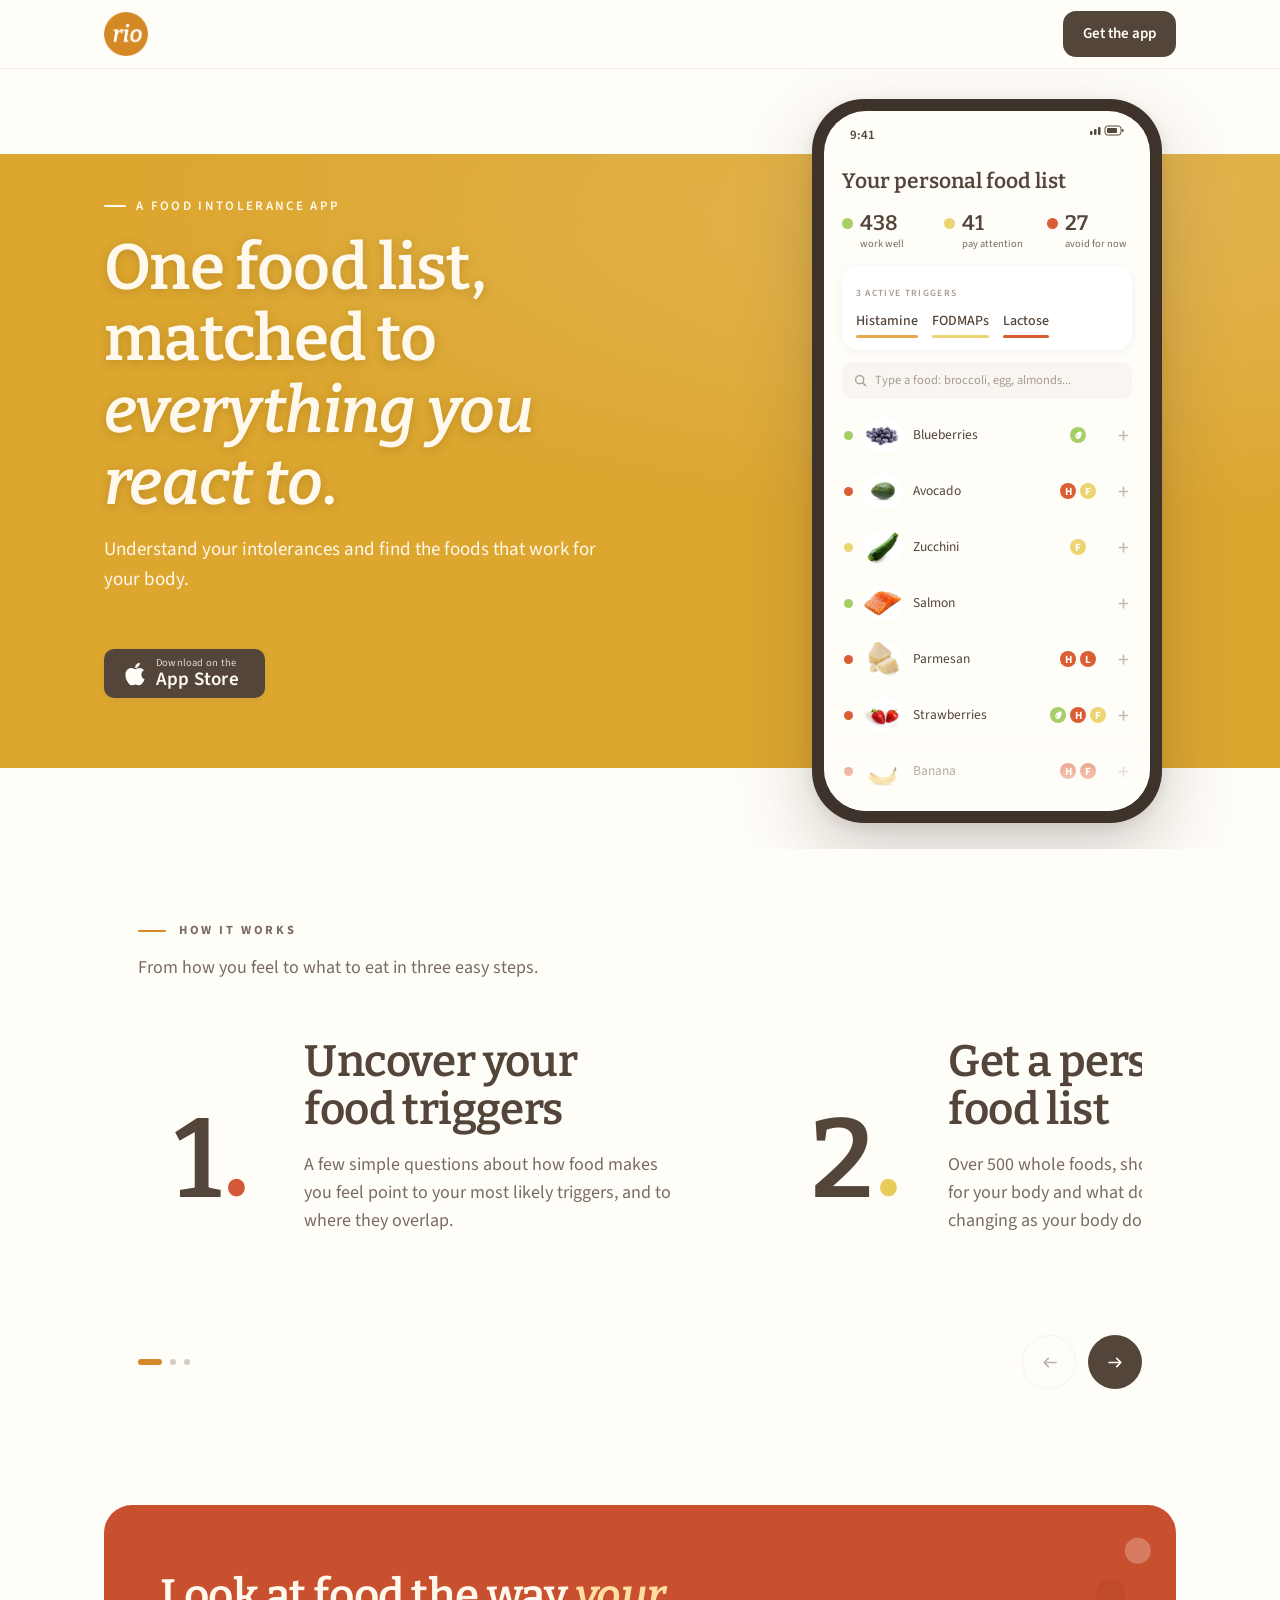
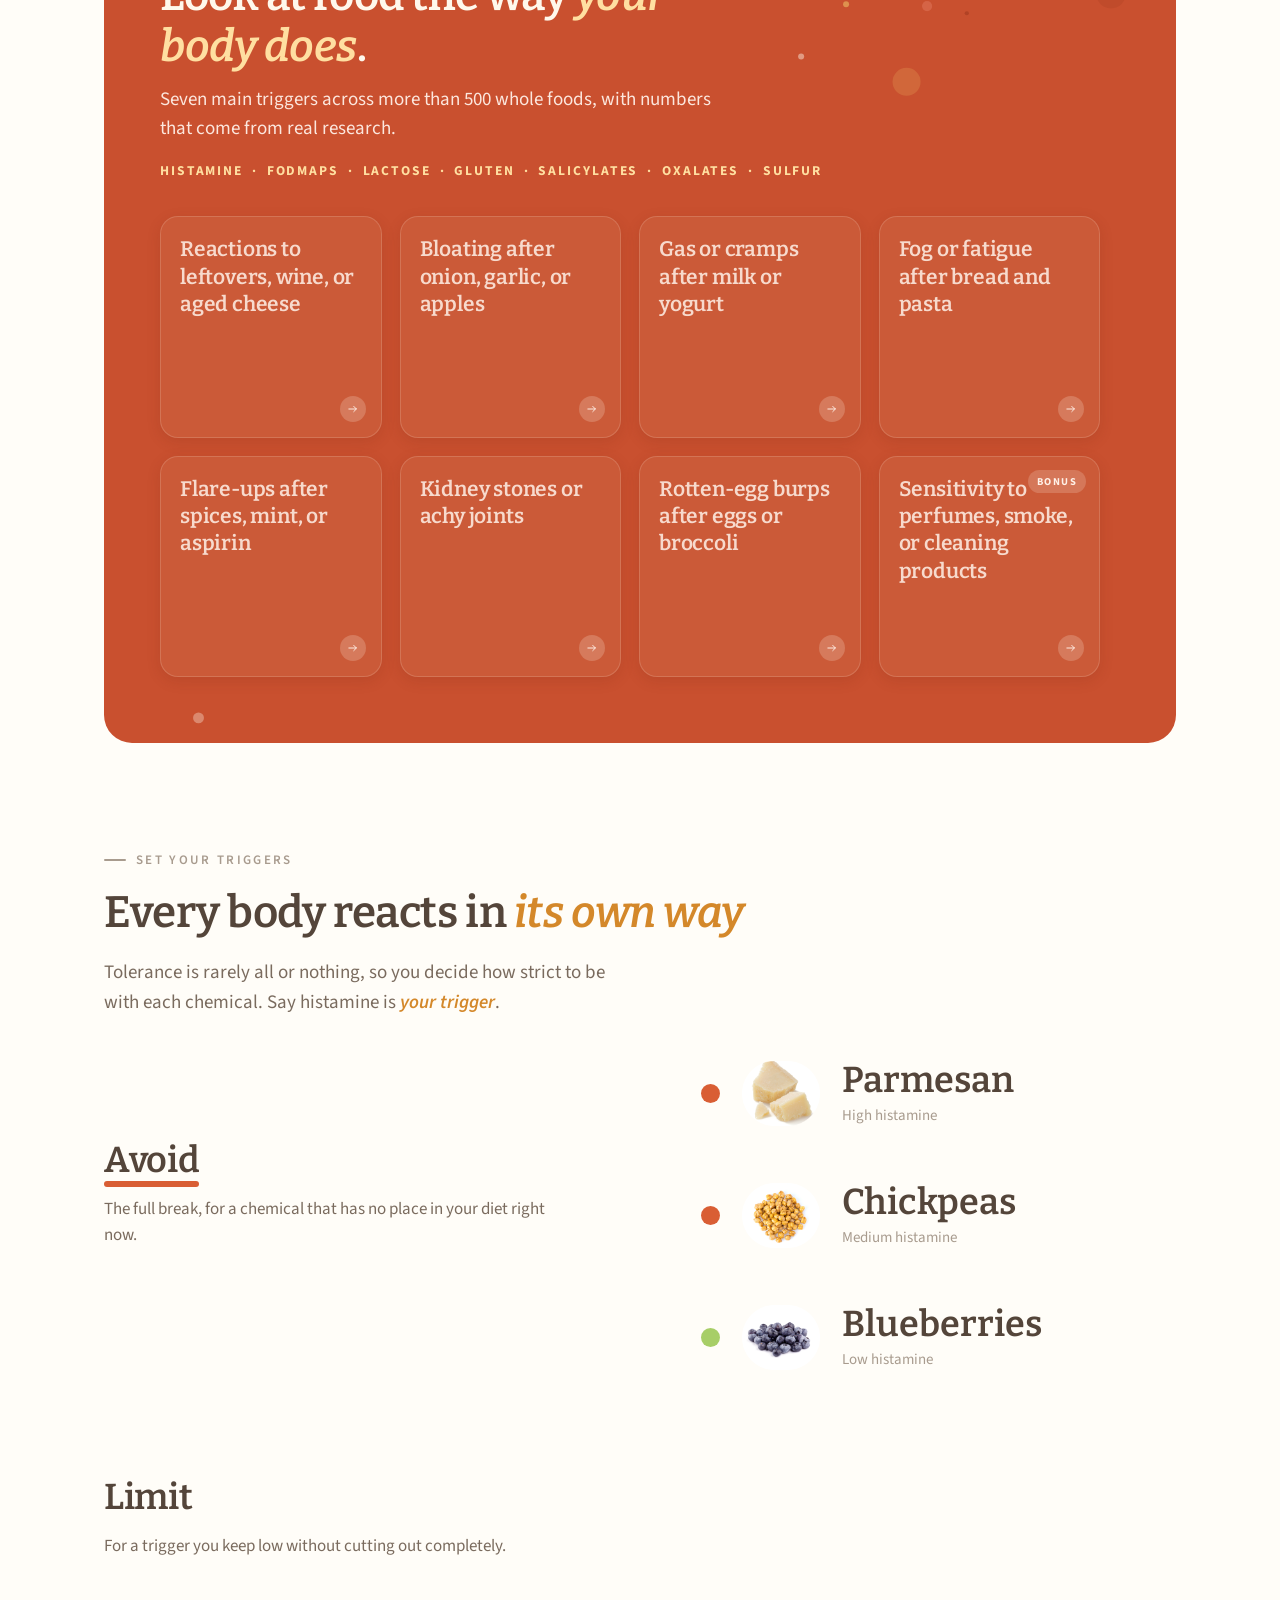
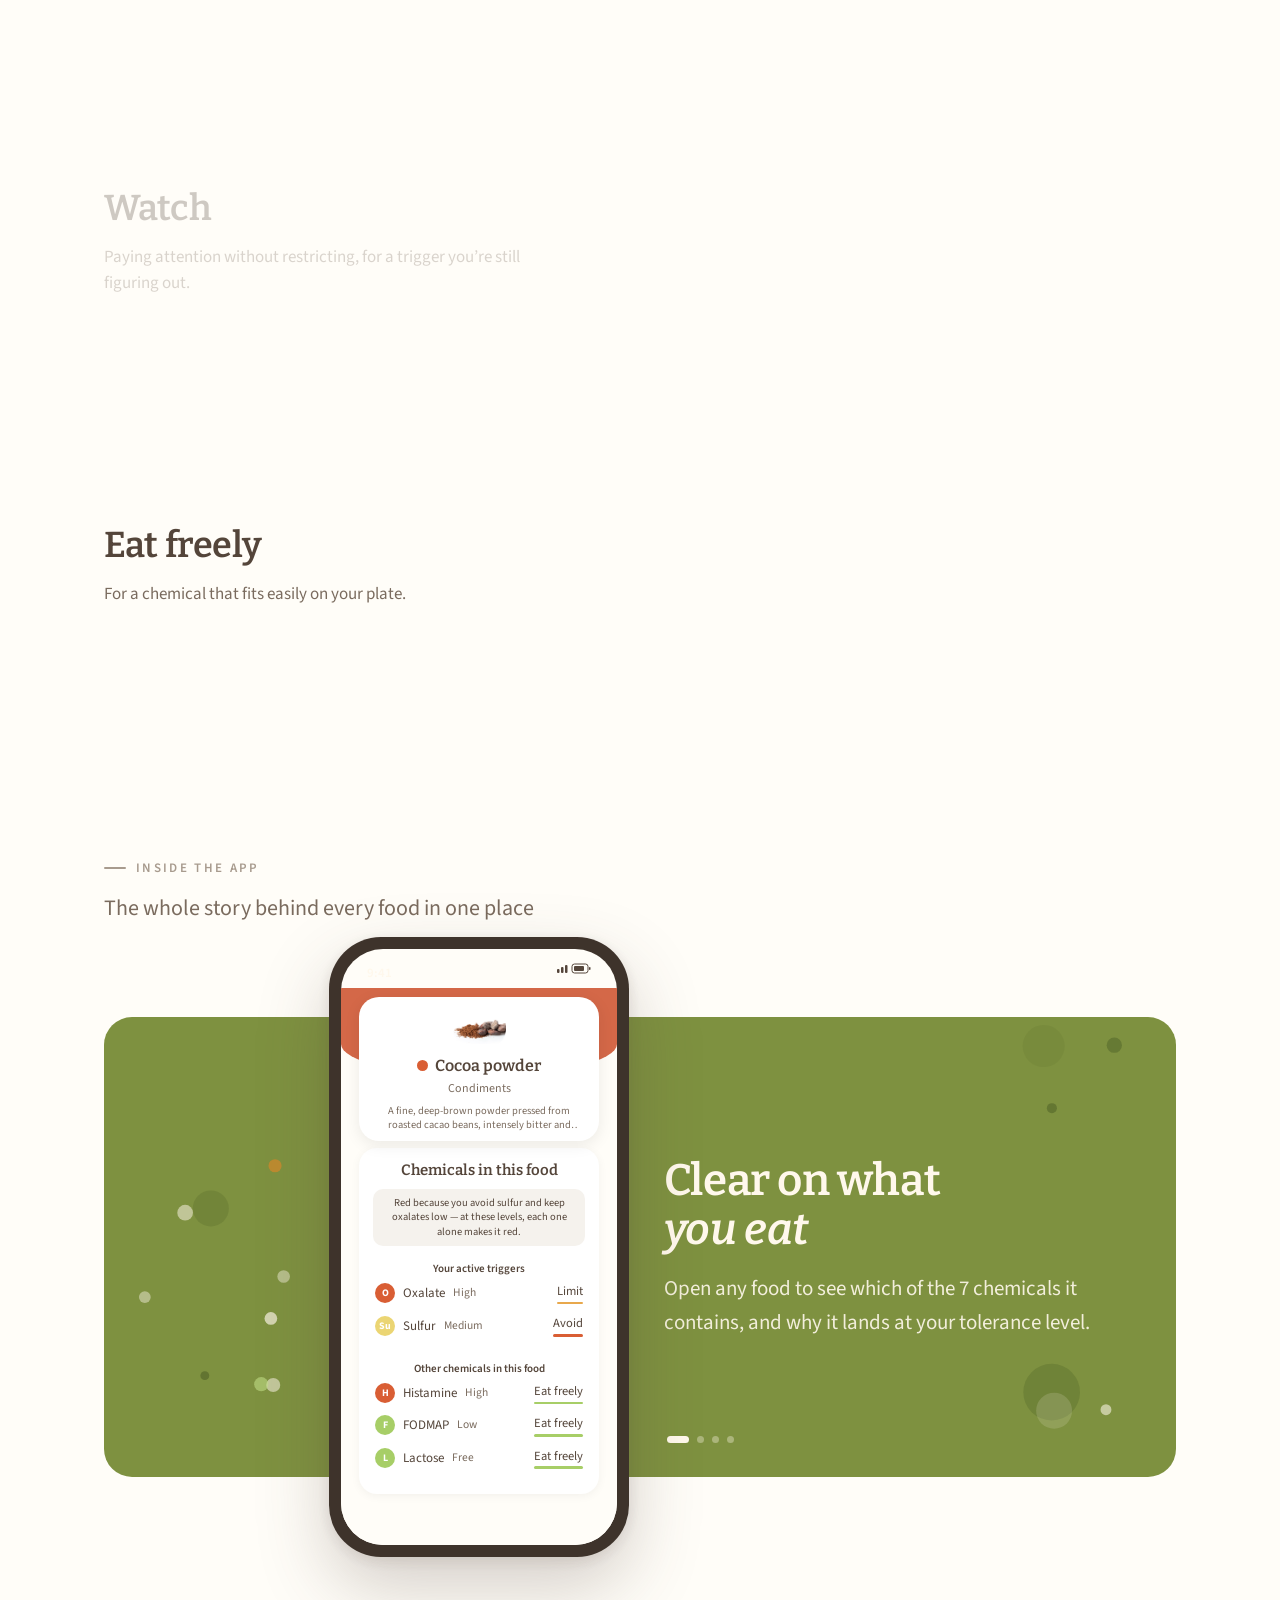
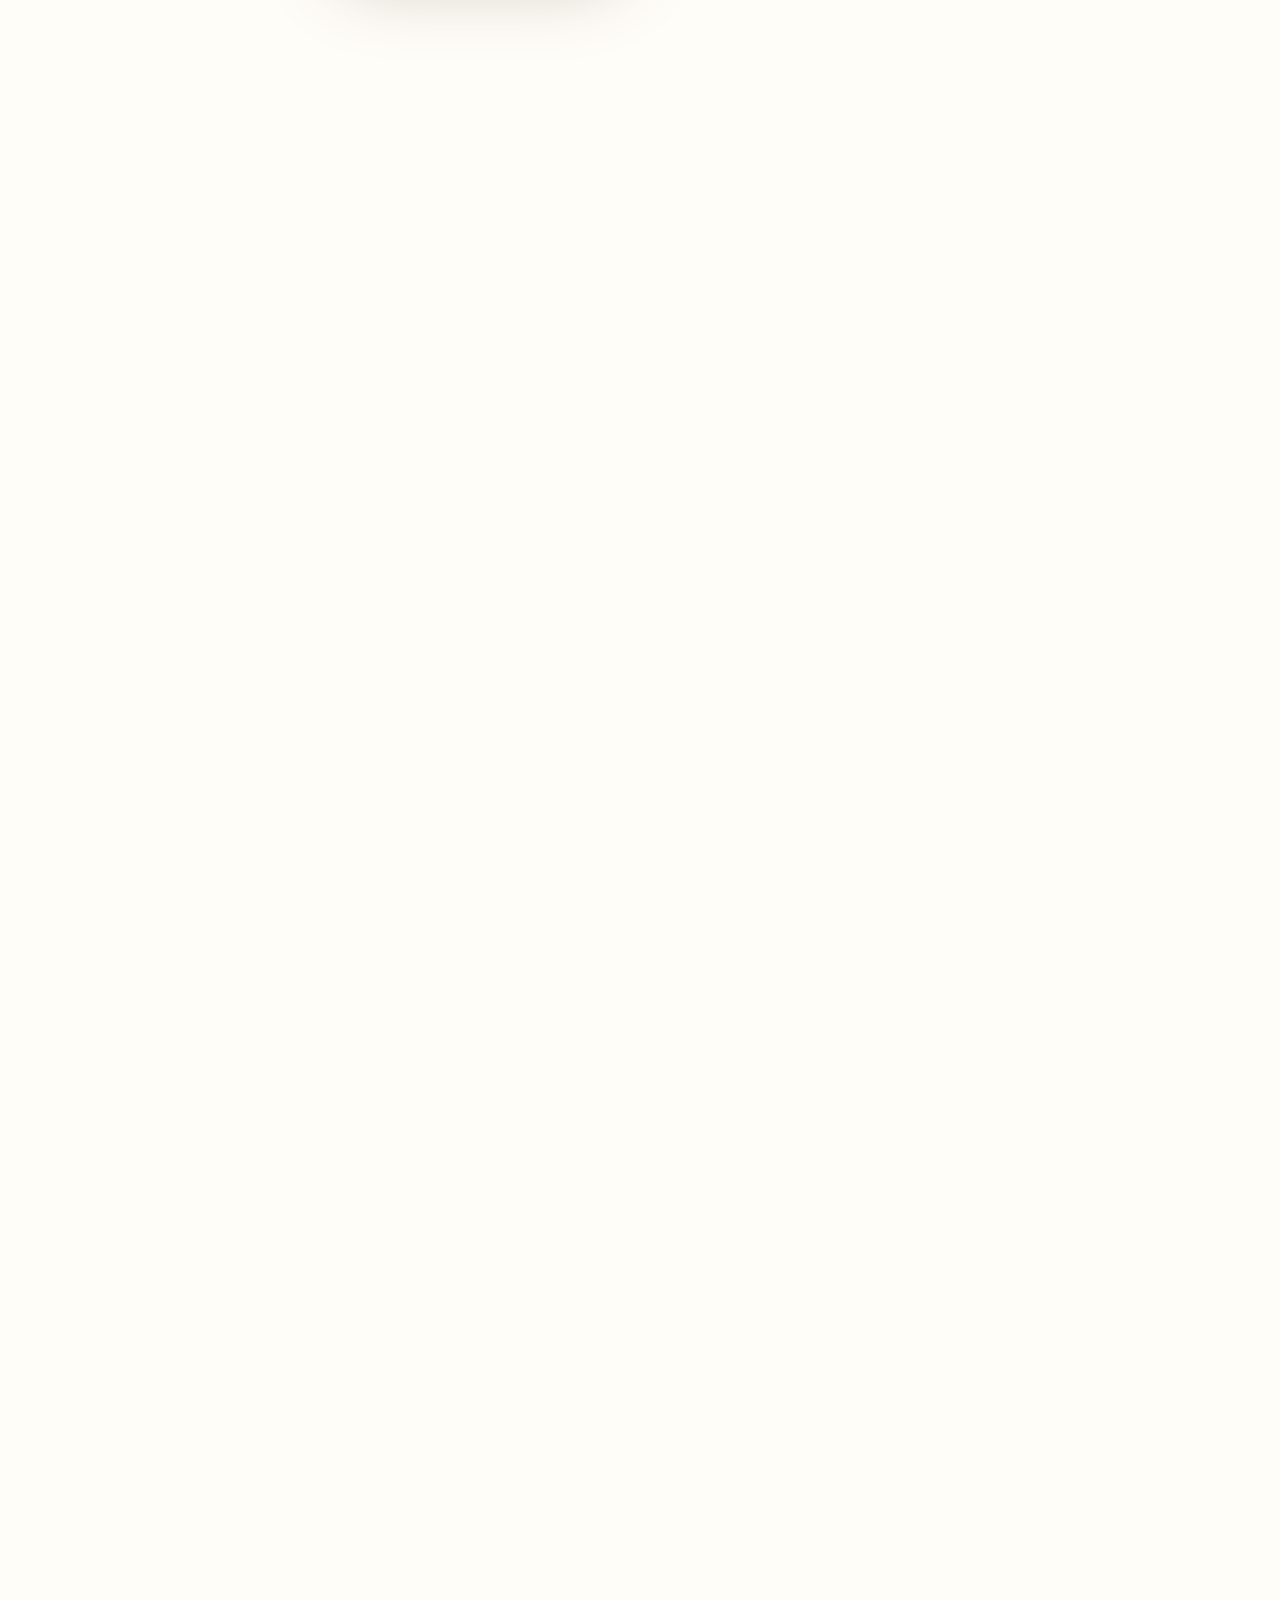
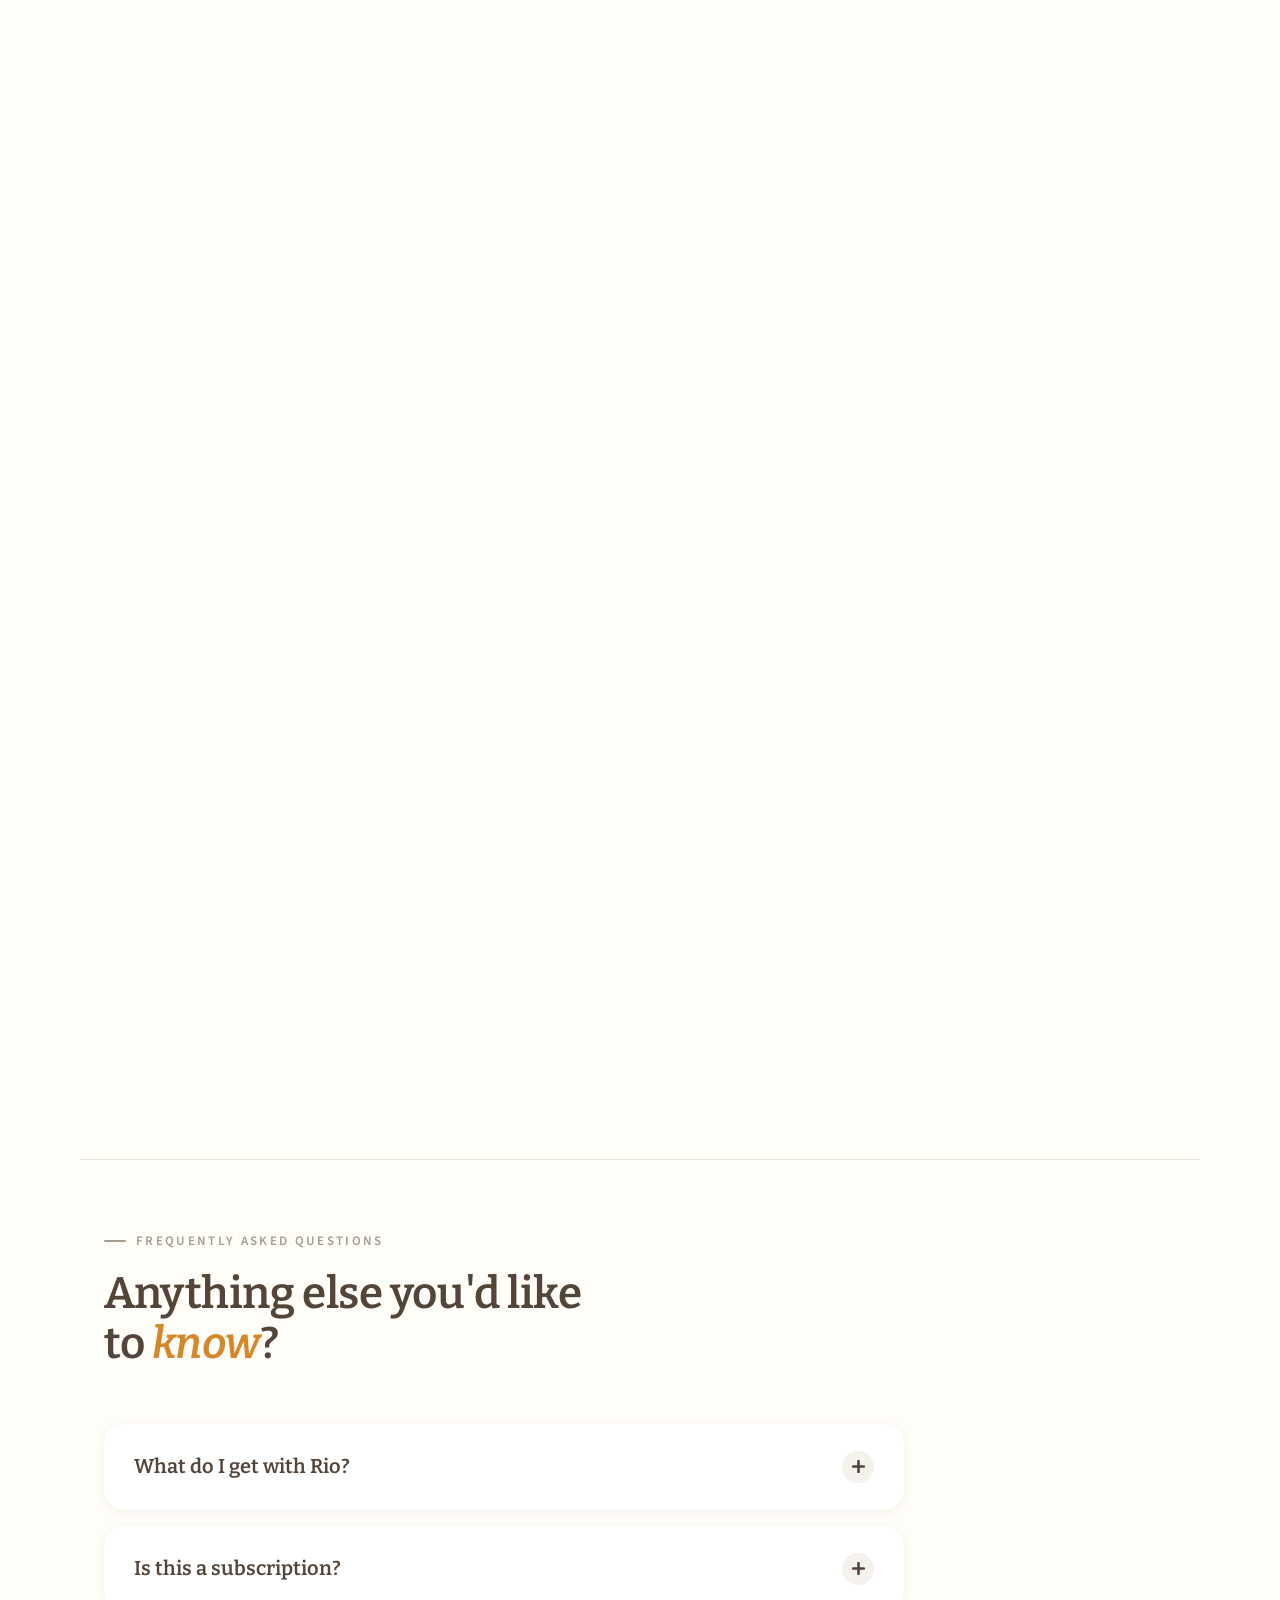
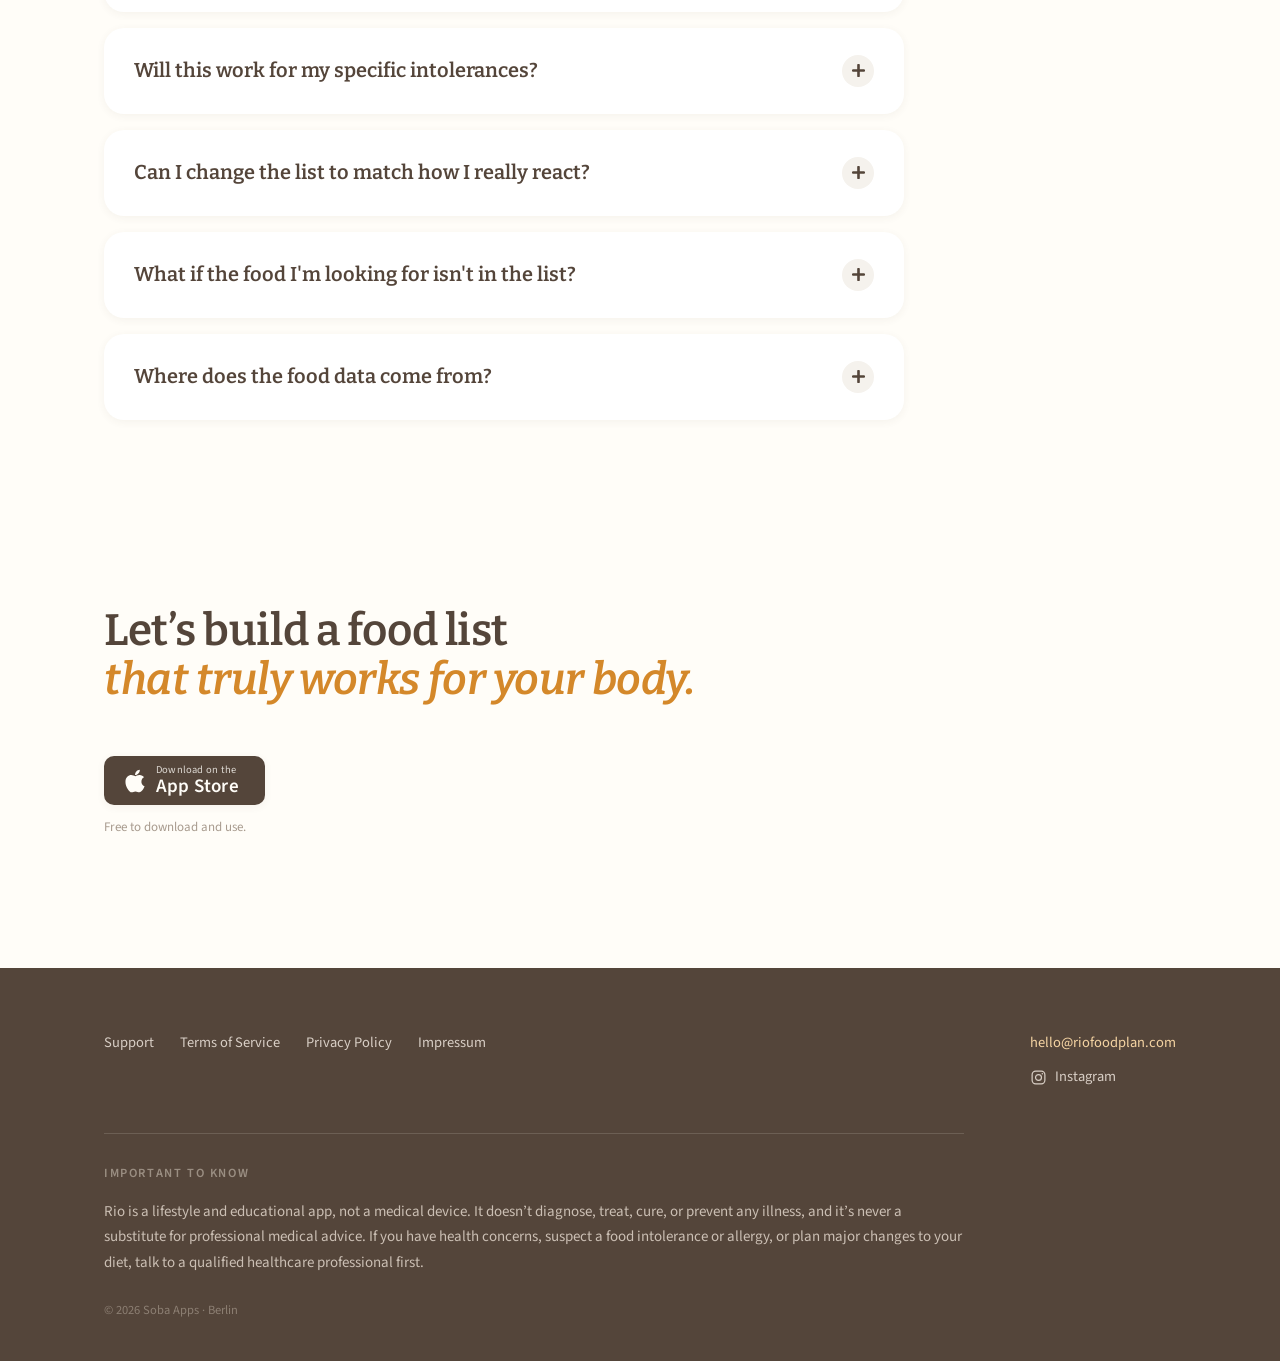
==== index.html @ 74aec89c "meta: app-first description, no dashes Co-Authored-By: Claude Fable 5 <noreply@anthropic.com>" ====
<!DOCTYPE html>
<html lang="en">
<head>
<meta charset="UTF-8">
<meta name="viewport" content="width=device-width, initial-scale=1.0">
<title>Rio — One food list, matched to everything you react to</title>
<meta name="description" content="Rio is a food intolerance app that helps you understand your personal tolerance to food chemicals: histamine, FODMAPs, lactose, gluten, salicylates, oxalates and sulfur.">
<link rel="icon" type="image/png" sizes="32x32" href="/assets/app/favicon-32.png">
<link rel="icon" type="image/png" sizes="64x64" href="/assets/app/favicon-64.png">
<link rel="apple-touch-icon" href="/assets/app/apple-touch-icon.png">
<link rel="canonical" href="https://riofoodplan.com/">
<meta property="og:type" content="website">
<meta property="og:site_name" content="Rio">
<meta property="og:title" content="Rio — One food list, matched to everything you react to">
<meta property="og:description" content="Understand your intolerances and find the foods that work for your body. A short quiz screens 7 food chemicals and builds a color-coded list of 500+ whole foods.">
<meta property="og:url" content="https://riofoodplan.com/">
<meta property="og:image" content="https://riofoodplan.com/assets/app/og-image.png">
<meta property="og:image:width" content="1200">
<meta property="og:image:height" content="630">
<meta name="twitter:card" content="summary_large_image">
<meta name="twitter:title" content="Rio — One food list, matched to everything you react to">
<meta name="twitter:description" content="Understand your intolerances and find the foods that work for your body. A short quiz screens 7 food chemicals and builds a color-coded list of 500+ whole foods.">
<meta name="twitter:image" content="https://riofoodplan.com/assets/app/og-image.png">
<script type="text/javascript" charset="UTF-8" src="https://cookie-script.com/s/33f252d2696c26ea96323f355382a3fb.js"></script>
<!-- GA4 (G-BCPC4NGBF8) — blocked until CookieScript "performance" consent -->
<script type="text/plain" data-cookiescript="accepted" data-cookiecategory="performance" src="https://www.googletagmanager.com/gtag/js?id=G-BCPC4NGBF8"></script>
<script type="text/plain" data-cookiescript="accepted" data-cookiecategory="performance">
window.dataLayer = window.dataLayer || [];
function gtag(){dataLayer.push(arguments);}
gtag('js', new Date());
gtag('config', 'G-BCPC4NGBF8', { anonymize_ip: true });
</script>
<link rel="preconnect" href="https://fonts.googleapis.com">
<link rel="preconnect" href="https://fonts.gstatic.com" crossorigin>
<link href="https://fonts.googleapis.com/css2?family=Bitter:ital,wght@0,400;0,500;0,600;0,700;1,200;1,300;1,400;1,500;1,600&family=Caveat:wght@500;600;700&family=Source+Sans+3:ital,wght@0,400;0,500;0,600;0,700;1,400&display=swap" rel="stylesheet">
<style>
:root{
  --bg:#FFFDF8;
  --brand:#D4882A;
  --brand-light:#F5D4A3;
  --text:#54453A;
  --text-muted:#7A6B5E;
  --text-placeholder:#A89B8E;
  --green:#A7CE67;
  --green-deep:#8DAD45;
  --yellow:#EBD573;
  --yellow-deep:#DEBB50;
  --red:#D95E34;
  --red-deep:#D45838;
  --surface:#FFFFFF;
  --surface-2:#F5F2ED;
  --circle:#F0E8DA;
  --border:#E8E2DA;
  --olive:#8DAD45;
  --serif:'Bitter',Georgia,serif;
  --sans:'Source Sans 3',-apple-system,sans-serif;
  --shadow-raised:0 2px 8px rgba(84,69,58,.06);
  --shadow-lifted:0 4px 20px rgba(84,69,58,.09);
  --shadow-overlay:0 12px 40px rgba(84,69,58,.14);
  --r-lg:20px;
  --r-xl:24px;
  --r-xxl:28px;
}
*{margin:0;padding:0;box-sizing:border-box}
html{scroll-behavior:smooth}
body{
  background:var(--bg);
  color:var(--text);
  font-family:var(--sans);
  font-size:17px;
  line-height:1.55;
  -webkit-font-smoothing:antialiased;
  overflow-x:hidden;
}
::selection{background:var(--brand-light);color:var(--text)}
a{color:inherit}
.wrap{max-width:1120px;margin:0 auto;padding:0 24px}

/* ----- shared type ----- */
.kicker{
  font-family:var(--sans);font-weight:600;font-size:13px;
  letter-spacing:.18em;text-transform:uppercase;color:var(--text-placeholder);
  display:inline-flex;align-items:center;gap:10px;
}
.kicker::before{content:"";width:22px;height:2px;background:var(--text-placeholder);border-radius:2px}
h1,h2,h3{font-family:var(--serif);font-weight:600;line-height:1.12;letter-spacing:-.01em}
h1{font-size:clamp(40px,5.6vw,64px)}
h2{font-size:clamp(30px,4vw,44px)}
em.accent{font-style:italic;font-weight:600}
em.accent.red{color:var(--red-deep)}
em.accent.yellow{color:#D9A93C}
em.accent.olive{color:var(--olive)}
em.accent.brand{color:var(--brand)}
.lede{color:var(--text-muted);font-size:clamp(17px,1.6vw,19px);line-height:1.6}

/* ----- reveal on scroll ----- */
.rv{opacity:0;transform:translateY(26px);transition:opacity .8s cubic-bezier(.2,.6,.2,1),transform .8s cubic-bezier(.2,.6,.2,1)}
.rv.in{opacity:1;transform:none}
.br-m{display:none}
@media(max-width:880px){.br-m{display:inline}}
.rv-d1{transition-delay:.1s}.rv-d2{transition-delay:.2s}.rv-d3{transition-delay:.3s}
@media (prefers-reduced-motion:reduce){
  .rv{opacity:1;transform:none;transition:none}
  .marquee-track{animation:none!important}
  .dotfield span{animation:none!important}
}

/* ----- nav ----- */
nav{
  position:sticky;top:0;z-index:50;
  background:rgba(255,253,248,.85);
  backdrop-filter:blur(14px);-webkit-backdrop-filter:blur(14px);
  border-bottom:1px solid rgba(232,226,218,.6);
}
.nav-inner{display:flex;align-items:center;justify-content:space-between;height:68px}
.logo{display:flex;align-items:center;gap:10px;text-decoration:none}
.logo-mark{
  width:34px;height:34px;border-radius:50%;background:var(--brand);
  display:grid;place-items:center;
  font-family:var(--serif);font-style:italic;font-weight:600;font-size:17px;color:var(--bg);
  padding-bottom:2px;
}
.logo-mark-img{width:44px;height:44px;display:block}
.logo-word{font-family:var(--serif);font-style:italic;font-weight:600;font-size:22px}
.nav-links{display:flex;gap:28px;align-items:center;font-size:15px;font-weight:500;color:var(--text-muted)}
.nav-links a{text-decoration:none;transition:color .2s}
.nav-links a:hover{color:var(--text)}
.nav-cta{
  background:var(--text);color:var(--bg)!important;padding:11px 20px;border-radius:13px;
  font-weight:600;transition:transform .15s,opacity .15s;
}
.nav-cta:hover{transform:scale(.98);opacity:.9}
@media(max-width:720px){.nav-links a:not(.nav-cta){display:none}}

/* ----- app store badge ----- */
.appstore{
  display:inline-flex;align-items:center;gap:10px;
  background:var(--text);color:var(--bg);text-decoration:none;
  padding:8px 26px 8px 20px;border-radius:10px;
  transition:transform .15s ease,box-shadow .2s;
  box-shadow:var(--shadow-raised);
}
.appstore:hover{transform:scale(.975);box-shadow:var(--shadow-lifted)}
.appstore svg{width:22px;height:26px;flex-shrink:0}
.appstore .as-text{display:flex;flex-direction:column;line-height:1.12;text-align:left}
.appstore .as-small{font-size:10.5px;font-weight:400;opacity:.8;letter-spacing:.02em}
.appstore .as-big{font-family:var(--sans);font-size:19px;font-weight:600;letter-spacing:.01em}
.cta-note{font-size:13px;color:var(--text-placeholder);margin-top:12px}

/* ----- hero (honey field — mirrors Library's NutrientsHeroCard) ----- */
:root{
  --honey:#DCA62F;        /* field */
  --honey-light:#EFC668;  /* dot tone */
  --honey-dark:#A87A14;   /* dot tone + shadows */
  --honey-cream:#FFF8EC;  /* headline + dot tone */
  --honey-ink:#6B4D0E;    /* eyebrow / secondary on honey */
}
.hero{
  position:relative;overflow:hidden;
  background:var(--bg);
  /* phone (760px tall) overflows the band by (760 - bandH)/2 on each side;
     pad so the phone top sits 8px under the nav hairline, 26px cream below */
  padding-top:calc(30px + (724px - clamp(566px,48vw,672px))/2);
  padding-bottom:calc(26px + (724px - clamp(566px,48vw,672px))/2);
  text-align:left;
}
/* full-bleed orange band — edge to edge, NO side rounding — sitting UNDER the phone,
   shorter than the phone so the phone's top & bottom (~15%) land on the cream */
.hero-band{
  position:relative;
  background:var(--honey);
  width:100%;height:clamp(566px,48vw,672px);
  display:flex;align-items:center;
}
.hero-bandclip{position:absolute;inset:0;overflow:hidden;z-index:0}
.hero-stage{position:relative;z-index:2;width:100%}
.honey-field{position:absolute;inset:0;width:100%;height:100%;z-index:0;pointer-events:none}
.honey-glow{
  position:absolute;inset:0;z-index:1;pointer-events:none;
  background:radial-gradient(120% 90% at 82% 6%, rgba(255,248,236,.22), rgba(220,166,47,0) 60%);
}
.honey-vignette{
  position:absolute;inset:0;z-index:1;pointer-events:none;
  background:linear-gradient(180deg, rgba(220,166,47,.20), rgba(220,166,47,0) 42%, rgba(220,166,47,.16));
}
.hero-inner{position:relative;z-index:2;display:flex;flex-direction:column;align-items:flex-start;max-width:54%}
.hero-kicker{color:var(--honey-cream)}
.hero-kicker::before{background:var(--honey-cream)}
.hero-h1{
  color:var(--honey-cream);margin:16px 0 16px;max-width:680px;
  text-shadow:0 2px 10px rgba(124,86,12,.30);
}
.hero-h1 em{font-style:italic;font-weight:600;color:var(--honey-cream)}
.hero-lede{color:var(--honey-cream);opacity:.95;max-width:560px;margin-bottom:54px}
.hero-cta-wrap{display:flex;flex-direction:column;align-items:flex-start;margin-bottom:28px}
.hero-note{color:var(--honey-cream);opacity:.85}
.hero-grid2{position:relative;z-index:2;display:grid;grid-template-columns:1.02fr .98fr;gap:48px;align-items:center}
/* phone is laid OVER the band on the right, taller than the band so it sticks out top + bottom onto the cream */
.hero-phone{position:absolute;top:50%;right:clamp(8px,3vw,52px);transform:translateY(-50%);z-index:3}
.hero .phone{width:350px}
.hero .screen{height:700px}
@media(max-width:880px){
  .hero{display:block;padding:0}
  .hero-band{height:auto;padding:46px 0 40px}
  .hero-stage{display:flex;flex-direction:column;align-items:center;text-align:center}
  .hero-inner{max-width:none;align-items:center}
  .hero-kicker{align-self:center}
  .hero-cta-wrap{align-items:center}
  .hero-h1,.hero-lede{margin-left:auto;margin-right:auto}
  .hero-phone{position:static;transform:none;display:flex;justify-content:center;align-items:flex-start;margin-top:30px;height:652px;overflow:visible}
  .hero .phone{width:312px}
  .hero .screen{height:620px;text-align:left}
}

/* ----- phone mockup ----- */
.phone-stage{position:relative;display:flex;justify-content:center}
.phone{
  width:312px;border-radius:52px;background:#3E332B;padding:12px;
  box-shadow:0 30px 70px rgba(84,69,58,.25),0 4px 14px rgba(84,69,58,.12);
  position:relative;z-index:2;
}
.screen{
  background:var(--bg);border-radius:42px;overflow:hidden;
  height:620px;display:flex;flex-direction:column;position:relative;
  /* WebKit: keep border-radius clipping alive inside transform:scale (iOS bleed bug) */
  isolation:isolate;transform:translateZ(0);
}
.statusbar{display:flex;justify-content:space-between;padding:14px 26px 4px;font-size:13px;font-weight:600}
.screen-pad{padding:10px 18px 0}
.screen-title{font-family:var(--serif);font-weight:600;font-size:21px;margin:6px 0 14px}
.stats{display:flex;gap:18px;margin-bottom:14px}
.stat{flex:1;display:flex;flex-direction:column;gap:1px}
.stat-num{display:flex;align-items:center;gap:7px}
.stat .dot{width:11px;height:11px;border-radius:50%;flex-shrink:0;padding:0}
.stat b{font-family:var(--serif);font-size:21px;font-weight:600;color:var(--text);line-height:1.1}
.stat .stat-lbl{font-size:10.5px;color:var(--text-muted);padding-left:18px;white-space:nowrap}
.triggers{
  background:var(--surface);border-radius:16px;padding:12px 14px;margin-bottom:12px;
  box-shadow:var(--shadow-raised);
}
.triggers small{font-size:9.5px;letter-spacing:.14em;font-weight:600;color:var(--text-placeholder)}
.pills{display:flex;flex-wrap:wrap;gap:6px 14px;margin-top:7px}
.pill{font-weight:500;font-size:14px;position:relative;padding-bottom:5px}
.pill::after{content:"";position:absolute;left:0;right:0;bottom:0;height:3px;border-radius:3px;background:var(--bar)}
.search-mock{
  display:flex;align-items:center;gap:8px;
  background:rgba(245,242,237,.6);border-radius:11px;
  padding:9px 12px;margin-bottom:8px;
  font-size:12.5px;color:var(--text-placeholder);
}
.search-mock svg{width:13px;height:13px;stroke:var(--text-placeholder);flex-shrink:0}
.foodlist{flex:1;overflow:hidden;padding:0 18px;position:relative}
.foodlist-track{display:flex;flex-direction:column;animation:foodscroll 20s linear infinite;will-change:transform}
.foodlist-track:hover{animation-play-state:paused}
@keyframes foodscroll{from{transform:translateY(0)}to{transform:translateY(-50%)}}
@media (prefers-reduced-motion:reduce){.foodlist-track{animation:none}}
.frow{
  padding:8px 2px;
  display:flex;align-items:center;gap:10px;
}
.frow .tol{width:9px;height:9px;border-radius:50%;flex-shrink:0}
.frow img.pic{
  width:40px;height:40px;object-fit:contain;flex-shrink:0;
}
.frow .nm{font-family:var(--sans);font-weight:400;font-size:13.5px;color:var(--text);flex:1}
.badges{display:flex;gap:4px;align-items:center;justify-content:center;width:58px;flex-shrink:0}
.bdg{
  width:16px;height:16px;border-radius:50%;color:#fff;
  font-size:11px;font-weight:700;line-height:1;display:grid;place-items:center;
}
.leafb{width:16px;height:16px;flex-shrink:0;background:var(--green);border-radius:50%;padding:3px;box-sizing:border-box}
.frow .plus{flex-shrink:0;color:var(--text-placeholder);opacity:.7}
.frow .plus svg{width:13px;height:13px;stroke:currentColor;stroke-width:1.8;display:block}
.screen-fade{
  position:absolute;left:0;right:0;bottom:0;height:90px;
  background:linear-gradient(transparent,var(--bg));pointer-events:none;
}
/* floating chips around phone */
.float-chip{
  position:absolute;z-index:3;background:var(--surface);border-radius:999px;
  padding:9px 16px;font-size:14px;font-weight:500;box-shadow:var(--shadow-lifted);
  display:flex;align-items:center;gap:8px;white-space:nowrap;
  animation:bob 5.5s ease-in-out infinite alternate;
}
.float-chip .dot{width:9px;height:9px;border-radius:50%}
@keyframes bob{from{transform:translateY(-5px)}to{transform:translateY(7px)}}
.fc1{top:11%;right:calc(50% + 148px);animation-delay:.4s}
.fc2{top:40%;left:calc(50% + 148px);animation-delay:1.4s}
.fc3{bottom:16%;right:calc(50% + 132px);animation-delay:.9s}
@media(max-width:880px){
  .fc1{right:auto;left:6px;top:-18px}
  .fc3{right:auto;left:0;bottom:4%}
  .fc2{left:auto;right:0;top:36%}
}
@media(max-width:380px){.phone{width:290px}.screen{height:580px}}

/* ----- marquee ----- */
.marquee-zone{padding:64px 0 8px;border-top:1px solid var(--border)}
.marquee{overflow:hidden;position:relative;padding:10px 0;
  -webkit-mask-image:linear-gradient(90deg,transparent,#000 8%,#000 92%,transparent);
  mask-image:linear-gradient(90deg,transparent,#000 8%,#000 92%,transparent);
}
.marquee-track{display:flex;align-items:center;gap:0;width:max-content;animation:scroll 38s linear infinite}
.marquee.reverse .marquee-track{animation:scroll-r 32s linear infinite}
@keyframes scroll{from{transform:translateX(0)}to{transform:translateX(-50%)}}
@keyframes scroll-r{from{transform:translateX(-50%)}to{transform:translateX(0)}}
.m-item{
  font-family:var(--serif);font-style:italic;font-size:clamp(19px,2.3vw,26px);
  color:var(--text-muted);white-space:nowrap;
}
/* round separator dot, centered between phrases — same size in both strips, colors cycle */
.m-sep{width:9px;height:9px;border-radius:50%;margin:0 26px;flex-shrink:0;align-self:center}
/* chemical strip — same serif + size as the symptoms strip, but NOT italic */
.m-chem{font-style:normal}

/* ----- how it works (pinned ball that recolors red→yellow→green, Atoms "why different" style) ----- */
.how{padding:0}
.how-head{max-width:560px;margin:0 0 44px}
.how-head h2{margin-top:18px}

.how-scroll{position:relative;height:300vh}
.how-pin{position:sticky;top:0;height:100vh;display:flex;align-items:center;overflow:hidden}
/* heading + 3-step stage held together as one centred group while pinned */
.how-pin-inner{display:flex;flex-direction:column;justify-content:center}
/* progress rail · colored ball (as the main bullet) · large text */
.how-stage{display:grid;grid-template-columns:auto auto minmax(0,500px);justify-content:center;align-items:center;column-gap:30px;width:100%}

/* left vertical progress — small dots: always two grey, one orange (the current step) */
.how-prog{display:flex;flex-direction:column;gap:12px}
.pdot{width:8px;height:8px;border-radius:50%;background:var(--chip-grey,#D9D3CB);transition:background .35s ease}
.pdot.on{background:var(--brand)}

/* large left text, crossfading per step */
.how-titles{position:relative;min-height:210px}
.how-titles > div{position:absolute;inset:0;display:flex;flex-direction:column;justify-content:center;opacity:0;transform:translateY(16px);transition:opacity .45s ease,transform .45s ease;pointer-events:none}
.how-titles > div.active{opacity:1;transform:none;pointer-events:auto}
.how-titles h3{font-family:var(--sans);font-weight:600;font-size:clamp(28px,3.4vw,42px);color:var(--text);margin:0 0 16px;line-height:1.18;max-width:13ch}
.how-titles p{color:var(--text-muted);font-size:clamp(16px,1.5vw,18px);max-width:420px;line-height:1.6}

/* the ball — solid colour (paler, ~75%), acts as the main bullet left of the text; morphs per step */
.how-ball{position:relative;width:168px;height:168px;border-radius:50%;box-shadow:0 14px 38px rgba(84,69,58,.15)}
.how-ball::before{content:"";position:absolute;inset:0;border-radius:50%;background:var(--ball);opacity:.75;transition:background .6s ease}
.ball-num{position:absolute;inset:0;z-index:1;display:grid;place-items:center;font-family:var(--sans);font-weight:700;font-variant-numeric:tabular-nums;letter-spacing:-.02em;font-size:82px;color:#FFF8EC;text-shadow:0 3px 12px rgba(40,30,10,.22);opacity:0;transition:opacity .45s ease}
.ball-num.active{opacity:1}

@media(max-width:880px){
  .how-scroll{height:280vh}
  .how-pin{align-items:center}
  .how-stage{grid-template-columns:1fr;justify-items:center;gap:32px;text-align:center}
  .how-prog{flex-direction:row;order:-1}
  .how-titles{min-height:170px;order:2;width:100%}
  .how-titles > div{align-items:center}
  .how-titles h3{max-width:none}
  .how-titles p{margin:0 auto}
  .how-ball{width:144px;height:144px;order:1}
  .ball-num{font-size:72px}
}
@media (prefers-reduced-motion:reduce){
  .how-scroll{height:auto}
  .how-pin{position:static;height:auto;display:block;padding:48px 0 80px}
  .how-titles{position:relative;min-height:0}
  .how-titles > div{position:relative;opacity:1;transform:none}
  .how-titles > div:not(.active){display:none}
}

/* ----- how it works — horizontal duplicate (Atoms carousel, pale-green field) ----- */
.atoms{background:#EEF3E2;padding:92px 0 88px;overflow:hidden}
.atoms .how-head{max-width:660px;margin:0 0 60px}
.atoms-viewport{overflow:hidden}
.atoms-track{display:flex;gap:64px;will-change:transform;transition:transform .6s cubic-bezier(.2,.65,.2,1)}
.astep{flex:0 0 auto;display:flex;align-items:center;gap:26px}
.anum{position:relative;font-family:var(--sans);font-weight:700;font-variant-numeric:tabular-nums;font-size:150px;line-height:1;color:var(--mk);padding:0 22px;flex-shrink:0}
.ring{position:absolute;left:50%;top:50%;width:175px;height:160px;transform:translate(-50%,-50%) rotate(-4deg);opacity:0;transition:opacity .45s ease}
.astep.active .ring{opacity:1}
.ring path{fill:none;stroke:var(--mk);stroke-width:5;stroke-linecap:round;stroke-linejoin:round}
.astep h3{font-family:var(--sans);font-weight:700;font-size:clamp(30px,3.2vw,44px);color:var(--text);max-width:9ch;line-height:1.08;margin:0}
.astep:not(.active){opacity:.85}
.atoms-nav{display:flex;gap:14px;justify-content:flex-end;margin-top:44px}
.anav{width:56px;height:56px;border-radius:50%;border:1px solid var(--border);background:var(--surface);display:grid;place-items:center;cursor:pointer;transition:transform .15s,opacity .2s,background .2s}
.anav svg{width:20px;height:20px;stroke:var(--text);stroke-width:2;fill:none}
.anav:hover:not(:disabled){background:var(--brand);}
.anav:hover:not(:disabled) svg{stroke:#fff}
.anav:active:not(:disabled){transform:scale(.94)}
.anav:disabled{opacity:.35;cursor:default}
@media(max-width:880px){
  .anum{font-size:104px;padding:0 14px}
  .ring{width:124px;height:114px}
  .astep h3{font-size:26px}
  .atoms-track{gap:40px}
}

/* the seven chemicals — underlined words band (kept from "Option 3", placed lower) */
.chem-band{padding:8px 0 64px;text-align:center}
.chem-band .kicker{justify-content:center;margin-bottom:24px}
.cv-type{display:flex;flex-wrap:wrap;justify-content:center;gap:14px 26px;max-width:760px;margin:0 auto}
.cv-type span{position:relative;font-family:var(--serif);font-size:clamp(22px,2.6vw,30px);color:var(--text);padding-bottom:6px}
.cv-type span::after{content:"";position:absolute;left:0;right:0;bottom:0;height:3px;border-radius:3px;background:var(--c)}


/* ----- features ----- */
.features{padding:30px 0 60px}
.feature{
  display:grid;grid-template-columns:1fr 1fr;gap:64px;align-items:center;
  padding:64px 0;
}
.feature:nth-child(even) .f-visual{order:-1}
.f-copy .kicker{margin-bottom:16px}
.f-copy h2{font-size:clamp(26px,3vw,36px);margin-bottom:16px}
.f-copy p{color:var(--text-muted);max-width:440px}
.f-visual{display:flex;justify-content:center}
@media(max-width:880px){
  .feature{grid-template-columns:1fr;gap:36px;padding:48px 0}
  .feature:nth-child(even) .f-visual{order:0}
}
/* feature mini-cards */
.mini{
  background:var(--surface);border-radius:var(--r-xxl);padding:28px;
  box-shadow:var(--shadow-overlay);width:min(400px,100%);
  position:relative;
}
.mini::before{
  content:"";position:absolute;inset:auto -28px -28px auto;width:130px;height:130px;
  border-radius:50%;background:var(--halo,var(--circle));opacity:.5;z-index:-1;
}
.mini-title{font-family:var(--serif);font-weight:600;font-size:20px;margin-bottom:4px}
.mini-sub{font-size:13px;color:var(--text-muted);margin-bottom:18px}
/* tolerance levels */
.levels{display:flex;justify-content:space-between;gap:12px;margin:18px 0 14px}
.lvl{font-size:11.5px;font-weight:600;letter-spacing:.08em;color:var(--text-placeholder);padding-bottom:8px;position:relative;white-space:nowrap}
.lvl.sel{color:var(--text);font-size:13px}
@media(max-width:400px){.lvl{font-size:10px;letter-spacing:.05em}.lvl.sel{font-size:11.5px}}
.lvl.sel::after{content:"";position:absolute;left:0;right:0;bottom:0;height:4px;border-radius:4px;background:#E8A84C}
.mini .rule{font-size:14px;color:var(--text-muted);text-align:center;background:var(--surface-2);border-radius:14px;padding:12px 16px}
/* nutrients — mirrors NutrientFoodRow: dot + thumb + name + tier label */
.nut{display:flex;flex-direction:column}
.nrow{display:flex;align-items:center;gap:11px;padding:8px 0}
.nrow .tol{width:13px;height:13px;border-radius:50%;flex-shrink:0}
.nrow .pic{width:40px;height:40px;object-fit:contain;flex-shrink:0}
.nrow .nname{font-size:15px;color:var(--text);flex:1}
.nrow .nsrc{font-size:12.5px;color:var(--text-muted);white-space:nowrap}
/* note card */
.notefood{display:flex;align-items:center;gap:12px;margin-bottom:16px}
.notefood .pic{width:44px;height:44px;object-fit:contain}
.notefood .nm{font-family:var(--serif);font-weight:600;font-size:17px}
.notefood .cat{font-size:12.5px;color:var(--text-muted)}
.notebubble{
  background:var(--circle);border-radius:16px 16px 16px 4px;padding:14px 16px;
  font-size:15px;font-style:italic;color:var(--text);line-height:1.5;
}
.notebubble+.notebubble{margin-top:10px;border-radius:16px 16px 16px 4px}
.notedate{font-size:11.5px;color:var(--text-placeholder);margin-top:6px}
/* organic rows */
.orow{display:flex;align-items:center;gap:12px;padding:11px 0;border-bottom:1px solid var(--surface-2)}
.orow:last-child{border-bottom:none}
.orow .pic{width:40px;height:40px;object-fit:contain}
.orow .nm{font-family:var(--serif);font-weight:600;font-size:15.5px;flex:1}
.leaf-badge{
  display:inline-flex;align-items:center;gap:5px;background:#EEF3E0;color:#6E8C36;
  font-size:11.5px;font-weight:600;border-radius:999px;padding:4px 10px;
}
.leaf-badge svg{width:11px;height:11px}

/* ----- features — Atoms-style: green CARD with floating dots, phone overlaps it (sticks out top/bottom) ----- */
.feat3{background:var(--bg);color:#FFF8EC;position:relative}
.feat3-scroll{position:relative;height:400vh}
.feat3-pin{position:sticky;top:0;height:100vh;display:flex;align-items:flex-start;padding-top:92px}
.feat3-stage{position:relative;width:100%}
.feat3-screen .fdc{flex:none;margin-bottom:6px}
.fdc-nut .fdc-h{margin-bottom:10px}
.fdc-grp{font-size:11px;font-weight:600;color:var(--text);text-align:center;margin:5px 0 0}
.bdg--mut{background:#B8B0A4}
.nutpills{display:flex;flex-wrap:wrap;gap:8px;justify-content:center}
.nutpills span{background:var(--surface-2);border-radius:999px;padding:7px 14px;font-size:12.5px;font-weight:600;color:var(--text)}
.feat3-head2{margin-bottom:92px}
.feat3-head2--out{display:none}
.feat3-sub{font-family:var(--sans);font-weight:400;font-size:clamp(18px,1.8vw,22px);line-height:1.5;color:var(--text-muted);margin-top:14px;max-width:560px}
/* the contained green band */
.feat3-card{position:relative;background:#7E9140;border-radius:var(--r-xxl);height:460px}
.feat3-cardclip{position:absolute;inset:0;border-radius:var(--r-xxl);overflow:hidden;z-index:0}
.feat3-dots{position:absolute;inset:0;width:100%;height:100%;pointer-events:none}
/* phone overlaps the card: slightly left of centre, taller than the card so it sticks out top + bottom */
.feat3-phone{position:absolute;top:50%;left:35%;transform:translate(-50%,-50%);z-index:2}
.feat3 .phone{width:300px;transform:none}
.feat3 .screen{height:596px}
.feat3-screens{position:relative;flex:1;overflow:hidden;color:var(--text)}
.feat3-screen{position:absolute;inset:0;padding:12px 18px 0;display:flex;flex-direction:column;background:var(--bg);opacity:0;transition:opacity .32s ease}
.feat3-screen.active{opacity:1;z-index:1}
.f3s-title{font-family:var(--serif);font-weight:600;font-size:21px;color:var(--text);margin:6px 2px 2px}
.f3s-sub{font-size:12.5px;color:var(--text-muted);margin:0 2px 16px}
.feat3-screen .nut{margin-top:4px}
.f3s-addnote{display:inline-flex;align-items:center;gap:7px;margin-top:16px;font-size:14px;font-weight:600;color:var(--text);background:var(--surface-2);border-radius:12px;padding:11px 16px;align-self:flex-start}
.f3s-addnote svg{width:13px;height:13px}
/* tighten the reused rows so they fit the narrower (262px) phone screen */
.feat3 .nrow{gap:9px}
.feat3 .nrow .pic,.feat3 .orow .pic{width:34px;height:34px}
.feat3 .nrow .nname{font-size:14px}
.feat3 .nrow .nsrc{font-size:11px}
.feat3 .orow{gap:9px}
.feat3 .orow .nm{font-size:14px}
.feat3 .leaf-badge{font-size:10px;padding:3px 7px;gap:4px}
.feat3 .leaf-badge svg{width:10px;height:10px}
/* phone screen 0 — NutrientDetailScreen (eyebrow + title + desc + where-to-get) */
.ndt-eyebrow{font:600 11px/1 var(--sans);letter-spacing:1.6px;color:var(--text-muted);text-transform:uppercase;margin:2px 2px 0}
.ndt-title{font-family:var(--serif);font-weight:600;font-size:24px;color:var(--text);margin:8px 2px 0}
.ndt-desc{font-size:12px;line-height:1.5;color:var(--text-muted);margin:9px 2px 0;display:-webkit-box;-webkit-line-clamp:4;-webkit-box-orient:vertical;overflow:hidden}
.ndt-h{font-family:var(--serif);font-weight:600;font-size:16px;color:var(--text);margin:16px 2px 2px}
.ndt-sub{font-size:11.5px;color:var(--text-muted);margin:0 2px 8px}
.ndt-showall{align-self:center;margin-top:10px;font-size:13px;font-weight:600;color:var(--text);background:var(--surface-2);border-radius:11px;padding:9px 18px}
/* phone screen 1 — FoodDetailSheet "My notes" card */
.fd-head{display:flex;flex-direction:column;align-items:center;text-align:center;padding-top:6px;margin-bottom:14px}
.fd-circle{width:74px;height:74px;border-radius:50%;background:var(--cc,#7DB048);display:flex;align-items:center;justify-content:center;margin-bottom:10px}
.fd-circle img{width:54px;height:54px;object-fit:contain}
.fd-name{font-family:var(--serif);font-weight:600;font-size:19px;color:var(--text)}
.fd-cat{font-size:12.5px;color:var(--text-muted);margin-top:2px}
.mynotes{background:var(--surface);border-radius:18px;box-shadow:0 2px 10px rgba(0,0,0,.05);padding:14px 14px 16px}
.mynotes-h{font-family:var(--serif);font-weight:600;font-size:16px;color:var(--text);text-align:center;margin-bottom:8px}
.note-row{display:flex;align-items:flex-start;gap:8px;padding:10px 0}
.note-body{flex:1;min-width:0}
.note-txt{font-size:13px;line-height:1.45;color:var(--text)}
.note-date{font-size:11px;color:var(--text-muted);margin-top:4px}
.note-ic{flex:none;width:24px;height:24px;border-radius:50%;background:rgba(240,232,218,.6);color:var(--text-muted);display:flex;align-items:center;justify-content:center}
.note-ic svg{width:13px;height:13px}
.note-div{height:1px;background:var(--border)}
.note-add{display:inline-flex;align-items:center;gap:7px;margin-top:14px;font-size:13.5px;font-weight:600;color:var(--text);background:var(--surface-2);border-radius:11px;padding:9px 14px}
/* phone screen 3 — History (olive header + pills, beige summary, white card of text rows) */
.feat3-screen--hist{padding:0}
.hh{position:relative;background:#7E9140;padding:26px 16px 14px;overflow:hidden}
.hh::before{content:"";position:absolute;inset:0;background:radial-gradient(90% 70% at 85% 0%, rgba(255,248,236,.18), rgba(126,145,64,0) 60%)}
.hd{position:absolute;border-radius:50%;background:#FFF8EC}
.hh-t{position:relative;font-family:var(--serif);font-weight:600;font-size:26px;color:#FFF8EC}
.hh-pills{position:relative;display:flex;gap:6px;margin-top:12px;justify-content:center}
.hh-pills span{font-size:10.5px;font-weight:600;color:rgba(255,248,236,.9);border:1px solid rgba(255,248,236,.45);border-radius:999px;padding:5px 11px;white-space:nowrap}
.hh-pills span.on{background:#FFF8EC;color:#5C6B2E;border-color:#FFF8EC}
.hist-body{padding:10px 14px 0}
.msum{background:var(--surface-2);border-radius:16px;padding:12px 14px;margin-bottom:10px}
.msum-top{display:flex;align-items:center;justify-content:space-between;margin-bottom:8px}
.msum-month{font:600 11px var(--sans);letter-spacing:1.4px;text-transform:uppercase;color:#B5A892}
.msum-q{width:19px;height:19px;border-radius:50%;background:var(--text);color:var(--bg);font:600 11px/19px var(--sans);text-align:center}
.msum-row{display:flex;gap:16px;align-items:center}
.msum-item{display:flex;align-items:baseline;gap:5px}
.msum-item i{width:10px;height:10px;border-radius:50%;align-self:center}
.msum-item b{font-size:16px;color:var(--text)}
.msum-item em{font-style:normal;font-size:11px;color:var(--text-muted)}
.msum-chev{width:13px;height:13px;color:var(--text-muted);margin-left:auto}
.hist-day{font:600 11px var(--sans);letter-spacing:1.4px;text-transform:uppercase;color:#B5A892;margin:10px 2px 6px}
.hcard{background:var(--surface);border-radius:16px;box-shadow:0 2px 10px rgba(0,0,0,.05);padding:2px 14px}
.hrow{display:flex;align-items:flex-start;gap:10px;padding:9px 0;border-bottom:1px solid var(--surface-2)}
.hrow:last-child{border-bottom:none}
.hist-tx{flex:1;min-width:0}
.hist-t{display:block;font-size:14px;font-weight:600;color:var(--text)}
.hist-d{display:block;font-size:12px;color:var(--text-muted);margin-top:2px}
.hdots{display:flex;align-items:center;gap:6px;margin-top:5px;color:var(--text-placeholder)}
.hdots i{width:11px;height:11px;border-radius:50%}
.hdots svg{width:11px;height:11px}
.hist-time{font-size:11px;color:var(--text-placeholder);flex:none;margin-top:2px}
/* Notes = the real "Add note" bottom-sheet popup over the food list */
.feat3-screen--popup{padding:0;background:var(--bg);overflow:hidden}
.anp-bg{position:absolute;inset:0;background:var(--bg);padding:20px 18px 0;z-index:0}
.anp-bg-h{font-family:var(--serif);font-weight:600;font-size:18px;color:var(--text)}
.anp-bg-stats{display:flex;gap:18px;margin-top:12px}
.anp-bg-stats > div{display:flex;flex-direction:column;gap:2px}
.statrow{display:flex;align-items:center;gap:6px}
.statrow .d{width:9px;height:9px;border-radius:50%}
.statrow b{font-family:var(--serif);font-size:18px;color:var(--text);line-height:1}
.anp-bg-stats i{font-style:normal;font-size:9.5px;color:var(--text-muted)}
.anp-trig{background:var(--surface);border-radius:14px;box-shadow:0 2px 8px rgba(0,0,0,.05);padding:11px 13px;margin-top:14px}
.anp-trig-top{display:flex;justify-content:space-between;align-items:center}
.anp-trig small{font-size:8.5px;letter-spacing:.12em;color:var(--text-placeholder);font-weight:600}
.anp-pencil{color:var(--text-muted)}
.anp-pencil svg{width:13px;height:13px}
.anp-trig-pills{display:flex;flex-wrap:wrap;gap:6px 12px;margin-top:8px}
.anp-trig-pills span{font-size:13px;font-weight:500;color:var(--text);border-bottom:2.5px solid var(--u);padding-bottom:2px}
.anp-flist{margin-top:12px}
.anp-frow{display:flex;align-items:center;gap:10px;padding:8px 0;border-top:1px solid var(--border)}
.anp-frow:first-child{border-top:none}
.anp-frow .dot2{width:9px;height:9px;border-radius:50%;flex:none}
.anp-frow img{width:32px;height:32px;border-radius:8px;object-fit:cover;flex:none;background:#fff}
.nm2wrap{flex:1;display:flex;flex-direction:column;min-width:0}
.nm2{font-size:13.5px;color:var(--text)}
.apple-note{display:flex;align-items:flex-start;gap:5px;font-size:10.5px;line-height:1.35;font-style:italic;color:var(--text-muted);max-height:0;opacity:0;overflow:hidden;transition:max-height .42s ease,opacity .42s ease,margin .42s ease}
.apple-note svg{width:10px;height:10px;flex:none;margin-top:1px}
.anp-frow .bdgs{display:flex;gap:4px;flex:none}
.anp-frow .bdg2{width:16px;height:16px;border-radius:50%;color:#fff;font-size:9px;font-weight:700;display:grid;place-items:center}
/* scrim dims the list while the sheet is up; clears when the sheet slides down */
.anp-scrim{position:absolute;inset:0;background:rgba(45,35,28,.34);z-index:1;transition:opacity .55s ease}
.anp-sheet{position:absolute;left:0;right:0;bottom:0;top:92px;background:#fff;border-radius:22px 22px 0 0;box-shadow:0 -12px 34px rgba(0,0,0,.18);padding:0 18px 16px;display:flex;flex-direction:column;z-index:2;transition:transform .55s cubic-bezier(.4,0,.2,1)}
.anp-handle{width:36px;height:5px;border-radius:3px;background:#DAD4CC;margin:9px auto 0;flex:none}
.anp-x{position:absolute;top:15px;right:15px;width:28px;height:28px;border-radius:50%;background:var(--surface-2);display:grid;place-items:center;color:var(--text-muted)}
.anp-x svg{width:12px;height:12px}
.anp-img{width:84px;height:84px;margin:12px auto 0;flex:none}
.anp-img img{width:100%;height:100%;object-fit:contain}
.anp-name{display:flex;justify-content:center;align-items:center;gap:8px;font-family:var(--serif);font-weight:600;font-size:19px;color:var(--text);margin-top:8px}
.anp-sub{font-size:11.5px;line-height:1.45;color:var(--text-muted);text-align:center;margin:8px 6px 0}
.anp-field{flex:1;min-height:84px;background:var(--surface-2);border-radius:14px;margin-top:14px;padding:14px 16px;font-size:13px;line-height:1.5;color:var(--text)}
.anp-ph{color:var(--text-placeholder)}
.anp-caret{display:none;width:1.5px;height:14px;background:var(--brand);vertical-align:-2px;margin-left:1px}
.anp-caret.on{display:inline-block;animation:ncblink 1s step-end infinite}
.anp-save{margin-top:12px;text-align:center;font-weight:600;font-size:14px;border-radius:13px;padding:13px;background:var(--surface-2);color:var(--text-placeholder);transition:background .25s,color .25s,transform .14s,filter .14s;flex:none}
.anp-save.active{background:var(--text);color:var(--bg)}
.anp-save.press{transform:scale(.95);filter:brightness(.8)}
/* saved → sheet slides down, scrim clears, the apple's note appears on the list */
.feat3-screen--popup.saved .anp-sheet{transform:translateY(103%)}
.feat3-screen--popup.saved .anp-scrim{opacity:0;pointer-events:none}
.feat3-screen--popup.saved .apple-note{max-height:34px;opacity:1;margin-top:3px}
/* Override popup — option cards + "Save this", and the saved-halo on the list dot */
.feat3-ovrpop .anp-img{width:54px;height:46px;margin:6px auto 0}
.feat3-ovrpop .anp-sheet{top:100px}
.feat3-ovrpop .anp-sub{margin:6px 8px 14px}
.ovr-opts{margin-top:0;display:flex;flex-direction:column;gap:9px}
.ovr-opt2{display:flex;align-items:center;gap:12px;background:rgba(245,242,237,.5);border-radius:13px;padding:12px 14px;transition:background .3s}
.ovr-opt2.sel{background:#F5F2ED}
.ovr-dot2{width:17px;height:17px;border-radius:50%;flex:none;opacity:.35;transition:opacity .3s}
.ovr-opt2.sel .ovr-dot2{opacity:1}
.ovr-opt2 .ovr-txt{display:flex;flex-direction:column;line-height:1.3;text-align:left}
.ovr-opt2 .ovr-txt b{font-size:13.5px;color:var(--text-muted);font-weight:600;transition:color .3s}
.ovr-opt2.sel .ovr-txt b{color:var(--text)}
.ovr-opt2 .ovr-txt span{font-size:11.5px;color:var(--text-muted);opacity:.7}
.ovr-opt2.sel .ovr-txt span{opacity:1}
.ovr-save{margin-top:18px;margin-bottom:4px;text-align:center;font-weight:600;font-size:14px;color:#fff;border-radius:12px;padding:14px;background:rgba(122,107,94,.32);transition:background .3s,transform .14s,filter .14s}
.ovr-save.active{background:var(--text)}
.ovr-save.press{transform:scale(.96);filter:brightness(.85)}
#rlDot{background:var(--yellow);transition:background .45s ease,box-shadow .45s ease}
.feat3-ovrpop.ovr-applied #rlDot{background:var(--green);box-shadow:0 0 0 2px var(--bg),0 0 0 3.5px var(--green)}
.feat3-ovrpop .anp-sheet{transform:translateY(103%)}
.feat3-ovrpop.ovr-up .anp-sheet{transform:none}
.feat3-ovrpop .anp-scrim{opacity:0;pointer-events:none}
.feat3-ovrpop.ovr-up .anp-scrim{opacity:1}
.ncompose{display:flex;align-items:flex-end;gap:9px;background:var(--surface-2);border-radius:12px;padding:11px 12px;margin-bottom:4px}
.nc-input{flex:1;min-height:36px;font-size:12.5px;line-height:1.42;color:var(--text)}
.nc-caret{display:inline-block;width:1.5px;height:13px;background:var(--brand);vertical-align:-2px;margin-left:1px;animation:ncblink 1s step-end infinite}
@keyframes ncblink{50%{opacity:0}}
.nc-save{flex:none;display:inline-flex;align-items:center;gap:5px;font-size:11px;font-weight:600;color:var(--bg);background:var(--text);border-radius:8px;padding:6px 11px;transition:transform .15s}
.nc-save svg{width:11px;height:11px}
.nc-save.press{transform:scale(.88)}
.nlist .note-row{padding:11px 2px 0}
.nlist .note-txt{font-size:13px;line-height:1.45;color:var(--text)}
.nlist .note-date{font-size:11px;color:var(--text-muted);margin-top:4px}
.nl-in{animation:nlin .42s cubic-bezier(.2,.7,.3,1)}
@keyframes nlin{from{opacity:0;transform:translateY(-7px)}to{opacity:1;transform:none}}
@media (prefers-reduced-motion:reduce){.nc-caret{animation:none}}
.note-add svg{width:12px;height:12px}
/* phone screen 2 — Food Tolerance Settings sheet (warm beige) with the buy-organic toggle */
.feat3-screen--beige{background:#DC9F53;padding:16px 16px 0;color:#FFFDF8}
.set-x{position:absolute;top:14px;right:14px;width:30px;height:30px;border-radius:50%;background:rgba(255,255,255,.18);color:#FFFDF8;display:flex;align-items:center;justify-content:center}
.set-x svg{width:13px;height:13px}
.set-title{font-family:var(--serif);font-weight:600;font-size:21px;color:#FFFDF8;text-align:center;margin:22px 24px 18px}
.envcard{background:var(--surface);border-radius:20px;box-shadow:0 6px 18px rgba(0,0,0,.10);padding:18px 16px}
.env-h{font-family:var(--serif);font-weight:600;font-size:17px;color:var(--text);text-align:center;margin-bottom:8px}
.env-desc{font-size:11.5px;line-height:1.5;color:var(--text-muted);text-align:center;margin:0 0 14px}
.env-row{display:flex;align-items:center;gap:10px;margin-bottom:14px}
.leaf32{flex:none;width:32px;height:32px;border-radius:50%;background:#EEF3E0;display:flex;align-items:center;justify-content:center}
.leaf32 svg{width:17px;height:17px}
.env-label{flex:1;font-size:13.5px;font-weight:600;color:var(--text)}
.env-toggle{flex:none;width:42px;height:25px;border-radius:999px;background:var(--border);position:relative;transition:background .2s}
.env-toggle.on{background:var(--green)}
.env-toggle .knob{position:absolute;top:2.5px;left:2.5px;width:20px;height:20px;border-radius:50%;background:#fff;box-shadow:0 1px 3px rgba(0,0,0,.25);transition:left .2s}
.env-toggle.on .knob{left:19.5px}
.env-link{display:flex;align-items:center;justify-content:center;gap:6px;font-size:11.5px;color:var(--text-muted);text-align:center}
.env-link svg{width:13px;height:13px;flex:none}
/* phone screen — FoodDetailSheet header (coloured arc + white card with rounded-square image) */
.fdsheet{position:relative;margin:-12px -18px 7px}
.fds-arc{position:absolute;top:0;left:0;right:0;height:88px;border-radius:0 0 50% 50%/0 0 32px 32px}
.fds-card{position:relative;background:var(--surface);border-radius:20px;box-shadow:0 4px 16px rgba(0,0,0,.08);margin:9px 18px 0;padding:9px 16px;text-align:center}
.fds-img{width:58px;height:44px;margin:0 auto 4px;display:flex;align-items:center;justify-content:center}
.fds-img.sm{width:64px;height:54px}
.fds-img img{max-width:100%;max-height:100%;object-fit:contain}
.fds-name{display:flex;align-items:center;justify-content:center;gap:7px;font-family:var(--serif);font-weight:600;font-size:16px;color:var(--text)}
.fds-dot{width:11px;height:11px;border-radius:50%;flex:none}
.fds-cat{font-size:12px;color:var(--text-muted);margin-top:2px}
.fds-desc{font-size:10.5px;line-height:1.35;color:var(--text-muted);text-align:center;margin:5px 4px 0;display:-webkit-box;-webkit-line-clamp:2;-webkit-box-orient:vertical;overflow:hidden}
/* phone screen — Food Detail card (chemical levels + comfort) */
.fdc{background:var(--surface);border-radius:18px;box-shadow:0 2px 10px rgba(0,0,0,.05);padding:11px 14px 12px}
.fdc-h{font-family:var(--serif);font-weight:600;font-size:15px;color:var(--text);text-align:center;margin-bottom:6px}
.fdc-desc{font-size:10.5px;line-height:1.38;color:var(--text);background:var(--surface-2);border-radius:10px;padding:7px 11px;margin-bottom:14px;text-align:center}
.fdc-colhead{display:flex;justify-content:space-between;font-size:9.5px;color:var(--text-placeholder);padding:0 2px 4px 28px}
.fdc-row{display:flex;align-items:center;gap:8px;padding:5px 2px}
.fdc-row .bdg{width:20px;height:20px;border-radius:50%;color:#fff;font-size:10px;font-weight:700;display:grid;place-items:center;flex:none}
.fdc-name{font-size:13px;color:var(--text)}
.fdc-lvl{font-size:11.5px;color:var(--text-muted)}
.fdc-comf{margin-left:auto;font-size:12.5px;color:var(--text);position:relative;padding-bottom:3px}
.fdc-comf::after{content:"";position:absolute;left:0;right:0;bottom:0;height:2.5px;border-radius:2px;background:var(--uc,var(--text))}
.fdc-btns{display:flex;gap:8px;margin-top:14px}
.fdc-btn{font-size:11.5px;color:var(--bg);background:var(--text);border-radius:10px;padding:8px 12px}
/* phone screen — Override sheet (food header + option cards) */
.ovr-head{text-align:center;margin-bottom:14px}
.ovr-head .fds-img{margin-bottom:8px}
.ovr-sub{font-size:11.5px;color:var(--text-muted);text-align:center;margin:8px 8px 16px;line-height:1.45}
.ovr-opt{display:flex;align-items:center;gap:13px;background:var(--surface-2);border-radius:14px;padding:14px 15px;margin-bottom:10px}
.ovr-opt.is-sel{background:var(--surface);box-shadow:0 2px 9px rgba(0,0,0,.06)}
.ovr-opt:not(.is-sel) .ovr-dot{opacity:.32}
.ovr-opt:not(.is-sel) b{color:var(--text-muted)}
.ovr-opt:not(.is-sel) .ovr-txt span{opacity:.6}
.ovr-dot{width:18px;height:18px;border-radius:50%;flex:none}
.ovr-txt{display:flex;flex-direction:column;line-height:1.3;text-align:left}
.ovr-txt b{font-size:14px;color:var(--text);font-weight:600}
.ovr-txt span{font-size:12px;color:var(--text-muted)}
/* right-hand copy (inside the card, right of the phone), crossfading per step */
.feat3-copy{position:absolute;top:0;bottom:0;right:clamp(32px,4vw,64px);width:43%;z-index:1}
.feat3-copy .f3{position:absolute;inset:0;display:flex;flex-direction:column;justify-content:center;opacity:0;transform:translateY(18px);transition:opacity .32s ease,transform .32s ease;pointer-events:none}
.feat3-copy .f3.active{opacity:1;transform:none;pointer-events:auto}
.feat3-copy .kicker{color:#E7F0CF;margin-bottom:16px}
.feat3-copy .kicker::before{background:#E7F0CF}
.feat3-copy h2{font-size:clamp(30px,4vw,44px);color:#FFF8EC;margin-bottom:18px;max-width:13ch}
.feat3-copy h2 em{font-style:italic;color:#FFF8EC}
.feat3-copy p{color:rgba(255,248,236,.9);font-size:clamp(18px,1.75vw,21px);max-width:460px;line-height:1.6}
.feat3-prog{position:absolute;left:3px;bottom:34px;display:flex;gap:8px;align-items:center;z-index:2}
.feat3-prog b{width:7px;height:7px;border-radius:999px;background:rgba(255,248,236,.35);transition:width .3s,background .3s}
.feat3-prog b.on{width:22px;background:#FFF8EC}
@media(max-width:880px){
  .feat3-scroll{height:390vh}
  .feat3-pin{height:auto;min-height:100svh;padding-top:56px}
  .feat3-stage{display:flex;flex-direction:column}
  .feat3-pin .feat3-head2{display:block;margin-bottom:18px}
  .feat3-pin .feat3-sub{margin-top:4px;font-size:15px}
  .feat3-head2--out{display:none}
  .feat3-sub{margin-top:6px;font-size:16px}
  .feat3-card{height:auto;padding:1px 0 6px;margin-top:46px}
  .feat3-phone{position:static;transform:none;display:flex;justify-content:center;align-items:flex-start;margin-top:-46px;margin-bottom:0;height:462px;overflow:visible}
  .feat3 .phone{width:300px;transform:scale(.72);transform-origin:top center}
  .feat3 .screen{height:596px}
  .feat3-copy{position:relative;top:auto;bottom:auto;right:auto;width:auto;min-height:158px;padding:0 20px 6px;text-align:center}
  .feat3-copy .f3{align-items:center;justify-content:flex-start;padding-top:18px}
  .feat3-copy h2{max-width:none;font-size:22px;margin-bottom:8px}
  .feat3-copy p{margin:0 auto;font-size:15.5px;line-height:1.5;max-width:310px}
  .feat3-prog{position:static;justify-content:center;margin-top:10px;padding-bottom:4px}
  .feat3-copy .kicker{justify-content:center}
}
@media (prefers-reduced-motion:reduce){
  .feat3-scroll{height:auto}
  .feat3-pin{position:static;height:auto;display:block;padding:60px 0}
  .feat3-card{height:auto;padding-bottom:40px}
  .feat3-phone{position:static;transform:none;display:flex;justify-content:center;padding-top:24px}
  .feat3-copy{position:relative;top:auto;bottom:auto;right:auto;width:auto;min-height:0;padding:0 24px}
  .feat3-copy .f3{position:relative;opacity:1;transform:none}
  .feat3-copy .f3:not(.active){display:none}
}

/* ----- merged "7 chemicals + science" — RED dot-field card with flip cards (Welcome slide 1 palette) ----- */
.merge3{padding:44px 0 44px}
.merge3-card{position:relative;background:#C9502F;border-radius:var(--r-xxl);overflow:hidden;padding:clamp(48px,5.5vw,66px) clamp(28px,5vw,56px);text-align:left}
.merge3-dots{position:absolute;inset:0;width:100%;height:100%;z-index:0;pointer-events:none}
.merge3-body{position:relative;z-index:1;max-width:940px}
/* intro line — normal (body) font, top-left, like the How-it-works heading */
.merge3-h{font-family:var(--serif);font-weight:600;font-size:clamp(30px,4vw,44px);line-height:1.15;letter-spacing:-.01em;color:#FFF8EC;margin:0 0 14px;max-width:600px}
.merge3-h em{font-style:italic;color:#FFDFA1}
.merge3-intro{font-family:var(--sans);font-weight:400;font-size:clamp(16px,1.7vw,19px);line-height:1.5;color:#FCE7DE;max-width:560px;margin:0 0 18px}
.merge3-chems{font-family:var(--sans);font-weight:700;font-size:clamp(11.5px,1.15vw,13.5px);letter-spacing:.14em;text-transform:uppercase;color:#FFDFA1;margin:0 0 34px}
.merge3-intro em{font-style:normal;font-weight:600;color:#FFF8EC}
/* flip cards — square, left-aligned grid, rotate like a playing card on hover/tap */
.flipgrid{display:flex;flex-wrap:wrap;justify-content:flex-start;gap:18px}
.flipcard{flex:0 0 calc((100% - 54px)/4);aspect-ratio:1;perspective:1100px;background:none;border:none;padding:0;cursor:pointer}
.flip-inner{position:relative;width:100%;height:100%;transform-style:preserve-3d;transition:transform .65s cubic-bezier(.4,0,.2,1)}
.flipcard.flipped .flip-inner{transform:rotateY(180deg)}
@media(hover:hover){.flipcard:hover .flip-inner,.flipcard:focus-visible .flip-inner{transform:rotateY(180deg)}}
.flip-face{position:absolute;inset:0;backface-visibility:hidden;-webkit-backface-visibility:hidden;border-radius:18px;display:flex;flex-direction:column;overflow:hidden}
.flip-front{background:#FFF8EC;align-items:flex-start;justify-content:flex-start;padding:20px;box-shadow:0 6px 18px rgba(120,40,18,.18)}
.flip-front .fc-name{font-family:var(--serif);font-weight:600;font-size:clamp(18px,1.9vw,24px);color:#54453A;letter-spacing:-.3px;text-align:left;line-height:1.12}
.flip-front .fc-hook{font-family:var(--serif);font-weight:600;font-size:clamp(16px,1.75vw,21px);line-height:1.3;letter-spacing:-.2px;text-align:left;color:#7A6B5E}
.flip-front .fc-badge{position:absolute;top:14px;right:14px;font-family:var(--sans);font-weight:700;font-size:10.5px;letter-spacing:.14em;text-transform:uppercase;padding:4px 9px;border-radius:999px;background:rgba(255,248,236,.18);color:#FFF1E8}
.flip-front .fc-hint{position:absolute;bottom:16px;right:16px;width:26px;height:26px;border-radius:50%;background:#F4D9CB;color:#B0492C;display:flex;align-items:center;justify-content:center}
.flip-front .fc-hint svg{width:12px;height:12px}
.flip-back{background:#5C3A28;color:#F4E4DA;transform:rotateY(180deg);align-items:flex-start;justify-content:center;padding:clamp(16px,1.7vw,20px)}
.flip-back .fb-name{font-family:var(--serif);font-weight:600;font-size:clamp(15px,1.5vw,19px);margin:0 0 7px}
.flip-back p{font-size:clamp(11px,1.05vw,13px);line-height:1.46;text-align:left;margin:0}
/* PLAIN (no-dots) red variant: face-up cards sit almost in the field colour (subtle), inner side is cream */
.merge3--plain .flip-front{background:#CB5A38;box-shadow:inset 0 0 0 1px rgba(255,248,236,.16),0 4px 14px rgba(120,40,18,.16)}
.merge3--plain .flip-front .fc-name{color:#FFF1E8}
.merge3--plain .flip-front .fc-hint{background:rgba(255,248,236,.20);color:#FFF1E8}
.merge3--plain .flip-front .fc-hook{color:rgba(255,241,232,.85)}
.merge3--plain .flip-back{background:#FFF8EC;color:#5C3A28}
.merge3--plain .flip-back p{color:#6A4632}
@media(max-width:680px){
  /* Atoms pattern: one big card, the next peeks from the right; swipe, tap to flip */
  .merge3-card{padding:44px 20px}
  .flipgrid{flex-wrap:nowrap;overflow-x:auto;scroll-snap-type:x mandatory;gap:14px;margin:0;padding:0 0 8px;-webkit-overflow-scrolling:touch;scrollbar-width:none}
  .flipgrid::-webkit-scrollbar{display:none}
  .flipgrid::after{content:"";flex:0 0 26px}
  .flipcard{flex:0 0 78%;aspect-ratio:auto;height:298px;scroll-snap-align:start}
  .flip-front{padding:24px;justify-content:center}
  .flip-front .fc-hook{font-size:22px;line-height:1.3;max-width:95%}
  .flip-front .fc-hint{width:28px;height:28px;bottom:16px;right:16px}
  .flip-front .fc-badge{top:auto;bottom:18px;left:18px;right:auto}
  .flip-back{padding:22px 24px;justify-content:center}
  .flip-back .fb-name{font-size:18px;margin-bottom:10px}
  .flip-back p{font-size:15px;line-height:1.55}
}

/* ----- faq ----- */
.faq{padding:64px 0 110px}
@media(max-width:680px){
  .faq{padding:40px 0 64px}
  summary{font-size:17.5px;padding:16px 18px}
  .faq-a{font-size:16px;padding:0 18px 18px}
  .faq-head{margin-bottom:26px}
  details{margin-bottom:10px}
}
.faq-head{max-width:520px;margin-bottom:56px}
.faq-head h2{margin-top:18px}
.faq-list{max-width:800px}
details{
  background:var(--surface);border-radius:var(--r-lg);
  box-shadow:var(--shadow-raised);margin-bottom:16px;overflow:hidden;
}
summary{
  list-style:none;cursor:pointer;padding:27px 30px;
  font-family:var(--serif);font-weight:600;font-size:20px;
  display:flex;justify-content:space-between;align-items:center;gap:18px;
}
summary::-webkit-details-marker{display:none}
summary .pl{
  width:32px;height:32px;border-radius:50%;background:var(--surface-2);flex-shrink:0;
  display:grid;place-items:center;transition:transform .3s,background .3s;
}
summary .pl svg{width:13px;height:13px;stroke:var(--text);stroke-width:2.4;transition:transform .3s}
details[open] summary .pl{background:var(--brand);width:16px;height:16px}
details[open] summary .pl svg{display:none}
.faq-a{padding:2px 30px 28px;color:var(--text-muted);font-size:16.5px;line-height:1.6;max-width:660px}

/* ----- section divider ----- */
.section-divider{border:none;height:1px;background:var(--border);max-width:1120px;margin:0 auto}

/* ----- final cta ----- */
.final{padding:60px 0 130px;text-align:left;position:relative;overflow:hidden}
@media(max-width:680px){.final{padding:36px 0 72px}.final .appstore{margin-top:24px}.final h2 br{display:none}}
.final h2{
  font-size:clamp(30px,4vw,44px);line-height:1.12;margin-bottom:14px;
}
.final h2 .line2{font-style:italic;color:var(--brand)}
.final .appstore{margin-top:38px}
.final .wrap{position:relative;z-index:1}

/* ----- footer ----- */
footer{background:var(--text);color:#D9CFC6;padding:64px 0 40px;font-size:14.5px}
.foot-top{display:flex;justify-content:space-between;align-items:flex-start;gap:32px;flex-wrap:wrap;margin-bottom:44px}
.foot-logo{display:flex;align-items:center;gap:10px}
.foot-logo .logo-mark{background:var(--brand)}
.foot-logo .logo-word{color:#FFFDF8}
.foot-links{display:flex;gap:26px;flex-wrap:wrap}
.foot-links a{text-decoration:none;transition:color .2s}
.foot-links a:hover{color:#FFFDF8}
.foot-contact{display:flex;flex-direction:column;gap:12px;align-items:flex-start}
.foot-contact a{color:#F5D4A3;text-decoration:none}
.foot-ig{display:inline-flex;align-items:center;gap:8px;color:#D9CFC6!important;transition:color .2s}
.foot-ig:hover{color:#FFFDF8!important}
.foot-disclaimer{
  border-top:1px solid rgba(217,207,198,.18);padding-top:30px;max-width:860px;
}
.foot-disclaimer .fd-label{
  display:block;font-size:12.5px;font-weight:600;letter-spacing:1.6px;text-transform:uppercase;
  color:#9A8E82;margin-bottom:16px;
}
.foot-disclaimer p{font-size:15px;line-height:1.7;color:#CBBFB4;margin:0 0 12px}
.foot-disclaimer p:last-child{margin-bottom:0}
.copyright{margin-top:26px;font-size:12.5px;color:#8C7F73}

/* ===================== Rio · How it works (user-provided section) ===================== */
.rio-hiw{ --cream:#FFFDF8; --surface:#FFFFFF; --brown:#54453A; --brownMute:#7A6B5E; --placeholder:#A89B8E;
  --brand:#D4882A; --border:#E8E2DA; --red:#D45838; --yellow:#E0B93A; --green:#8DAD45; }
.rio-hiw, .rio-hiw * { font-family:"Source Sans 3", sans-serif; }
.rio-hiw { background:var(--cream); color:var(--brown); }
.rio-hiw__inner { position:relative; width:100%; max-width:1100px; margin:0 auto; padding:72px 48px; overflow:hidden; }
.rio-hiw__kicker { display:flex; align-items:center; gap:13px; font-size:12.5px; font-weight:700;
  letter-spacing:2.6px; text-transform:uppercase; color:var(--brownMute); }
.rio-hiw__kicker .bar { width:28px; height:2px; background:var(--brand); border-radius:2px; }
.rio-hiw__title { font-family:"Source Sans 3", sans-serif; font-weight:400; letter-spacing:0; line-height:1.55; color:var(--brownMute);
  font-size:18px; margin:14px 0 0; max-width:560px; }
/* the strip slides; only the ring stays put (and recolours) */
.rio-hiw__stage { position:relative; display:flex; align-items:center; margin-top:56px; min-height:230px; }
.rio-hiw__viewport { position:relative; z-index:2; overflow:hidden; width:100%; touch-action:pan-x; overscroll-behavior-x:contain; }
.rio-hiw__strip { display:flex; will-change:transform; transition:transform .6s cubic-bezier(.4,0,.2,1); }
.rio-hiw__panel { flex:0 0 auto; display:flex; align-items:center; gap:16px; }
/* number sits in a 200×200 box (matches the ring) and is dead-centred; Bitter italic light, sized to nest in the ring */
.rio-hiw__num { flex:none; width:150px; height:200px; display:flex; align-items:center; justify-content:center; line-height:1;
  font-family:"Bitter", serif; font-weight:600; color:var(--brown); font-size:112px; }
.rio-hiw__num i { font-style:normal; color:var(--c,#D45838); }
.rio-hiw__copy { flex:1; min-width:0; max-width:380px; align-self:flex-start; }   /* top-align so every step's title starts at the same height (number stays centred with the ring) */
.rio-hiw__h { font-family:"Bitter", serif; font-weight:600; letter-spacing:-0.4px; line-height:1.1; color:var(--brown); font-size:clamp(30px,4vw,44px); margin:0; max-width:none; }
.rio-hiw__s { font-weight:400; line-height:1.55; color:var(--brownMute); font-size:18px; margin:16px 0 0; max-width:none; }
.rio-hiw__foot { display:flex; align-items:center; justify-content:space-between; margin-top:52px; }
.rio-hiw__dots { display:flex; gap:8px; align-items:center; }
.rio-hiw__dots b { height:6px; width:6px; border-radius:999px; display:block; cursor:pointer; background:var(--placeholder);
  opacity:.5; transition:all .4s cubic-bezier(.4,0,.2,1); }
.rio-hiw__arrows { display:flex; align-items:center; gap:12px; }
.rio-hiw__arrow { width:54px; height:54px; border-radius:999px; display:flex; align-items:center; justify-content:center;
  cursor:pointer; font-size:21px; border:none; transition:transform .15s; user-select:none; }
.rio-hiw__arrow:active { transform:scale(0.94); }
.rio-hiw__arrow svg { width:19px; height:19px; }
.rio-hiw__arrow.is-primary { background:var(--brown); color:var(--cream); }
.rio-hiw__arrow.is-ghost { background:var(--surface); color:var(--brown); border:1px solid var(--border); box-shadow:0 2px 8px rgba(0,0,0,0.04); }
@media (max-width:680px){
  .rio-hiw__inner { padding:56px 22px 52px; min-height:calc(100svh - 68px); display:flex; flex-direction:column; justify-content:center; }
  .rio-hiw__title { font-size:17px; margin-top:12px; }
  .rio-hiw__stage { margin-top:0; min-height:0; flex:1; }
  .rio-hiw__panel { gap:16px; }
  .rio-hiw__num { width:92px; font-size:82px; height:150px; }
  .rio-hiw__h { font-size:30px; }
  .rio-hiw__h br { display:none; }
  .rio-hiw__s { font-size:16px; margin-top:12px; }
  .rio-hiw__track { margin-top:34px; }
  .rio-hiw__foot { margin-top:8px; }
  .rio-hiw__arrow { width:50px; height:50px; font-size:19px; }
}
</style>
</head>
<body>

<!-- ===================== NAV ===================== -->
<nav>
  <div class="wrap nav-inner">
    <a class="logo" href="#top" aria-label="Rio home">
      <img class="logo-mark-img" src="assets/app/rio-logo.png" alt="Rio">
    </a>
    <div class="nav-links">
      <a class="nav-cta" href="#download">Get the app</a>
    </div>
  </div>
</nav>

<!-- ===================== HERO ===================== -->
<header class="hero" id="top">
  <div class="hero-band">
    <div class="hero-bandclip" aria-hidden="true">
      <div class="honey-glow"></div>
      <div class="honey-vignette"></div>
    </div>
    <div class="wrap hero-stage">
    <div class="hero-inner">
      <span class="kicker hero-kicker rv rv-d1">A food intolerance app</span>
      <h1 class="hero-h1 rv rv-d1">One food list, matched to <em>everything you react&nbsp;to</em>.</h1>
      <p class="lede hero-lede rv rv-d2">Understand your intolerances and find the foods that work for your body.</p>
      <div class="rv rv-d3 hero-cta-wrap">
        <a class="appstore" href="#" id="download">
          <svg viewBox="0 0 384 512" fill="currentColor" aria-hidden="true"><path d="M318.7 268.7c-.2-36.7 16.4-64.4 50-84.8-18.8-26.9-47.2-41.7-84.7-44.6-35.5-2.8-74.3 20.7-88.5 20.7-15 0-49.4-19.7-76.4-19.7C63.3 141.2 4 184.8 4 273.5q0 39.3 14.4 81.2c12.8 36.7 59 126.7 107.2 125.2 25.2-.6 43-17.9 75.8-17.9 31.8 0 48.3 17.9 76.4 17.9 48.6-.7 90.4-82.5 102.6-119.3-65.2-30.7-61.7-90-61.7-91.9zm-56.6-164.2c27.3-32.4 24.8-61.9 24-72.5-24.1 1.4-52 16.4-67.9 34.9-17.5 19.8-27.8 44.3-25.6 71.9 26.1 2 49.9-11.4 69.5-34.3z"/></svg>
          <span class="as-text">
            <span class="as-small">Download on the</span>
            <span class="as-big">App Store</span>
          </span>
        </a>
      </div>
    </div>

    <div class="hero-phone">
      <div class="phone">
        <div class="screen">
          <div class="statusbar"><span>9:41</span><svg width="34" height="11" viewBox="0 0 34 11" fill="var(--text)"><rect x="0" y="6" width="2.5" height="4" rx="1"/><rect x="4" y="4" width="2.5" height="6" rx="1"/><rect x="8" y="2" width="2.5" height="8" rx="1"/><rect x="15" y="1" width="16" height="9" rx="2.5" fill="none" stroke="var(--text)" stroke-width="1"/><rect x="17" y="3" width="10" height="5" rx="1"/><rect x="32" y="4" width="1.5" height="3" rx=".75"/></svg></div>
          <div class="screen-pad">
            <div class="screen-title">Your personal food list</div>
            <div class="stats">
              <div class="stat"><span class="stat-num"><span class="dot" style="background:var(--green)"></span><b>438</b></span><span class="stat-lbl">work well</span></div>
              <div class="stat"><span class="stat-num"><span class="dot" style="background:var(--yellow)"></span><b>41</b></span><span class="stat-lbl">pay attention</span></div>
              <div class="stat"><span class="stat-num"><span class="dot" style="background:var(--red)"></span><b>27</b></span><span class="stat-lbl">avoid for now</span></div>
            </div>
            <div class="triggers">
              <small>3 ACTIVE TRIGGERS</small>
              <div class="pills">
                <span class="pill" style="--bar:#E8A84C">Histamine</span>
                <span class="pill" style="--bar:#EBD573">FODMAPs</span>
                <span class="pill" style="--bar:#D95E34">Lactose</span>
              </div>
            </div>
            <div class="search-mock"><svg viewBox="0 0 16 16" fill="none" stroke-width="1.6"><circle cx="7" cy="7" r="5"/><path d="M11 11l3.5 3.5" stroke-linecap="round"/></svg>Type a food: broccoli, egg, almonds...</div>
          </div>
          <div class="foodlist">
            <div class="foodlist-track" id="foodlistTrack">
              <div class="frow"><span class="tol" style="background:var(--green)"></span><img class="pic" src="assets/food/blueberry.png" alt=""><span class="nm">Blueberries</span><span class="badges"><svg class="leafb" viewBox="0 0 16 16"><path d="M13.5 2.5C8 2.5 4 5.5 3.5 10c-.1 1.2.1 2.4.6 3.5.1-2.3 1.2-5.6 5.4-8-3 2.7-4.6 5.9-4.4 8.6.9.3 1.9.4 2.9.3 4.5-.5 6-5.5 5.5-11.9z" fill="#fff"/></svg></span><span class="plus"><svg viewBox="0 0 14 14" fill="none"><path d="M7 2.5v9M2.5 7h9" stroke-linecap="round"/></svg></span></div>
              <div class="frow"><span class="tol" style="background:var(--red)"></span><img class="pic" src="assets/food/avocado.png" alt=""><span class="nm">Avocado</span><span class="badges"><span class="bdg" style="background:var(--red)">H</span><span class="bdg" style="background:var(--yellow)">F</span></span><span class="plus"><svg viewBox="0 0 14 14" fill="none"><path d="M7 2.5v9M2.5 7h9" stroke-linecap="round"/></svg></span></div>
              <div class="frow"><span class="tol" style="background:var(--yellow)"></span><img class="pic" src="assets/food/zucchini.png" alt=""><span class="nm">Zucchini</span><span class="badges"><span class="bdg" style="background:var(--yellow)">F</span></span><span class="plus"><svg viewBox="0 0 14 14" fill="none"><path d="M7 2.5v9M2.5 7h9" stroke-linecap="round"/></svg></span></div>
              <div class="frow"><span class="tol" style="background:var(--green)"></span><img class="pic" src="assets/food/salmon.png" alt=""><span class="nm">Salmon</span><span class="badges"></span><span class="plus"><svg viewBox="0 0 14 14" fill="none"><path d="M7 2.5v9M2.5 7h9" stroke-linecap="round"/></svg></span></div>
              <div class="frow"><span class="tol" style="background:var(--red)"></span><img class="pic" src="assets/food/parmesan.png" alt=""><span class="nm">Parmesan</span><span class="badges"><span class="bdg" style="background:var(--red)">H</span><span class="bdg" style="background:var(--red)">L</span></span><span class="plus"><svg viewBox="0 0 14 14" fill="none"><path d="M7 2.5v9M2.5 7h9" stroke-linecap="round"/></svg></span></div>
              <div class="frow"><span class="tol" style="background:var(--red)"></span><img class="pic" src="assets/food/strawberries.png" alt=""><span class="nm">Strawberries</span><span class="badges"><svg class="leafb" viewBox="0 0 16 16"><path d="M13.5 2.5C8 2.5 4 5.5 3.5 10c-.1 1.2.1 2.4.6 3.5.1-2.3 1.2-5.6 5.4-8-3 2.7-4.6 5.9-4.4 8.6.9.3 1.9.4 2.9.3 4.5-.5 6-5.5 5.5-11.9z" fill="#fff"/></svg><span class="bdg" style="background:var(--red)">H</span><span class="bdg" style="background:var(--yellow)">F</span></span><span class="plus"><svg viewBox="0 0 14 14" fill="none"><path d="M7 2.5v9M2.5 7h9" stroke-linecap="round"/></svg></span></div>
              <div class="frow"><span class="tol" style="background:var(--red)"></span><img class="pic" src="assets/food/banana.png" alt=""><span class="nm">Banana</span><span class="badges"><span class="bdg" style="background:var(--red)">H</span><span class="bdg" style="background:var(--red)">F</span></span><span class="plus"><svg viewBox="0 0 14 14" fill="none"><path d="M7 2.5v9M2.5 7h9" stroke-linecap="round"/></svg></span></div>
            </div>
          </div>
          <div class="screen-fade"></div>
        </div>
      </div>
    </div>
  </div>
  </div>
</header>

<!-- ===================== HOW IT WORKS (Rio section, user-provided) ===================== -->
<section class="rio-hiw" data-rio-hiw>
  <div class="rio-hiw__inner">
    <div class="rio-hiw__kicker"><span class="bar"></span>How it works</div>
    <p class="rio-hiw__title">From how you feel to what to eat in three easy steps.</p>

    <div class="rio-hiw__stage">
      <div class="rio-hiw__viewport">
        <div class="rio-hiw__strip" data-strip>
          <div class="rio-hiw__panel" style="--c:#D45838">
            <span class="rio-hiw__num">1<i>.</i></span>
            <div class="rio-hiw__copy">
              <h3 class="rio-hiw__h">Uncover your <br>food triggers</h3>
              <p class="rio-hiw__s">A few simple questions about how food makes you feel point to your most likely triggers, and to where they overlap.</p>
            </div>
          </div>
          <div class="rio-hiw__panel" style="--c:#E8CB5B">
            <span class="rio-hiw__num">2<i>.</i></span>
            <div class="rio-hiw__copy">
              <h3 class="rio-hiw__h">Get a personal <br>food list</h3>
              <p class="rio-hiw__s">Over 500 whole foods, showing what likely works for your body and what doesn't. And it keeps changing as your body does.</p>
            </div>
          </div>
          <div class="rio-hiw__panel" style="--c:#8DAD45">
            <span class="rio-hiw__num">3<i>.</i></span>
            <div class="rio-hiw__copy">
              <h3 class="rio-hiw__h">See the nutrients <br>in the foods <br>you tolerate</h3>
              <p class="rio-hiw__s">Iron, magnesium, calcium and 20+ more, each with the foods from your list that give you the most of it.</p>
            </div>
          </div>
        </div>
      </div>
    </div>

    <div class="rio-hiw__foot">
      <div class="rio-hiw__dots" data-dots></div>
      <div class="rio-hiw__arrows">
        <button class="rio-hiw__arrow is-ghost" data-prev aria-label="Previous"><svg viewBox="0 0 16 16" fill="none" stroke="currentColor" stroke-width="1.35" stroke-linecap="round" stroke-linejoin="round"><path d="M13.5 8h-10M7 4.5l-3.5 3.5 3.5 3.5"/></svg></button>
        <button class="rio-hiw__arrow is-primary" data-next aria-label="Next"><svg viewBox="0 0 16 16" fill="none" stroke="currentColor" stroke-width="1.35" stroke-linecap="round" stroke-linejoin="round"><path d="M2.5 8h10M9 4.5l3.5 3.5-3.5 3.5"/></svg></button>
      </div>
    </div>
  </div>
</section>


<!-- ===================== TRACKED + TRUSTED — 8 chemical flip cards on red dot-field ===================== -->
<section class="merge3 merge3--plain">
  <div class="wrap rv">
    <div class="merge3-card">
      <canvas class="merge3-dots" id="mergeDots" aria-hidden="true"></canvas>
      <div class="merge3-body">
        <h2 class="merge3-h">Look at food the way <em>your body does</em>.</h2>
        <p class="merge3-intro">Seven main triggers across more than 500 whole foods, with numbers that come from real research.</p>
        <p class="merge3-chems">Histamine&ensp;&middot;&ensp;FODMAPs&ensp;&middot;&ensp;Lactose&ensp;&middot;&ensp;Gluten&ensp;&middot;&ensp;Salicylates&ensp;&middot;&ensp;Oxalates&ensp;&middot;&ensp;Sulfur</p>
        <div class="flipgrid">
          <button class="flipcard" type="button"><div class="flip-inner">
            <div class="flip-face flip-front"><span class="fc-hook">Reactions to leftovers, wine, or aged cheese</span><span class="fc-hint"><svg viewBox="0 0 16 16" fill="none" stroke="currentColor" stroke-width="1.25" stroke-linecap="round" stroke-linejoin="round"><path d="M2.5 8h10M9 4.5l3.5 3.5-3.5 3.5"/></svg></span></div>
            <div class="flip-face flip-back"><span class="fb-name">Histamine</span><p>Histamine builds up in aged and fermented foods. Your body normally breaks it down with an enzyme called DAO, but if that process is slow, histamine can accumulate and cause symptoms.</p></div>
          </div></button>
          <button class="flipcard" type="button"><div class="flip-inner">
            <div class="flip-face flip-front"><span class="fc-hook">Bloating after onion, garlic, or apples</span><span class="fc-hint"><svg viewBox="0 0 16 16" fill="none" stroke="currentColor" stroke-width="1.25" stroke-linecap="round" stroke-linejoin="round"><path d="M2.5 8h10M9 4.5l3.5 3.5-3.5 3.5"/></svg></span></div>
            <div class="flip-face flip-back"><span class="fb-name">FODMAPs</span><p>FODMAPs are types of carbohydrates that ferment in your gut. They pull water into your intestines and feed gut bacteria, which can cause bloating, gas, and digestive discomfort.</p></div>
          </div></button>
          <button class="flipcard" type="button"><div class="flip-inner">
            <div class="flip-face flip-front"><span class="fc-hook">Gas or cramps after milk or yogurt</span><span class="fc-hint"><svg viewBox="0 0 16 16" fill="none" stroke="currentColor" stroke-width="1.25" stroke-linecap="round" stroke-linejoin="round"><path d="M2.5 8h10M9 4.5l3.5 3.5-3.5 3.5"/></svg></span></div>
            <div class="flip-face flip-back"><span class="fb-name">Lactose</span><p>Lactose is the natural sugar in milk. Without enough lactase enzyme, it passes undigested into your colon where bacteria ferment it, causing gas, bloating, and discomfort.</p></div>
          </div></button>
          <button class="flipcard" type="button"><div class="flip-inner">
            <div class="flip-face flip-front"><span class="fc-hook">Fog or fatigue after bread and pasta</span><span class="fc-hint"><svg viewBox="0 0 16 16" fill="none" stroke="currentColor" stroke-width="1.25" stroke-linecap="round" stroke-linejoin="round"><path d="M2.5 8h10M9 4.5l3.5 3.5-3.5 3.5"/></svg></span></div>
            <div class="flip-face flip-back"><span class="fb-name">Gluten</span><p>Gluten is a protein found in wheat, barley, and rye. Some people experience digestive issues, brain fog, or fatigue after eating gluten.</p></div>
          </div></button>
          <button class="flipcard" type="button"><div class="flip-inner">
            <div class="flip-face flip-front"><span class="fc-hook">Flare-ups after spices, mint, or aspirin</span><span class="fc-hint"><svg viewBox="0 0 16 16" fill="none" stroke="currentColor" stroke-width="1.25" stroke-linecap="round" stroke-linejoin="round"><path d="M2.5 8h10M9 4.5l3.5 3.5-3.5 3.5"/></svg></span></div>
            <div class="flip-face flip-back"><span class="fb-name">Salicylates</span><p>Salicylates are natural chemicals plants produce as protection. They’re found in many fruits, vegetables, spices, and even medications like aspirin.</p></div>
          </div></button>
          <button class="flipcard" type="button"><div class="flip-inner">
            <div class="flip-face flip-front"><span class="fc-hook">Kidney stones or achy joints</span><span class="fc-hint"><svg viewBox="0 0 16 16" fill="none" stroke="currentColor" stroke-width="1.25" stroke-linecap="round" stroke-linejoin="round"><path d="M2.5 8h10M9 4.5l3.5 3.5-3.5 3.5"/></svg></span></div>
            <div class="flip-face flip-back"><span class="fb-name">Oxalates</span><p>Oxalates are compounds found in many plant foods. In high amounts, they can bind with calcium and cause kidney stones or contribute to joint and muscle pain.</p></div>
          </div></button>
          <button class="flipcard" type="button"><div class="flip-inner">
            <div class="flip-face flip-front"><span class="fc-hook">Rotten-egg burps after eggs or broccoli</span><span class="fc-hint"><svg viewBox="0 0 16 16" fill="none" stroke="currentColor" stroke-width="1.25" stroke-linecap="round" stroke-linejoin="round"><path d="M2.5 8h10M9 4.5l3.5 3.5-3.5 3.5"/></svg></span></div>
            <div class="flip-face flip-back"><span class="fb-name">Sulfur</span><p>Sulfur compounds are found in protein-rich foods and certain vegetables. Some people have difficulty processing sulfur, leading to digestive issues and fatigue.</p></div>
          </div></button>
          <button class="flipcard" type="button"><div class="flip-inner">
            <div class="flip-face flip-front"><span class="fc-badge">Bonus</span><span class="fc-hook">Sensitivity to perfumes, smoke, or cleaning products</span><span class="fc-hint"><svg viewBox="0 0 16 16" fill="none" stroke="currentColor" stroke-width="1.25" stroke-linecap="round" stroke-linejoin="round"><path d="M2.5 8h10M9 4.5l3.5 3.5-3.5 3.5"/></svg></span></div>
            <div class="flip-face flip-back"><span class="fb-name">Pesticides</span><p>Pesticides are chemicals used to protect fruits and vegetables while they grow. Some foods hold more of them than others, even after washing.</p></div>
          </div></button>
        </div>
      </div>
    </div>
  </div>
</section>

<!-- ===================== SET YOUR TRIGGERS (levels + live foods) ===================== -->
<style>
.tv-sec{padding:50px 0 10px}
.tvb2-head{max-width:1120px;margin:0 auto;padding:6px 24px 14px;position:sticky;top:68px;z-index:7;background:var(--bg)}
.tvb2-head h2{margin:18px 0 20px}
.tvb2-head .lede{max-width:520px}
.tf-grid{max-width:1120px;margin:0 auto;padding:0 24px;display:grid;grid-template-columns:1.05fr .95fr;gap:72px;align-items:start}
.tv-flow{display:flex;flex-direction:column}
.tv-lv{min-height:36vh;display:flex;flex-direction:column;justify-content:center;opacity:.28;transition:opacity .5s ease}

.tv-lv.active{opacity:1}
.tv-lv h3{font-size:clamp(26px,3vw,36px);margin-bottom:16px}
.tv-nm{position:relative;display:inline-block}
.tv-nm::after{content:"";position:absolute;left:0;right:0;bottom:-7px;height:6px;border-radius:6px;background:var(--ul);transform:scaleX(0);transform-origin:left;transition:transform .65s cubic-bezier(.2,.65,.2,1) .12s}
.tv-lv.active .tv-nm::after{transform:scaleX(1)}
.tv-lv p{color:var(--text-muted);max-width:460px;font-size:17px}
/* foods straight on the page background — no card, no mockup */
.tf-sticky{position:sticky;top:280px;padding-top:0;z-index:6;background:var(--bg)}
.tv-prog{display:none}
.tv-prog b{width:7px;height:7px;border-radius:999px;background:var(--chip,#D9D3CB);transition:width .3s,background .3s}
.tv-prog b.on{width:22px;background:var(--text)}
.tf-food{display:flex;align-items:center;gap:22px;padding:22px 0}
.tf-dot{width:19px;height:19px;border-radius:50%;flex:none;transition:background .45s ease}
.tf-dot.pop{animation:tfpop .5s ease}
@keyframes tfpop{0%{transform:scale(1)}45%{transform:scale(1.45)}100%{transform:scale(1)}}
.tf-food img{width:78px;height:78px;object-fit:contain;flex:none}
.tf-tx{display:flex;flex-direction:column;gap:3px}
.tf-name{font-family:var(--serif);font-weight:600;font-size:clamp(26px,3vw,36px);line-height:1.1;color:var(--text)}
.tf-sub{font:400 15px var(--sans);color:var(--text-placeholder);margin-top:2px}
@media(max-width:880px){
  /* runway is CONTENT (sticky is constrained to the parent content box) */
  .tv-sec::after{content:"";display:block;height:185vh}
  .tvb2-head{padding-bottom:10px}
  .tvb2-head .lede{font-size:16px}
  .tf-grid{display:block;position:sticky;background:var(--bg);z-index:6;padding:0 24px 22px}
  /* one centered level word at a time, crossfading; description under it */
  .tv-flow{display:block;position:relative;height:130px}
  .tv-lv{position:absolute;left:0;right:0;top:0;bottom:0;min-height:0;align-items:center;text-align:center;justify-content:flex-start;padding-top:2px;opacity:0}
  .tv-lv.active{opacity:1}
  .tv-lv h3{font-size:26px;margin-bottom:14px}
  .tv-lv p{font-size:16px;line-height:1.55;max-width:320px}
  .tf-sticky{position:static;background:none;padding:8px 0 0;width:max-content;margin:0 auto}
  .tf-food{gap:16px;padding:12px 0}
  .tf-food img{width:64px;height:64px}
  .tf-name{font-size:23px}
  .tf-sub{font-size:13px;margin-top:2px}
  .tf-dot{width:16px;height:16px}
  .tv-prog{display:flex;justify-content:center;gap:8px;margin:24px 0 0}
}
</style>

<section class="tv-sec" id="levels" data-tv="B3">
  <div class="tvb2-head">
    <span class="kicker">Set your triggers</span>
    <h2>Every body reacts in <em class="accent brand">its own way</em></h2>
    <p class="lede">Tolerance is rarely all or nothing, so you decide how strict to be with each chemical. Say histamine is <em class="accent brand">your trigger</em>.</p>
  </div>
  <div class="tf-grid">
    <div class="tv-flow">
      <article class="tv-lv" style="--ul:#D95E34"><h3><span class="tv-nm">Avoid</span></h3><p>The full break, for a chemical that has <br class="br-m">no place in your diet right now.</p></article>
      <article class="tv-lv" style="--ul:#E8A050"><h3><span class="tv-nm">Limit</span></h3><p>For a trigger you keep low without <br class="br-m">cutting out completely.</p></article>
      <article class="tv-lv" style="--ul:#EBD573"><h3><span class="tv-nm">Watch</span></h3><p>Paying attention without restricting, for a trigger <br class="br-m">you’re still figuring out.</p></article>
      <article class="tv-lv" style="--ul:#A7CE67"><h3><span class="tv-nm">Eat freely</span></h3><p>For a chemical that fits easily on your plate.</p></article>
    </div>
    <div class="tf-sticky">
      <div class="tf-food"><span class="tf-dot" data-food="high"></span><img src="assets/food/parmesan.png" alt=""><span class="tf-tx"><span class="tf-name">Parmesan</span><span class="tf-sub">High histamine</span></span></div>
      <div class="tf-food"><span class="tf-dot" data-food="medium"></span><img src="assets/food/chickpeas.png" alt=""><span class="tf-tx"><span class="tf-name">Chickpeas</span><span class="tf-sub">Medium histamine</span></span></div>
      <div class="tf-food"><span class="tf-dot" data-food="low"></span><img src="assets/food/blueberry.png" alt=""><span class="tf-tx"><span class="tf-name">Blueberries</span><span class="tf-sub">Low histamine</span></span></div>
      <div class="tv-prog" aria-hidden="true"><b class="on"></b><b></b><b></b><b></b></div>
    </div>
  </div>
</section>

<script>
(function(){
  const G="#A7CE67", Y="#EBD573", R="#D95E34";
  const MAP={ high:[R,R,Y,G], medium:[R,Y,Y,G], low:[G,G,G,G] };
  document.querySelectorAll('[data-tv="B3"]').forEach(root=>{
    const items=[...root.querySelectorAll(".tv-lv")];
    let vhStable=innerHeight;
    addEventListener('resize',()=>{ if(Math.abs(innerHeight-vhStable)>150) vhStable=innerHeight; });
    let cur=-1;
    function setFoods(idx){
      if(idx===cur) return; cur=idx;
      root.querySelectorAll("[data-food]").forEach(d=>{
        const c=MAP[d.dataset.food][idx];
        if(d.style.background!==c){ d.classList.remove("pop"); void d.offsetWidth; d.classList.add("pop"); }
        d.style.background=c;
      });
    }
    let raf=0;
    const progDots=[...root.querySelectorAll(".tv-prog b")];
    function activate(idx){
      items.forEach((x,i)=>x.classList.toggle("active", i===idx));
      progDots.forEach((d,i)=>d.classList.toggle("on", i===idx));
      setFoods(idx);
    }
    const isMobile=()=>innerWidth<=880;
    function update(){
      raf=0;
      if(isMobile()){
        // pinned stage: level advances with page scroll through the section
        const total=root.offsetHeight-vhStable;
        const scrolled=Math.min(Math.max(-root.getBoundingClientRect().top,0),Math.max(total,1));
        const p=total>0?scrolled/total:0;
        activate(Math.min(items.length-1,Math.floor(p*items.length+1e-6)));
        return;
      }
      const vc=innerHeight*0.5;
      let best=0, bd=Infinity;
      items.forEach((el,i)=>{
        const r=el.getBoundingClientRect();
        const d=Math.abs((r.top+r.bottom)/2 - vc);
        if(d<bd){ bd=d; best=i; }
      });
      activate(best);
    }
    const flow=root.querySelector(".tv-flow"), foods=root.querySelector(".tf-sticky");
    const head=root.querySelector(".tvb2-head"), grid=root.querySelector(".tf-grid");
    function layoutTail(){
      if(isMobile()){
        flow.style.paddingBottom="";
        foods.style.top="";
        grid.style.top=(68 + head.offsetHeight)+"px";
        return;
      }
      grid.style.top="";
      const pad=Math.max(0, foods.offsetHeight/2 - items[items.length-1].offsetHeight/2);
      flow.style.paddingBottom=Math.round(pad)+"px";
      // pin the foods right below the pinned section header (nav 68px + header height)
      foods.style.top=(68 + head.offsetHeight + 26)+"px";
    }
    addEventListener("scroll",()=>{ if(!raf) raf=requestAnimationFrame(update); },{passive:true});

    addEventListener("resize",()=>{ layoutTail(); if(!raf) raf=requestAnimationFrame(update); });
    layoutTail(); update();
    if(document.fonts && document.fonts.ready) document.fonts.ready.then(layoutTail);
  });
})();
</script>

<!-- ===================== FEATURES (Atoms-style pinned: phone left, text right, screen + copy change on scroll) ===================== -->
<section class="feat3" id="features">
  <div class="wrap feat3-head2 feat3-head2--out">
    <span class="kicker">Inside the app</span>
    <p class="feat3-sub">The whole story behind every food in one place</p>
  </div>
  <div class="feat3-scroll" id="feat3Scroll">
    <div class="feat3-pin">
      <div class="wrap feat3-stage">
        <div class="feat3-head2">
          <span class="kicker">Inside the app</span>
          <p class="feat3-sub">The whole story behind every food in one place</p>
        </div>
        <div class="feat3-card">
          <div class="feat3-cardclip"><canvas class="feat3-dots" id="feat3Dots" aria-hidden="true"></canvas></div>

        <div class="feat3-phone">
          <div class="phone">
            <div class="screen">
              <div class="statusbar"><span>9:41</span><svg width="34" height="11" viewBox="0 0 34 11" fill="var(--text)"><rect x="0" y="6" width="2.5" height="4" rx="1"/><rect x="4" y="4" width="2.5" height="6" rx="1"/><rect x="8" y="2" width="2.5" height="8" rx="1"/><rect x="15" y="1" width="16" height="9" rx="2.5" fill="none" stroke="var(--text)" stroke-width="1"/><rect x="17" y="3" width="10" height="5" rx="1"/><rect x="32" y="4" width="1.5" height="3" rx=".75"/></svg></div>
              <div class="feat3-screens">

                <!-- Screen 0 — Food Detail Card (FoodDetailSheet chemical card) -->
                <div class="feat3-screen active" data-s="0">
                  <div class="fdsheet">
                    <div class="fds-arc" style="background:#D46848"></div>
                    <div class="fds-card">
                      <div class="fds-img"><img src="assets/food/cocoa-powder.png" alt="Cocoa powder"></div>
                      <div class="fds-name"><span class="fds-dot" style="background:var(--red)"></span>Cocoa powder</div>
                      <div class="fds-cat">Condiments</div>
                      <p class="fds-desc">A fine, deep-brown powder pressed from roasted cacao beans, intensely bitter and chocolatey.</p>
                    </div>
                  </div>
                  <div class="fdc">
                    <div class="fdc-h">Chemicals in this food</div>
                    <p class="fdc-desc">Red because you avoid sulfur and keep oxalates low — at these levels, each one alone makes it red.</p>
                    <div class="fdc-grp">Your active triggers</div>
                    <div class="fdc-row"><span class="bdg" style="background:var(--red)">O</span><span class="fdc-name">Oxalate</span><span class="fdc-lvl">High</span><span class="fdc-comf" style="--uc:#E8A84C">Limit</span></div>
                    <div class="fdc-row"><span class="bdg" style="background:var(--yellow)">Su</span><span class="fdc-name">Sulfur</span><span class="fdc-lvl">Medium</span><span class="fdc-comf" style="--uc:var(--red)">Avoid</span></div>
                    <div class="fdc-grp" style="margin-top:18px">Other chemicals in this food</div>
                    <div class="fdc-row"><span class="bdg" style="background:var(--red)">H</span><span class="fdc-name">Histamine</span><span class="fdc-lvl">High</span><span class="fdc-comf" style="--uc:var(--green)">Eat freely</span></div>
                    <div class="fdc-row"><span class="bdg" style="background:var(--green)">F</span><span class="fdc-name">FODMAP</span><span class="fdc-lvl">Low</span><span class="fdc-comf" style="--uc:var(--green)">Eat freely</span></div>
                    <div class="fdc-row" style="margin-bottom:8px"><span class="bdg" style="background:var(--green)">L</span><span class="fdc-name">Lactose</span><span class="fdc-lvl">Free</span><span class="fdc-comf" style="--uc:var(--green)">Eat freely</span></div>
                  </div>
                </div>

                <!-- Screen 1 — Override: the real tolerance-change bottom-sheet popup over the food list -->
                <div class="feat3-screen feat3-screen--popup feat3-ovrpop ovr-up" data-s="1">
                  <div class="anp-bg" aria-hidden="true">
                    <div class="anp-bg-h">Your personal food list</div>
                    <div class="anp-bg-stats">
                      <div><div class="statrow"><span class="d" style="background:var(--green)"></span><b>96</b></div><i>work well</i></div>
                      <div><div class="statrow"><span class="d" style="background:var(--yellow)"></span><b>38</b></div><i>pay attention</i></div>
                      <div><div class="statrow"><span class="d" style="background:var(--red)"></span><b>373</b></div><i>avoid for now</i></div>
                    </div>
                    <div class="anp-trig">
                      <div class="anp-trig-top"><small>3 ACTIVE TRIGGERS</small><span class="anp-pencil"><svg viewBox="0 0 14 14" fill="none" stroke="currentColor" stroke-width="1.4"><path d="M9.5 2.5l2 2L5 11l-2.5.5L3 9l6.5-6.5z" stroke-linejoin="round"/></svg></span></div>
                      <div class="anp-trig-pills"><span style="--u:#E8A84C">Histamine</span><span style="--u:#E8A84C">Lactose</span><span style="--u:var(--red)">Gluten</span></div>
                    </div>
                    <div class="anp-flist">
                      <div class="anp-frow"><span class="dot2" id="rlDot"></span><img src="assets/food/red-lentils.png" alt=""><div class="nm2wrap"><span class="nm2">Red lentils</span></div><span class="bdgs"><span class="bdg2" style="background:var(--yellow)">H</span></span></div>
                      <div class="anp-frow"><span class="dot2" style="background:var(--yellow)"></span><img src="assets/food/chickpeas.png" alt=""><div class="nm2wrap"><span class="nm2">Chickpeas</span></div><span class="bdgs"><span class="bdg2" style="background:var(--yellow)">H</span></span></div>
                      <div class="anp-frow"><span class="dot2" style="background:var(--red)"></span><img src="assets/food/black-beans.png" alt=""><div class="nm2wrap"><span class="nm2">Black beans</span></div><span class="bdgs"><span class="bdg2" style="background:var(--red)">H</span></span></div>
                      <div class="anp-frow"><span class="dot2" style="background:var(--red)"></span><img src="assets/food/kidney-beans.png" alt=""><div class="nm2wrap"><span class="nm2">Kidney beans</span></div><span class="bdgs"><span class="bdg2" style="background:var(--red)">H</span></span></div>
                      <div class="anp-frow"><span class="dot2" style="background:var(--red)"></span><img src="assets/food/green-lentils.png" alt=""><div class="nm2wrap"><span class="nm2">Green lentils</span></div><span class="bdgs"><span class="bdg2" style="background:var(--red)">H</span></span></div>
                    </div>
                  </div>
                  <div class="anp-scrim"></div>
                  <div class="anp-sheet ovr-sheet">
                    <div class="anp-handle"></div>
                    <div class="anp-x"><svg viewBox="0 0 14 14" fill="none" stroke="currentColor" stroke-width="1.7"><path d="M3 3l8 8M11 3l-8 8" stroke-linecap="round"/></svg></div>
                    <div class="anp-img"><img src="assets/food/red-lentils.png" alt="Red lentils"></div>
                    <div class="anp-name"><span class="fds-dot" style="background:var(--yellow)"></span>Red lentils</div>
                    <div class="anp-sub">Change your tolerance level for this food. Your choice will override the general settings.</div>
                    <div class="ovr-opts">
                      <div class="ovr-opt2 sel" data-flag="green"><span class="ovr-dot2" style="background:var(--green)"></span><span class="ovr-txt"><b>Move to green list</b><span>Works well for me</span></span></div>
                      <div class="ovr-opt2" data-flag="red"><span class="ovr-dot2" style="background:var(--red)"></span><span class="ovr-txt"><b>Move to red list</b><span>I avoid this</span></span></div>
                    </div>
                    <div class="ovr-save active" id="ovrSave">Save this</div>
                  </div>
                </div>

                <!-- Screen 2 — Notes: the real "Add note" bottom-sheet popup over the food list -->
                <!-- Screen 3 — NutrientDetailScreen: Magnesium + richest tolerated sources -->
                <div class="feat3-screen" data-s="2">
                  <div class="ndt-eyebrow">Minerals</div>
                  <div class="ndt-title">Magnesium</div>
                  <p class="ndt-desc">Your body uses magnesium for your muscles, your nerves, and making energy. Falling short is surprisingly common, partly because processed diets tend to be low in it.</p>
                  <div class="ndt-h">Where to get Magnesium</div>
                  <div class="ndt-sub">The richest sources among the foods you tolerate.</div>
                  <div class="nut">
                    <div class="nrow"><span class="tol" style="background:var(--green)"></span><img class="pic" src="assets/food/pumpkin-seeds.png" alt=""><span class="nname">Pumpkin seeds</span><span class="nsrc">Excellent source</span></div>
                    <div class="nrow"><span class="tol" style="background:var(--green)"></span><img class="pic" src="assets/food/almonds.png" alt=""><span class="nname">Almonds</span><span class="nsrc">Excellent source</span></div>
                    <div class="nrow"><span class="tol" style="background:var(--green)"></span><img class="pic" src="assets/food/black-beans.png" alt=""><span class="nname">Black beans</span><span class="nsrc">Good source</span></div>
                    <div class="nrow"><span class="tol" style="background:var(--yellow)"></span><img class="pic" src="assets/food/cashews.png" alt=""><span class="nname">Cashews</span><span class="nsrc">Excellent source</span></div>
                    <div class="ndt-showall">Show all 12</div>
                  </div>
                </div>

                <!-- Screen 3 — History: olive header + pills, beige monthly summary, white card of text rows -->
                <div class="feat3-screen feat3-screen--hist" data-s="3">
                  <div class="hh">
                    <i class="hd" style="left:12%;top:16%;width:7px;height:7px;opacity:.4"></i>
                    <i class="hd" style="left:82%;top:12%;width:10px;height:10px;opacity:.25"></i>
                    <i class="hd" style="left:66%;top:34%;width:5px;height:5px;opacity:.45"></i>
                    <i class="hd" style="left:90%;top:56%;width:6px;height:6px;opacity:.3"></i>
                    <i class="hd" style="left:5%;top:60%;width:12px;height:12px;opacity:.16"></i>
                    <i class="hd" style="left:38%;top:10%;width:4px;height:4px;opacity:.5"></i>
                    <div class="hh-t">History</div>
                    <div class="hh-pills"><span class="on">Triggers</span><span>Overrides</span><span>Notes</span><span>Summary</span></div>
                  </div>
                  <div class="hist-body">
                    <div class="msum">
                      <div class="msum-top"><span class="msum-month">July 2026</span><span class="msum-q">?</span></div>
                      <div class="msum-row">
                        <span class="msum-item"><i style="background:var(--green)"></i><b>438</b><em>(+6)</em></span>
                        <span class="msum-item"><i style="background:var(--yellow)"></i><b>41</b><em>(+2)</em></span>
                        <span class="msum-item"><i style="background:var(--red)"></i><b>27</b><em>(+1)</em></span>
                        <svg class="msum-chev" viewBox="0 0 12 12" fill="none" stroke="currentColor" stroke-width="1.6" stroke-linecap="round"><path d="M2.5 4.5L6 8l3.5-3.5"/></svg>
                      </div>
                    </div>
                    <div class="hist-day">Today</div>
                    <div class="hcard">
                      <div class="hrow"><span class="hist-tx"><span class="hist-t">Zucchini</span><span class="hist-d">Manual override</span><span class="hdots"><i style="background:var(--yellow)"></i><svg viewBox="0 0 12 12" fill="none" stroke="currentColor" stroke-width="1.4" stroke-linecap="round"><path d="M2 6h8M7 3l3 3-3 3"/></svg><i style="background:var(--green)"></i></span></span><span class="hist-time">14:02</span></div>
                      <div class="hrow"><span class="hist-tx"><span class="hist-t">Note added</span><span class="hist-d">Apple &middot; &ldquo;Half an apple is fine&rdquo;</span></span><span class="hist-time">11:15</span></div>
                      <div class="hrow"><span class="hist-tx"><span class="hist-t">Histamine set to Limit</span><span class="hist-d">14 foods moved</span></span><span class="hist-time">09:41</span></div>
                      <div class="hrow"><span class="hist-tx"><span class="hist-t">Quiz completed</span><span class="hist-d">Patterns detected: Oxalate, Sulfur</span></span><span class="hist-time">09:12</span></div>
                    </div>
                  </div>
                </div>

              </div>
            </div>
          </div>
        </div>

        <div class="feat3-copy" id="feat3Copy">
          <div class="f3 active">
            <h2>Clear on what <br><em>you eat</em></h2>
            <p>Open any food to see which of the 7 chemicals it contains, and why it lands at your tolerance level.</p>
          </div>
          <div class="f3">
            <h2>A list that stays <em>true to you</em></h2>
            <p>Move any food to green, yellow, or red whenever it matches how you really feel.</p>
          </div>
          <div class="f3">
            <h2>Well-nourished even on <br class="br-m"><em>a limited diet</em></h2>
            <p>Pick any nutrient, from iron to magnesium, and see which of the foods you tolerate have the most.</p>
          </div>
          <div class="f3">
            <h2>Your food history <em>over time</em></h2>
            <p>Look back on how your list changes as you go.</p>
          </div>
          <div class="feat3-prog" id="feat3Prog" aria-hidden="true"><b class="on"></b><b></b><b></b><b></b></div>
        </div>
        </div>
        </div>

      </div>
    </div>
  </div>
</section>

<hr class="section-divider">

<!-- ===================== FAQ ===================== -->
<section class="faq" id="faq">
  <div class="wrap">
    <div class="faq-head rv">
      <span class="kicker">Frequently asked questions</span>
      <h2>Anything else you'd like to <em class="accent brand">know</em>?</h2>
    </div>
    <div class="faq-list rv rv-d1">
      <details>
        <summary>What do I get with Rio?<span class="pl"><svg viewBox="0 0 12 12" fill="none"><path d="M6 1v10M1 6h10" stroke-linecap="round"/></svg></span></summary>
        <p class="faq-a">A personal food list of 500+ whole foods, each with your own tolerance level: from what works well to what's best avoided. You'll also see which foods on your list are the richest sources of each nutrient, so you can cover any gaps with foods you actually tolerate.</p>
      </details>
      <details>
        <summary>Is this a subscription?<span class="pl"><svg viewBox="0 0 12 12" fill="none"><path d="M6 1v10M1 6h10" stroke-linecap="round"/></svg></span></summary>
        <p class="faq-a">No, the app is completely free.</p>
      </details>
      <details>
        <summary>Will this work for my specific intolerances?<span class="pl"><svg viewBox="0 0 12 12" fill="none"><path d="M6 1v10M1 6h10" stroke-linecap="round"/></svg></span></summary>
        <p class="faq-a">Yes, whether you have one intolerance or several overlapping ones, the list is shaped around exactly the chemicals you react to. For each one, you decide how far to limit it in your diet.</p>
      </details>
      <details>
        <summary>Can I change the list to match how I really react?<span class="pl"><svg viewBox="0 0 12 12" fill="none"><path d="M6 1v10M1 6h10" stroke-linecap="round"/></svg></span></summary>
        <p class="faq-a">Yes, and since everyone's reactions are a little different, you can change any food to match what your body actually tells you.</p>
      </details>
      <details>
        <summary>What if the food I'm looking for isn't in the list?<span class="pl"><svg viewBox="0 0 12 12" fill="none"><path d="M6 1v10M1 6h10" stroke-linecap="round"/></svg></span></summary>
        <p class="faq-a">The app covers 500+ whole foods right now. If something's missing, just write to us at <a href="mailto:hello@riofoodplan.com">hello@riofoodplan.com</a> and we'll add it.</p>
      </details>
      <details>
        <summary>Where does the food data come from?<span class="pl"><svg viewBox="0 0 12 12" fill="none"><path d="M6 1v10M1 6h10" stroke-linecap="round"/></svg></span></summary>
        <p class="faq-a">The chemical content of every food is based on published scientific research and trusted data sources. Where the data disagrees, the more careful number is used.</p>
      </details>
        </div>
  </div>
</section>

<!-- ===================== FINAL CTA ===================== -->
<section class="final">
  <div class="wrap rv">
    <h2>Let’s build a food list <br><span class="line2">that truly works for your body.</span></h2>
    <a class="appstore" href="#">
      <svg viewBox="0 0 384 512" fill="currentColor" aria-hidden="true"><path d="M318.7 268.7c-.2-36.7 16.4-64.4 50-84.8-18.8-26.9-47.2-41.7-84.7-44.6-35.5-2.8-74.3 20.7-88.5 20.7-15 0-49.4-19.7-76.4-19.7C63.3 141.2 4 184.8 4 273.5q0 39.3 14.4 81.2c12.8 36.7 59 126.7 107.2 125.2 25.2-.6 43-17.9 75.8-17.9 31.8 0 48.3 17.9 76.4 17.9 48.6-.7 90.4-82.5 102.6-119.3-65.2-30.7-61.7-90-61.7-91.9zm-56.6-164.2c27.3-32.4 24.8-61.9 24-72.5-24.1 1.4-52 16.4-67.9 34.9-17.5 19.8-27.8 44.3-25.6 71.9 26.1 2 49.9-11.4 69.5-34.3z"/></svg>
      <span class="as-text">
        <span class="as-small">Download on the</span>
        <span class="as-big">App Store</span>
      </span>
    </a>
    <p class="cta-note">Free to download and use.</p>
  </div>
</section>

<!-- ===================== MARQUEES (relocated to bottom — TBD) =====================
<section class="marquee-zone" aria-label="Symptoms and chemicals Rio covers">
  <div class="marquee">
    <div class="marquee-track" id="mq1">
      <span class="m-item">Bloating after onions</span>
      <span class="m-sep" style="background:var(--yellow)"></span>
      <span class="m-item">Headache from leftovers</span>
      <span class="m-sep" style="background:var(--green)"></span>
      <span class="m-item">Brain fog after bread</span>
      <span class="m-sep" style="background:var(--brand)"></span>
      <span class="m-item">Fine fresh, sick reheated</span>
      <span class="m-sep" style="background:var(--red)"></span>
      <span class="m-item">Flushing after wine</span>
      <span class="m-sep" style="background:var(--yellow)"></span>
      <span class="m-item">Reacting to spices</span>
      <span class="m-sep" style="background:var(--green)"></span>
    </div>
  </div>
  <div class="marquee reverse">
    <div class="marquee-track" id="mq2">
      <span class="m-item m-chem">Histamine</span>
      <span class="m-sep" style="background:var(--yellow)"></span>
      <span class="m-item m-chem">Salicylates</span>
      <span class="m-sep" style="background:var(--green)"></span>
      <span class="m-item m-chem">Lactose</span>
      <span class="m-sep" style="background:var(--brand)"></span>
      <span class="m-item m-chem">Oxalates</span>
      <span class="m-sep" style="background:var(--red)"></span>
      <span class="m-item m-chem">FODMAPs</span>
      <span class="m-sep" style="background:var(--yellow)"></span>
      <span class="m-item m-chem">Sulfur</span>
      <span class="m-sep" style="background:var(--green)"></span>
      <span class="m-item m-chem">Gluten</span>
      <span class="m-sep" style="background:var(--brand)"></span>
    </div>
  </div>
</section>


<!-- ===================== FOOTER ===================== -->
<footer>
  <div class="wrap">
    <div class="foot-top">
      <div class="foot-links">
        <a href="support.html">Support</a>
        <a href="terms.html">Terms of Service</a>
        <a href="privacy.html">Privacy Policy</a>
        <a href="impressum.html">Impressum</a>
      </div>
      <div class="foot-contact">
        <a href="mailto:hello@riofoodplan.com">hello@riofoodplan.com</a>
        <a class="foot-ig" href="https://www.instagram.com/rio_foodplan/" target="_blank" rel="noopener"><svg viewBox="0 0 24 24" fill="none" stroke="currentColor" stroke-width="1.7" width="17" height="17" aria-hidden="true" style="flex:none"><rect x="3" y="3" width="18" height="18" rx="5"/><circle cx="12" cy="12" r="4.2"/><circle cx="17.4" cy="6.6" r="1.1" fill="currentColor" stroke="none"/></svg>Instagram</a>
      </div>
    </div>
    <div class="foot-disclaimer">
      <span class="fd-label">Important to know</span>
      <p>Rio is a lifestyle and educational app, not a medical device. It doesn’t diagnose, treat, cure, or prevent any illness, and it’s never a substitute for professional medical advice. If you have health concerns, suspect a food intolerance or allergy, or plan major changes to your diet, talk to a qualified healthcare professional first.</p>
    </div>
    <p class="copyright">© 2026 Soba Apps · Berlin</p>
  </div>
</footer>

<script>
/* duplicate marquee tracks + the phone food list for seamless looping scroll */
for (const id of ['mq1','mq2','foodlistTrack']) {
  const t = document.getElementById(id);
  if (t) t.innerHTML += t.innerHTML;
}

/* scroll reveal */
const io = new IntersectionObserver(es => {
  es.forEach(e => { if (e.isIntersecting) { e.target.classList.add('in'); io.unobserve(e.target); } });
}, {threshold:.12, rootMargin:'0px 0px -40px 0px'});
document.querySelectorAll('.rv').forEach(el => io.observe(el));

/* How it works — one centred ball that recolours red→yellow→green as you scroll;
   number, title and the left 3-dot progress update per step (Atoms "why different" mechanic). */
(function(){
  const scroll = document.getElementById('howScroll');
  const ball   = document.getElementById('howBall');
  if (!scroll || !ball) return;

  const BALL_COLORS = ['#C9502F','#CE9420','#7E9140'];           // terracotta · ochre · olive
  const reduce = matchMedia('(prefers-reduced-motion: reduce)').matches;
  const nums   = [...ball.querySelectorAll('.ball-num')];
  const titles = [...document.querySelectorAll('#howTitles > div')];
  const pdots  = [...document.querySelectorAll('#howProg .pdot')];

  // --- scroll → step controller ---
  if (reduce) return;
  const N = 3;
  let cur = -1, ticking = false;
  function setStep(idx){
    cur = idx;
    ball.style.setProperty('--ball', BALL_COLORS[idx]);
    nums.forEach((el, i) => el.classList.toggle('active', i === idx));
    titles.forEach((el, i) => el.classList.toggle('active', i === idx));
    pdots.forEach((el, i) => el.classList.toggle('on', i === idx));   // only the current step is orange
  }
  function update(){
    ticking = false;
    const total = scroll.offsetHeight - innerHeight;
    const scrolled = Math.min(Math.max(-scroll.getBoundingClientRect().top, 0), total);
    const p = total > 0 ? scrolled / total : 0;
    const idx = Math.min(N - 1, Math.floor(p * N + 1e-6));
    if (idx !== cur) setStep(idx);
  }
  function onScroll(){ if (!ticking){ ticking = true; requestAnimationFrame(update); } }
  addEventListener('scroll', onScroll, {passive:true});
  addEventListener('resize', onScroll);
  setStep(0); update();
})();

/* features — green floating dot field behind the phone */
(function(){
  const canvas=document.getElementById('feat3Dots');
  if(!canvas) return;
  const ctx=canvas.getContext('2d');
  const tones=['#C4E08A','#4D5F26','#FFF8EC','#D4882A'];          // leaf light/dark, cream, brand gold
  const SEED=23, DENSITY=2.1, SOFT_RATIO=0.28, reduce=matchMedia('(prefers-reduced-motion: reduce)').matches;
  let dots=[],W=0,H=0,dpr=Math.min(window.devicePixelRatio||1,2),running=false;
  function build(){
    const r=(()=>{let s=SEED>>>0;return()=>(s=(s*9301+49297)%233280)/233280;})();
    const rect=canvas.getBoundingClientRect(); W=rect.width; H=rect.height; if(!W||!H) return;
    canvas.width=Math.round(W*dpr); canvas.height=Math.round(H*dpr); ctx.setTransform(dpr,0,0,dpr,0,0);
    // sparse "drifted-in" dots, only in the free zones (left strip + right corners)
    const softT=1-SOFT_RATIO; dots=[];
    const zones=[{x0:0.02,x1:0.17,y0:0.06,y1:0.94,n:9,s:1.6},{x0:0.86,x1:0.975,y0:0.05,y1:0.20,n:3,s:1.7},{x0:0.88,x1:0.975,y0:0.78,y1:0.95,n:3,s:1.8}];
    for(const z of zones) for(let i=0;i<z.n;i++){ const soft=r()>softT;
      dots.push({ux:z.x0+r()*(z.x1-z.x0),uy:z.y0+r()*(z.y1-z.y0),size:(soft?16+r()*18:4+r()*7)*(z.s||1),tone:Math.min(3,Math.floor(r()*4)),
        opacity:soft?0.18+r()*0.18:0.50+r()*0.28,phase:r()*Math.PI*2,ax:5+r()*8,ay:5+r()*8,speed:0.40+r()*0.55,pulse:0.30+r()*0.60}); }
  }
  function frame(now){
    if(!running) return; const t=now/1000; ctx.clearRect(0,0,W,H);
    for(const d of dots){
      const dx=Math.sin(t*d.speed+d.phase)*d.ax+Math.sin(t*d.speed*0.43+d.phase*2.1)*d.ax*0.45;
      const dy=Math.cos(t*d.speed*0.8+d.phase)*d.ay+Math.cos(t*d.speed*0.5+d.phase*0.7)*d.ay*0.55;
      const op=d.opacity*(0.78+0.22*Math.sin(t*d.pulse+d.phase));
      ctx.globalAlpha=Math.max(0,op); ctx.fillStyle=tones[d.tone];
      ctx.beginPath(); ctx.arc(d.ux*W+dx,d.uy*H+dy,d.size/2,0,Math.PI*2); ctx.fill();
    }
    ctx.globalAlpha=1; requestAnimationFrame(frame);
  }
  build();
  if(reduce){ running=true; running=false; frame(0); }
  else { const io=new IntersectionObserver(es=>es.forEach(e=>{ if(e.isIntersecting&&!running){running=true;requestAnimationFrame(frame);} else if(!e.isIntersecting){running=false;} }),{threshold:0.01}); io.observe(canvas); }
  let rt; addEventListener('resize',()=>{clearTimeout(rt); rt=setTimeout(build,200);});
})();

/* merged "7 chemicals + science" — yellow floating dot field (same engine, warmer palette) */
(function(){
  const canvas=document.getElementById('mergeDots');
  if(!canvas) return;
  const ctx=canvas.getContext('2d');
  const tones=['#E07A5F','#8C2F16','#FFF8EC','#EFC668'];          // Welcome slide 1: light/deep terracotta, cream, honey speck
  const SEED=41, DENSITY=2.1, SOFT_RATIO=0.28, reduce=matchMedia('(prefers-reduced-motion: reduce)').matches;
  let dots=[],W=0,H=0,dpr=Math.min(window.devicePixelRatio||1,2),running=false;
  function build(){
    const r=(()=>{let s=SEED>>>0;return()=>(s=(s*9301+49297)%233280)/233280;})();
    const rect=canvas.getBoundingClientRect(); W=rect.width; H=rect.height; if(!W||!H) return;
    canvas.width=Math.round(W*dpr); canvas.height=Math.round(H*dpr); ctx.setTransform(dpr,0,0,dpr,0,0);
    // sparse "drifted-in" dots: only in the free zones (top-right of the header, bottom-right corner)
    const softT=1-SOFT_RATIO; dots=[];
    const zones=[{x0:0.60,x1:0.97,y0:0.04,y1:0.22,n:7},{x0:0.02,x1:0.12,y0:0.82,y1:0.96,n:3,s:1.7}];
    for(const z of zones) for(let i=0;i<z.n;i++){ const soft=r()>softT;
      dots.push({ux:z.x0+r()*(z.x1-z.x0),uy:z.y0+r()*(z.y1-z.y0),size:(soft?16+r()*18:4+r()*7)*(z.s||1),tone:Math.min(3,Math.floor(r()*4)),
        opacity:soft?0.16+r()*0.16:0.40+r()*0.26,phase:r()*Math.PI*2,ax:5+r()*8,ay:5+r()*8,speed:0.40+r()*0.55,pulse:0.30+r()*0.60}); }
  }
  function frame(now){
    if(!running) return; const t=now/1000; ctx.clearRect(0,0,W,H);
    for(const d of dots){
      const dx=Math.sin(t*d.speed+d.phase)*d.ax+Math.sin(t*d.speed*0.43+d.phase*2.1)*d.ax*0.45;
      const dy=Math.cos(t*d.speed*0.8+d.phase)*d.ay+Math.cos(t*d.speed*0.5+d.phase*0.7)*d.ay*0.55;
      const op=d.opacity*(0.78+0.22*Math.sin(t*d.pulse+d.phase));
      ctx.globalAlpha=Math.max(0,op); ctx.fillStyle=tones[d.tone];
      ctx.beginPath(); ctx.arc(d.ux*W+dx,d.uy*H+dy,d.size/2,0,Math.PI*2); ctx.fill();
    }
    ctx.globalAlpha=1; requestAnimationFrame(frame);
  }
  build();
  if(reduce){ running=true; running=false; frame(0); }
  else { const io=new IntersectionObserver(es=>es.forEach(e=>{ if(e.isIntersecting&&!running){running=true;requestAnimationFrame(frame);} else if(!e.isIntersecting){running=false;} }),{threshold:0.01}); io.observe(canvas); }
  let rt; addEventListener('resize',()=>{clearTimeout(rt); rt=setTimeout(build,200);});
})();

/* features — pinned: change the phone screen + the copy as you scroll through the 3 steps */
(function(){
  const scroll=document.getElementById('feat3Scroll');
  if(!scroll) return;
  const screens=[...document.querySelectorAll('.feat3-screen')];
  const copies=[...document.querySelectorAll('#feat3Copy .f3')];
  const prog=[...document.querySelectorAll('#feat3Prog b')];
  const N=screens.length;
  if(matchMedia('(prefers-reduced-motion: reduce)').matches) return;
  let ticking=false,cur=-1;
  // iOS: innerHeight breathes as the Safari bars collapse; re-mapping progress to it
  // makes states flip mid-scroll. Freeze the height, refresh only on real resizes.
  let vhStable=innerHeight;
  addEventListener('resize',()=>{ if(Math.abs(innerHeight-vhStable)>150) vhStable=innerHeight; });
  function update(){
    ticking=false;
    const total=scroll.offsetHeight-vhStable;
    const scrolled=Math.min(Math.max(-scroll.getBoundingClientRect().top,0),total);
    const p=total>0?scrolled/total:0;
    const idx=Math.min(N-1,Math.floor(p*N+1e-6));
    if(idx!==cur){ cur=idx;
      screens.forEach((s,i)=>s.classList.toggle('active',i===idx));
      copies.forEach((c,i)=>c.classList.toggle('active',i===idx));
      prog.forEach((d,i)=>d.classList.toggle('on',i===idx));
    }
  }
  function onScroll(){ if(!ticking){ticking=true;requestAnimationFrame(update);} }
  addEventListener('scroll',onScroll,{passive:true}); addEventListener('resize',onScroll); update();
})();

/* flip cards — tap to flip on touch / click (hover handles desktop) */
document.querySelectorAll('.flipcard').forEach(c=>{
  c.addEventListener('click',()=>c.classList.toggle('flipped'));
});

/* touch devices get no hover hint — demo the flip once: first card turns over and back */
if(matchMedia('(hover: none)').matches){
  const first=document.querySelector('.flipcard');
  if(first){
    const io=new IntersectionObserver(es=>{
      es.forEach(e=>{
        if(!e.isIntersecting) return;
        io.disconnect();
        setTimeout(()=>{
          first.classList.add('flipped');
          setTimeout(()=>first.classList.remove('flipped'),1600);
        },700);
      });
    },{threshold:.6});
    io.observe(first);
  }
}

</script>

<!-- Rio · How it works (user-provided section controller) -->
<script>
(function(){
  // ── content ──
  const STEPS = [
    { n:"1", color:"#D45838", h:"Uncover your food triggers",
      s:"A few simple questions about how food makes you feel point to your most likely triggers, and to where they overlap." },
    { n:"2", color:"#E0B93A", h:"Get a personal food list",
      s:"Over 500 whole foods, showing what likely works for your body and what doesn't. And it keeps changing as your body does." },
    { n:"3", color:"#8DAD45", h:"See the nutrients in the foods you tolerate",
      s:"Iron, magnesium, calcium and 20+ more, each with the foods from your list that give you the most of it." },
  ];

  document.querySelectorAll("[data-rio-hiw]").forEach(initSection);

  function initSection(root){
    const viewport = root.querySelector(".rio-hiw__viewport");
    const strip    = root.querySelector("[data-strip]");
    const panels   = [...strip.children];
    const dotsEl   = root.querySelector("[data-dots]");
    const fillEl   = root.querySelector("[data-fill]");
    const prevBtn  = root.querySelector("[data-prev]");
    const nextBtn  = root.querySelector("[data-next]");
    const N = panels.length;
    let i = 0;


    STEPS.forEach((_, idx) => { const b=document.createElement("b"); b.addEventListener("click",()=>go(idx)); dotsEl.appendChild(b); });
    const dots=[...dotsEl.children];

    // panel = one viewport minus a peek, so the NEXT number always sticks out on the right
    function peek(){ return matchMedia("(max-width:680px)").matches ? 56 : 360; }
    function panelW(){ return Math.max(300, viewport.clientWidth - peek()); }
    function layout(){ const pw=panelW(); panels.forEach(p=>p.style.flexBasis=pw+"px"); strip.style.transform="translateX("+(-i*pw)+"px)"; }

    function paint(){
      const st=STEPS[i];
      dots.forEach((d,idx)=>{ const on=idx===i; d.style.background=on?"#D4882A":""; d.style.opacity=on?"1":""; d.style.width=on?"24px":"6px"; });   // active = orange elongated pill, others stay grey dots
      if(fillEl) fillEl.style.transform="translateX("+(i*100)+"%)";
      prevBtn.disabled=i===0; nextBtn.disabled=i===N-1;
      prevBtn.style.opacity=i===0?".4":""; nextBtn.style.opacity=i===N-1?".4":"";
    }

    function go(idx){ i=Math.max(0,Math.min(N-1,idx)); layout(); paint(); }

    nextBtn.addEventListener("click",()=>go(i+1));
    prevBtn.addEventListener("click",()=>go(i-1));

    // trackpad horizontal swipe (wheel deltaX) — one swipe = one step; also blocks browser back-swipe
    let wheelLock=false, wheelTimer=null;
    root.addEventListener("wheel",(e)=>{
      if(Math.abs(e.deltaX) <= Math.abs(e.deltaY)) return;   // vertical intent → let the page scroll
      e.preventDefault();
      if(wheelLock) return;
      if(Math.abs(e.deltaX) > 16){
        go(e.deltaX > 0 ? i+1 : i-1);
        wheelLock=true;
        clearTimeout(wheelTimer);
        wheelTimer=setTimeout(()=>{ wheelLock=false; }, 600);
      }
    }, {passive:false});

    // touch swipe (mobile)
    let tx=0, ty=0;
    root.addEventListener("touchstart",(e)=>{ tx=e.touches[0].clientX; ty=e.touches[0].clientY; }, {passive:true});
    root.addEventListener("touchend",(e)=>{
      const dx=e.changedTouches[0].clientX - tx, dy=e.changedTouches[0].clientY - ty;
      if(Math.abs(dx) > 45 && Math.abs(dx) > Math.abs(dy)) go(dx < 0 ? i+1 : i-1);
    }, {passive:true});

    addEventListener("resize", layout);

    layout(); paint();
  }
})();
</script>
</body>
</html>
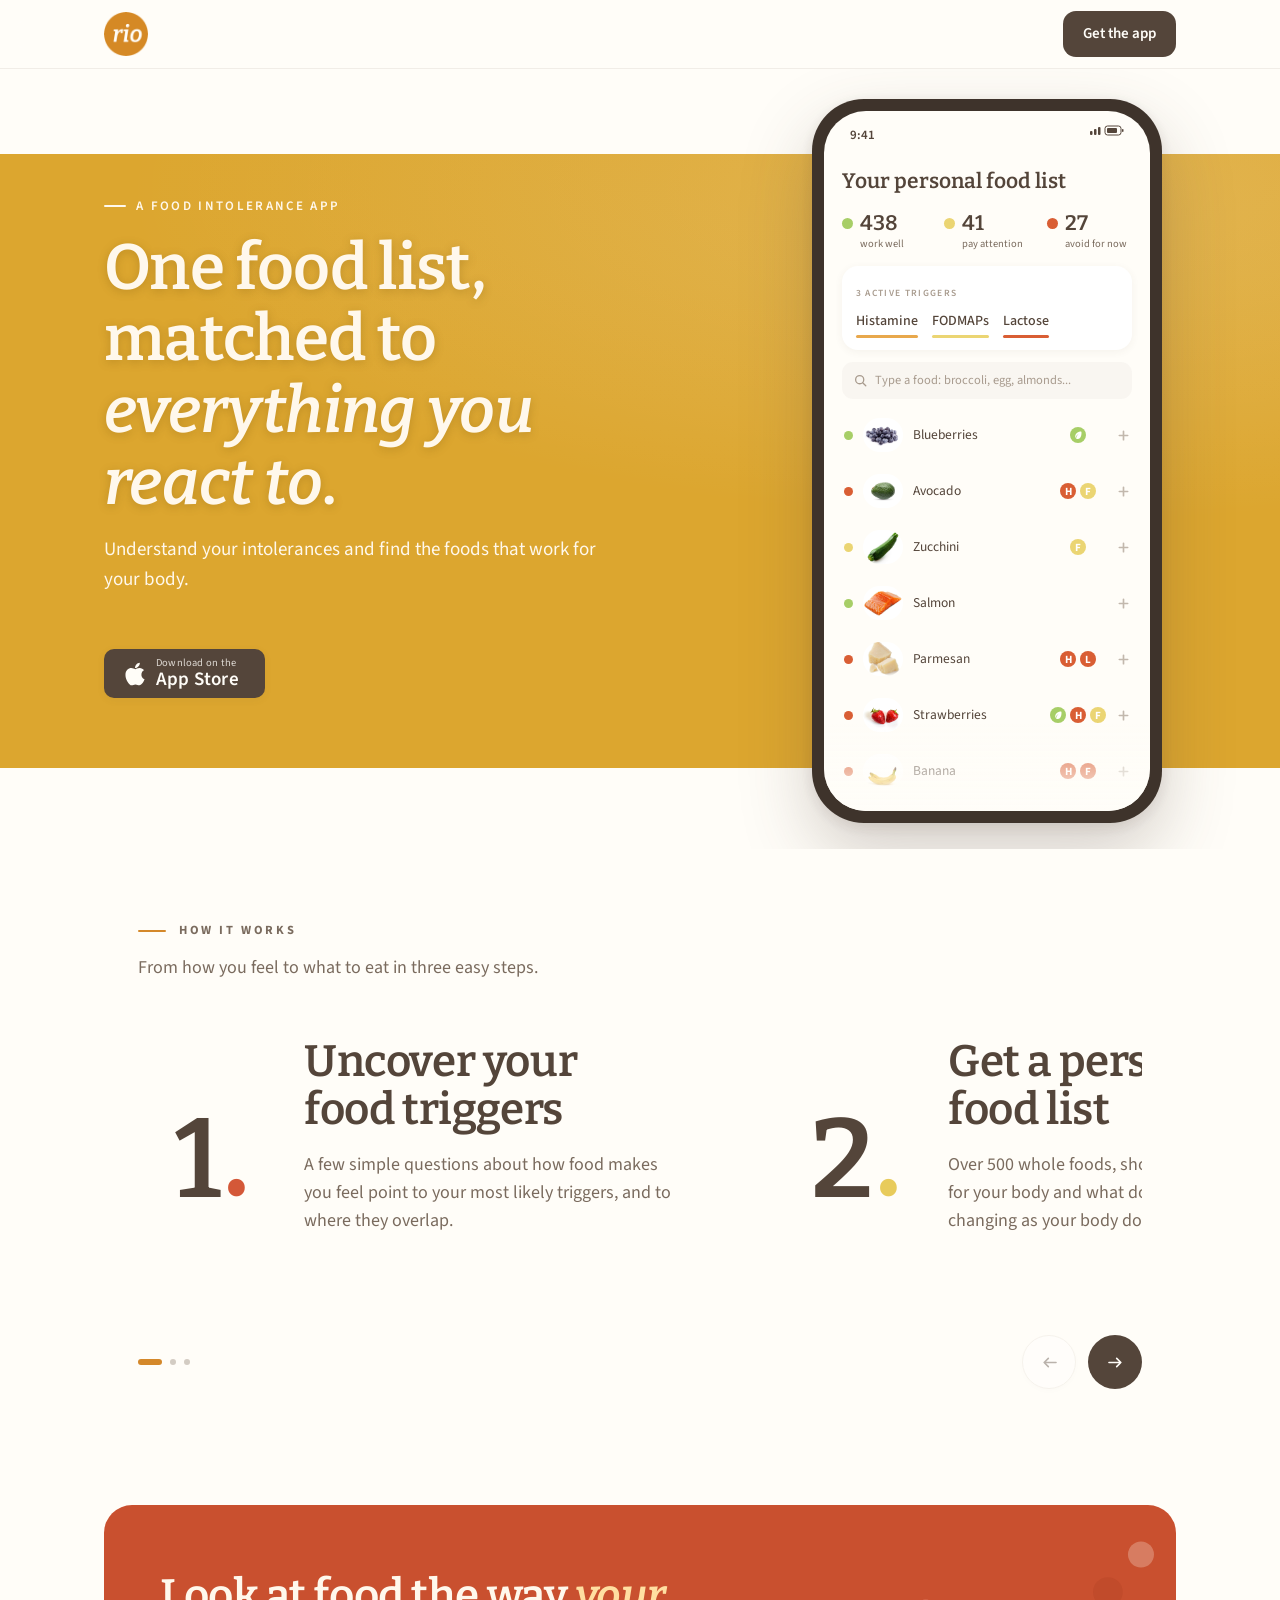
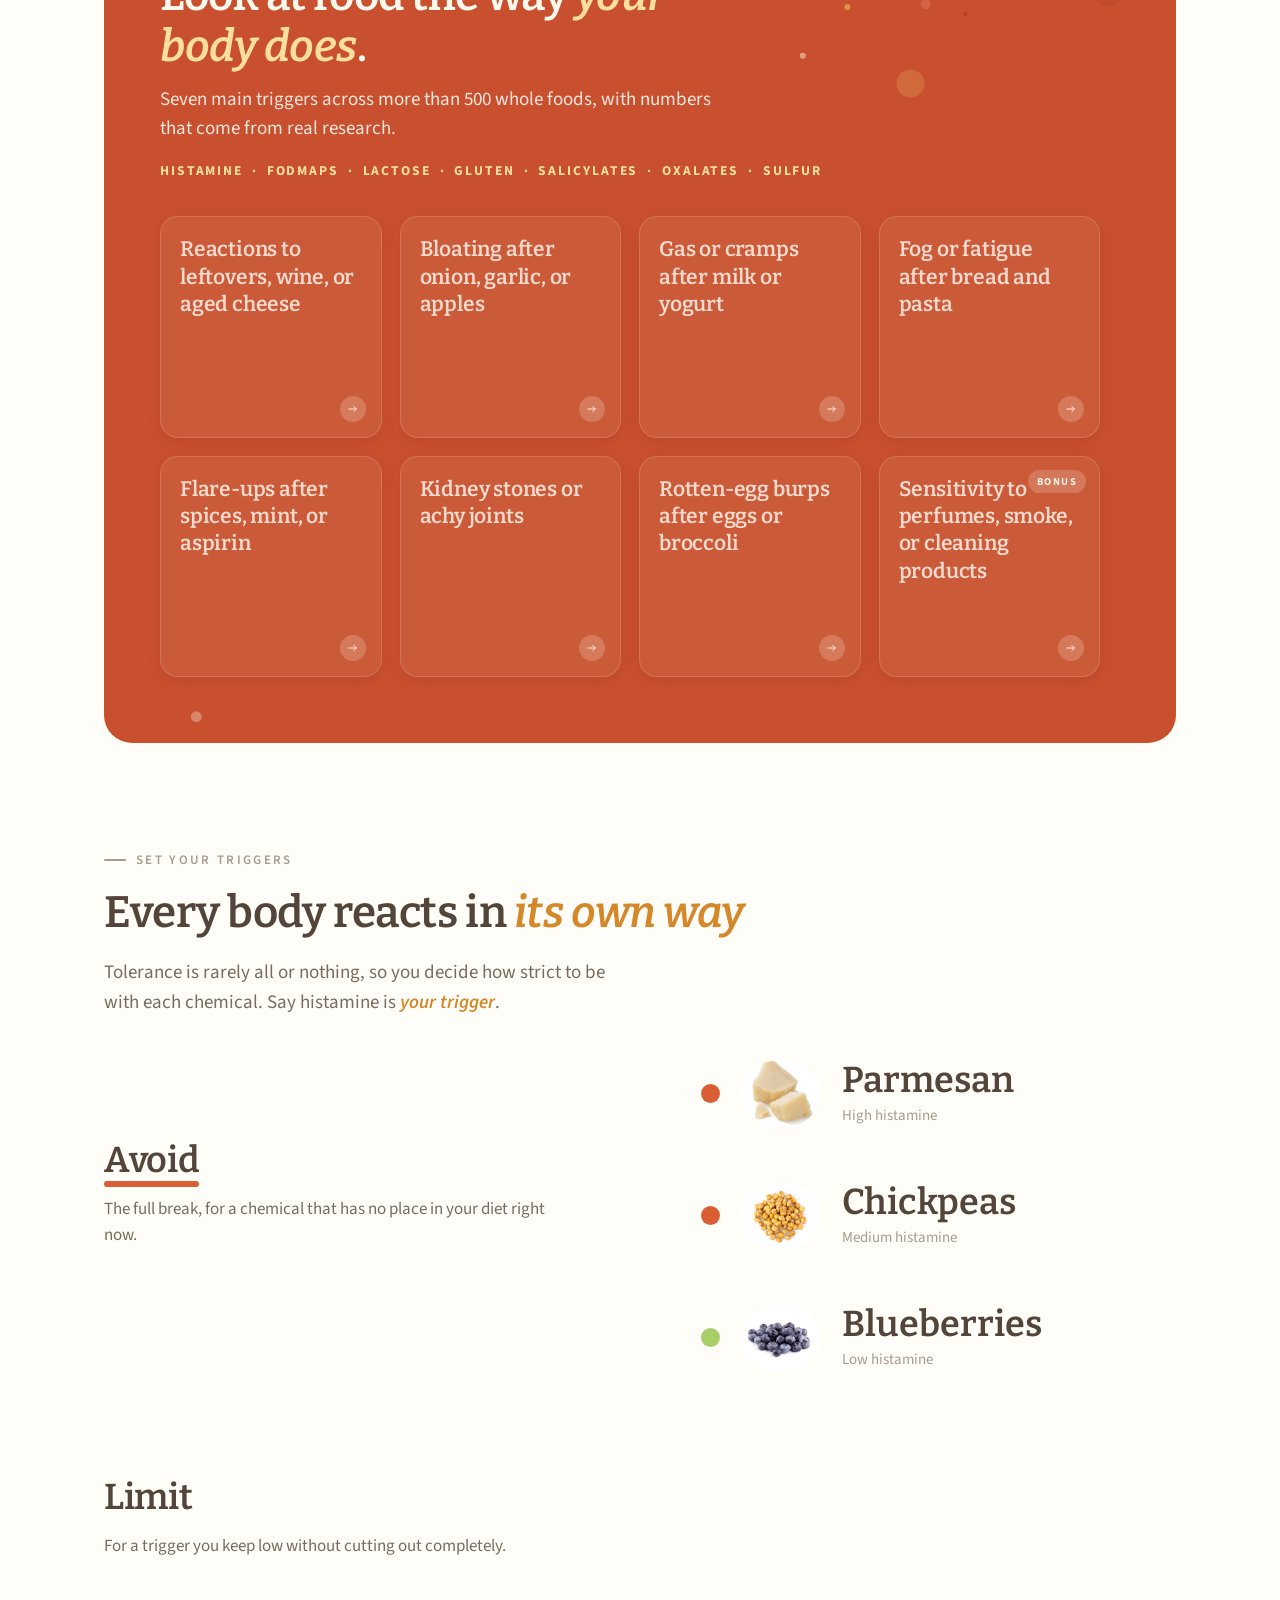
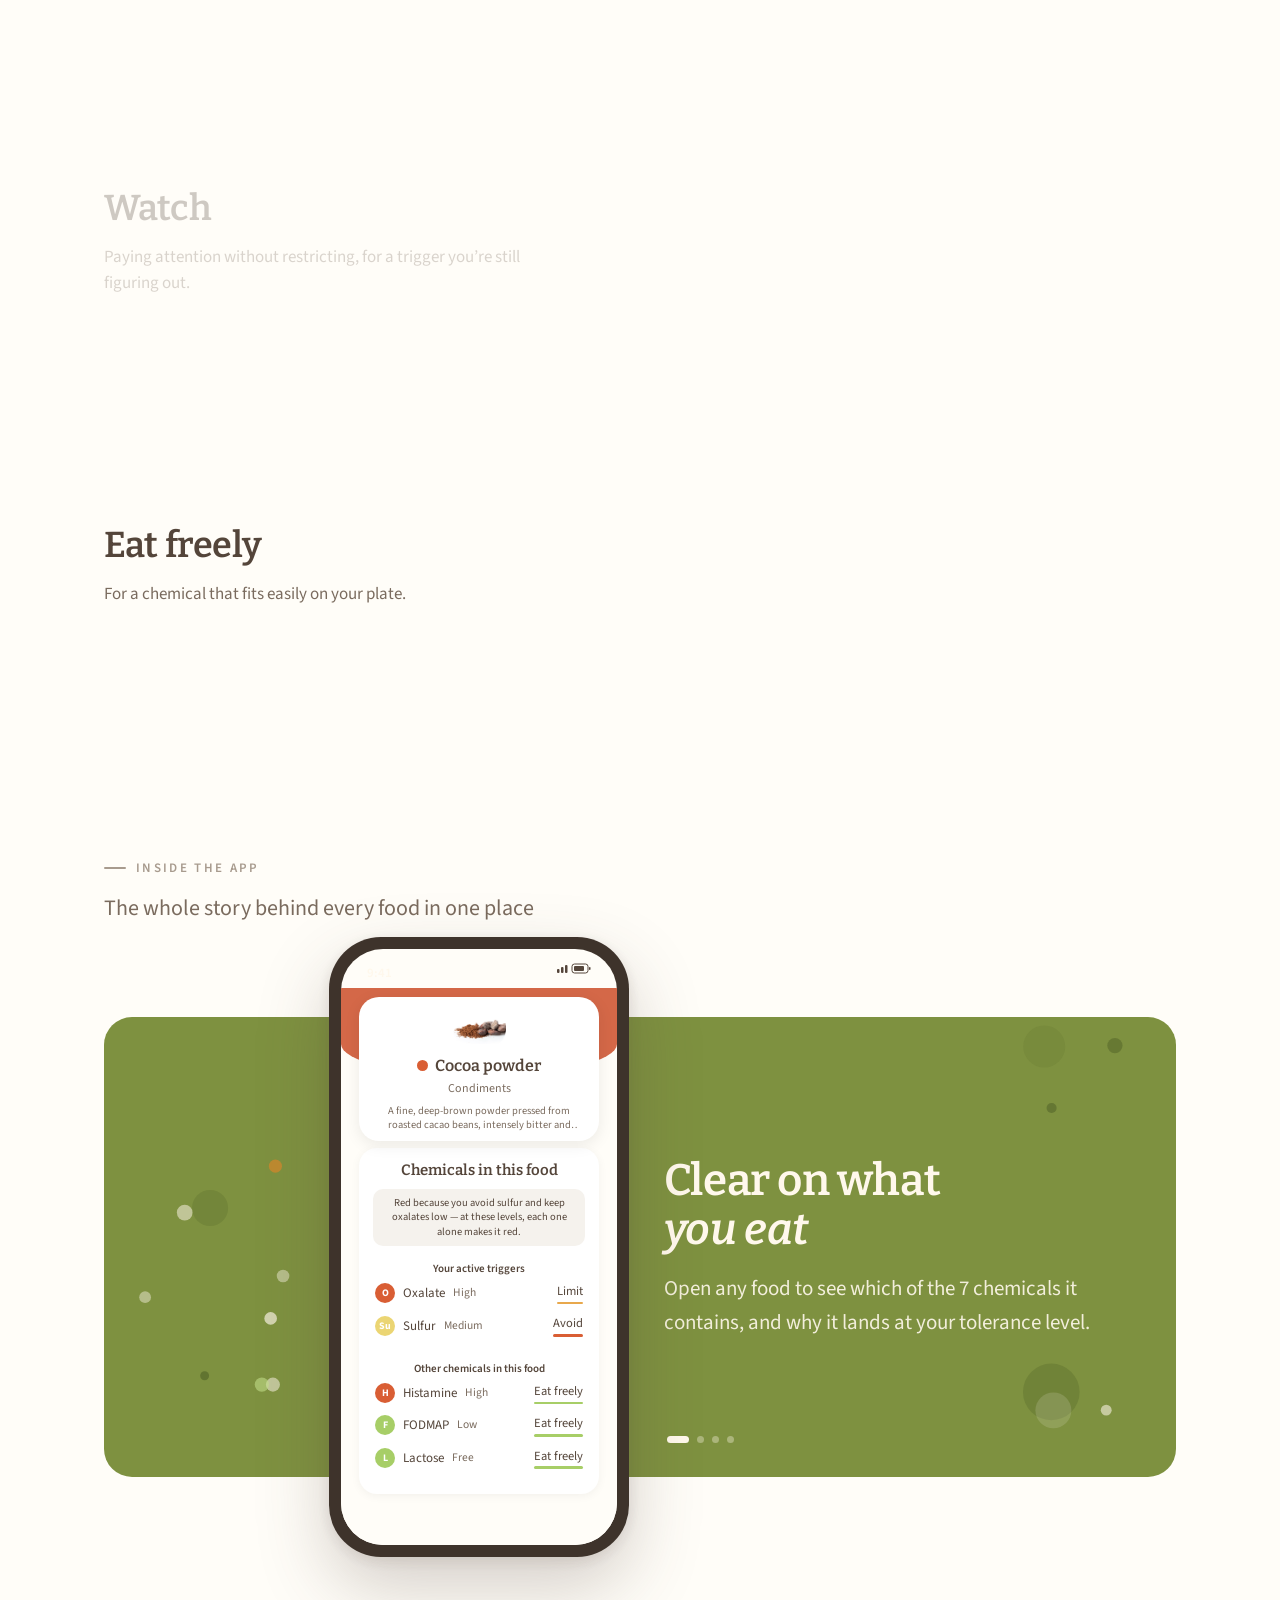
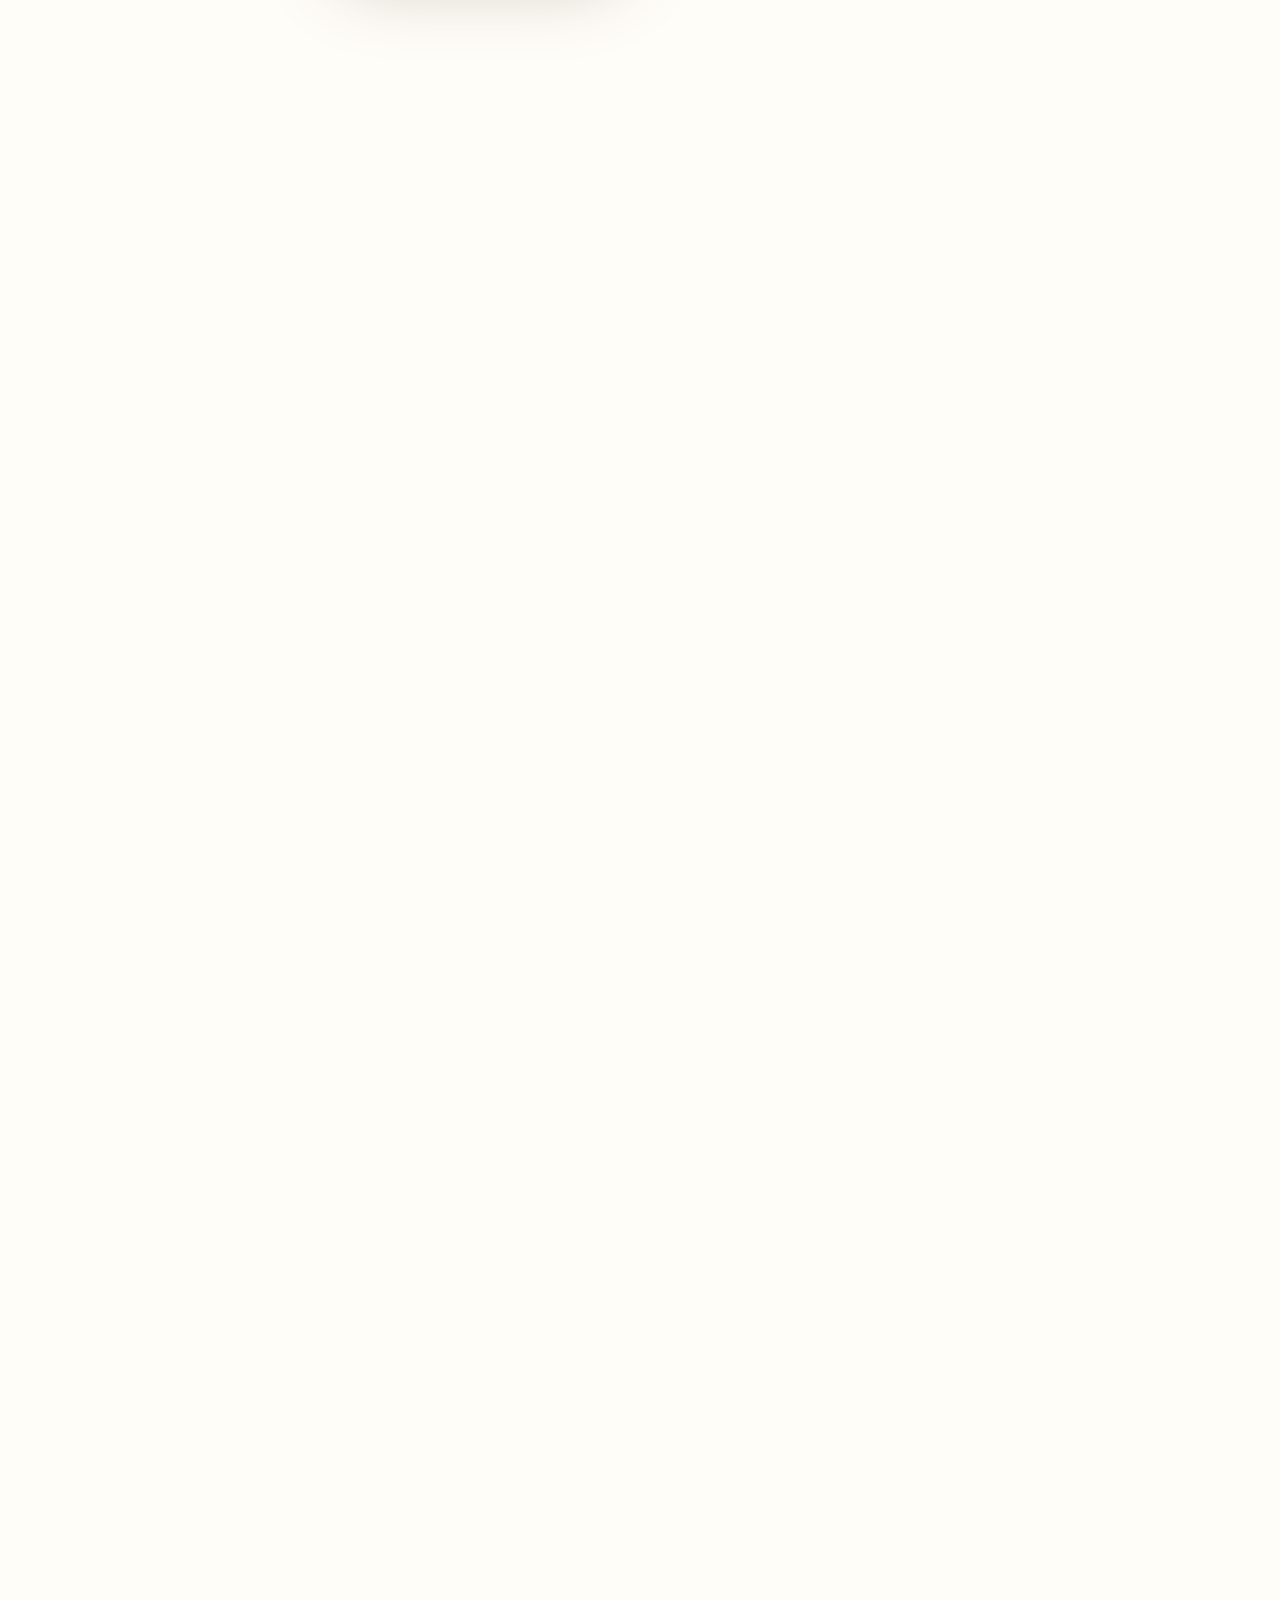
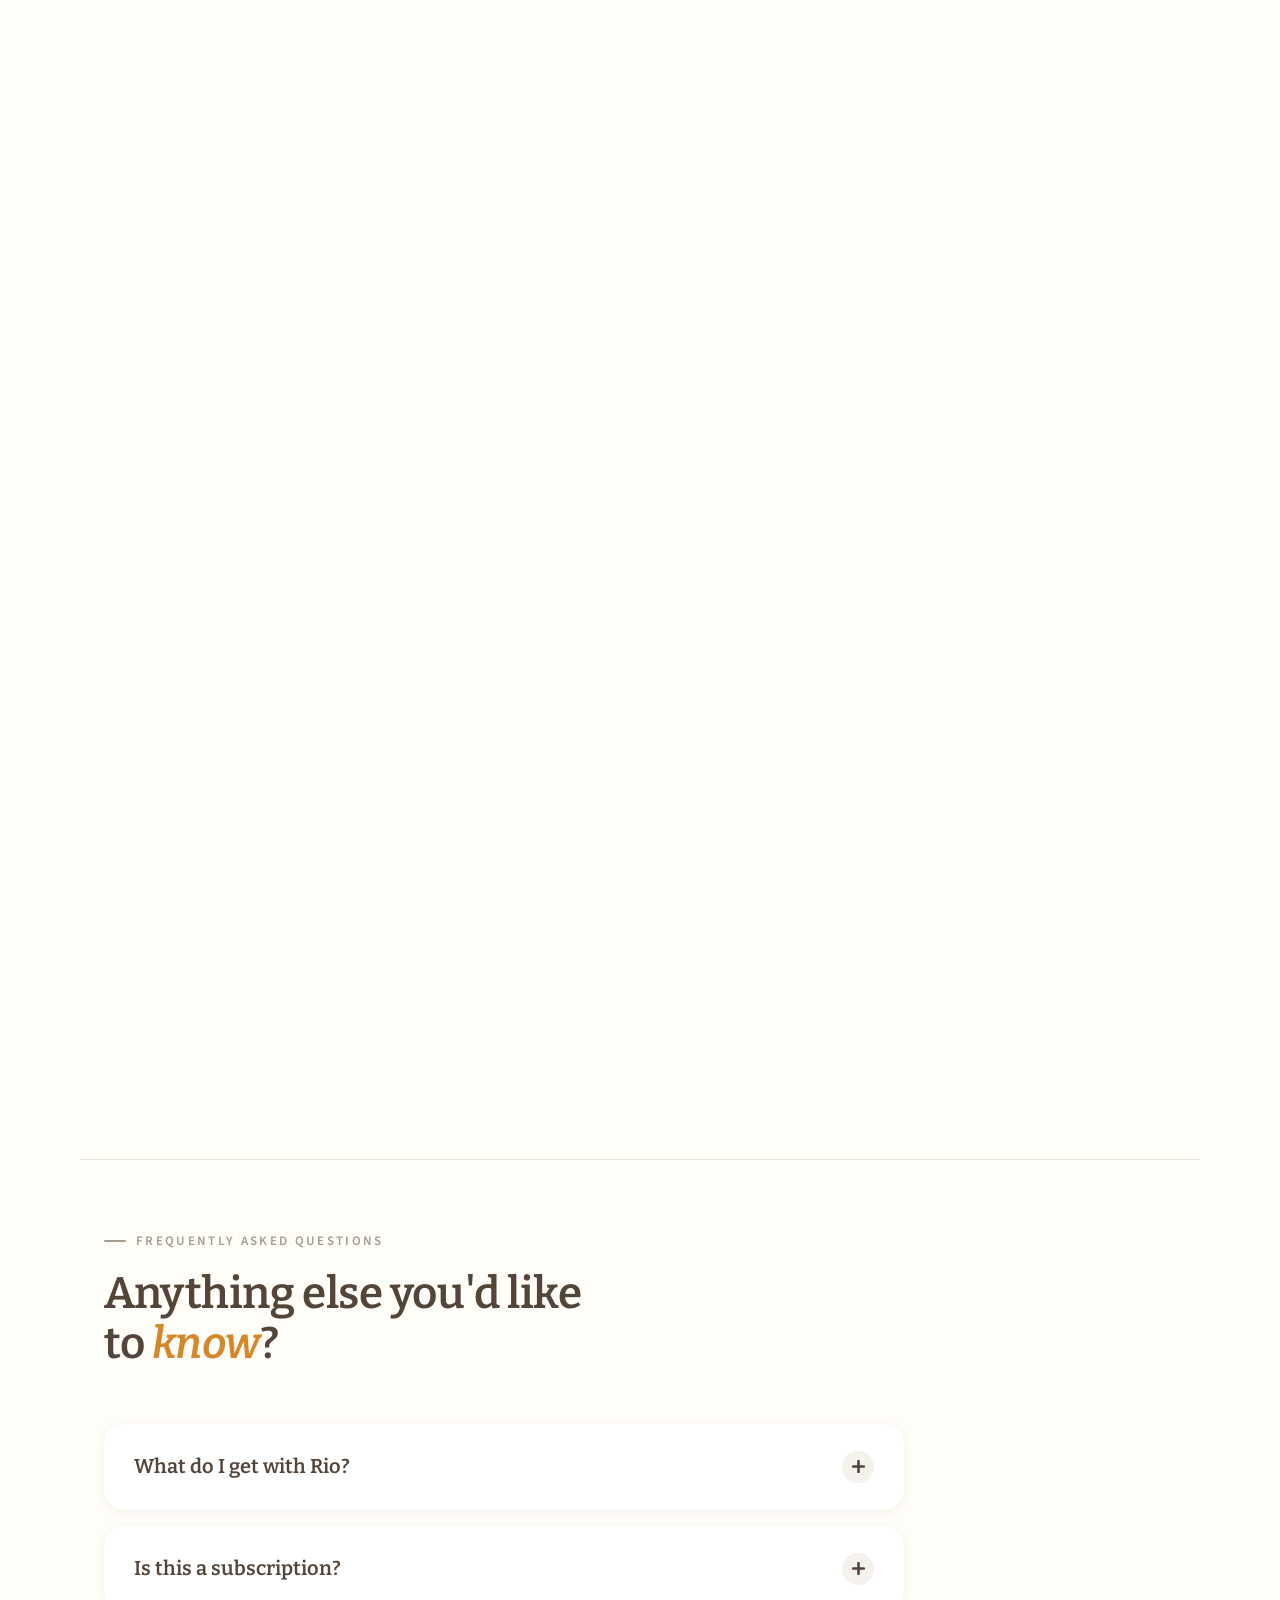
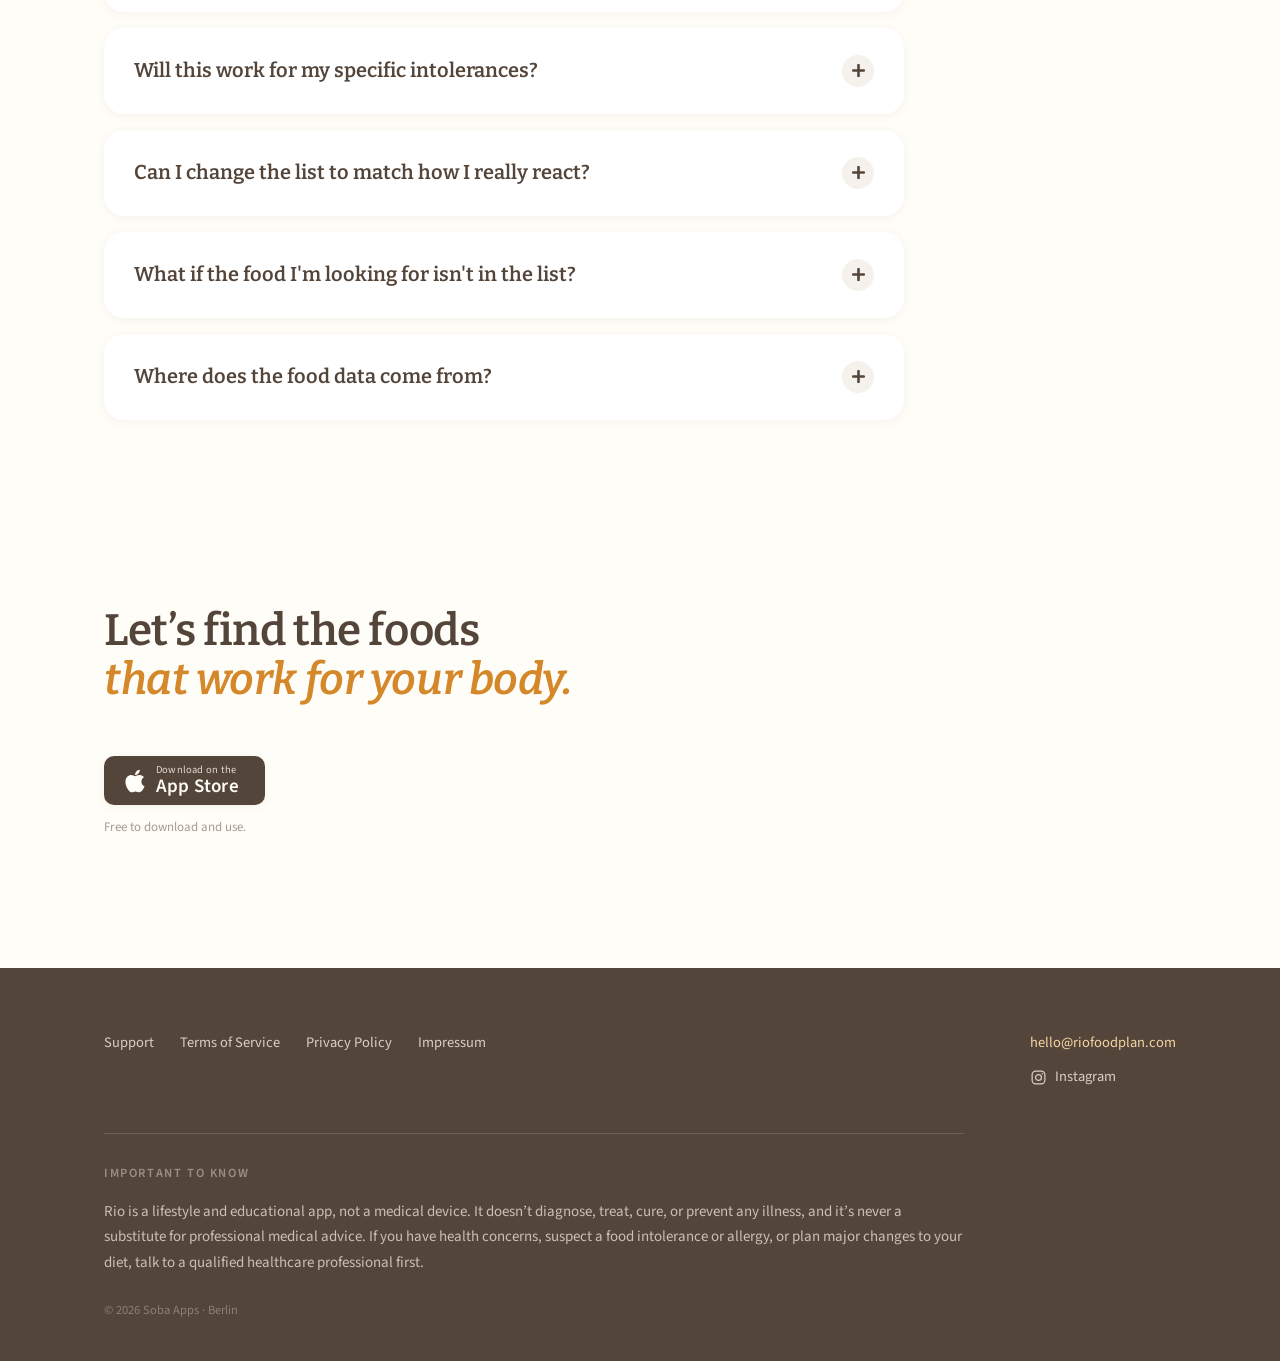
==== commit 49ed2795: "final CTA: let's find the foods that work for your body Co-Authored-By: Claude Fable 5 <noreply@anth" ====
--- a/index.html
+++ b/index.html
@@ -1417,7 +1417,7 @@
 <!-- ===================== FINAL CTA ===================== -->
 <section class="final">
   <div class="wrap rv">
-    <h2>Let’s build a food list <br><span class="line2">that truly works for your body.</span></h2>
+    <h2>Let’s find the foods <br><span class="line2">that work for your body.</span></h2>
     <a class="appstore" href="#">
       <svg viewBox="0 0 384 512" fill="currentColor" aria-hidden="true"><path d="M318.7 268.7c-.2-36.7 16.4-64.4 50-84.8-18.8-26.9-47.2-41.7-84.7-44.6-35.5-2.8-74.3 20.7-88.5 20.7-15 0-49.4-19.7-76.4-19.7C63.3 141.2 4 184.8 4 273.5q0 39.3 14.4 81.2c12.8 36.7 59 126.7 107.2 125.2 25.2-.6 43-17.9 75.8-17.9 31.8 0 48.3 17.9 76.4 17.9 48.6-.7 90.4-82.5 102.6-119.3-65.2-30.7-61.7-90-61.7-91.9zm-56.6-164.2c27.3-32.4 24.8-61.9 24-72.5-24.1 1.4-52 16.4-67.9 34.9-17.5 19.8-27.8 44.3-25.6 71.9 26.1 2 49.9-11.4 69.5-34.3z"/></svg>
       <span class="as-text">
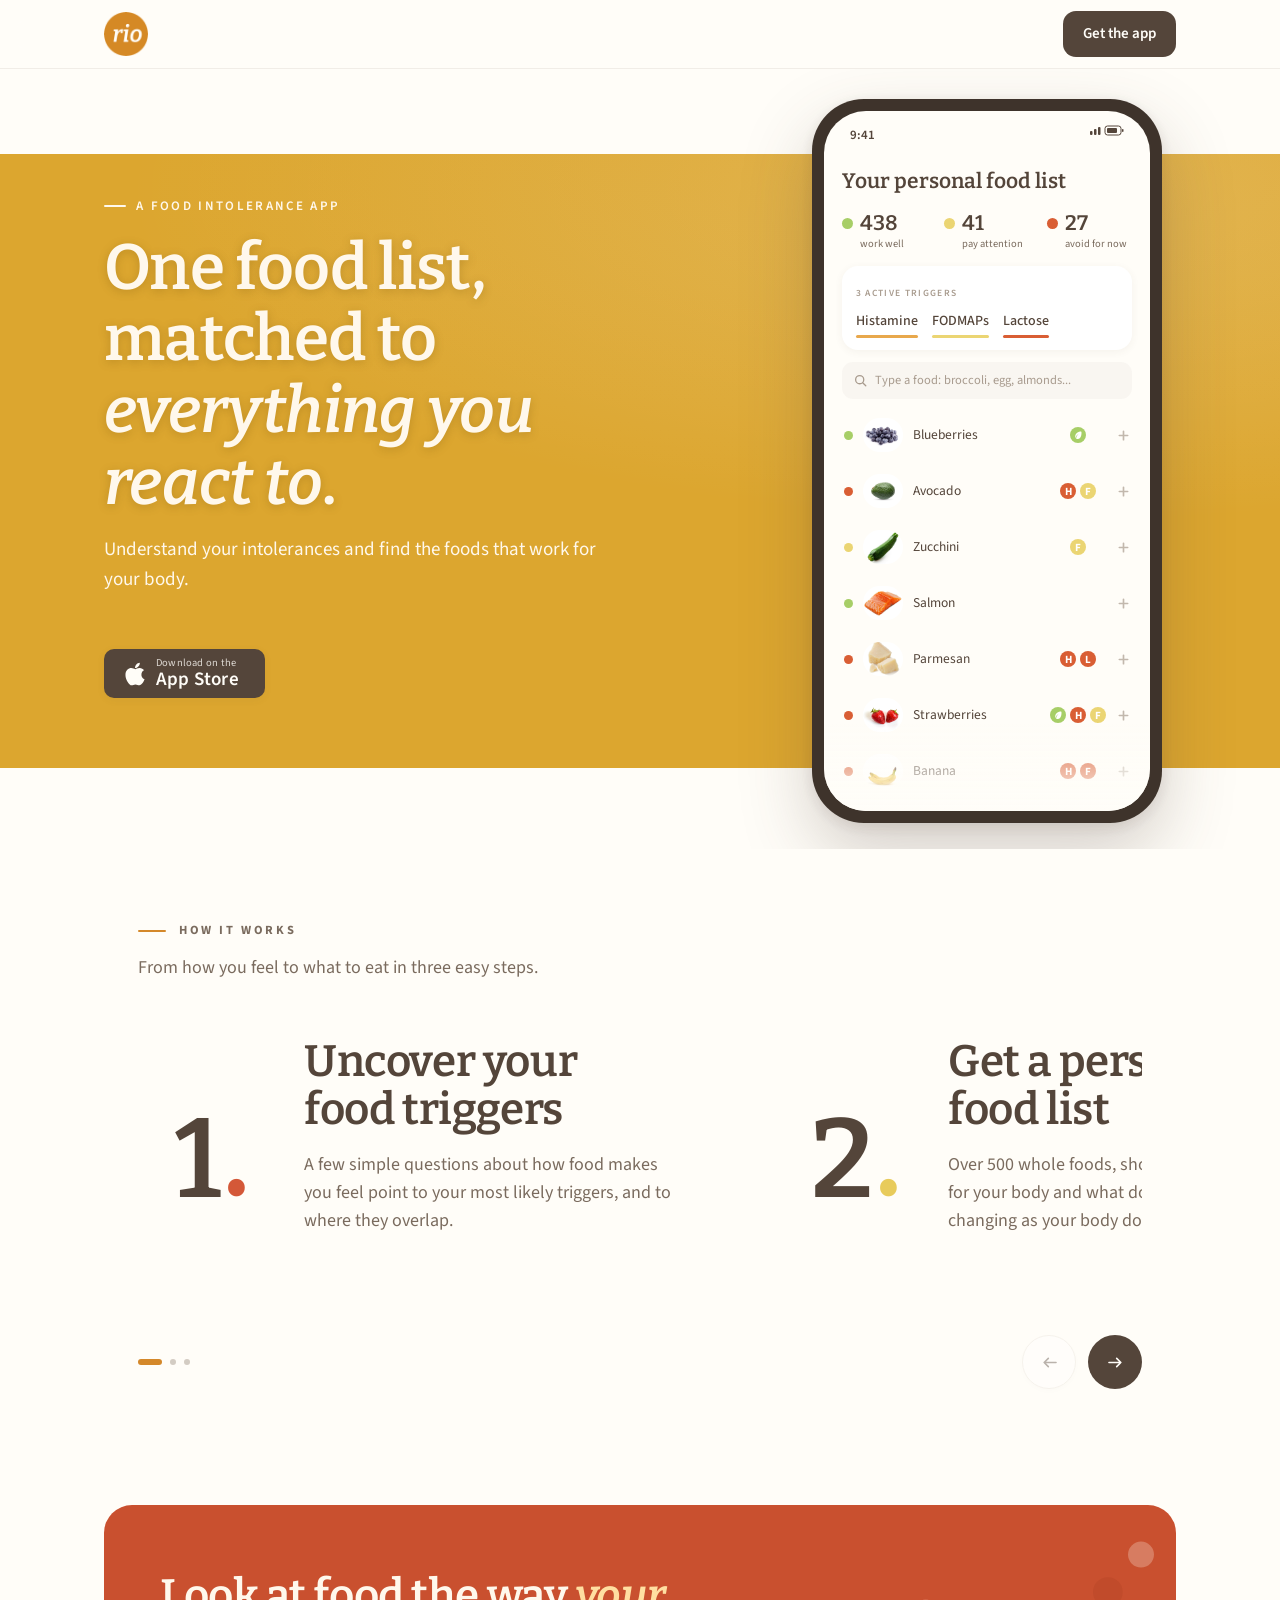
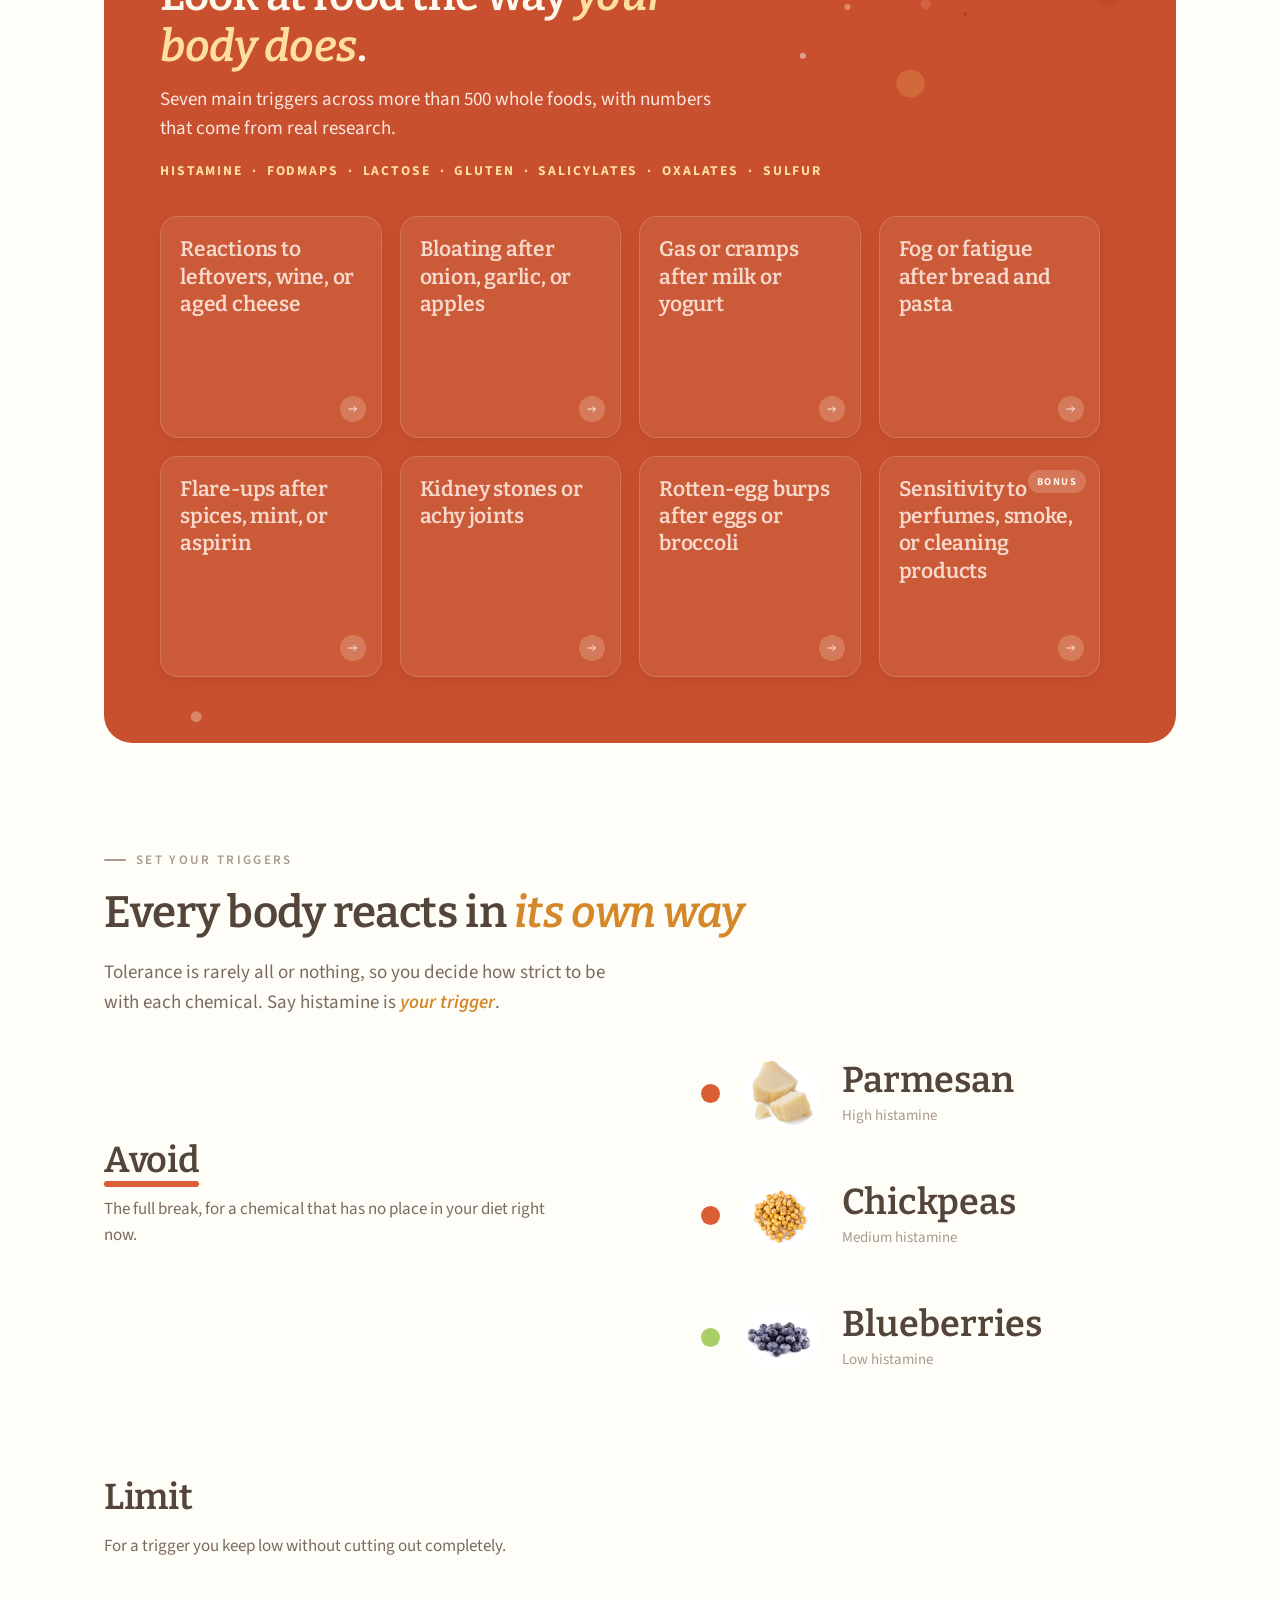
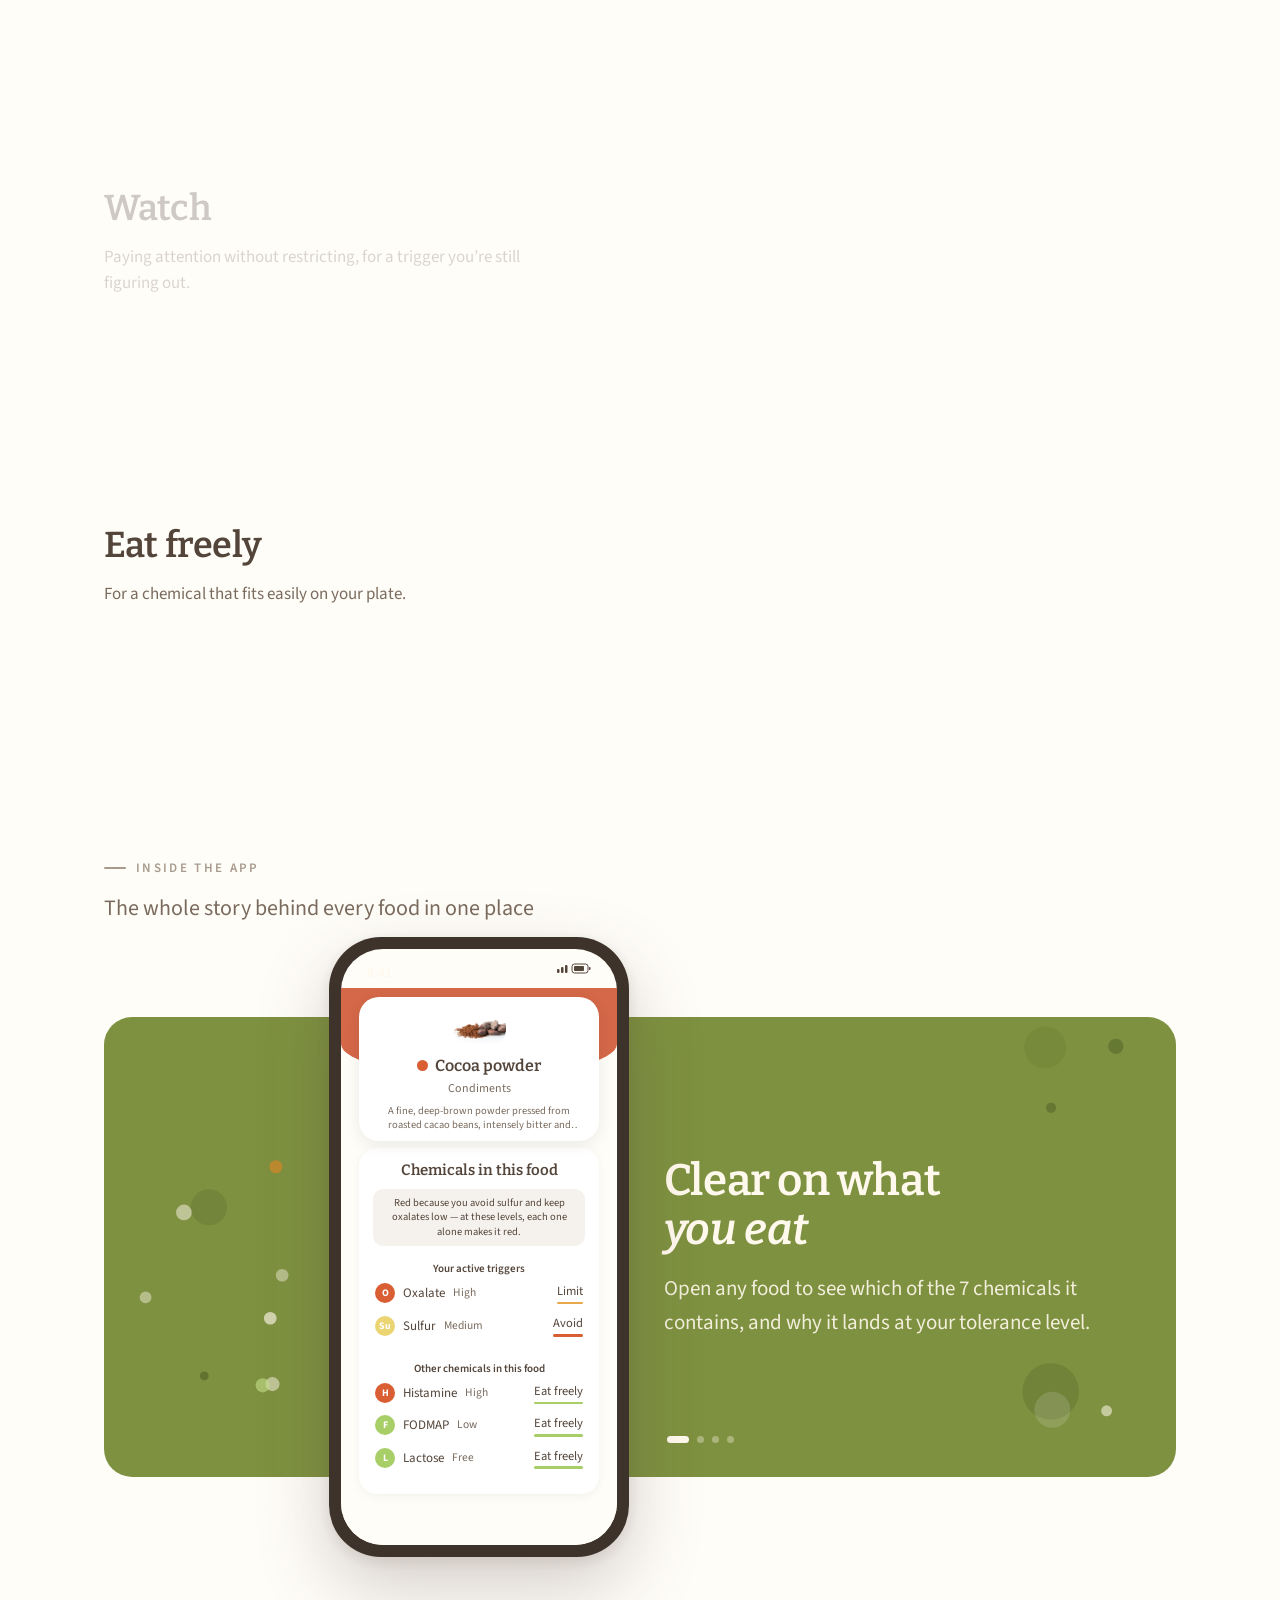
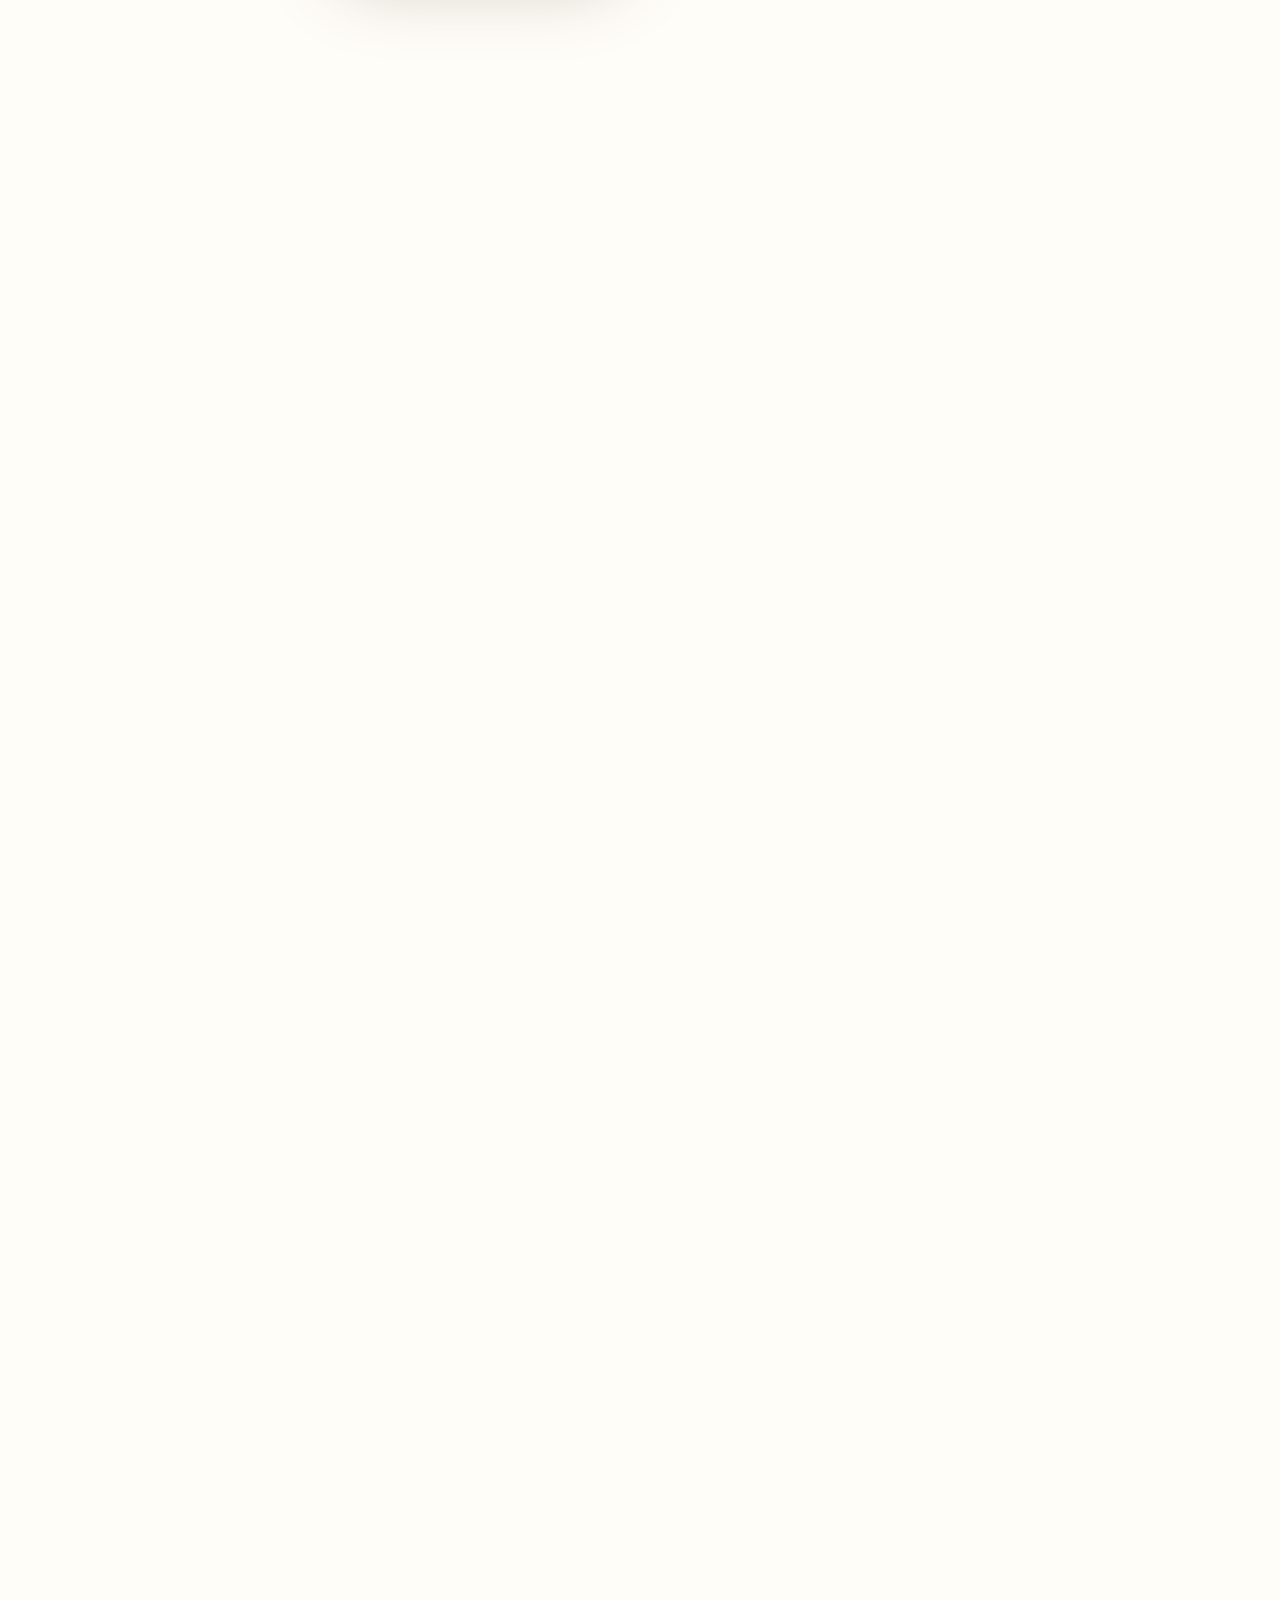
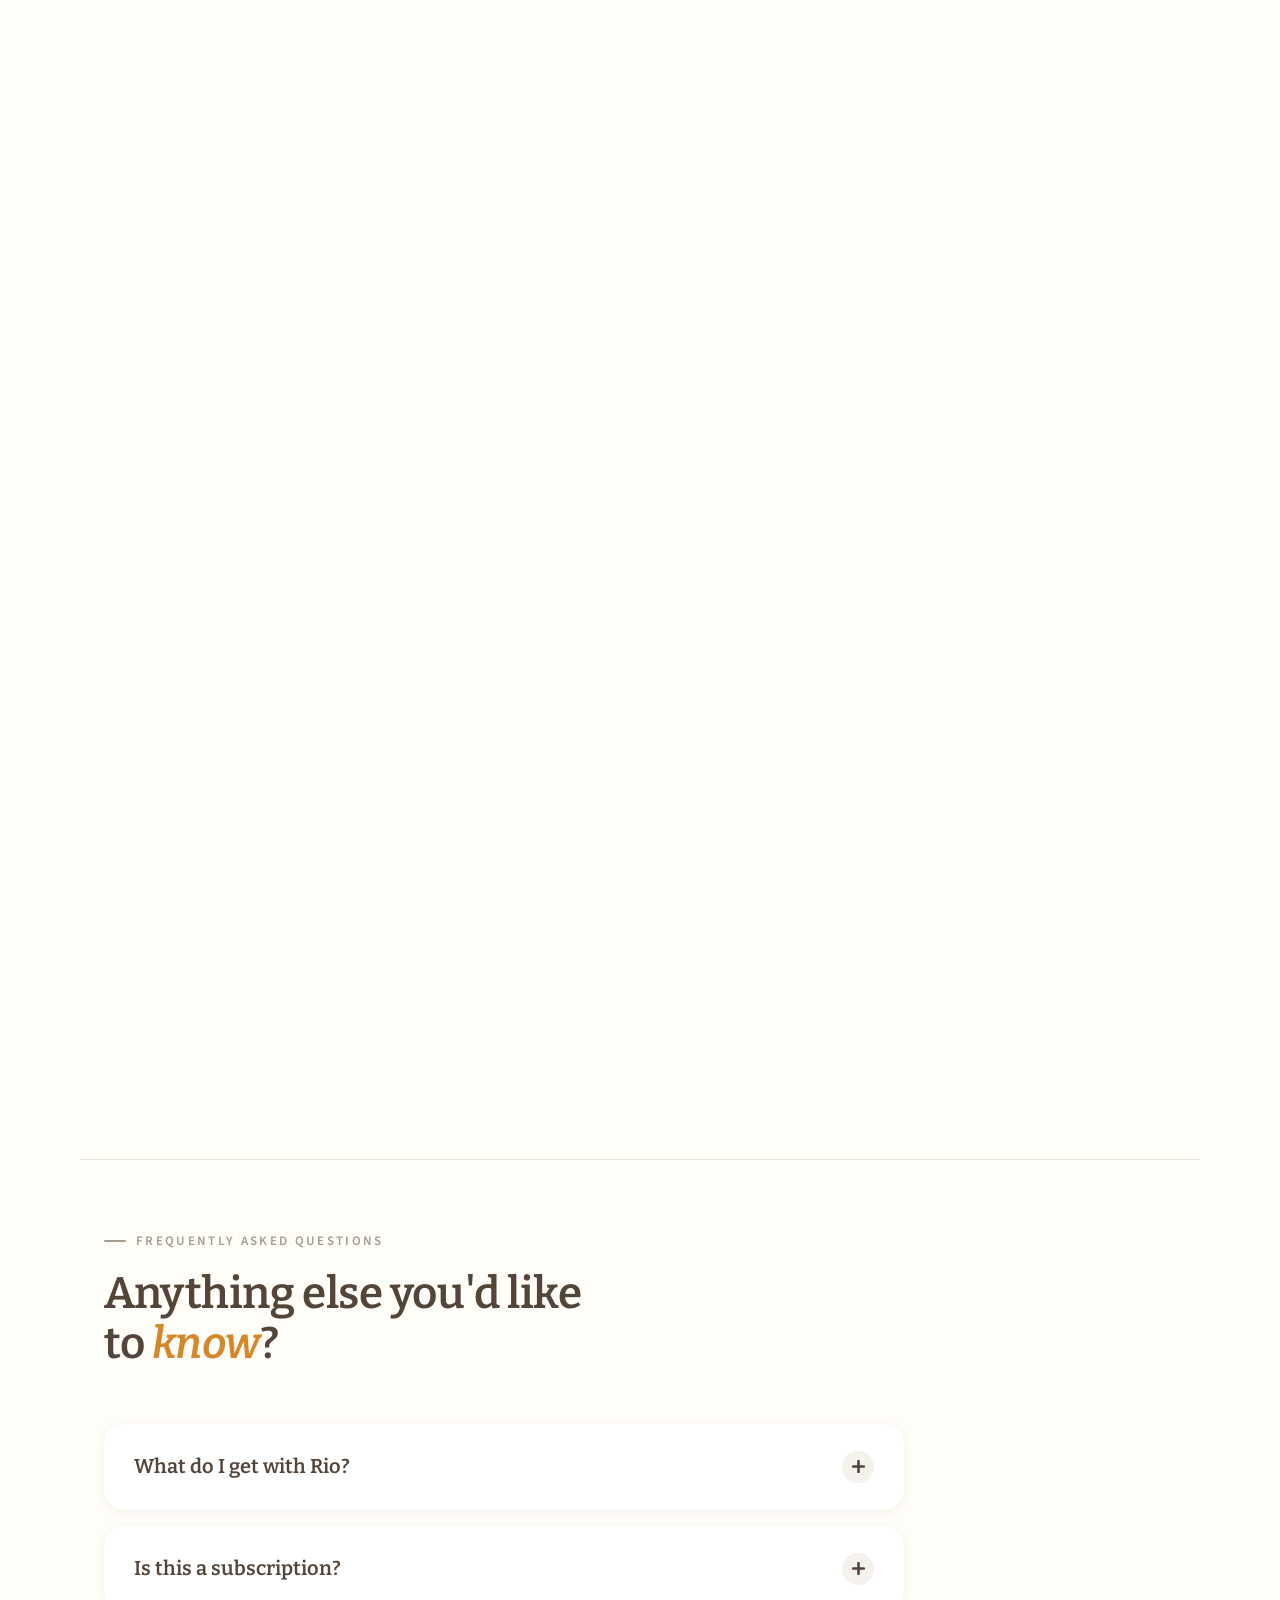
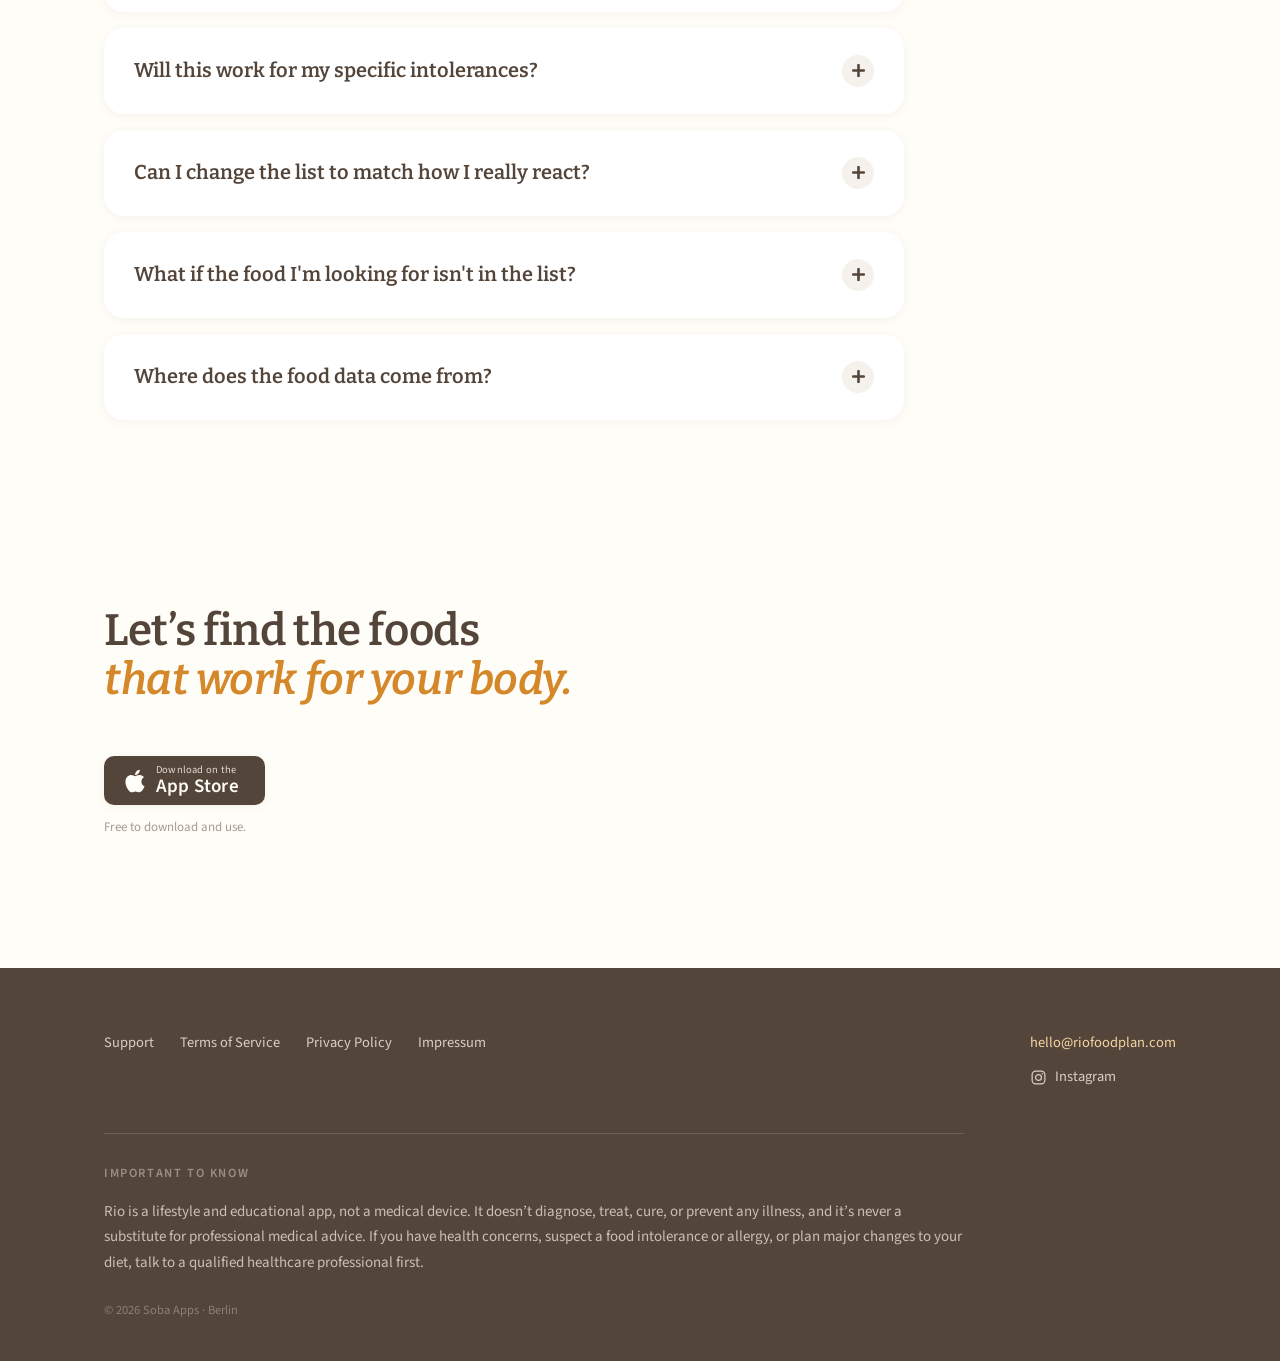
==== commit e85142ec: "fix(nav): sticky top bar flush to top on iOS Safari body overflow-x:hidden coerces overflow-y to aut" ====
--- a/index.html
+++ b/index.html
@@ -3,6 +3,7 @@
 <head>
 <meta charset="UTF-8">
 <meta name="viewport" content="width=device-width, initial-scale=1.0">
+<meta name="theme-color" content="#FFFDF8">
 <title>Rio — One food list, matched to everything you react to</title>
 <meta name="description" content="Rio is a food intolerance app that helps you understand your personal tolerance to food chemicals: histamine, FODMAPs, lactose, gluten, salicylates, oxalates and sulfur.">
 <link rel="icon" type="image/png" sizes="32x32" href="/assets/app/favicon-32.png">
@@ -70,7 +71,8 @@
   font-size:17px;
   line-height:1.55;
   -webkit-font-smoothing:antialiased;
-  overflow-x:hidden;
+  overflow-x:hidden;   /* fallback for Safari <16 */
+  overflow-x:clip;     /* clip does NOT make <body> a scroll container -> fixes iOS sticky-nav top gap */
 }
 ::selection{background:var(--brand-light);color:var(--text)}
 a{color:inherit}
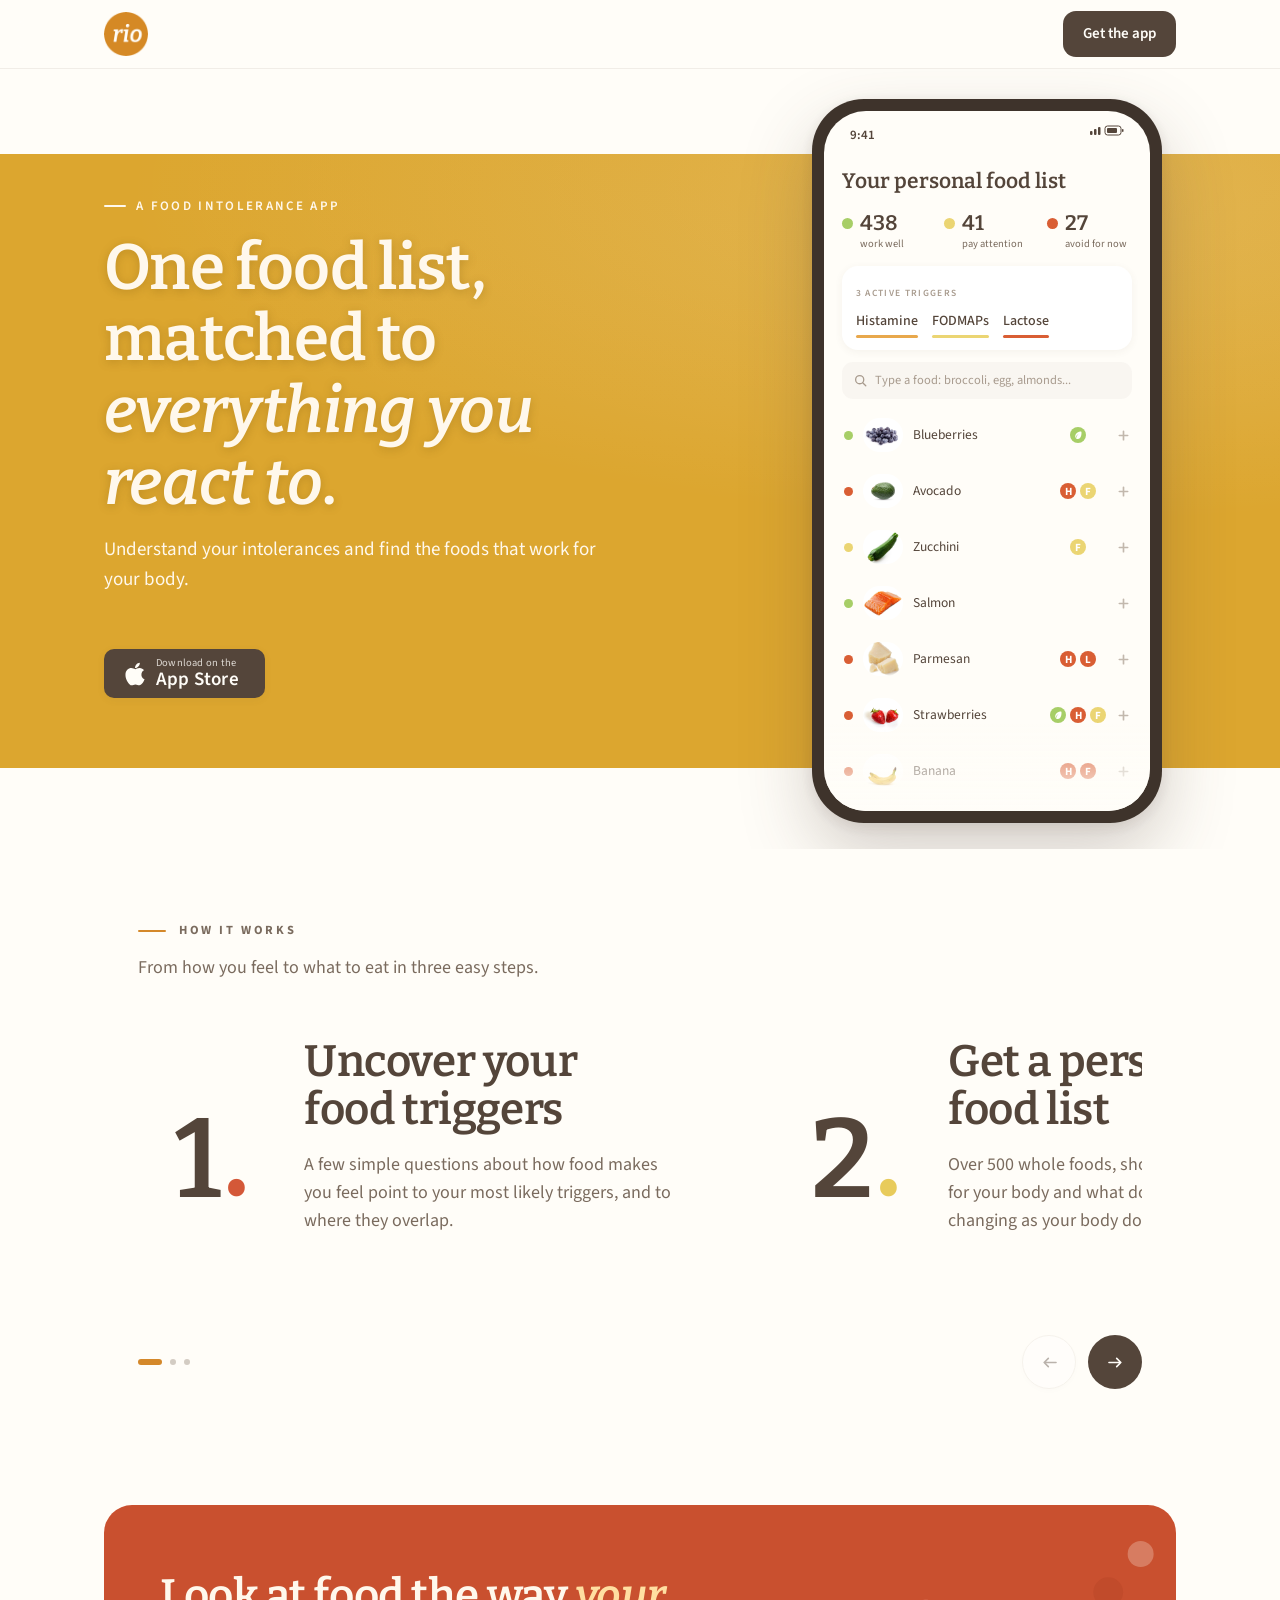
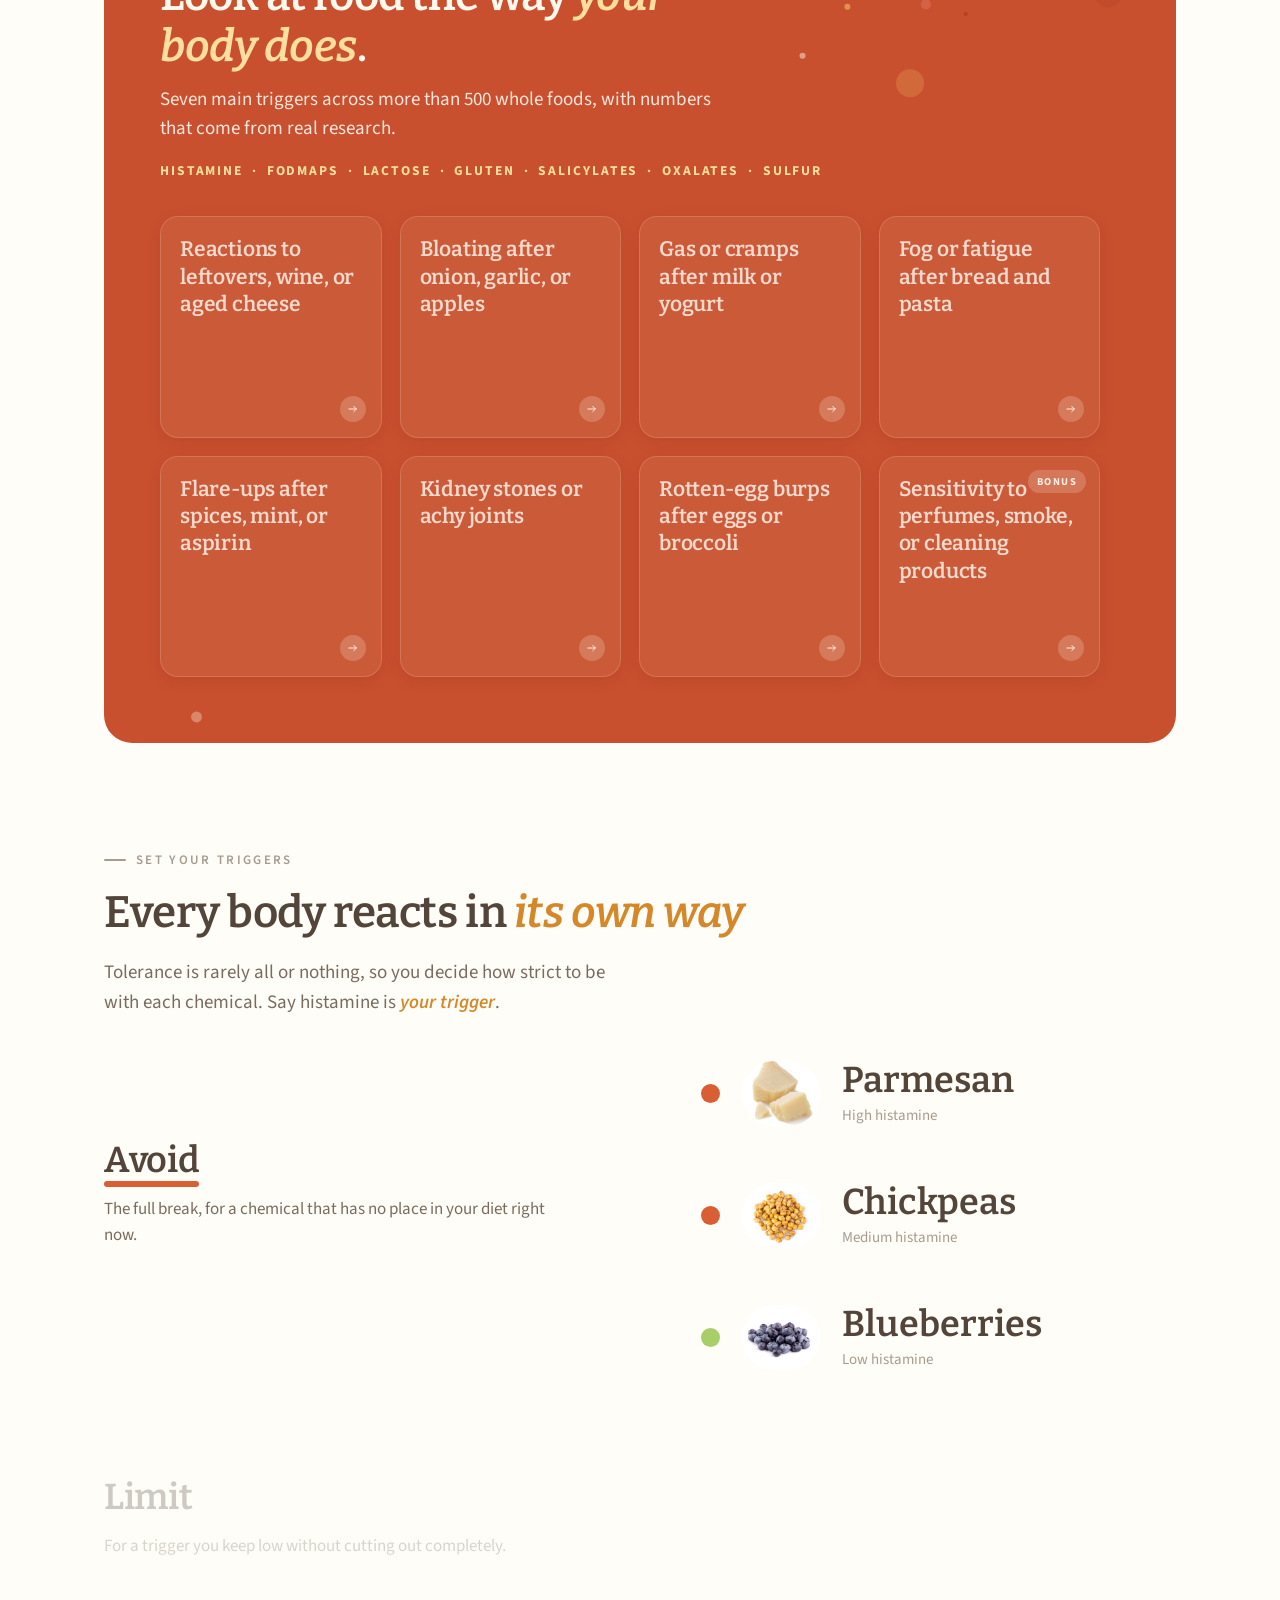
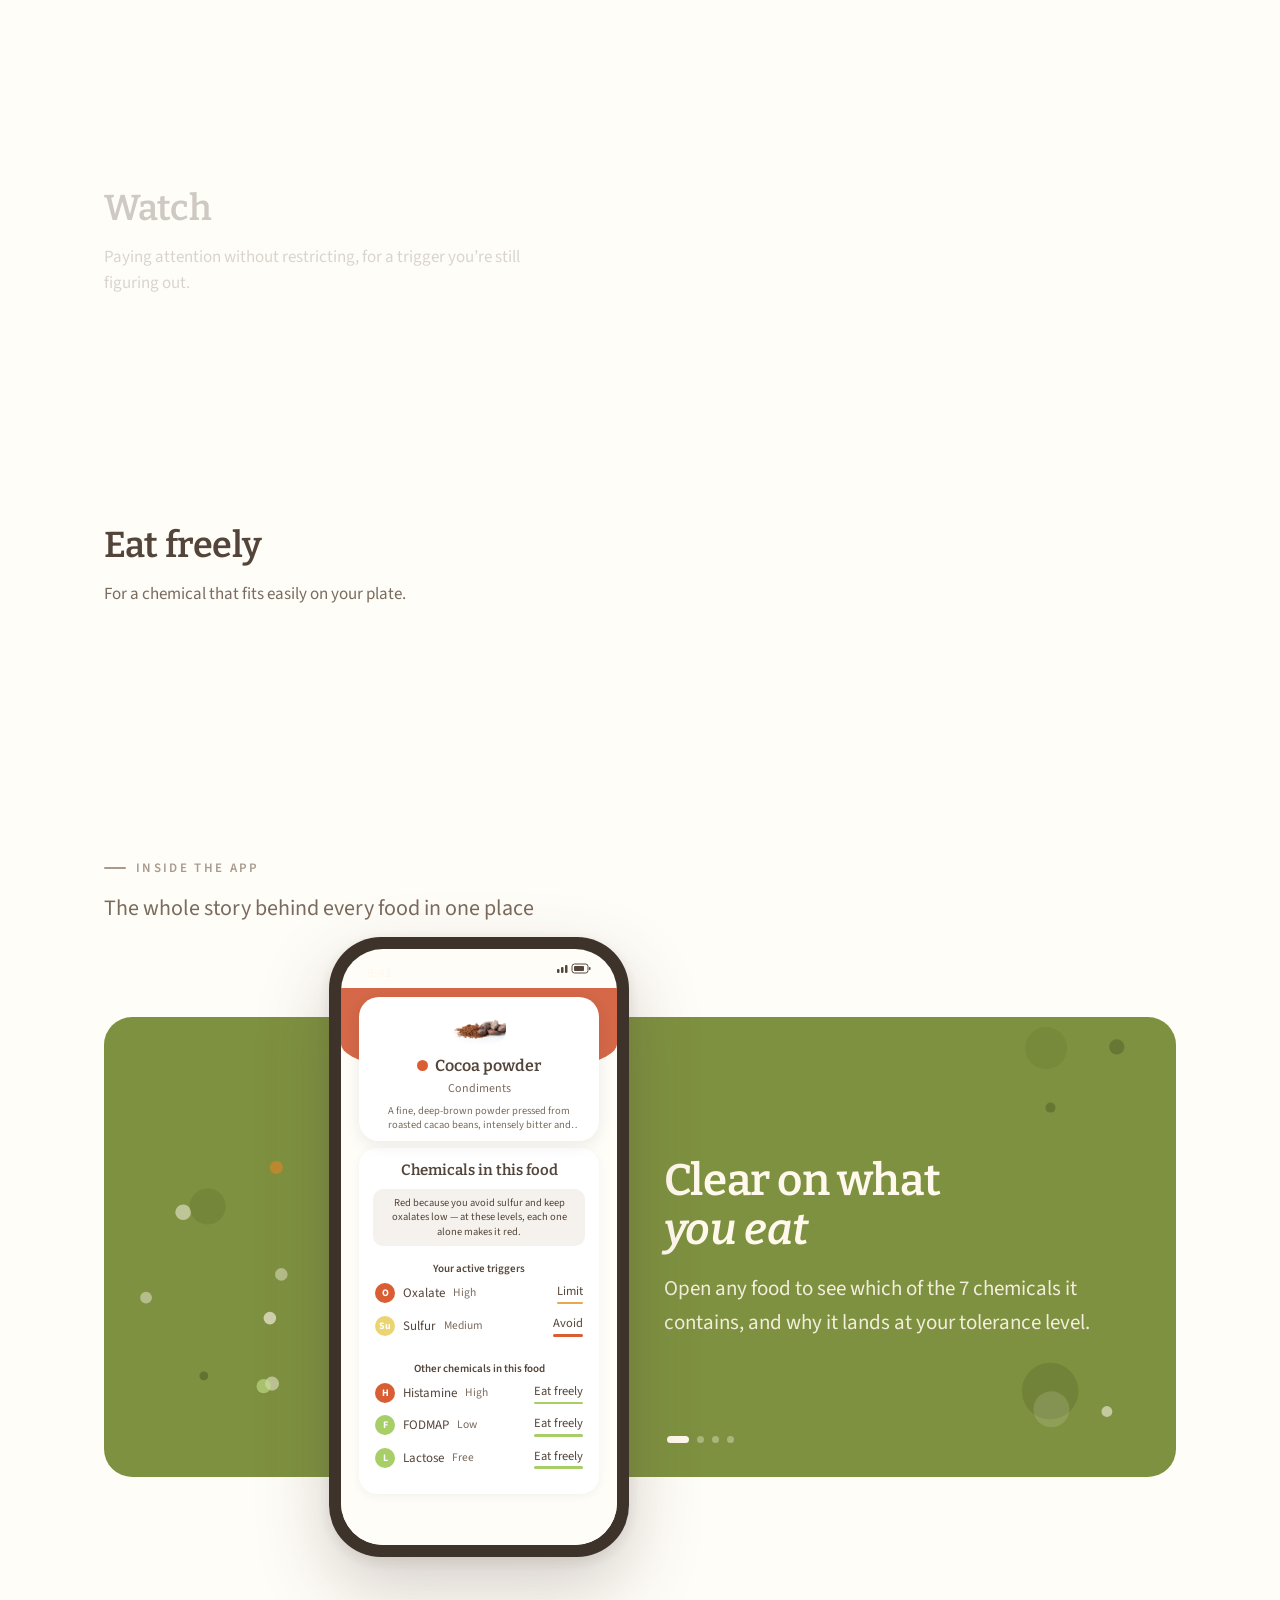
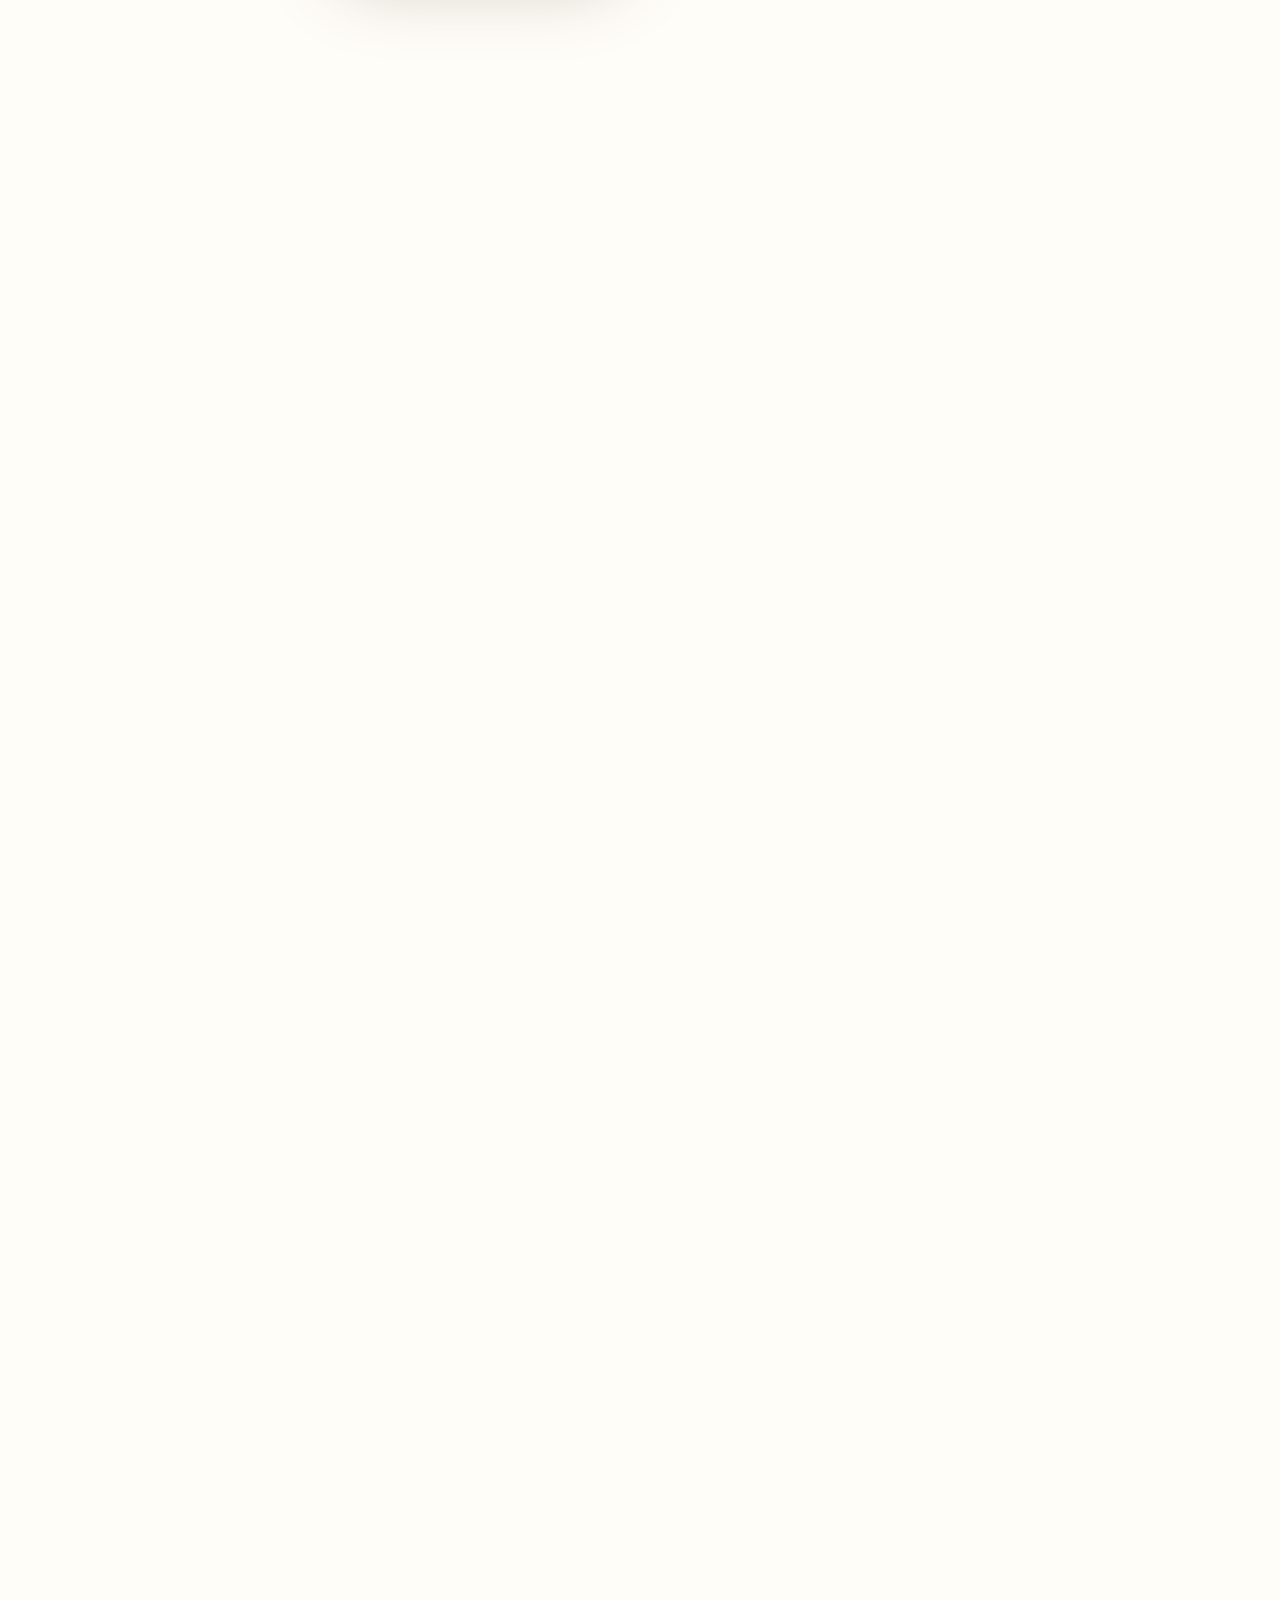
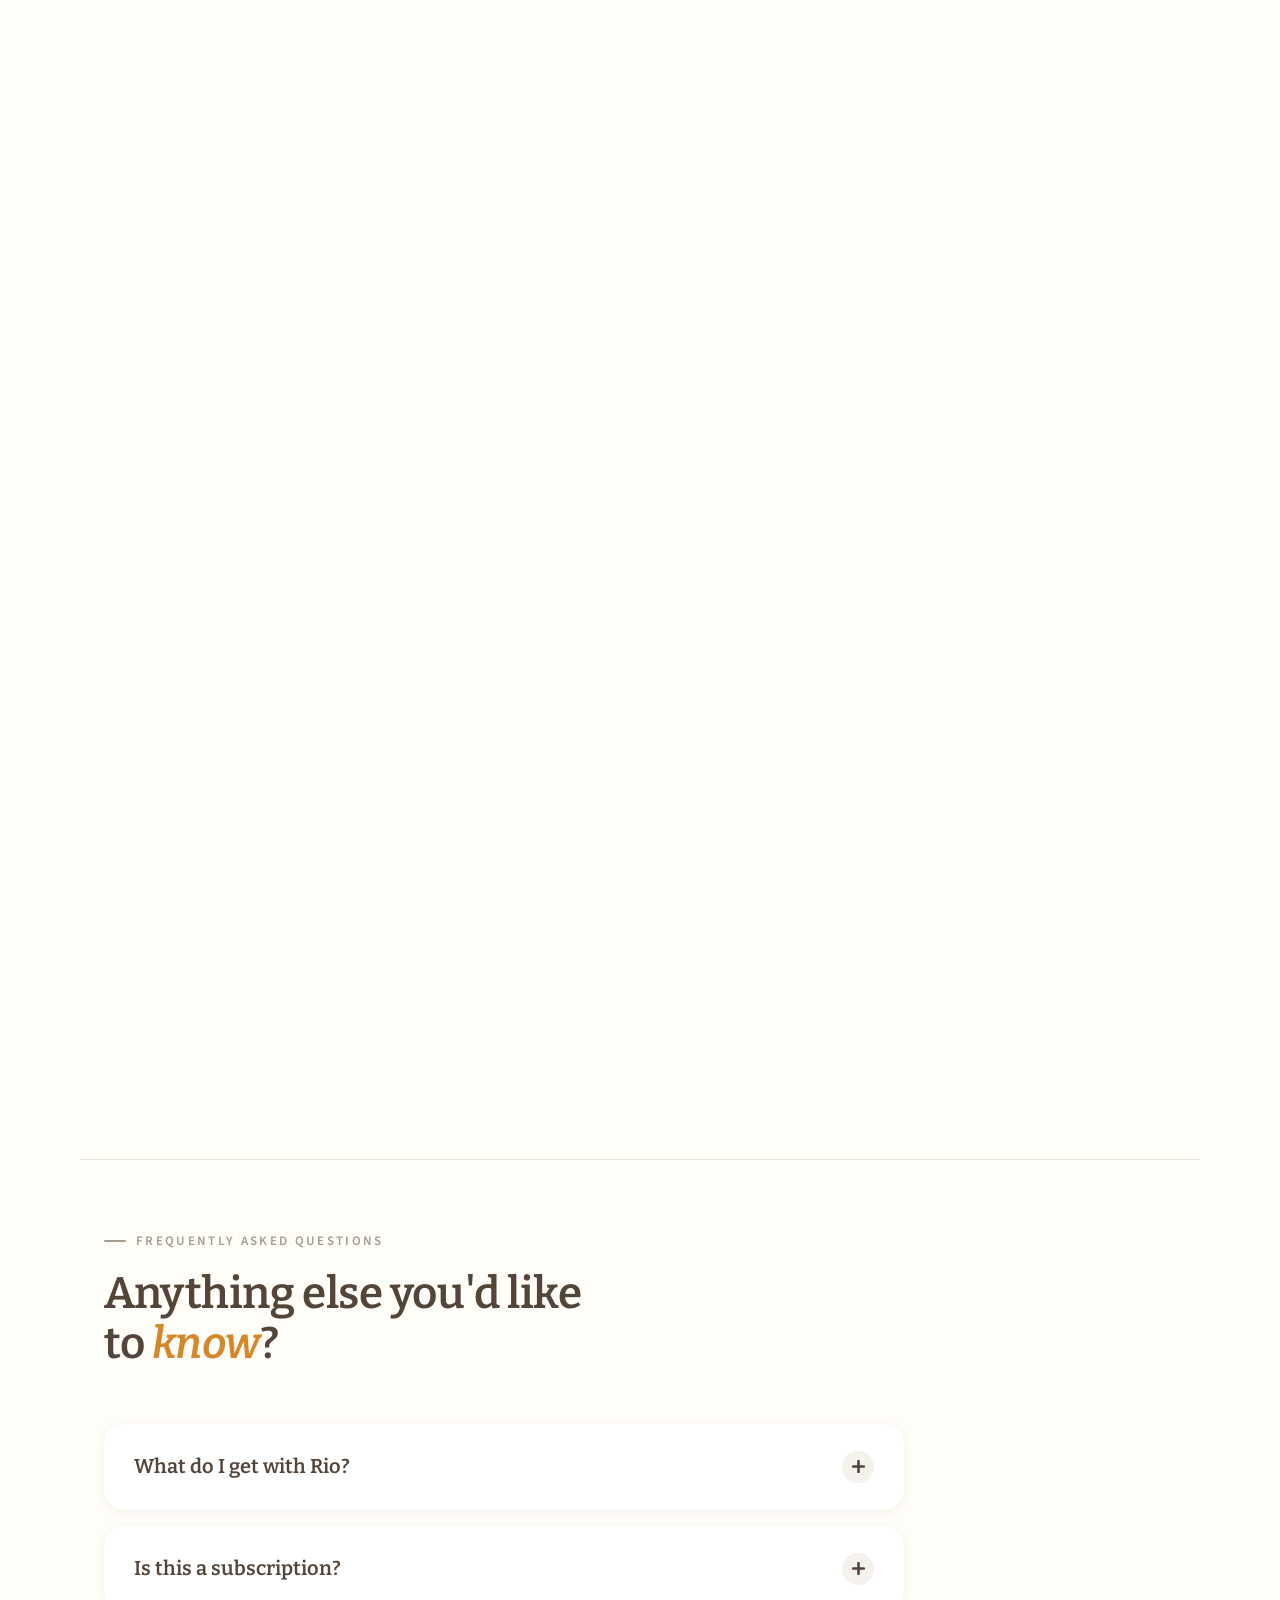
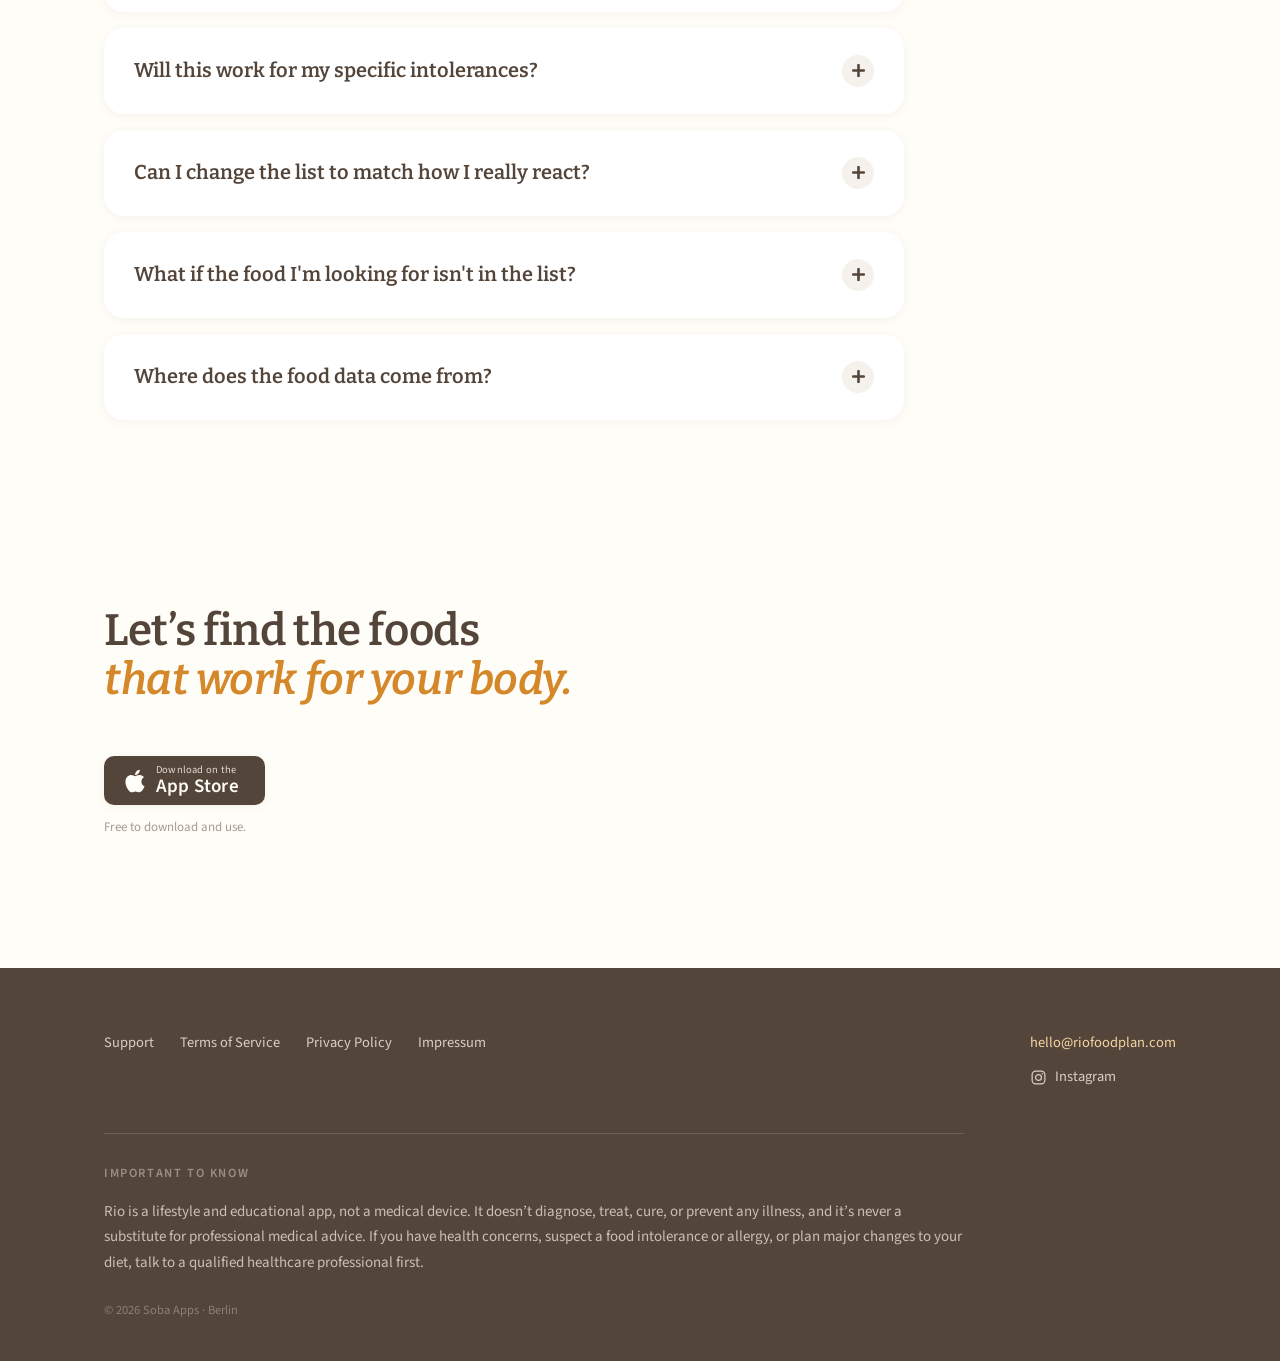
==== commit 636f19a7: "revert: restore homepage to original, remove nav test files Co-Authored-By: Claude Opus 4.8 <noreply" ====
--- a/index.html
+++ b/index.html
@@ -3,7 +3,6 @@
 <head>
 <meta charset="UTF-8">
 <meta name="viewport" content="width=device-width, initial-scale=1.0">
-<meta name="theme-color" content="#FFFDF8">
 <title>Rio — One food list, matched to everything you react to</title>
 <meta name="description" content="Rio is a food intolerance app that helps you understand your personal tolerance to food chemicals: histamine, FODMAPs, lactose, gluten, salicylates, oxalates and sulfur.">
 <link rel="icon" type="image/png" sizes="32x32" href="/assets/app/favicon-32.png">
@@ -71,8 +70,7 @@
   font-size:17px;
   line-height:1.55;
   -webkit-font-smoothing:antialiased;
-  overflow-x:hidden;   /* fallback for Safari <16 */
-  overflow-x:clip;     /* clip does NOT make <body> a scroll container -> fixes iOS sticky-nav top gap */
+  overflow-x:hidden;
 }
 ::selection{background:var(--brand-light);color:var(--text)}
 a{color:inherit}
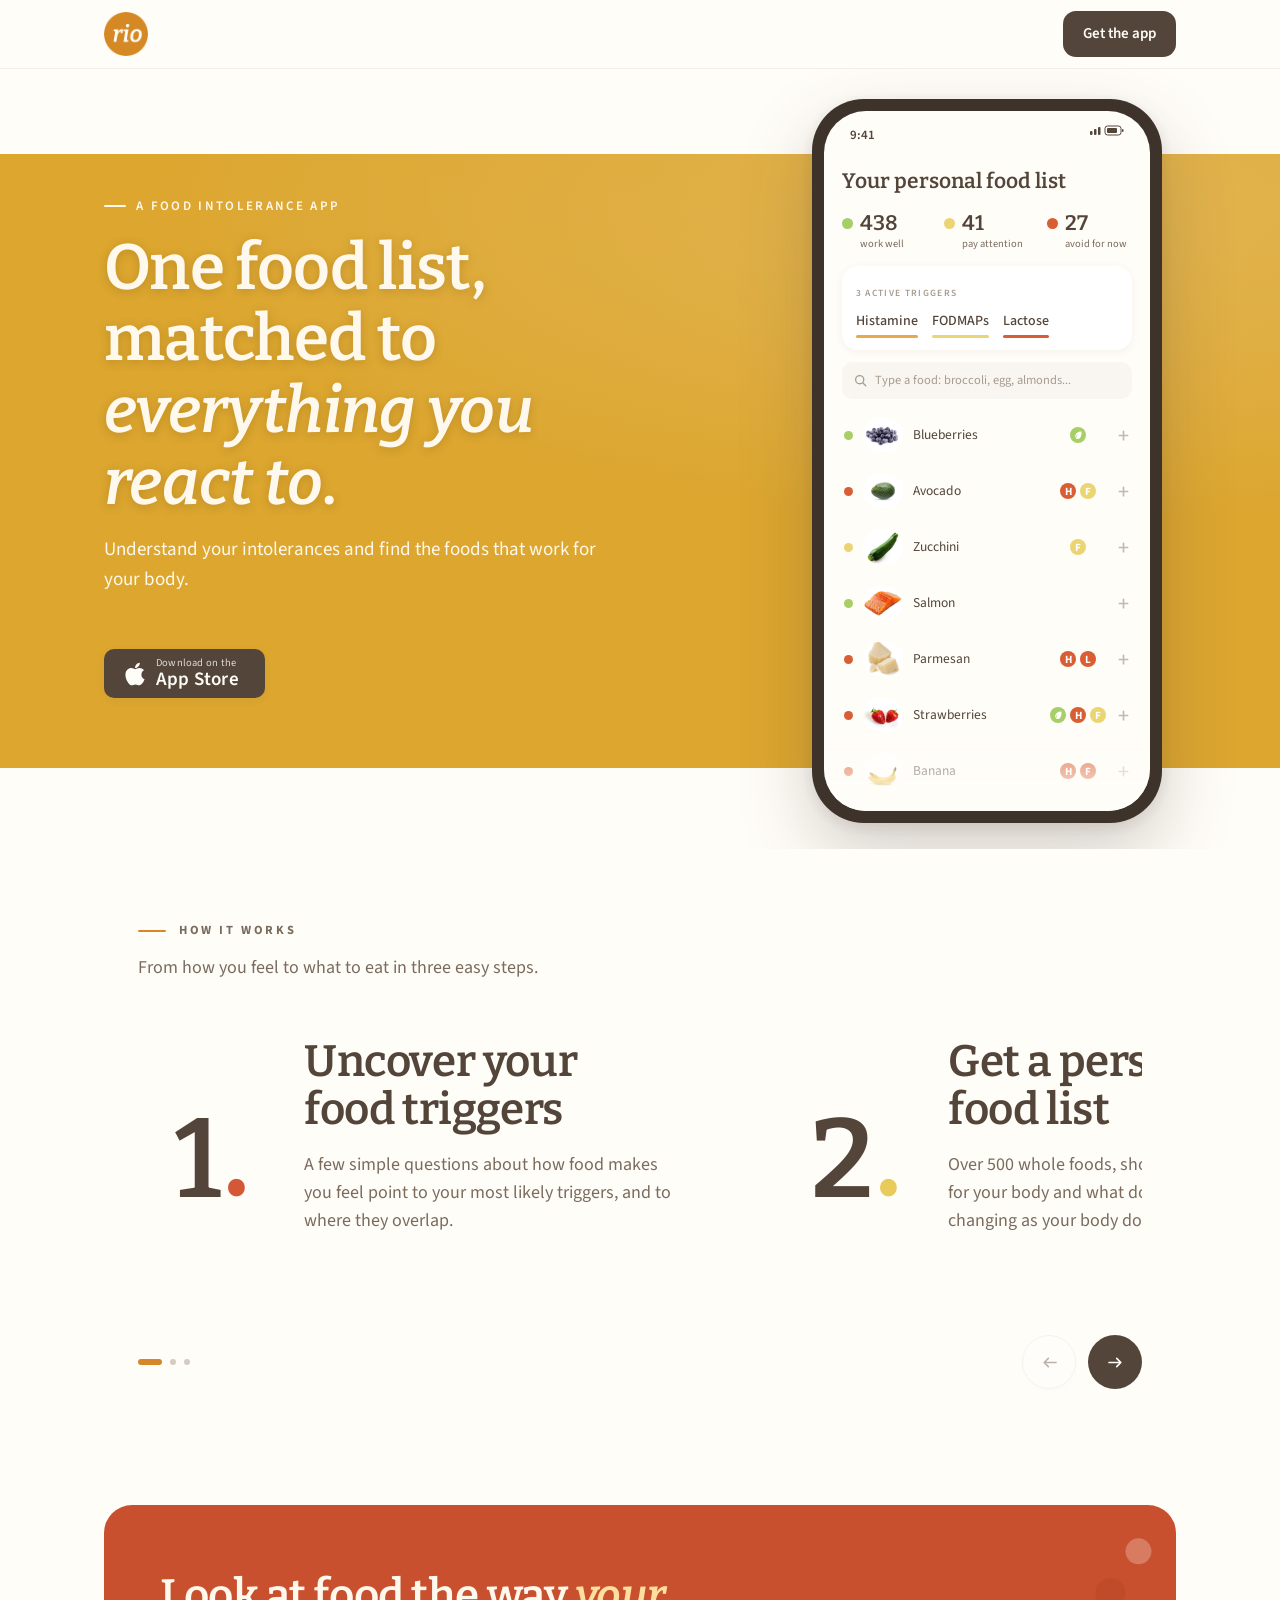
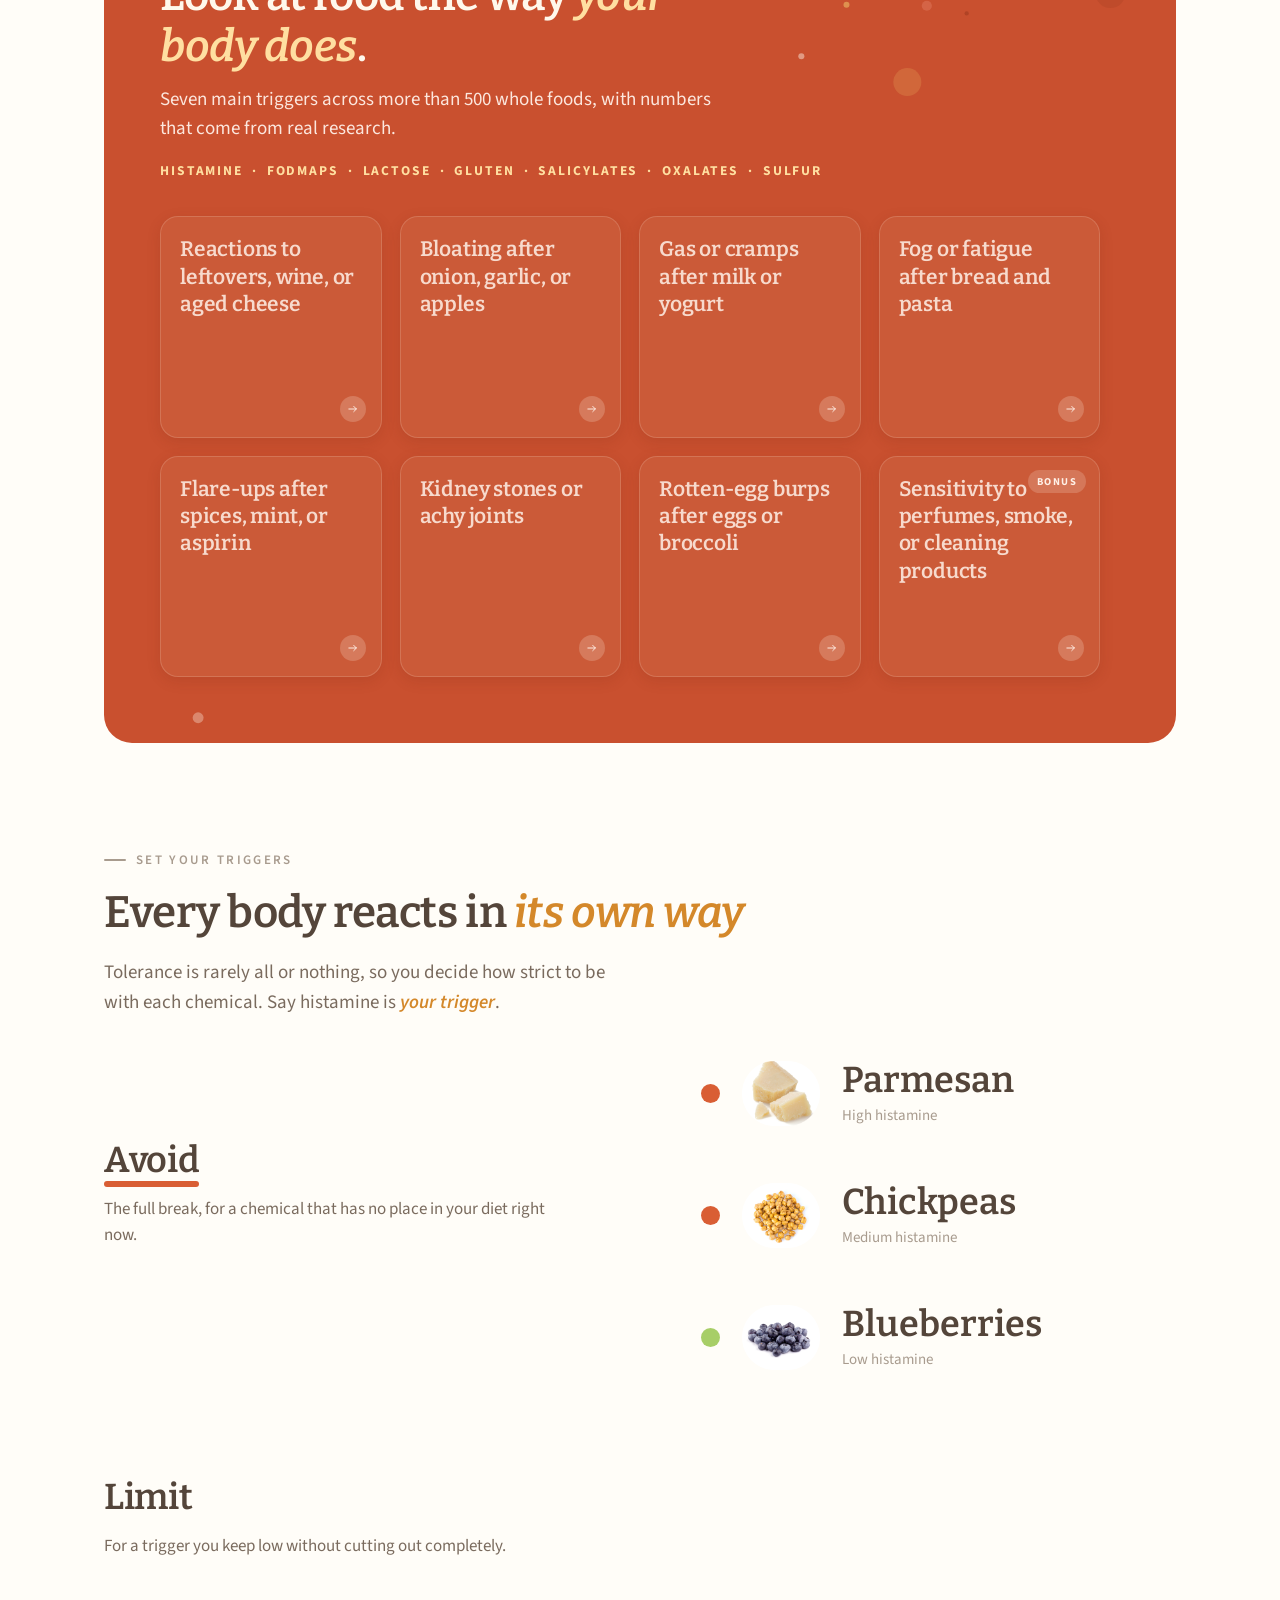
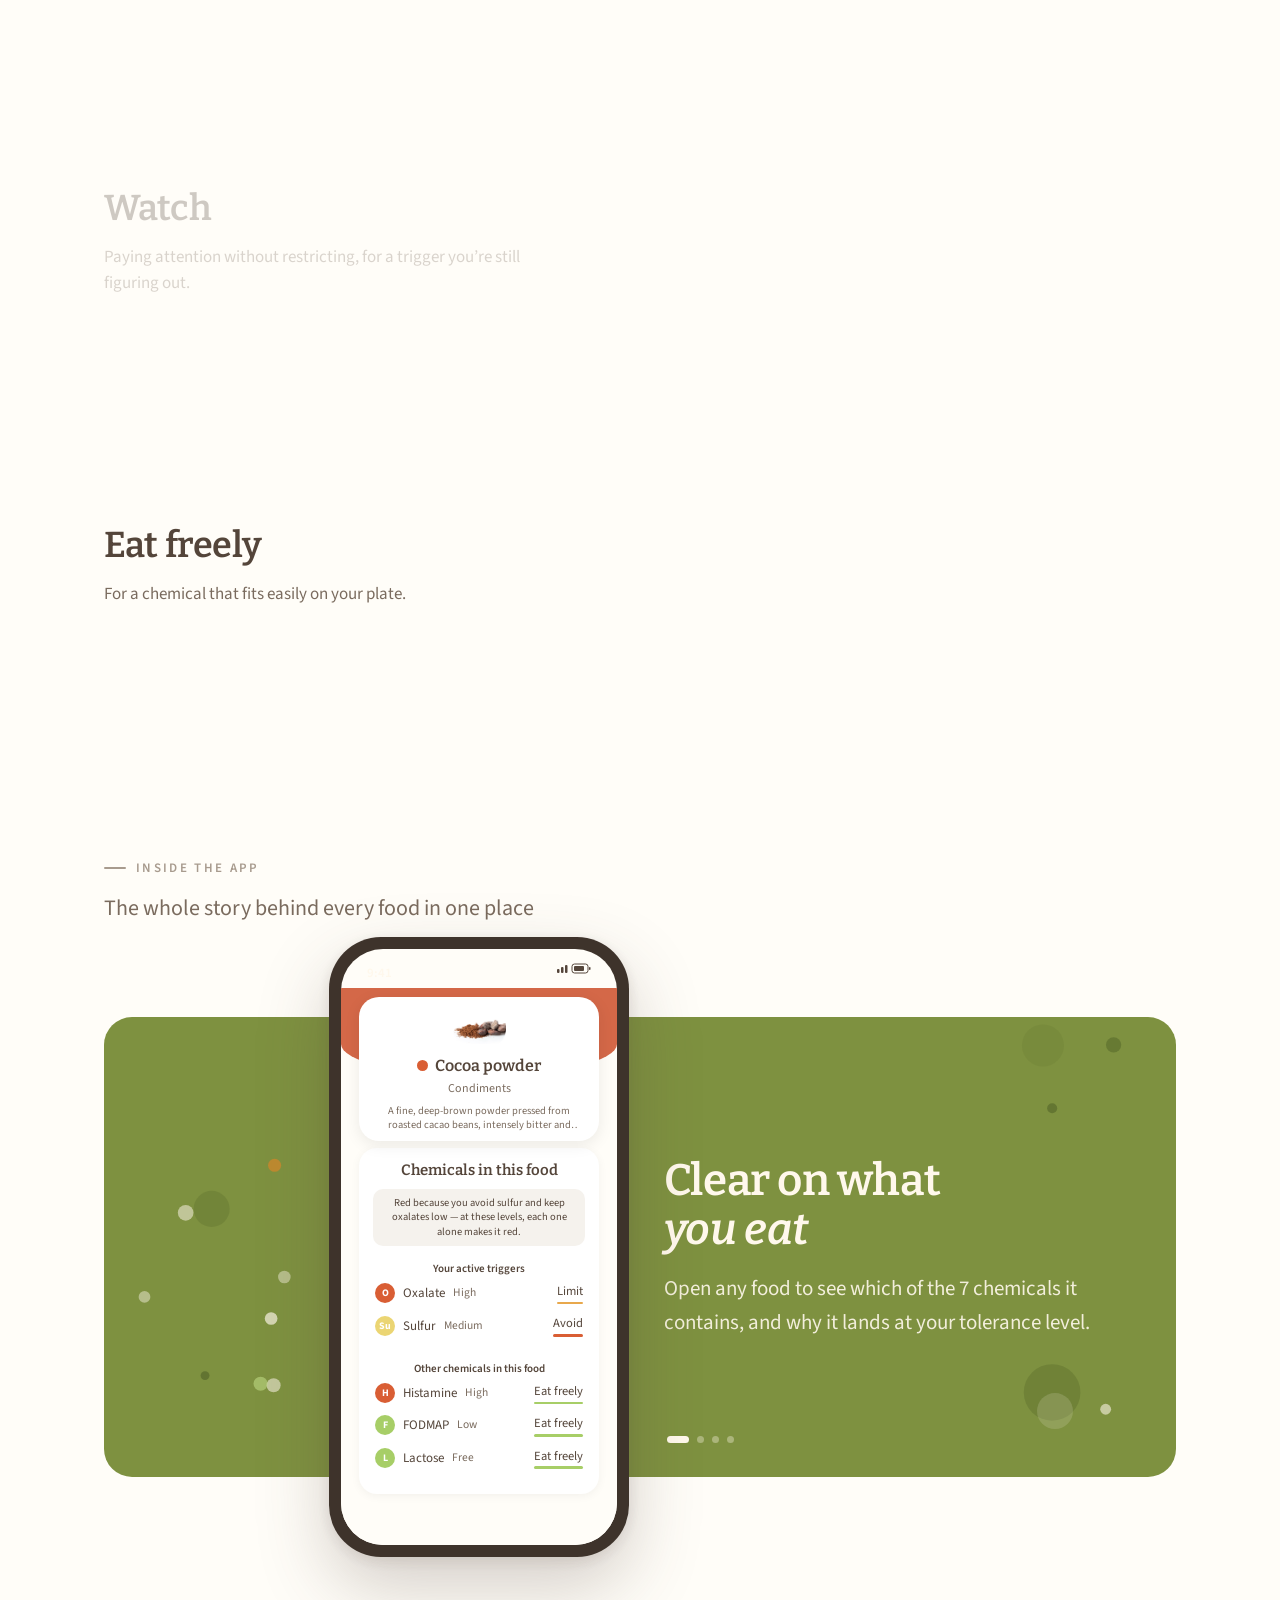
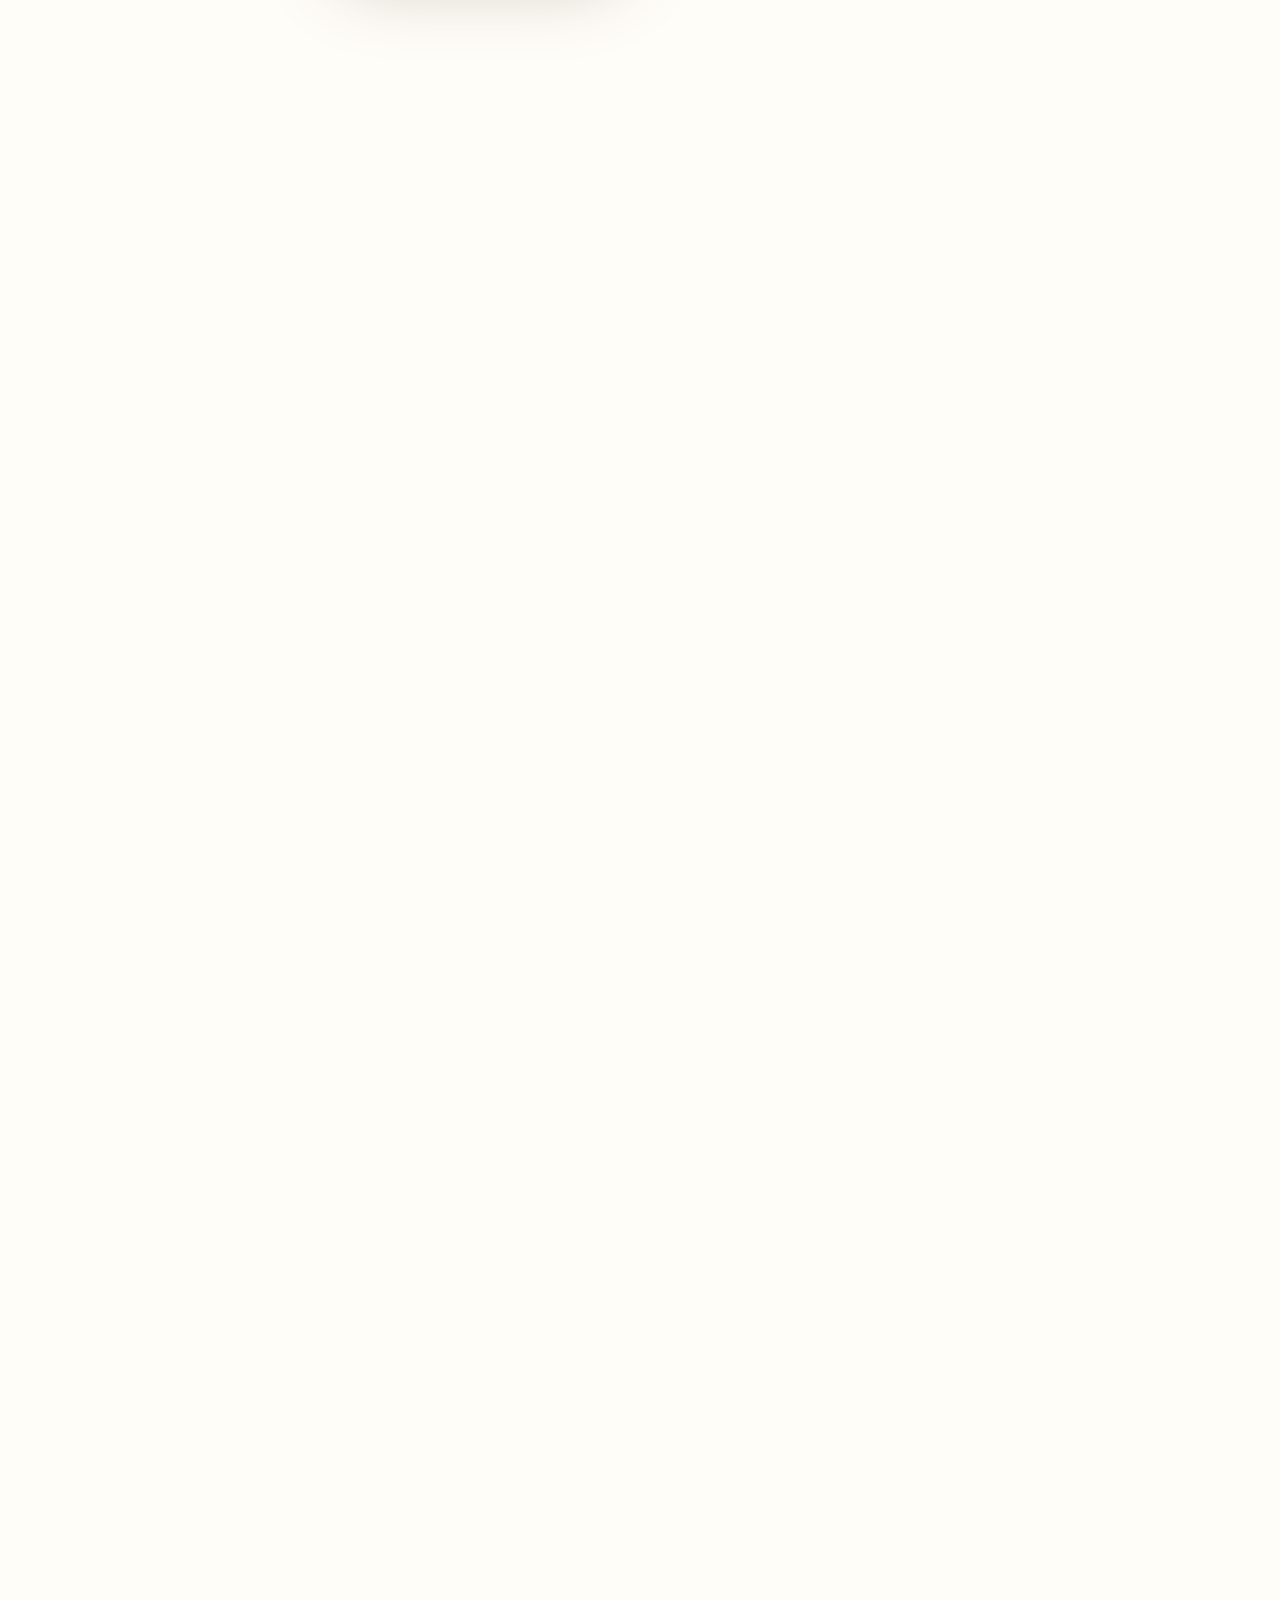
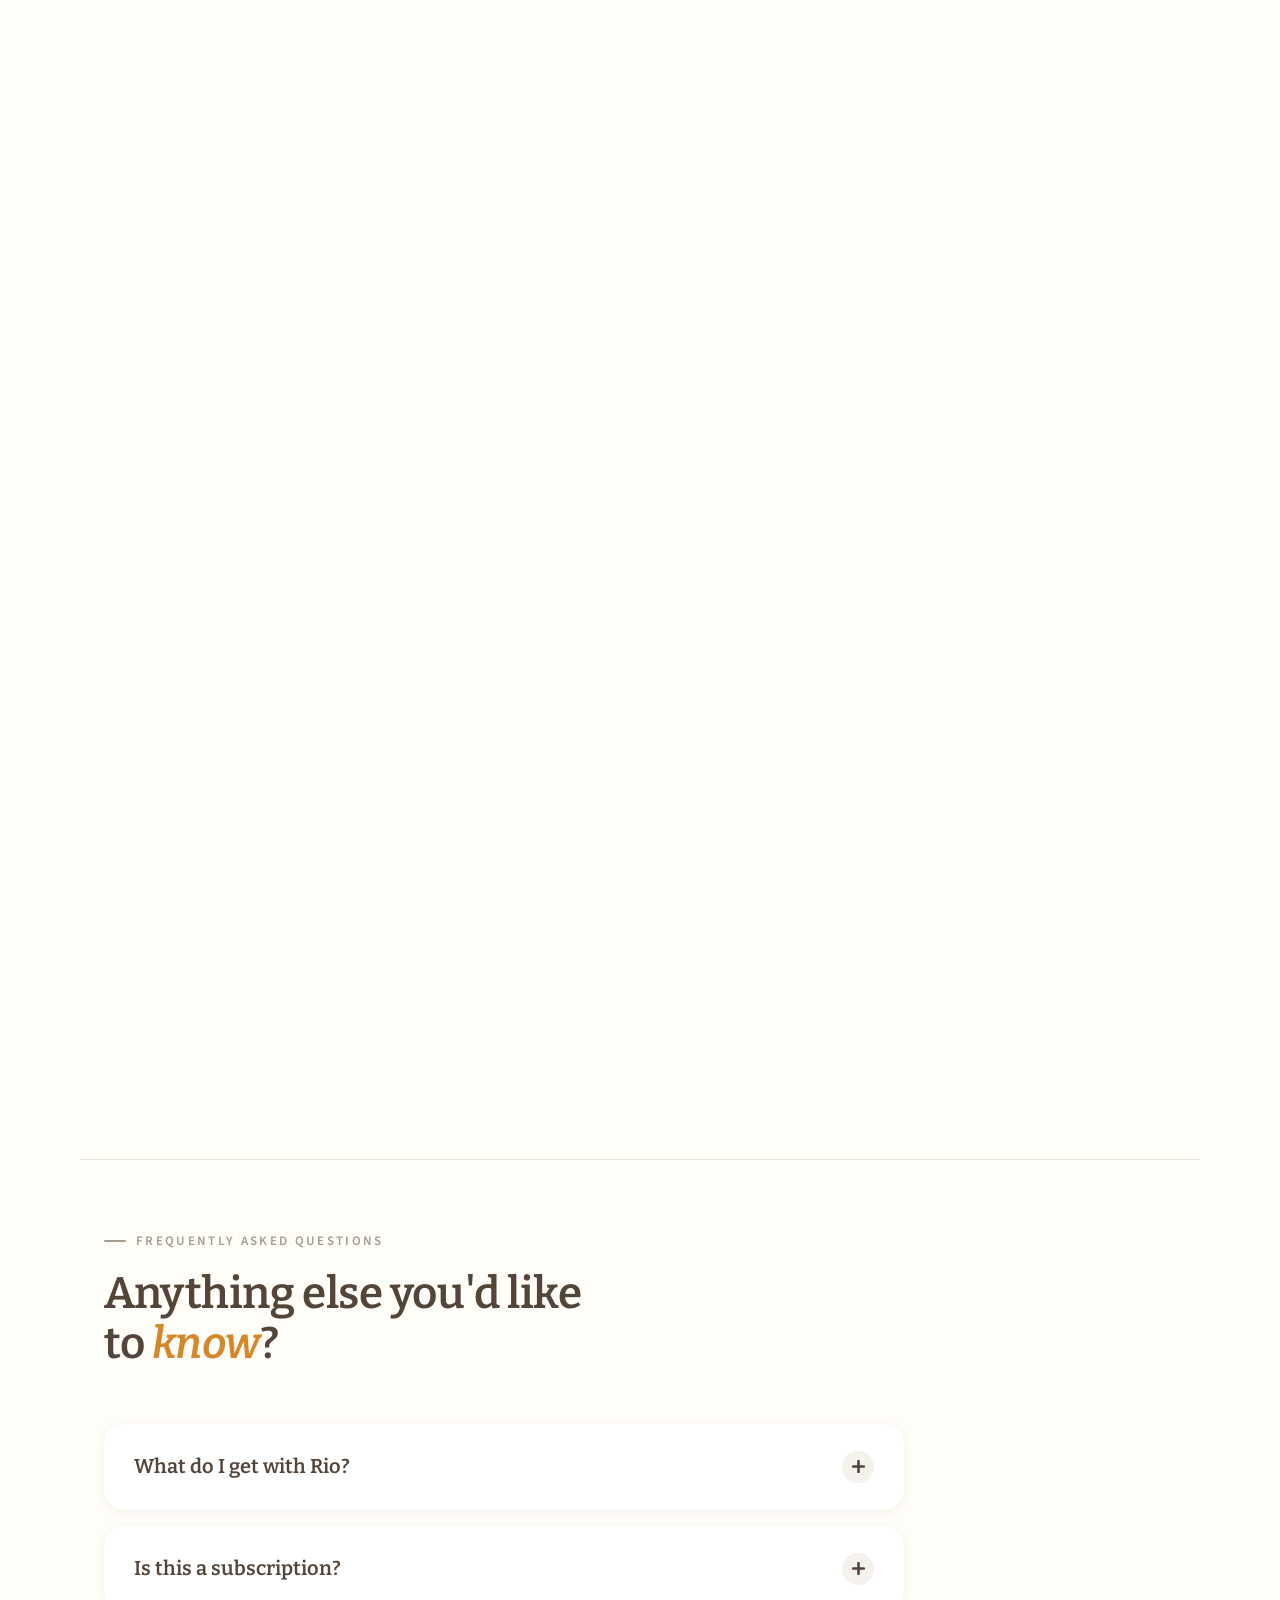
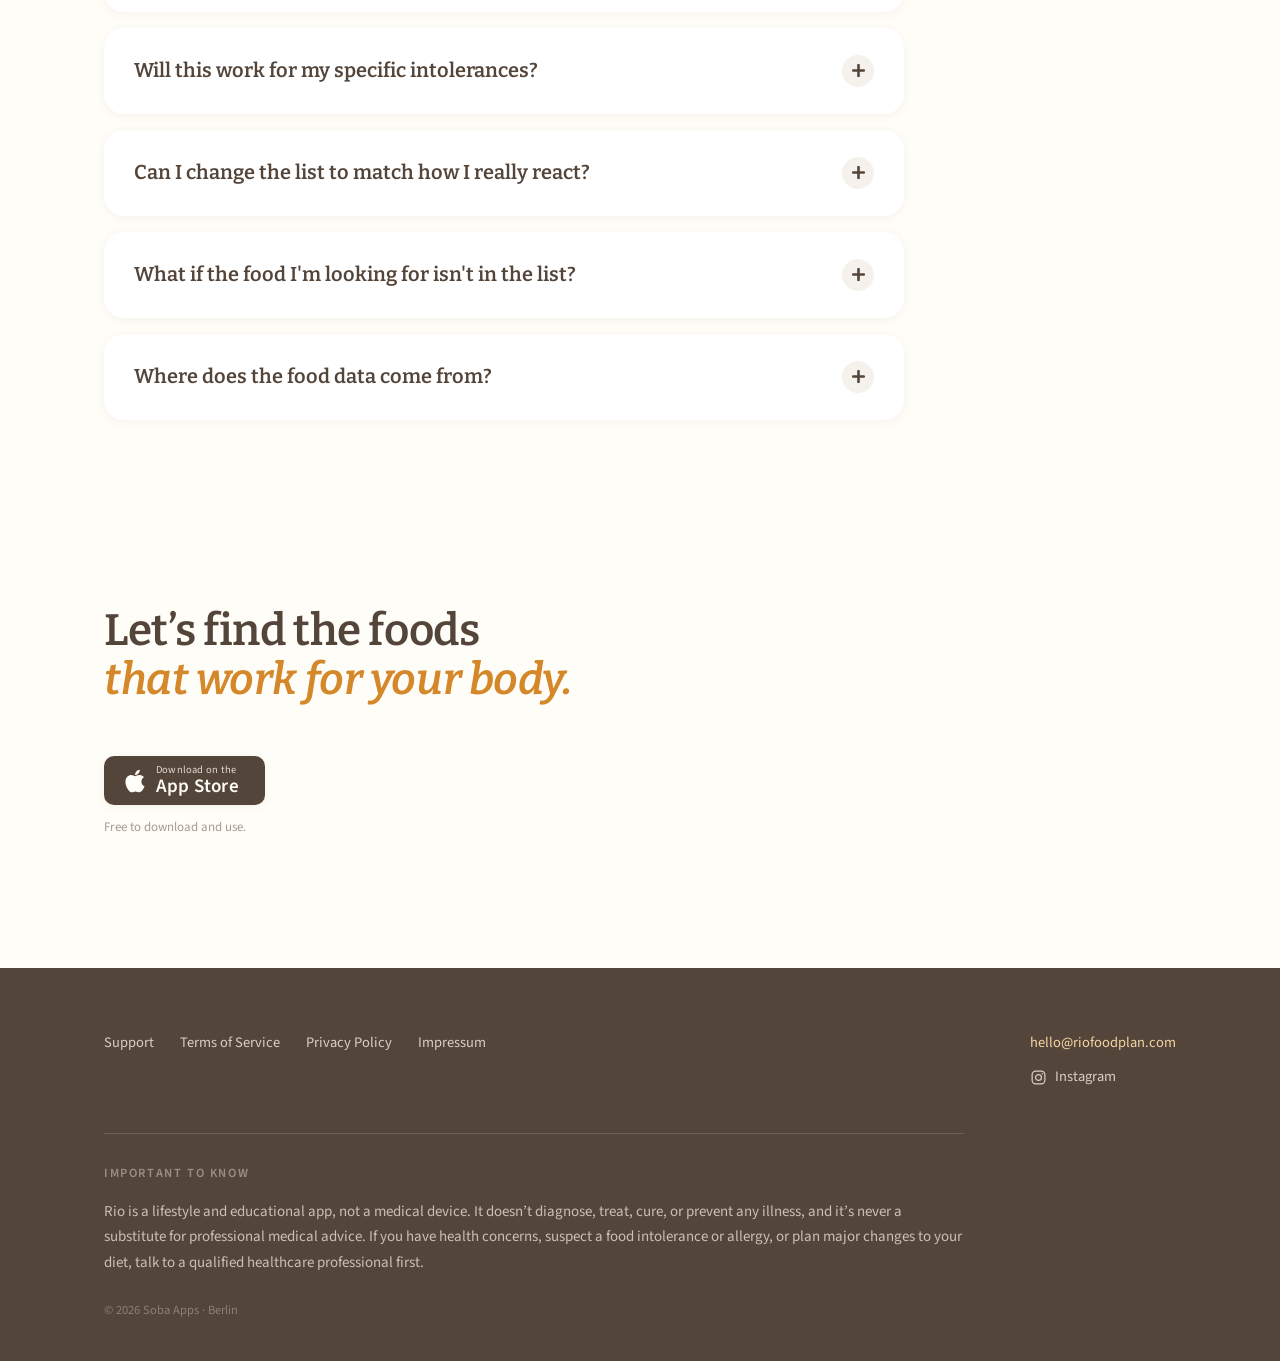
==== commit 2c00a29d: "Mobile "Inside the app": scroll past it, pin the header The section was 390vh of sticky-pinned scrol" ====
--- a/index.html
+++ b/index.html
@@ -703,14 +703,25 @@
 .feat3-copy h2{font-size:clamp(30px,4vw,44px);color:#FFF8EC;margin-bottom:18px;max-width:13ch}
 .feat3-copy h2 em{font-style:italic;color:#FFF8EC}
 .feat3-copy p{color:rgba(255,248,236,.9);font-size:clamp(18px,1.75vw,21px);max-width:460px;line-height:1.6}
+/* desktop keeps the pinned walk-through: the pager row collapses to just the dots */
+.feat3-pager{display:contents}
+.f3-arrow{display:none}
 .feat3-prog{position:absolute;left:3px;bottom:34px;display:flex;gap:8px;align-items:center;z-index:2}
 .feat3-prog b{width:7px;height:7px;border-radius:999px;background:rgba(255,248,236,.35);transition:width .3s,background .3s}
 .feat3-prog b.on{width:22px;background:#FFF8EC}
 @media(max-width:880px){
-  .feat3-scroll{height:390vh}
-  .feat3-pin{height:auto;min-height:100svh;padding-top:56px}
+  /* no scroll pin — the section sits in normal flow so you can just scroll past it,
+     and the screens are paged by swiping the card instead */
+  .feat3-scroll{height:auto}
+  .feat3-pin{position:static;height:auto;min-height:0;padding:50px 0 4px}
   .feat3-stage{display:flex;flex-direction:column}
-  .feat3-pin .feat3-head2{display:block;margin-bottom:18px}
+  /* the header pins under the nav exactly like .tvb2-head ("Set your triggers"): same
+     top/z-index/background/padding. Negative side margins bleed the cream bg to the wrap
+     edges (tvb2-head IS the wrap; this one sits inside it), so the card scrolls cleanly under. */
+  .feat3-pin .feat3-head2{
+    display:block;position:sticky;top:68px;z-index:7;background:var(--bg);
+    margin:0 -24px 18px;padding:6px 24px 14px;
+  }
   .feat3-pin .feat3-sub{margin-top:4px;font-size:15px}
   .feat3-head2--out{display:none}
   .feat3-sub{margin-top:6px;font-size:16px}
@@ -718,12 +729,29 @@
   .feat3-phone{position:static;transform:none;display:flex;justify-content:center;align-items:flex-start;margin-top:-46px;margin-bottom:0;height:462px;overflow:visible}
   .feat3 .phone{width:300px;transform:scale(.72);transform-origin:top center}
   .feat3 .screen{height:596px}
-  .feat3-copy{position:relative;top:auto;bottom:auto;right:auto;width:auto;min-height:158px;padding:0 20px 6px;text-align:center}
-  .feat3-copy .f3{align-items:center;justify-content:flex-start;padding-top:18px}
+  /* the phone screens become a real snapping strip you drag with your finger */
+  .feat3-screens{display:flex;overflow-x:auto;overflow-y:hidden;scroll-snap-type:x mandatory;overscroll-behavior-x:contain;-webkit-overflow-scrolling:touch;scrollbar-width:none}
+  .feat3-screens::-webkit-scrollbar{display:none}
+  .feat3-screen{position:relative;inset:auto;flex:0 0 100%;min-width:0;height:100%;overflow:hidden;opacity:1;transition:none;scroll-snap-align:start;scroll-snap-stop:always}
+  .feat3-copy{position:relative;top:auto;bottom:auto;right:auto;width:auto;min-height:204px;padding:0 20px 6px;text-align:center}
+  .feat3-copy .f3{align-items:center;justify-content:flex-start;padding-top:52px}
   .feat3-copy h2{max-width:none;font-size:22px;margin-bottom:8px}
   .feat3-copy p{margin:0 auto;font-size:15.5px;line-height:1.5;max-width:310px}
-  .feat3-prog{position:static;justify-content:center;margin-top:10px;padding-bottom:4px}
   .feat3-copy .kicker{justify-content:center}
+  /* pager — the "how it works" foot pattern carried onto the olive card: bare elongated
+     arrows (no button chrome) flanking dots whose active one grows into a brand pill */
+  .feat3-pager{display:flex;align-items:center;justify-content:center;gap:8px;height:38px;position:relative;z-index:3}
+  .f3-arrow{
+    display:grid;place-items:center;flex:none;width:38px;height:38px;padding:0;
+    border:0;background:none;color:#FFF8EC;cursor:pointer;
+    -webkit-tap-highlight-color:transparent;transition:transform .15s ease,opacity .25s ease;
+  }
+  .f3-arrow svg{width:18px;height:18px}
+  .f3-arrow:active{transform:scale(.9)}
+  .f3-arrow:disabled{opacity:.3;cursor:default}
+  .feat3-prog{position:static;justify-content:center;gap:7px}
+  .feat3-prog b{width:6px;height:6px;background:#FFF8EC;opacity:.45;transition:width .4s cubic-bezier(.4,0,.2,1),background .4s,opacity .4s}
+  .feat3-prog b.on{width:24px;background:var(--brand);opacity:1}
 }
 @media (prefers-reduced-motion:reduce){
   .feat3-scroll{height:auto}
@@ -1366,7 +1394,11 @@
             <h2>Your food history <em>over time</em></h2>
             <p>Look back on how your list changes as you go.</p>
           </div>
-          <div class="feat3-prog" id="feat3Prog" aria-hidden="true"><b class="on"></b><b></b><b></b><b></b></div>
+          <div class="feat3-pager" id="feat3Pager">
+            <button class="f3-arrow f3-arrow--prev" type="button" aria-label="Previous screen"><svg viewBox="0 0 16 16" fill="none" stroke="currentColor" stroke-width="1.35" stroke-linecap="round" stroke-linejoin="round" aria-hidden="true"><path d="M13.5 8h-10M7 4.5l-3.5 3.5 3.5 3.5"/></svg></button>
+            <div class="feat3-prog" id="feat3Prog" aria-hidden="true"><b class="on"></b><b></b><b></b><b></b></div>
+            <button class="f3-arrow f3-arrow--next" type="button" aria-label="Next screen"><svg viewBox="0 0 16 16" fill="none" stroke="currentColor" stroke-width="1.35" stroke-linecap="round" stroke-linejoin="round" aria-hidden="true"><path d="M2.5 8h10M9 4.5l3.5 3.5-3.5 3.5"/></svg></button>
+          </div>
         </div>
         </div>
         </div>
@@ -1614,34 +1646,95 @@
   let rt; addEventListener('resize',()=>{clearTimeout(rt); rt=setTimeout(build,200);});
 })();
 
-/* features — pinned: change the phone screen + the copy as you scroll through the 3 steps */
+/* features — desktop: pinned, the screen + copy change as you scroll through the 4 steps.
+   mobile: no pin, the section scrolls past normally and the screens are paged by swipe/arrows. */
 (function(){
   const scroll=document.getElementById('feat3Scroll');
   if(!scroll) return;
+  const card=document.querySelector('.feat3-card');
+  const strip=document.querySelector('.feat3-screens');
   const screens=[...document.querySelectorAll('.feat3-screen')];
   const copies=[...document.querySelectorAll('#feat3Copy .f3')];
   const prog=[...document.querySelectorAll('#feat3Prog b')];
+  const prevBtn=document.querySelector('.f3-arrow--prev');
+  const nextBtn=document.querySelector('.f3-arrow--next');
   const N=screens.length;
-  if(matchMedia('(prefers-reduced-motion: reduce)').matches) return;
-  let ticking=false,cur=-1;
+  const reduce=matchMedia('(prefers-reduced-motion: reduce)').matches;
+  const mob=matchMedia('(max-width:880px)');
+  let cur=-1;
+
+  function setIdx(idx){
+    idx=Math.max(0,Math.min(N-1,idx));
+    if(idx===cur) return;
+    cur=idx;
+    screens.forEach((s,i)=>s.classList.toggle('active',i===idx));
+    copies.forEach((c,i)=>c.classList.toggle('active',i===idx));
+    prog.forEach((d,i)=>d.classList.toggle('on',i===idx));
+    if(prevBtn) prevBtn.disabled=idx===0;
+    if(nextBtn) nextBtn.disabled=idx===N-1;
+  }
+
+  /* ---- mobile: the strip's own scroll position is the source of truth ---- */
+  // scrollTo({behavior:'smooth'}) is silently dropped inside the scaled phone, which left the
+  // index moving while the strip stayed put — so tween scrollLeft by hand, snap off while it runs.
+  let anim=null;
+  function goTo(i){
+    const w=strip.clientWidth; if(!w) return;
+    i=Math.max(0,Math.min(N-1,i));
+    setIdx(i);
+    if(anim) cancelAnimationFrame(anim);
+    const from=strip.scrollLeft, to=i*w;
+    if(reduce||from===to){ strip.scrollLeft=to; anim=null; strip.style.scrollSnapType=''; return; }
+    strip.style.scrollSnapType='none';
+    const t0=performance.now(), dur=400;
+    (function step(now){
+      const k=Math.min(1,(now-t0)/dur);
+      strip.scrollLeft=from+(to-from)*(1-Math.pow(1-k,3));
+      if(k<1){ anim=requestAnimationFrame(step); }
+      else { anim=null; strip.style.scrollSnapType=''; }
+    })(t0);
+  }
+  let stripTick=false;
+  strip.addEventListener('scroll',()=>{
+    if(!mob.matches||anim||stripTick||!strip.clientWidth) return;
+    stripTick=true;
+    requestAnimationFrame(()=>{ stripTick=false; setIdx(Math.round(strip.scrollLeft/strip.clientWidth)); });
+  },{passive:true});
+  if(prevBtn) prevBtn.addEventListener('click',()=>goTo(cur-1));
+  if(nextBtn) nextBtn.addEventListener('click',()=>goTo(cur+1));
+
+  // swiping the green card outside the phone pages it too, so the whole band reads as swipeable
+  let sx=0,sy=0,swiping=false;
+  card.addEventListener('touchstart',e=>{
+    if(!mob.matches||e.target.closest('.feat3-screens')) return;
+    swiping=true; sx=e.touches[0].clientX; sy=e.touches[0].clientY;
+  },{passive:true});
+  card.addEventListener('touchend',e=>{
+    if(!swiping) return;
+    swiping=false;
+    const dx=e.changedTouches[0].clientX-sx, dy=e.changedTouches[0].clientY-sy;
+    if(Math.abs(dx)>44&&Math.abs(dx)>Math.abs(dy)*1.4) goTo(cur+(dx<0?1:-1));
+  },{passive:true});
+
+  /* ---- desktop: vertical scroll through the pinned stage ---- */
+  let ticking=false;
   // iOS: innerHeight breathes as the Safari bars collapse; re-mapping progress to it
   // makes states flip mid-scroll. Freeze the height, refresh only on real resizes.
   let vhStable=innerHeight;
   addEventListener('resize',()=>{ if(Math.abs(innerHeight-vhStable)>150) vhStable=innerHeight; });
   function update(){
     ticking=false;
+    if(mob.matches||reduce) return;
     const total=scroll.offsetHeight-vhStable;
     const scrolled=Math.min(Math.max(-scroll.getBoundingClientRect().top,0),total);
     const p=total>0?scrolled/total:0;
-    const idx=Math.min(N-1,Math.floor(p*N+1e-6));
-    if(idx!==cur){ cur=idx;
-      screens.forEach((s,i)=>s.classList.toggle('active',i===idx));
-      copies.forEach((c,i)=>c.classList.toggle('active',i===idx));
-      prog.forEach((d,i)=>d.classList.toggle('on',i===idx));
-    }
+    setIdx(Math.min(N-1,Math.floor(p*N+1e-6)));
   }
   function onScroll(){ if(!ticking){ticking=true;requestAnimationFrame(update);} }
-  addEventListener('scroll',onScroll,{passive:true}); addEventListener('resize',onScroll); update();
+  addEventListener('scroll',onScroll,{passive:true});
+  addEventListener('resize',onScroll);
+  mob.addEventListener('change',()=>{ cur=-1; if(mob.matches){ strip.scrollLeft=0; setIdx(0); } else update(); });
+  setIdx(0); update();
 })();
 
 /* flip cards — tap to flip on touch / click (hover handles desktop) */
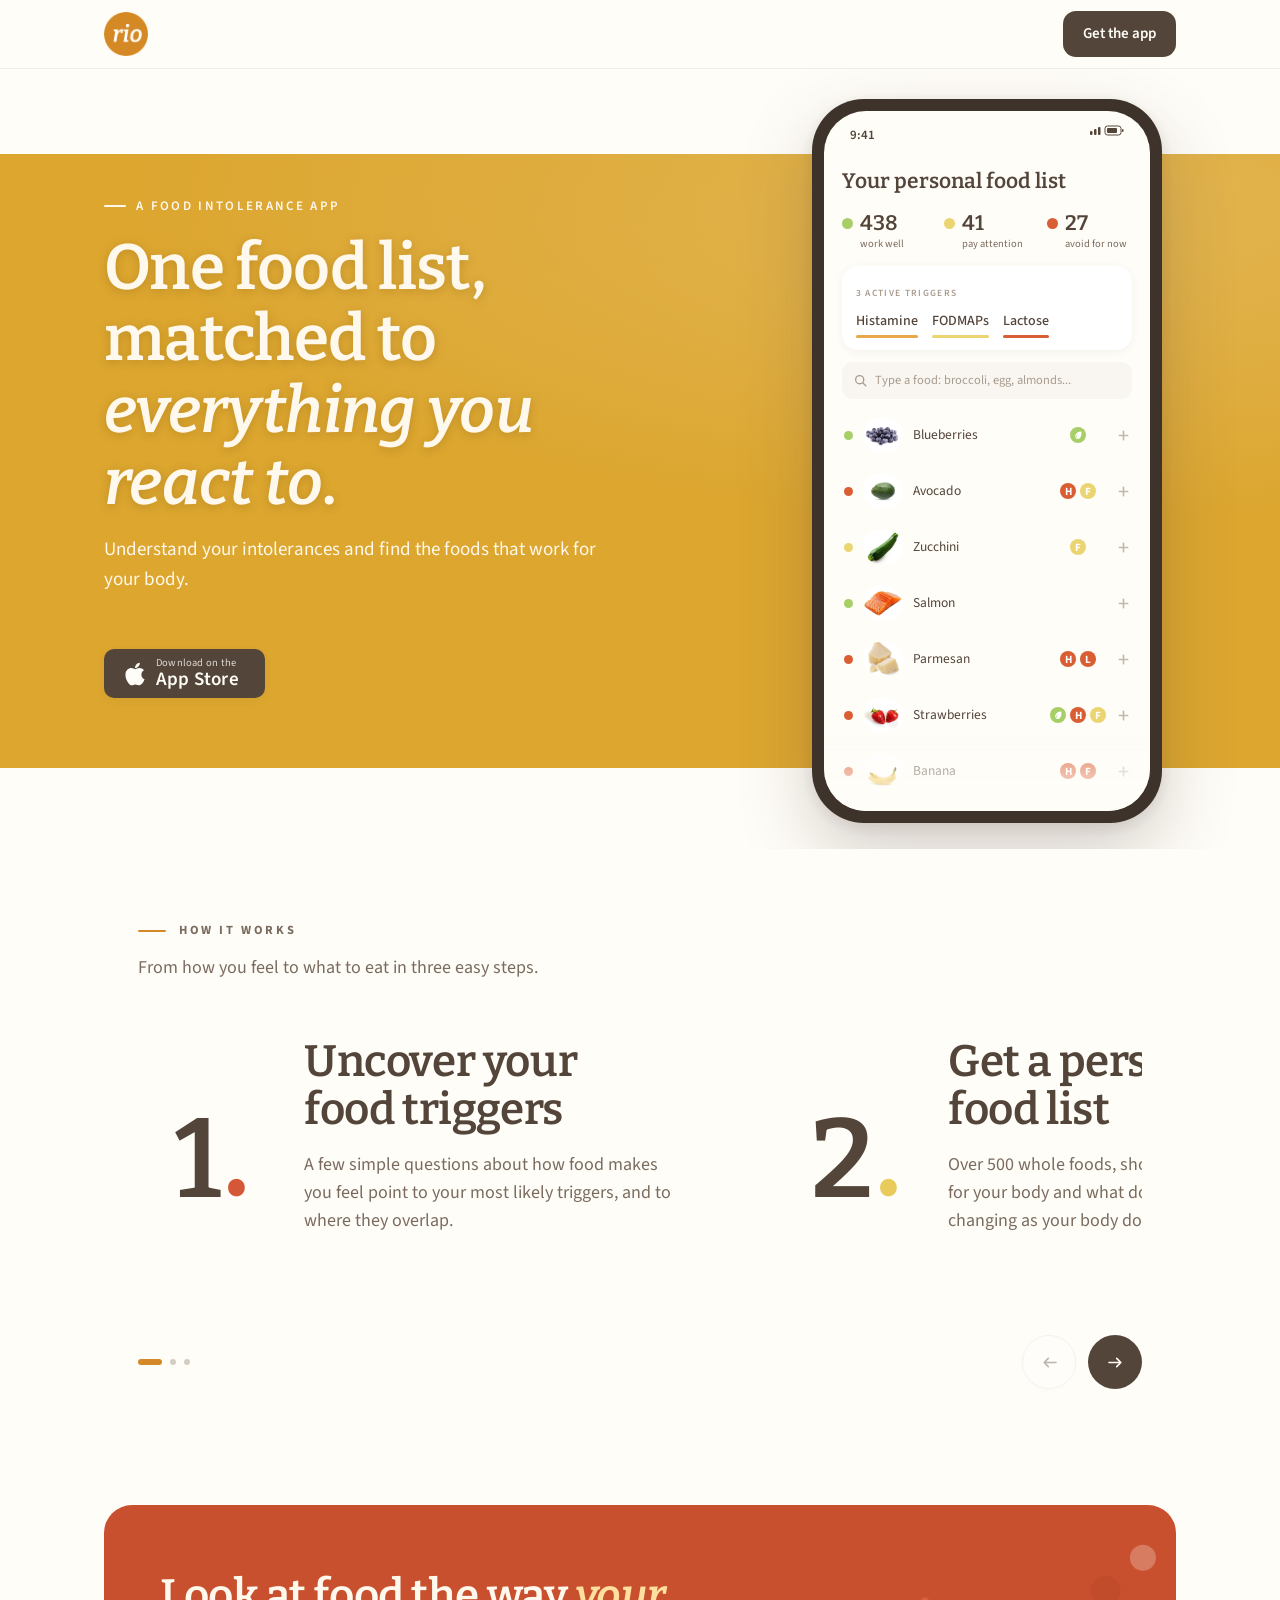
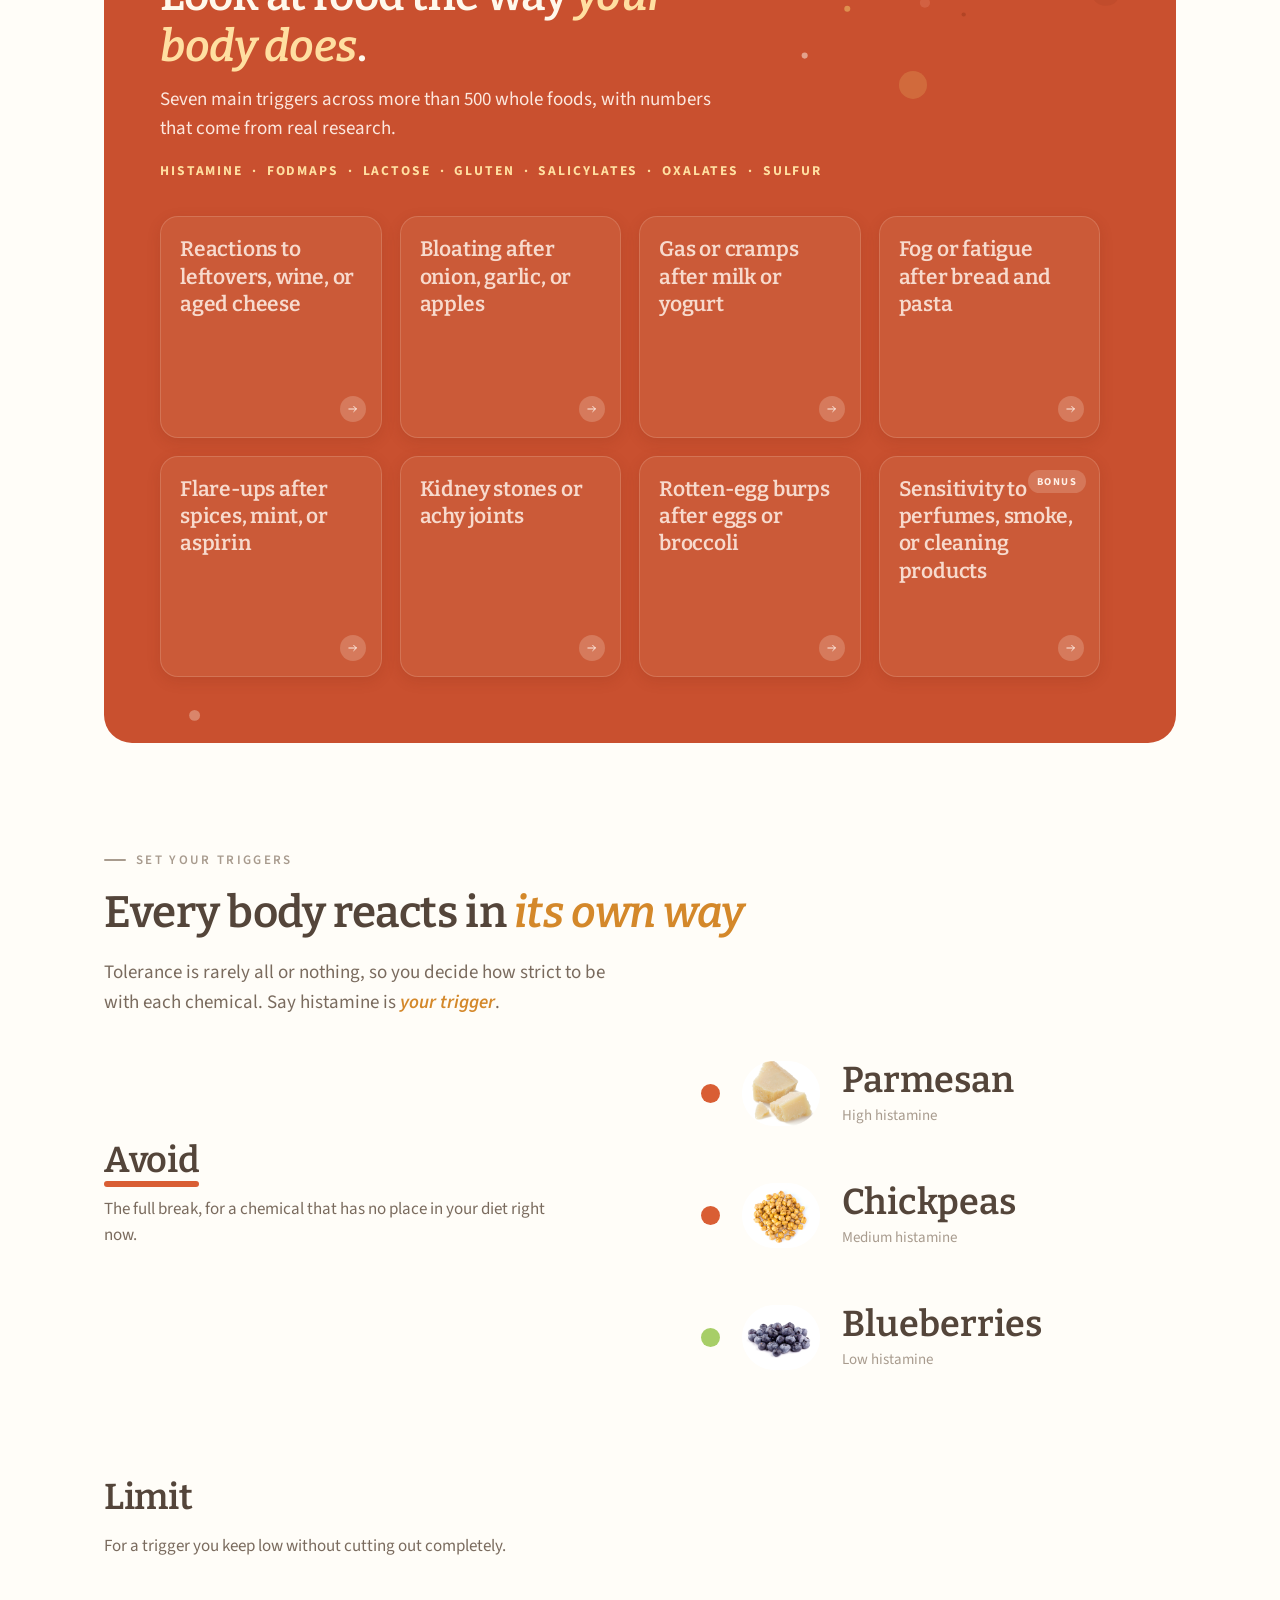
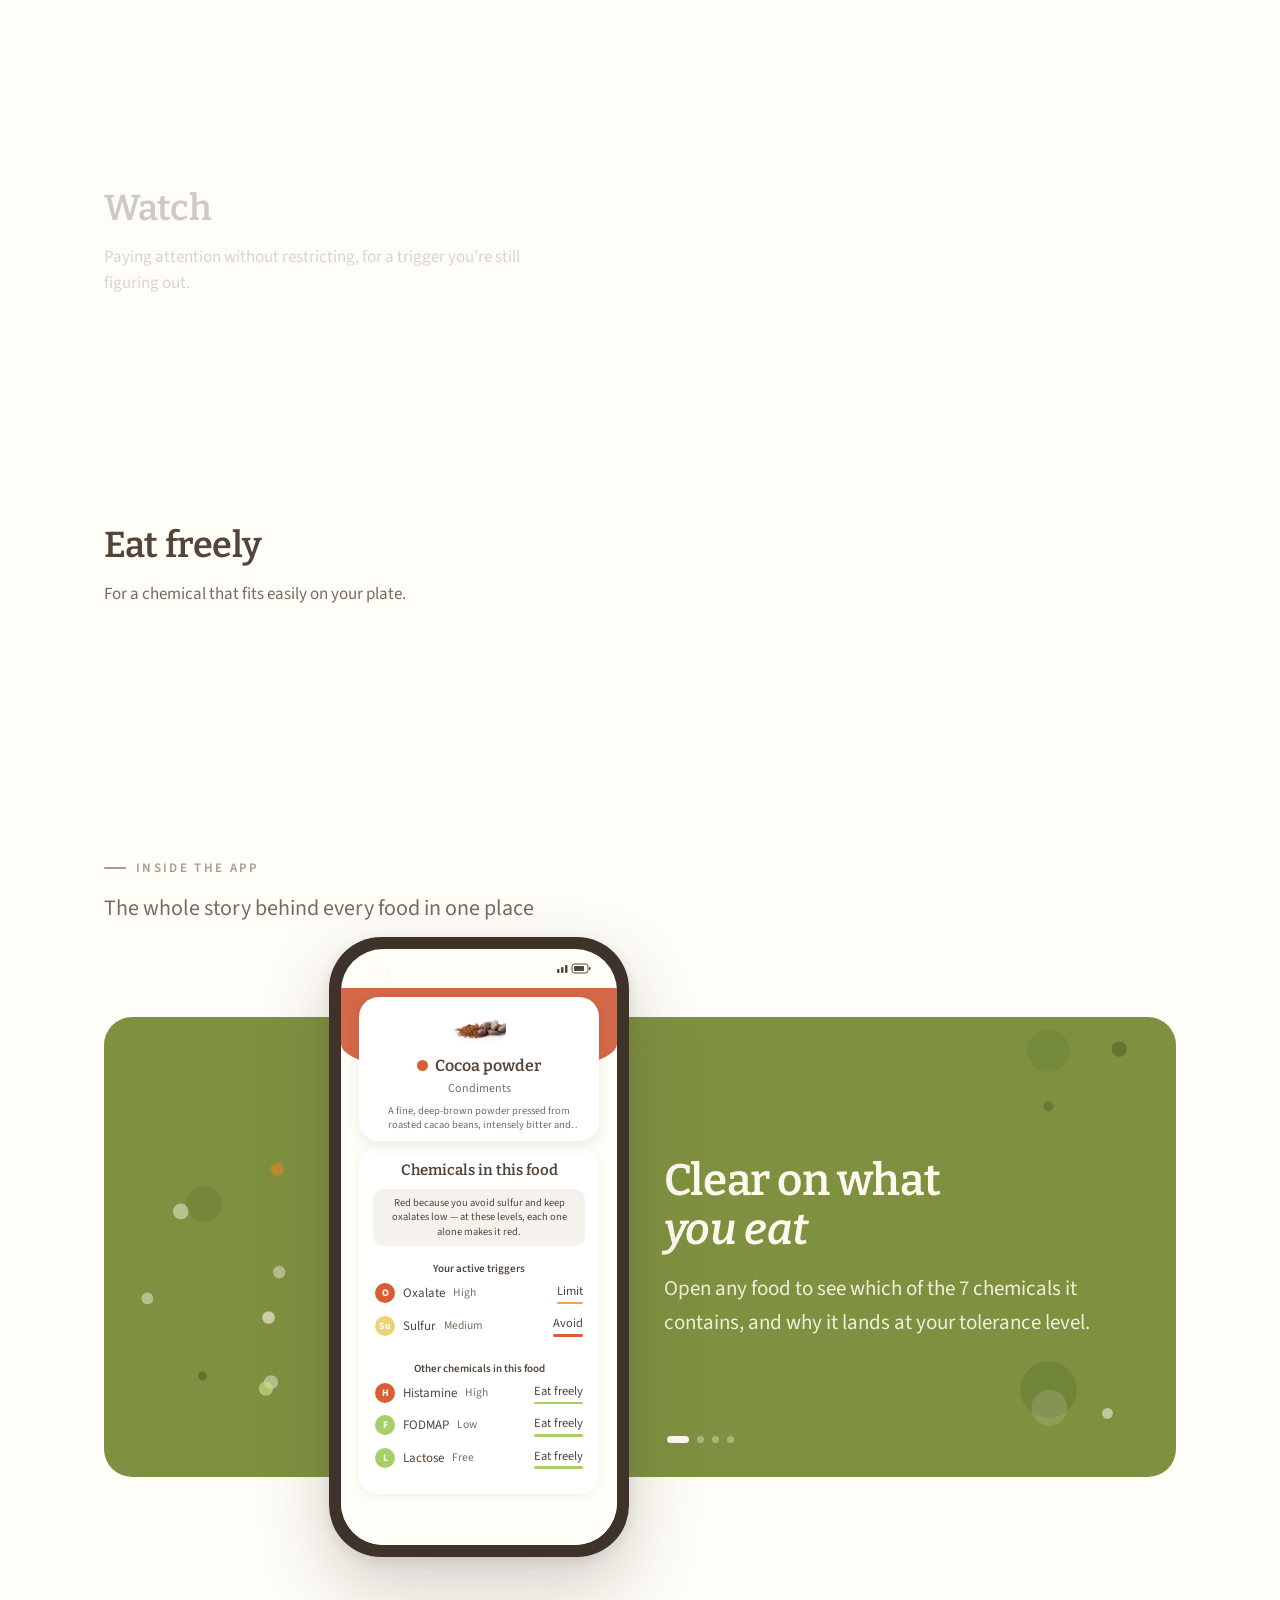
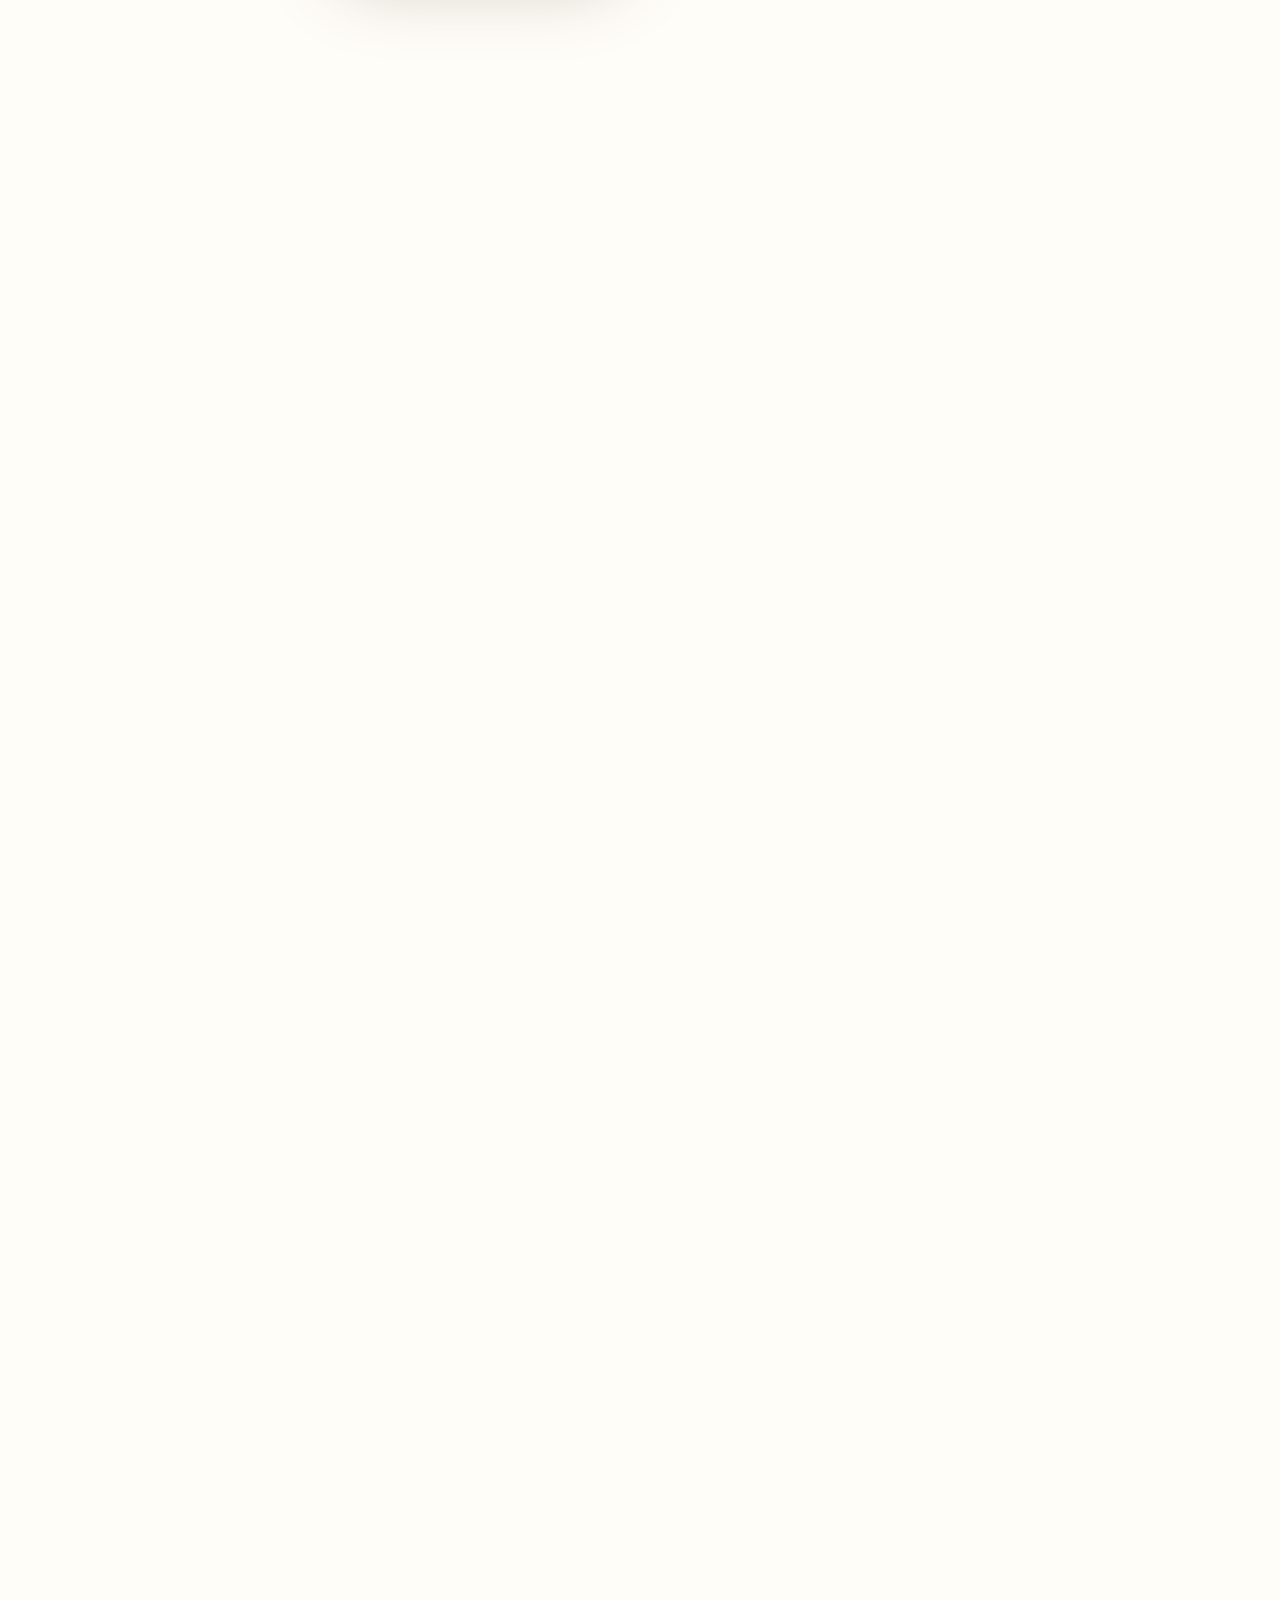
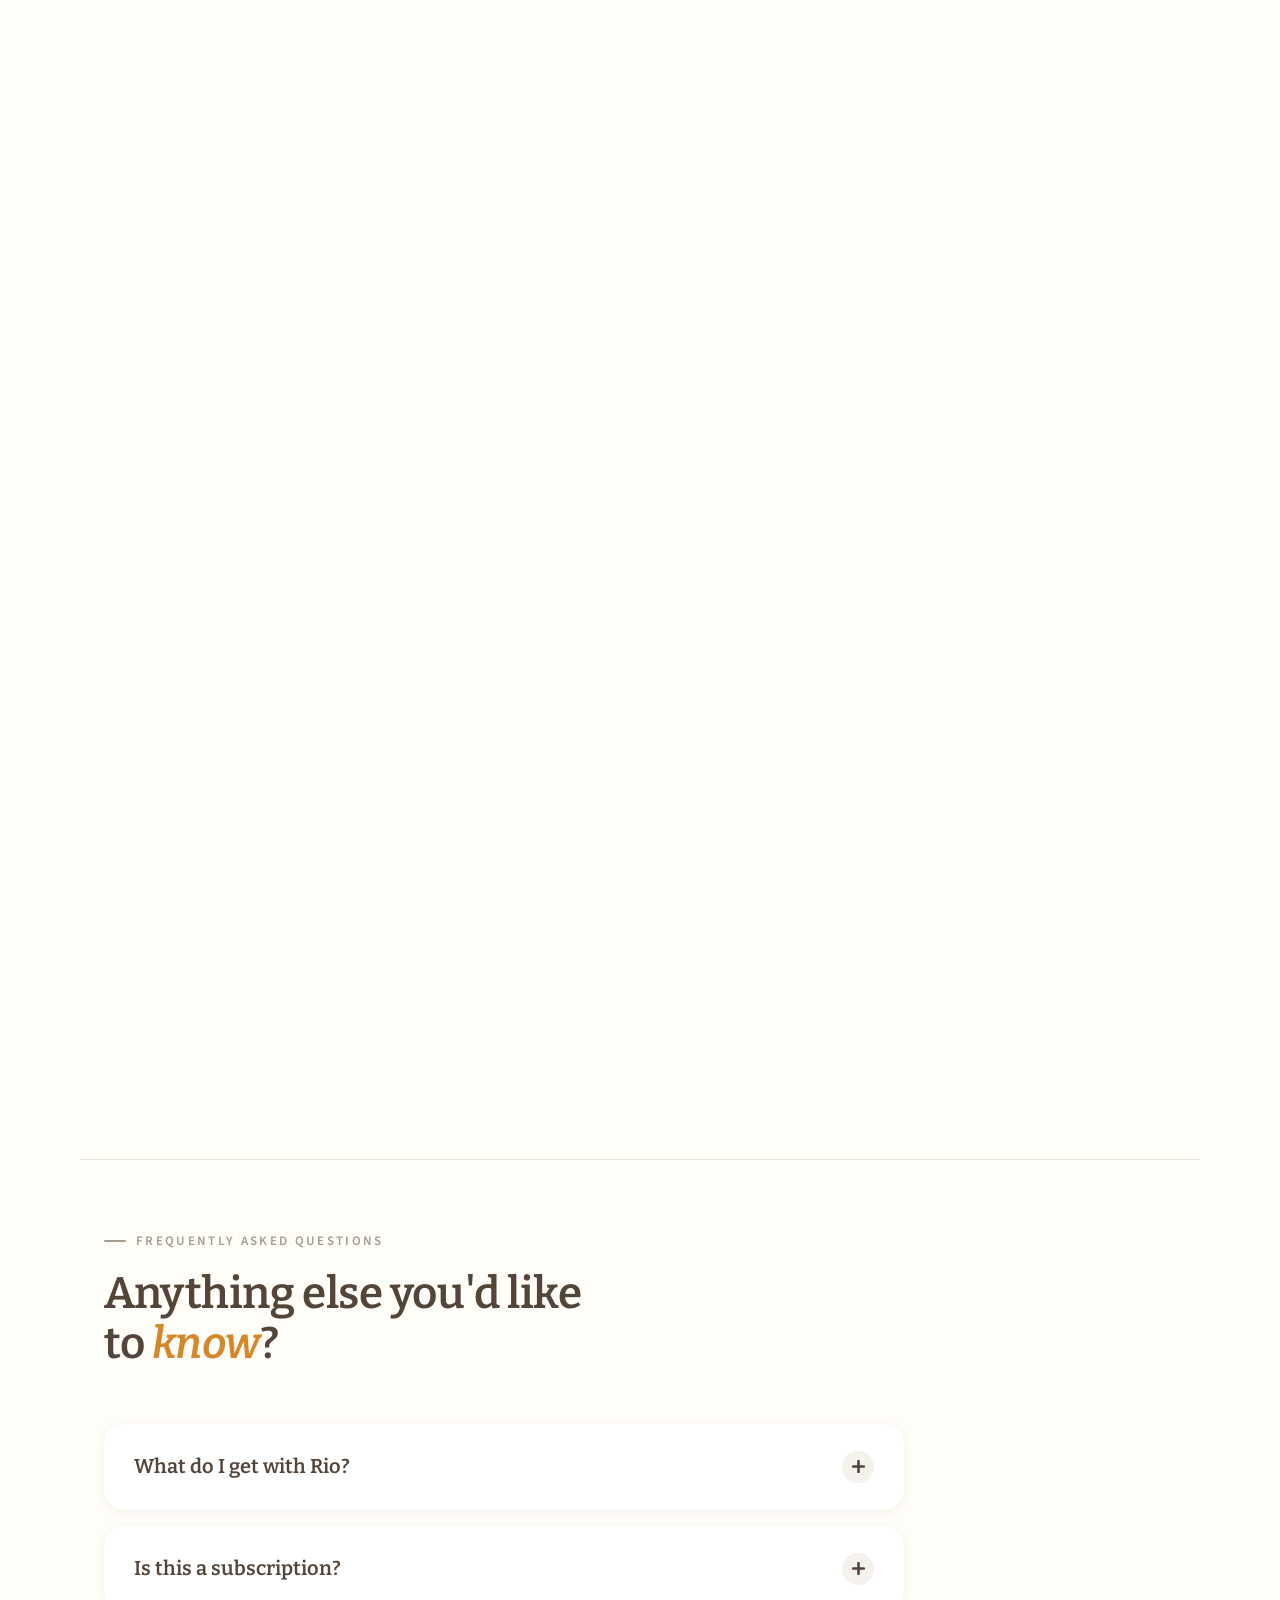
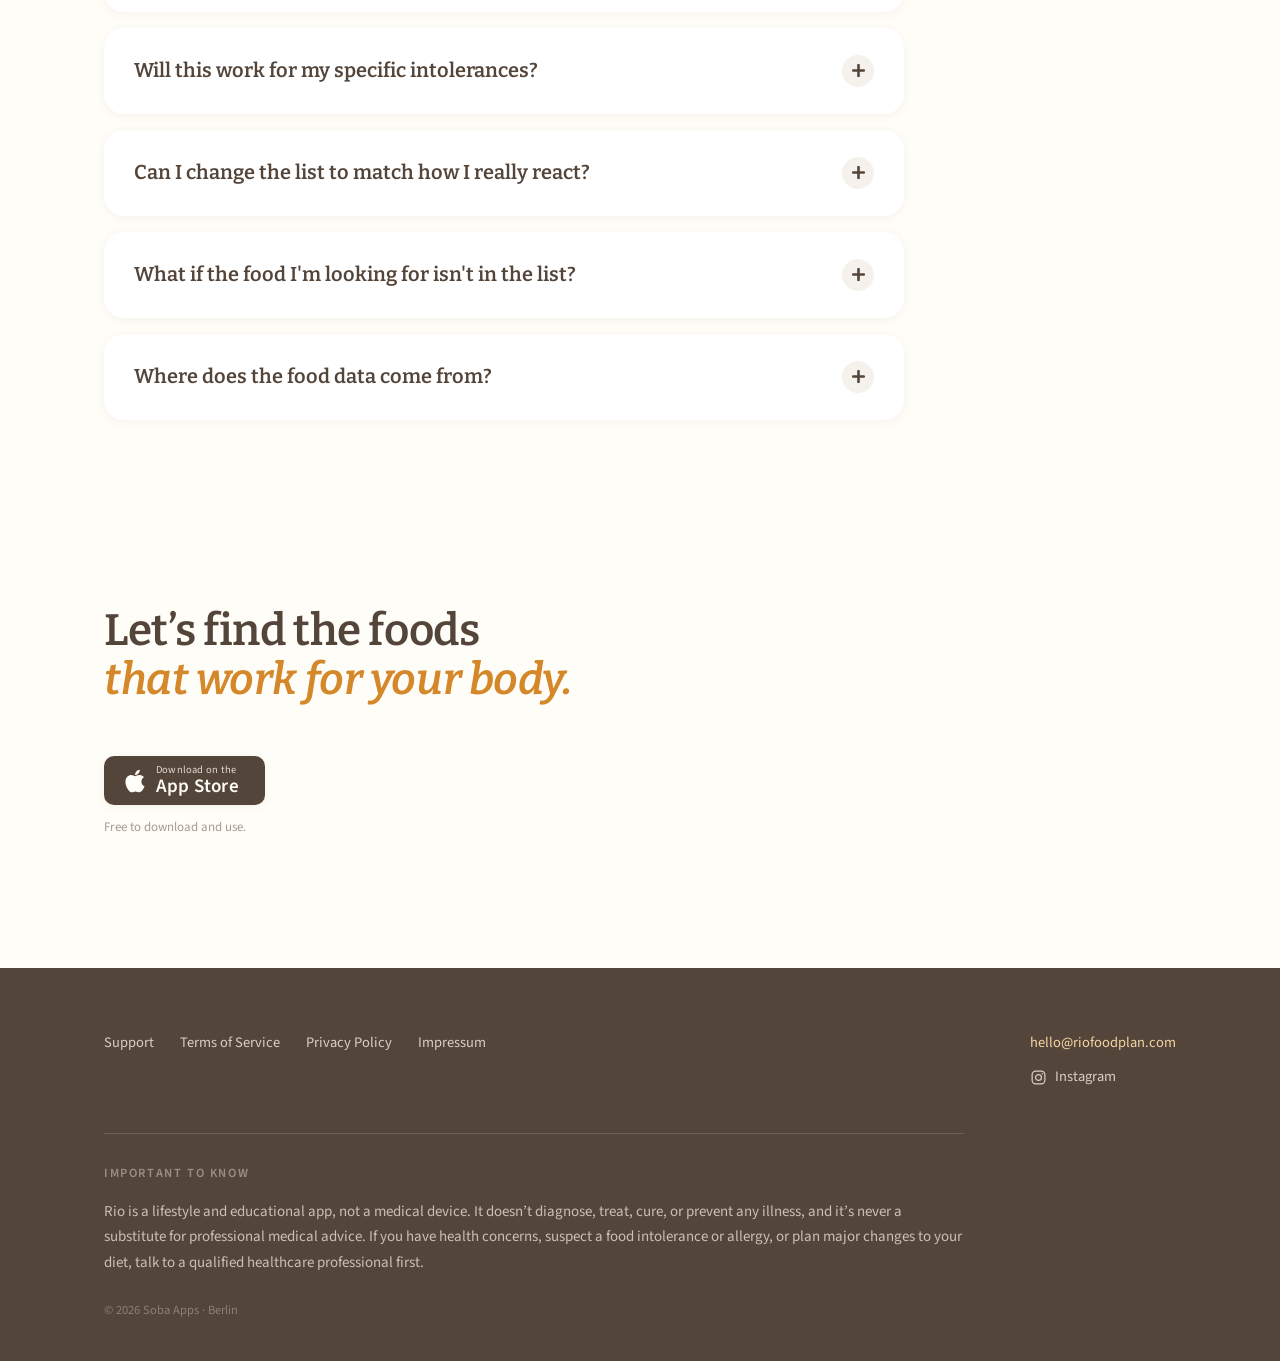
==== commit fd6209ab: "Revert the mobile "Inside the app" rework, keep only the header fix The previous commit unpinned the" ====
--- a/index.html
+++ b/index.html
@@ -703,25 +703,16 @@
 .feat3-copy h2{font-size:clamp(30px,4vw,44px);color:#FFF8EC;margin-bottom:18px;max-width:13ch}
 .feat3-copy h2 em{font-style:italic;color:#FFF8EC}
 .feat3-copy p{color:rgba(255,248,236,.9);font-size:clamp(18px,1.75vw,21px);max-width:460px;line-height:1.6}
-/* desktop keeps the pinned walk-through: the pager row collapses to just the dots */
-.feat3-pager{display:contents}
-.f3-arrow{display:none}
 .feat3-prog{position:absolute;left:3px;bottom:34px;display:flex;gap:8px;align-items:center;z-index:2}
 .feat3-prog b{width:7px;height:7px;border-radius:999px;background:rgba(255,248,236,.35);transition:width .3s,background .3s}
 .feat3-prog b.on{width:22px;background:#FFF8EC}
 @media(max-width:880px){
-  /* no scroll pin — the section sits in normal flow so you can just scroll past it,
-     and the screens are paged by swiping the card instead */
-  .feat3-scroll{height:auto}
-  .feat3-pin{position:static;height:auto;min-height:0;padding:50px 0 4px}
+  .feat3-scroll{height:390vh}
+  /* the pin sticks at top:0 and the nav is 68px tall, so 56px parked the header underneath it.
+     92px clears the nav with a line of air and matches the desktop pin. */
+  .feat3-pin{height:auto;min-height:100svh;padding-top:92px}
   .feat3-stage{display:flex;flex-direction:column}
-  /* the header pins under the nav exactly like .tvb2-head ("Set your triggers"): same
-     top/z-index/background/padding. Negative side margins bleed the cream bg to the wrap
-     edges (tvb2-head IS the wrap; this one sits inside it), so the card scrolls cleanly under. */
-  .feat3-pin .feat3-head2{
-    display:block;position:sticky;top:68px;z-index:7;background:var(--bg);
-    margin:0 -24px 18px;padding:6px 24px 14px;
-  }
+  .feat3-pin .feat3-head2{display:block;margin-bottom:18px}
   .feat3-pin .feat3-sub{margin-top:4px;font-size:15px}
   .feat3-head2--out{display:none}
   .feat3-sub{margin-top:6px;font-size:16px}
@@ -729,29 +720,12 @@
   .feat3-phone{position:static;transform:none;display:flex;justify-content:center;align-items:flex-start;margin-top:-46px;margin-bottom:0;height:462px;overflow:visible}
   .feat3 .phone{width:300px;transform:scale(.72);transform-origin:top center}
   .feat3 .screen{height:596px}
-  /* the phone screens become a real snapping strip you drag with your finger */
-  .feat3-screens{display:flex;overflow-x:auto;overflow-y:hidden;scroll-snap-type:x mandatory;overscroll-behavior-x:contain;-webkit-overflow-scrolling:touch;scrollbar-width:none}
-  .feat3-screens::-webkit-scrollbar{display:none}
-  .feat3-screen{position:relative;inset:auto;flex:0 0 100%;min-width:0;height:100%;overflow:hidden;opacity:1;transition:none;scroll-snap-align:start;scroll-snap-stop:always}
-  .feat3-copy{position:relative;top:auto;bottom:auto;right:auto;width:auto;min-height:204px;padding:0 20px 6px;text-align:center}
-  .feat3-copy .f3{align-items:center;justify-content:flex-start;padding-top:52px}
+  .feat3-copy{position:relative;top:auto;bottom:auto;right:auto;width:auto;min-height:158px;padding:0 20px 6px;text-align:center}
+  .feat3-copy .f3{align-items:center;justify-content:flex-start;padding-top:18px}
   .feat3-copy h2{max-width:none;font-size:22px;margin-bottom:8px}
   .feat3-copy p{margin:0 auto;font-size:15.5px;line-height:1.5;max-width:310px}
+  .feat3-prog{position:static;justify-content:center;margin-top:10px;padding-bottom:4px}
   .feat3-copy .kicker{justify-content:center}
-  /* pager — the "how it works" foot pattern carried onto the olive card: bare elongated
-     arrows (no button chrome) flanking dots whose active one grows into a brand pill */
-  .feat3-pager{display:flex;align-items:center;justify-content:center;gap:8px;height:38px;position:relative;z-index:3}
-  .f3-arrow{
-    display:grid;place-items:center;flex:none;width:38px;height:38px;padding:0;
-    border:0;background:none;color:#FFF8EC;cursor:pointer;
-    -webkit-tap-highlight-color:transparent;transition:transform .15s ease,opacity .25s ease;
-  }
-  .f3-arrow svg{width:18px;height:18px}
-  .f3-arrow:active{transform:scale(.9)}
-  .f3-arrow:disabled{opacity:.3;cursor:default}
-  .feat3-prog{position:static;justify-content:center;gap:7px}
-  .feat3-prog b{width:6px;height:6px;background:#FFF8EC;opacity:.45;transition:width .4s cubic-bezier(.4,0,.2,1),background .4s,opacity .4s}
-  .feat3-prog b.on{width:24px;background:var(--brand);opacity:1}
 }
 @media (prefers-reduced-motion:reduce){
   .feat3-scroll{height:auto}
@@ -1394,11 +1368,7 @@
             <h2>Your food history <em>over time</em></h2>
             <p>Look back on how your list changes as you go.</p>
           </div>
-          <div class="feat3-pager" id="feat3Pager">
-            <button class="f3-arrow f3-arrow--prev" type="button" aria-label="Previous screen"><svg viewBox="0 0 16 16" fill="none" stroke="currentColor" stroke-width="1.35" stroke-linecap="round" stroke-linejoin="round" aria-hidden="true"><path d="M13.5 8h-10M7 4.5l-3.5 3.5 3.5 3.5"/></svg></button>
-            <div class="feat3-prog" id="feat3Prog" aria-hidden="true"><b class="on"></b><b></b><b></b><b></b></div>
-            <button class="f3-arrow f3-arrow--next" type="button" aria-label="Next screen"><svg viewBox="0 0 16 16" fill="none" stroke="currentColor" stroke-width="1.35" stroke-linecap="round" stroke-linejoin="round" aria-hidden="true"><path d="M2.5 8h10M9 4.5l3.5 3.5-3.5 3.5"/></svg></button>
-          </div>
+          <div class="feat3-prog" id="feat3Prog" aria-hidden="true"><b class="on"></b><b></b><b></b><b></b></div>
         </div>
         </div>
         </div>
@@ -1646,95 +1616,34 @@
   let rt; addEventListener('resize',()=>{clearTimeout(rt); rt=setTimeout(build,200);});
 })();
 
-/* features — desktop: pinned, the screen + copy change as you scroll through the 4 steps.
-   mobile: no pin, the section scrolls past normally and the screens are paged by swipe/arrows. */
+/* features — pinned: change the phone screen + the copy as you scroll through the 3 steps */
 (function(){
   const scroll=document.getElementById('feat3Scroll');
   if(!scroll) return;
-  const card=document.querySelector('.feat3-card');
-  const strip=document.querySelector('.feat3-screens');
   const screens=[...document.querySelectorAll('.feat3-screen')];
   const copies=[...document.querySelectorAll('#feat3Copy .f3')];
   const prog=[...document.querySelectorAll('#feat3Prog b')];
-  const prevBtn=document.querySelector('.f3-arrow--prev');
-  const nextBtn=document.querySelector('.f3-arrow--next');
   const N=screens.length;
-  const reduce=matchMedia('(prefers-reduced-motion: reduce)').matches;
-  const mob=matchMedia('(max-width:880px)');
-  let cur=-1;
-
-  function setIdx(idx){
-    idx=Math.max(0,Math.min(N-1,idx));
-    if(idx===cur) return;
-    cur=idx;
-    screens.forEach((s,i)=>s.classList.toggle('active',i===idx));
-    copies.forEach((c,i)=>c.classList.toggle('active',i===idx));
-    prog.forEach((d,i)=>d.classList.toggle('on',i===idx));
-    if(prevBtn) prevBtn.disabled=idx===0;
-    if(nextBtn) nextBtn.disabled=idx===N-1;
-  }
-
-  /* ---- mobile: the strip's own scroll position is the source of truth ---- */
-  // scrollTo({behavior:'smooth'}) is silently dropped inside the scaled phone, which left the
-  // index moving while the strip stayed put — so tween scrollLeft by hand, snap off while it runs.
-  let anim=null;
-  function goTo(i){
-    const w=strip.clientWidth; if(!w) return;
-    i=Math.max(0,Math.min(N-1,i));
-    setIdx(i);
-    if(anim) cancelAnimationFrame(anim);
-    const from=strip.scrollLeft, to=i*w;
-    if(reduce||from===to){ strip.scrollLeft=to; anim=null; strip.style.scrollSnapType=''; return; }
-    strip.style.scrollSnapType='none';
-    const t0=performance.now(), dur=400;
-    (function step(now){
-      const k=Math.min(1,(now-t0)/dur);
-      strip.scrollLeft=from+(to-from)*(1-Math.pow(1-k,3));
-      if(k<1){ anim=requestAnimationFrame(step); }
-      else { anim=null; strip.style.scrollSnapType=''; }
-    })(t0);
-  }
-  let stripTick=false;
-  strip.addEventListener('scroll',()=>{
-    if(!mob.matches||anim||stripTick||!strip.clientWidth) return;
-    stripTick=true;
-    requestAnimationFrame(()=>{ stripTick=false; setIdx(Math.round(strip.scrollLeft/strip.clientWidth)); });
-  },{passive:true});
-  if(prevBtn) prevBtn.addEventListener('click',()=>goTo(cur-1));
-  if(nextBtn) nextBtn.addEventListener('click',()=>goTo(cur+1));
-
-  // swiping the green card outside the phone pages it too, so the whole band reads as swipeable
-  let sx=0,sy=0,swiping=false;
-  card.addEventListener('touchstart',e=>{
-    if(!mob.matches||e.target.closest('.feat3-screens')) return;
-    swiping=true; sx=e.touches[0].clientX; sy=e.touches[0].clientY;
-  },{passive:true});
-  card.addEventListener('touchend',e=>{
-    if(!swiping) return;
-    swiping=false;
-    const dx=e.changedTouches[0].clientX-sx, dy=e.changedTouches[0].clientY-sy;
-    if(Math.abs(dx)>44&&Math.abs(dx)>Math.abs(dy)*1.4) goTo(cur+(dx<0?1:-1));
-  },{passive:true});
-
-  /* ---- desktop: vertical scroll through the pinned stage ---- */
-  let ticking=false;
+  if(matchMedia('(prefers-reduced-motion: reduce)').matches) return;
+  let ticking=false,cur=-1;
   // iOS: innerHeight breathes as the Safari bars collapse; re-mapping progress to it
   // makes states flip mid-scroll. Freeze the height, refresh only on real resizes.
   let vhStable=innerHeight;
   addEventListener('resize',()=>{ if(Math.abs(innerHeight-vhStable)>150) vhStable=innerHeight; });
   function update(){
     ticking=false;
-    if(mob.matches||reduce) return;
     const total=scroll.offsetHeight-vhStable;
     const scrolled=Math.min(Math.max(-scroll.getBoundingClientRect().top,0),total);
     const p=total>0?scrolled/total:0;
-    setIdx(Math.min(N-1,Math.floor(p*N+1e-6)));
+    const idx=Math.min(N-1,Math.floor(p*N+1e-6));
+    if(idx!==cur){ cur=idx;
+      screens.forEach((s,i)=>s.classList.toggle('active',i===idx));
+      copies.forEach((c,i)=>c.classList.toggle('active',i===idx));
+      prog.forEach((d,i)=>d.classList.toggle('on',i===idx));
+    }
   }
   function onScroll(){ if(!ticking){ticking=true;requestAnimationFrame(update);} }
-  addEventListener('scroll',onScroll,{passive:true});
-  addEventListener('resize',onScroll);
-  mob.addEventListener('change',()=>{ cur=-1; if(mob.matches){ strip.scrollLeft=0; setIdx(0); } else update(); });
-  setIdx(0); update();
+  addEventListener('scroll',onScroll,{passive:true}); addEventListener('resize',onScroll); update();
 })();
 
 /* flip cards — tap to flip on touch / click (hover handles desktop) */
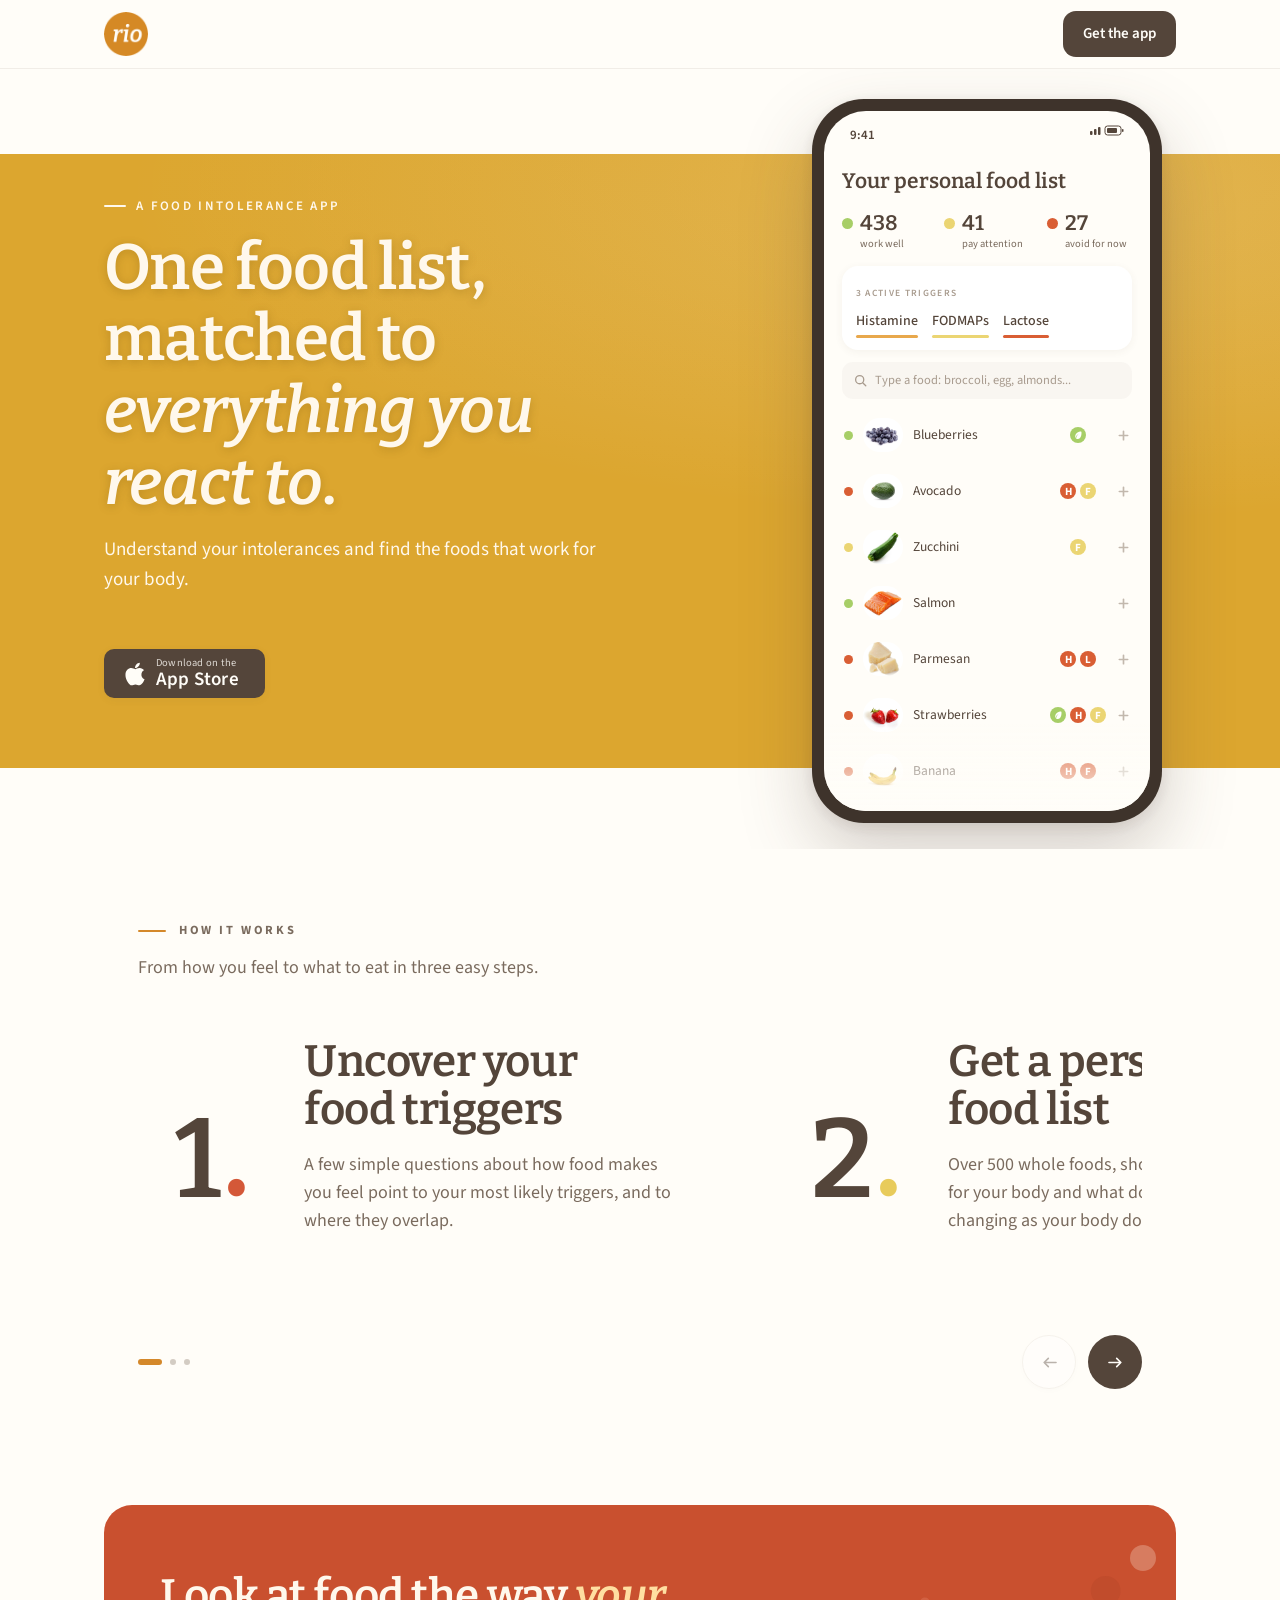
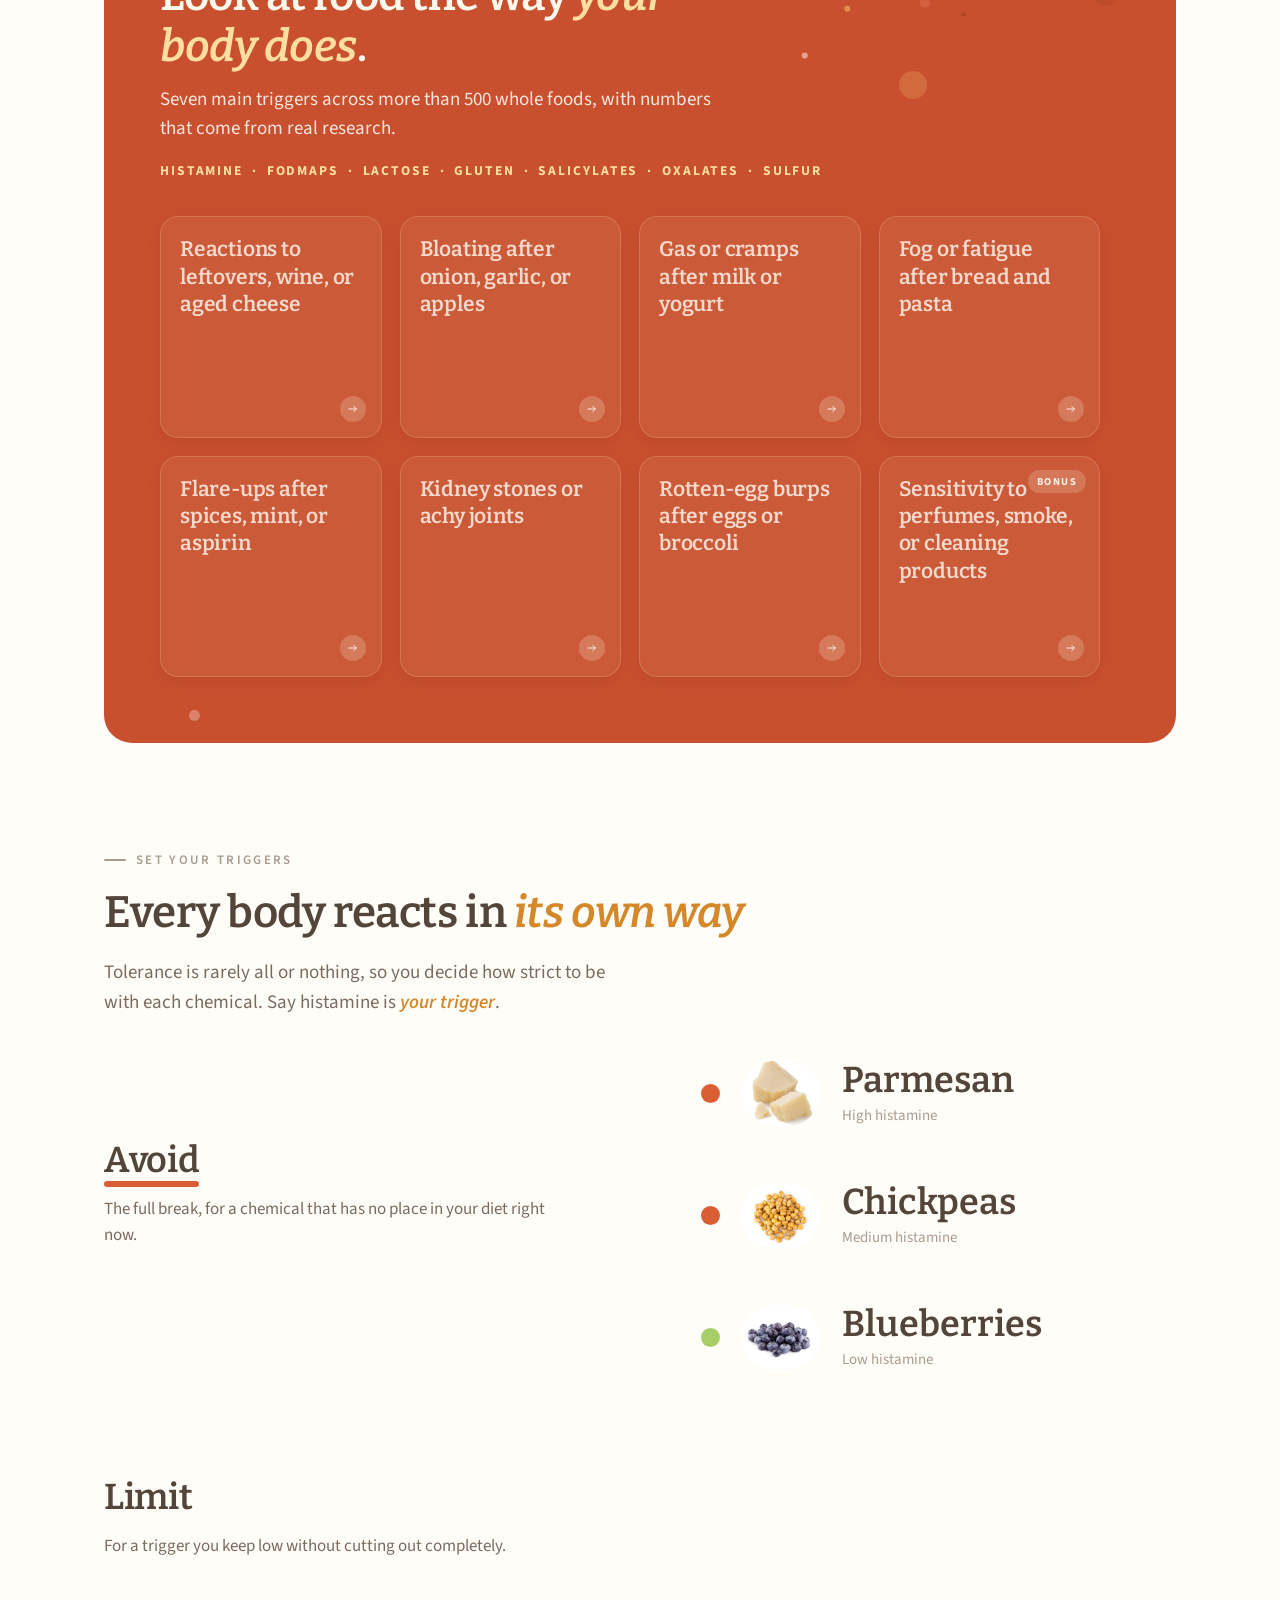
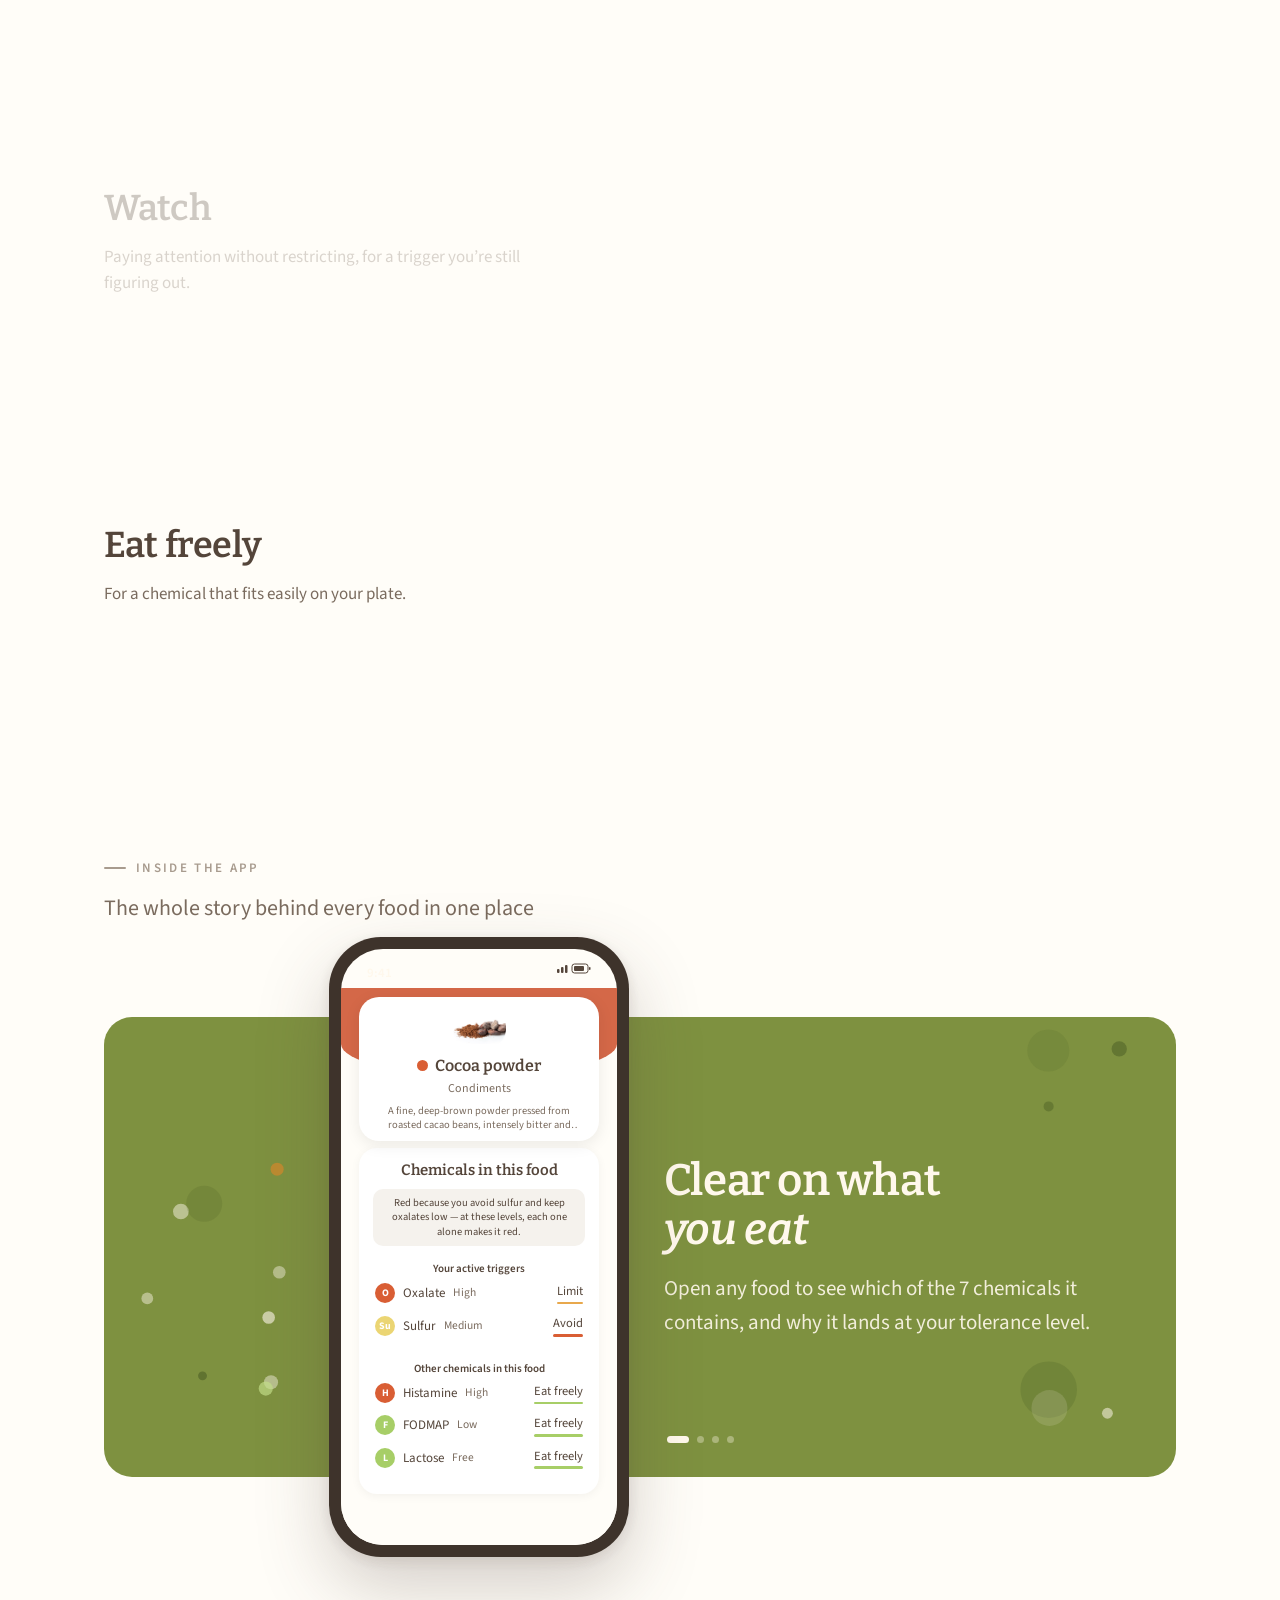
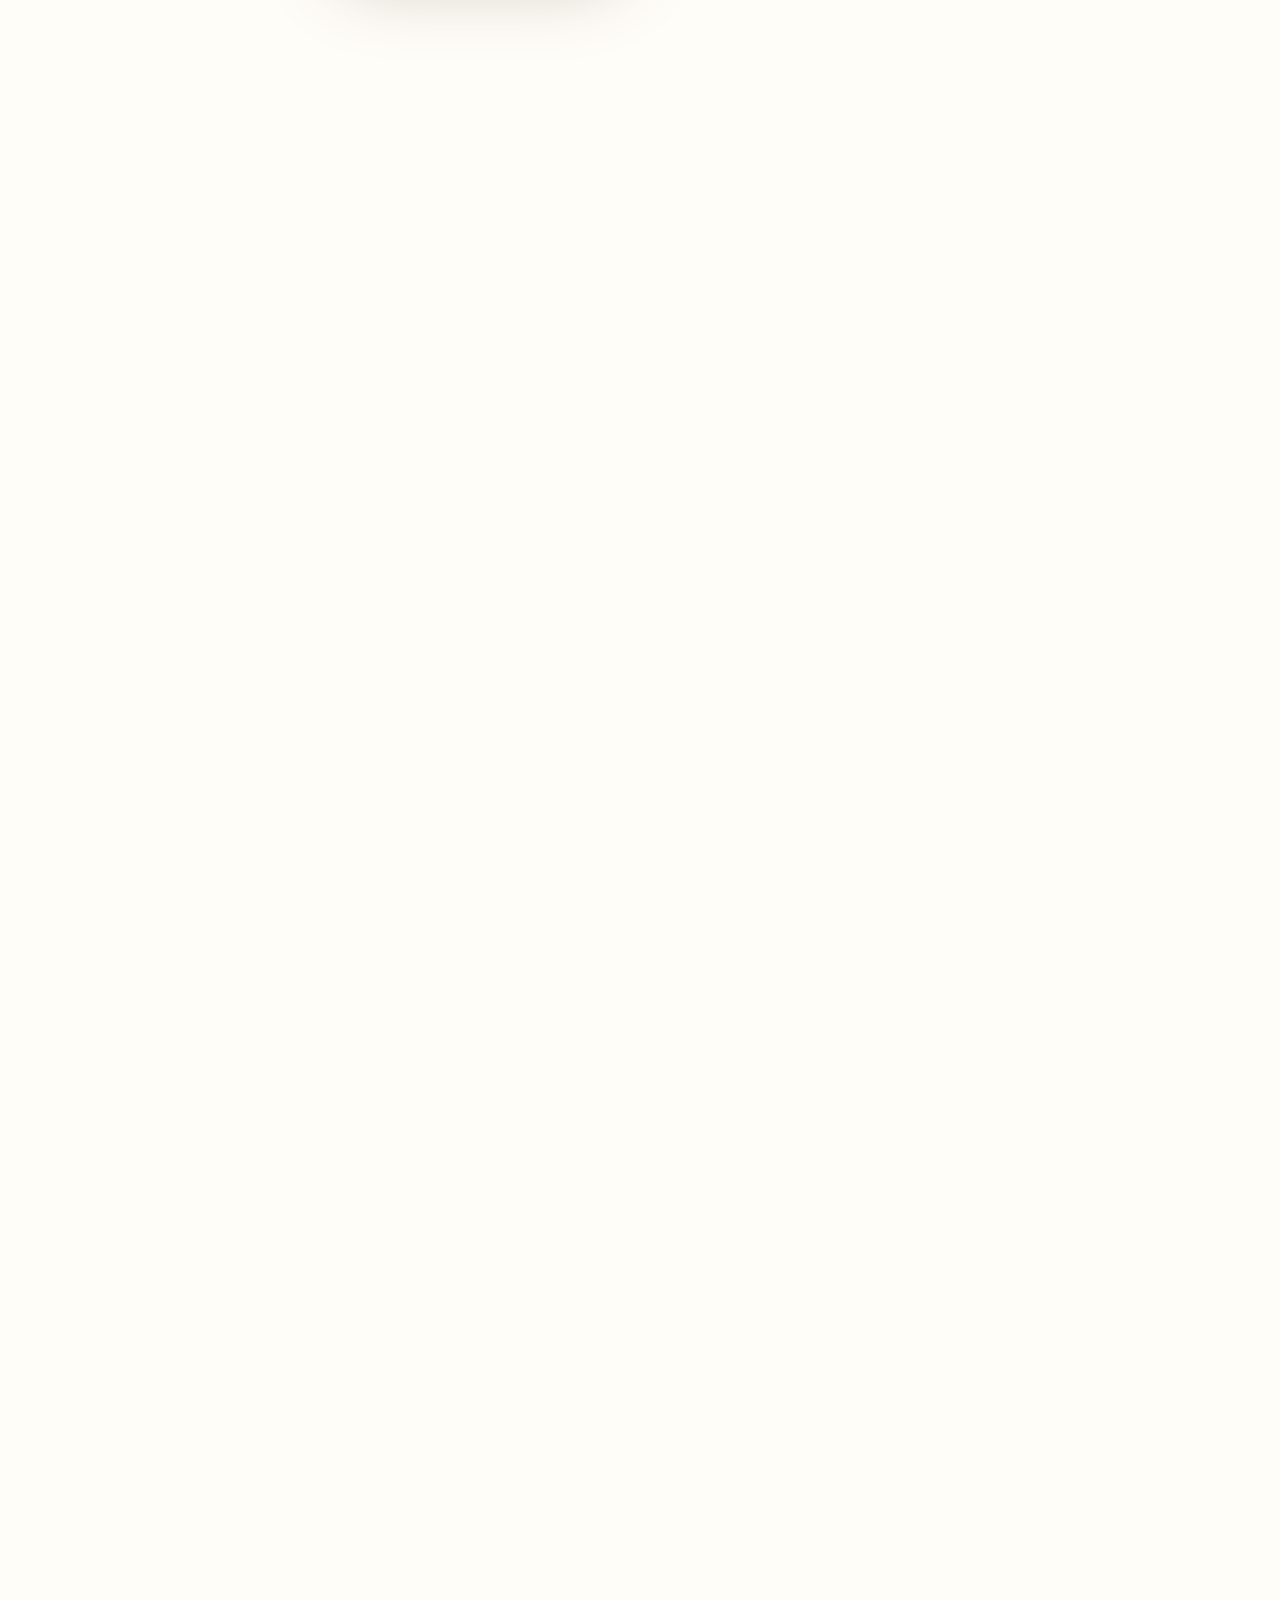
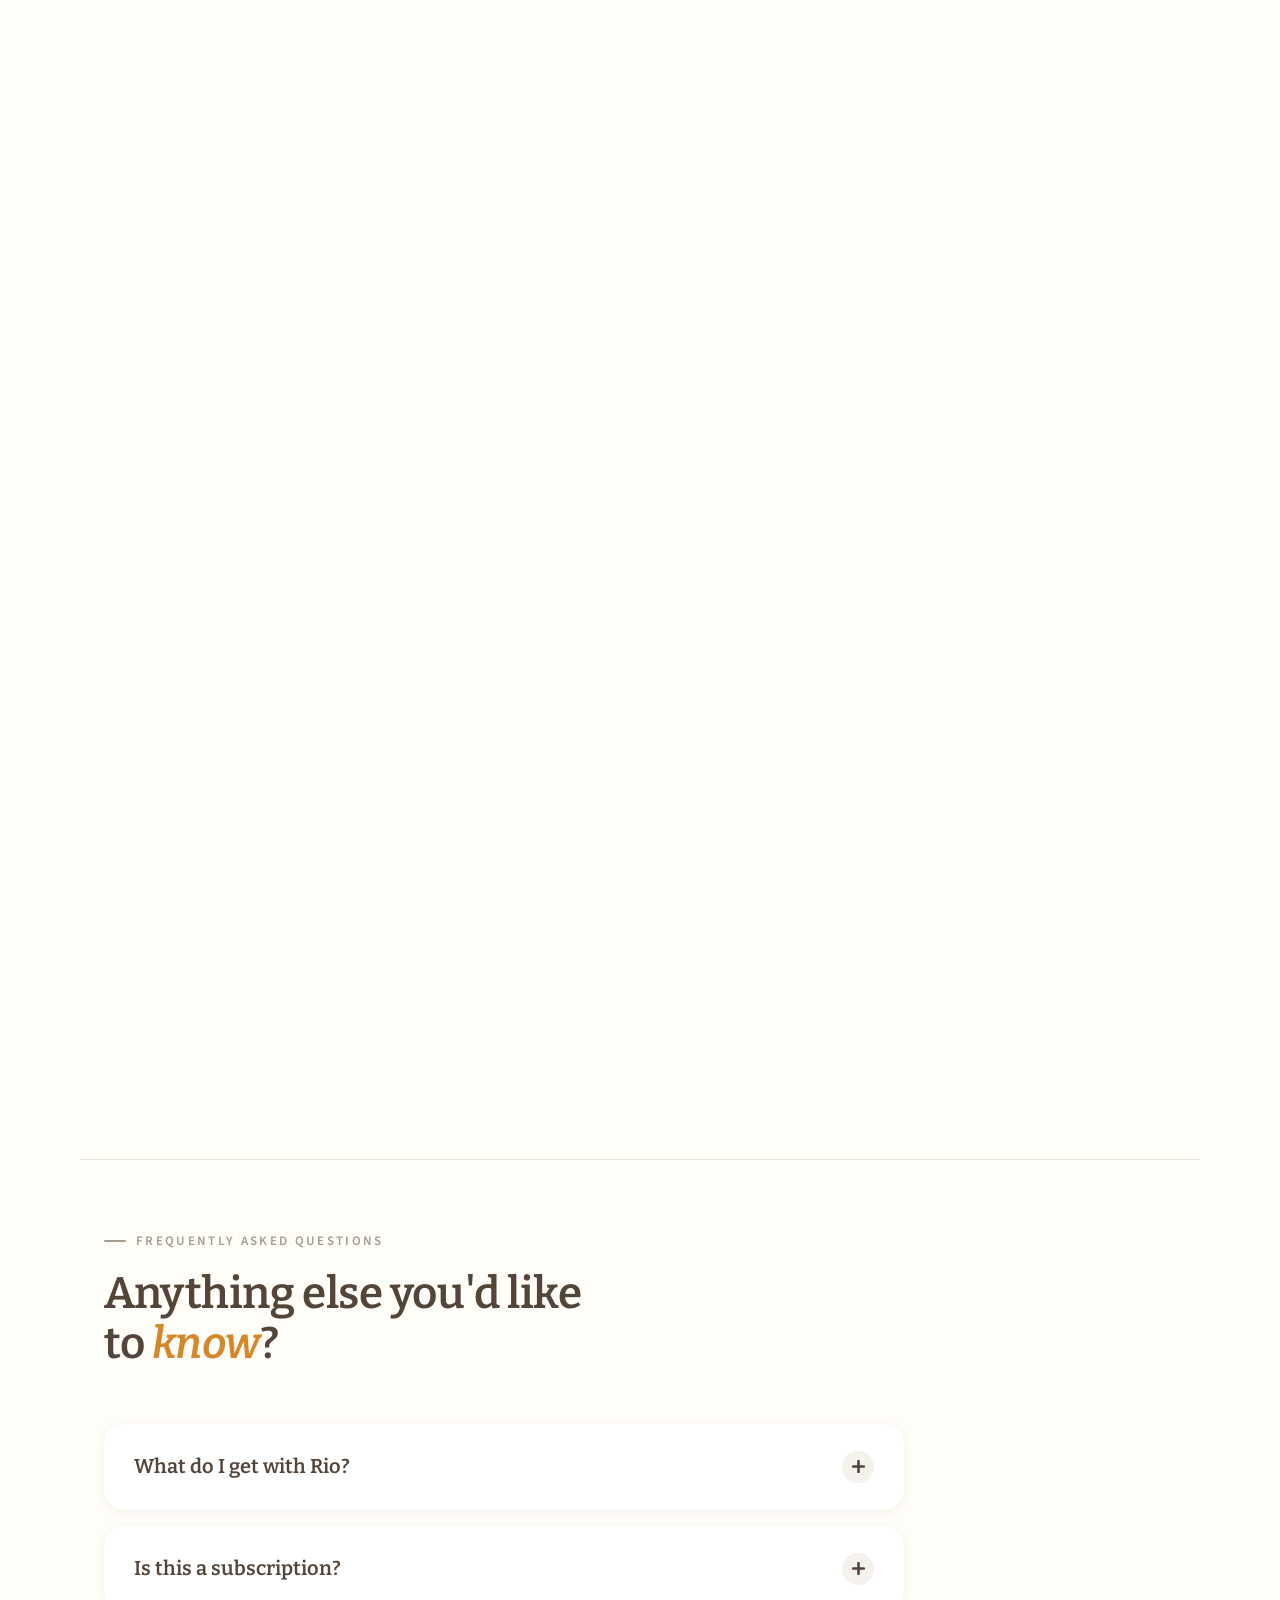
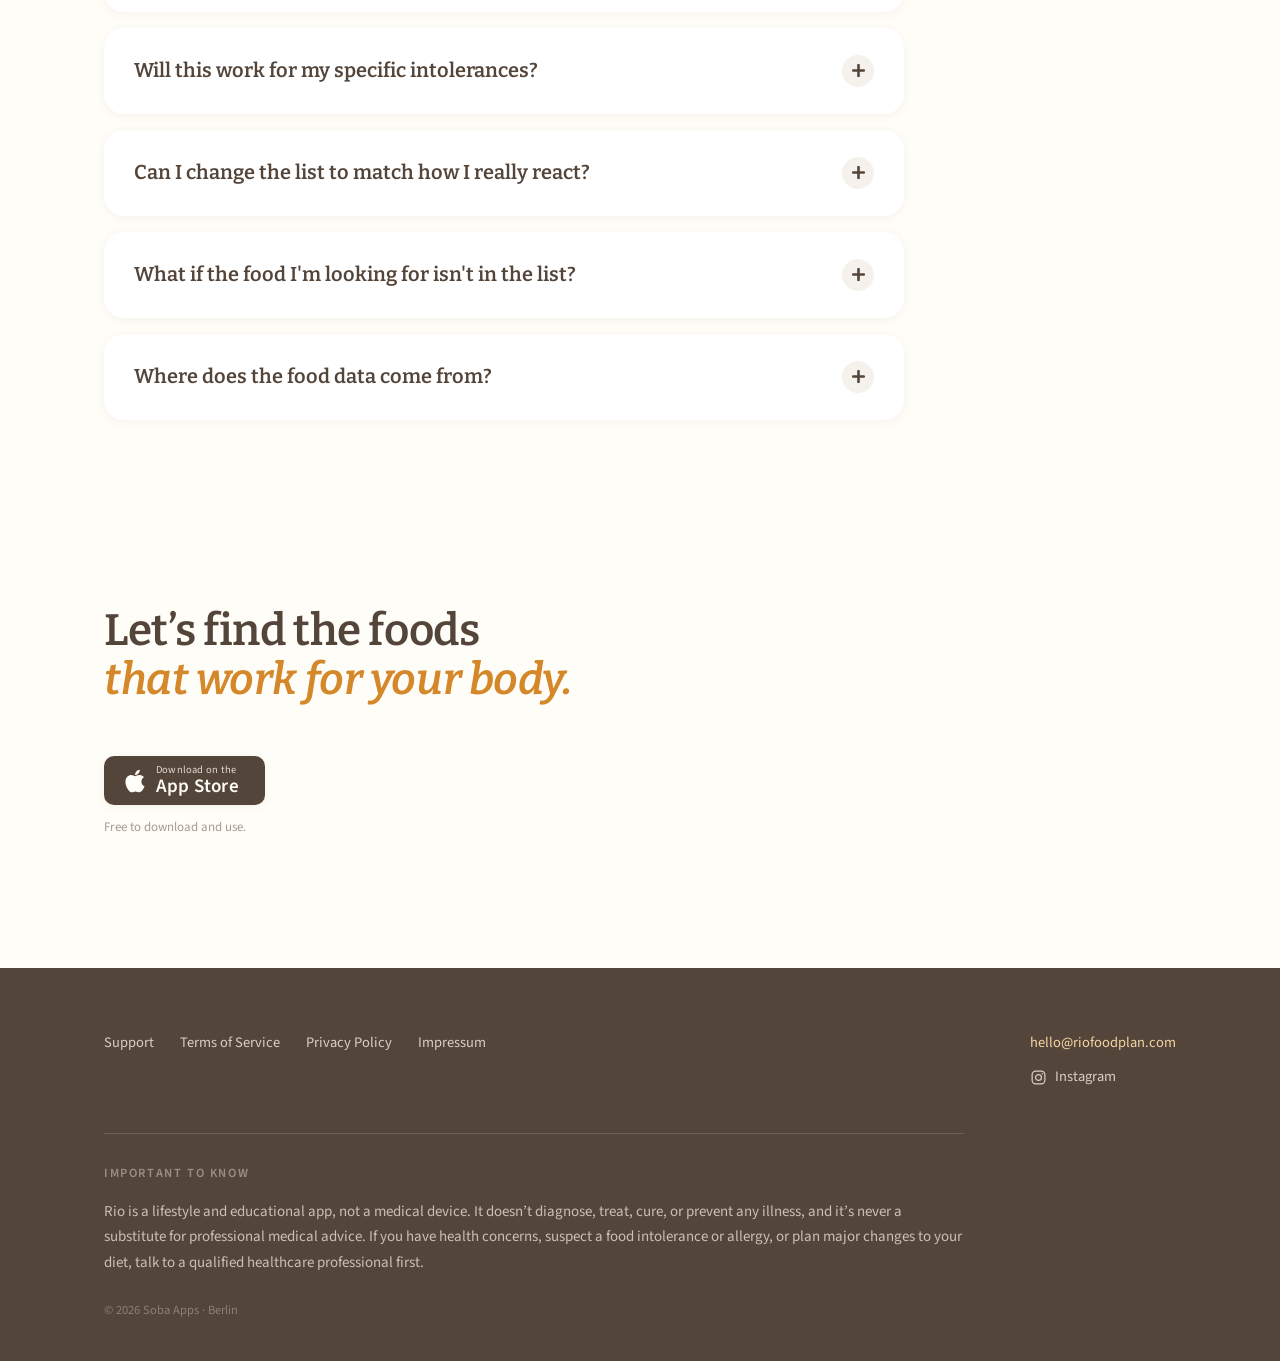
==== commit f2df972e: "feat: wire App Store link (id6791933098) into all download CTAs + Smart App Banner Co-Authored-By: C" ====
--- a/index.html
+++ b/index.html
@@ -3,6 +3,7 @@
 <head>
 <meta charset="UTF-8">
 <meta name="viewport" content="width=device-width, initial-scale=1.0">
+<meta name="apple-itunes-app" content="app-id=6791933098">
 <title>Rio — One food list, matched to everything you react to</title>
 <meta name="description" content="Rio is a food intolerance app that helps you understand your personal tolerance to food chemicals: histamine, FODMAPs, lactose, gluten, salicylates, oxalates and sulfur.">
 <link rel="icon" type="image/png" sizes="32x32" href="/assets/app/favicon-32.png">
@@ -913,7 +914,7 @@
       <img class="logo-mark-img" src="assets/app/rio-logo.png" alt="Rio">
     </a>
     <div class="nav-links">
-      <a class="nav-cta" href="#download">Get the app</a>
+      <a class="nav-cta" href="https://apps.apple.com/app/id6791933098">Get the app</a>
     </div>
   </div>
 </nav>
@@ -931,7 +932,7 @@
       <h1 class="hero-h1 rv rv-d1">One food list, matched to <em>everything you react&nbsp;to</em>.</h1>
       <p class="lede hero-lede rv rv-d2">Understand your intolerances and find the foods that work for your body.</p>
       <div class="rv rv-d3 hero-cta-wrap">
-        <a class="appstore" href="#" id="download">
+        <a class="appstore" href="https://apps.apple.com/app/id6791933098" id="download">
           <svg viewBox="0 0 384 512" fill="currentColor" aria-hidden="true"><path d="M318.7 268.7c-.2-36.7 16.4-64.4 50-84.8-18.8-26.9-47.2-41.7-84.7-44.6-35.5-2.8-74.3 20.7-88.5 20.7-15 0-49.4-19.7-76.4-19.7C63.3 141.2 4 184.8 4 273.5q0 39.3 14.4 81.2c12.8 36.7 59 126.7 107.2 125.2 25.2-.6 43-17.9 75.8-17.9 31.8 0 48.3 17.9 76.4 17.9 48.6-.7 90.4-82.5 102.6-119.3-65.2-30.7-61.7-90-61.7-91.9zm-56.6-164.2c27.3-32.4 24.8-61.9 24-72.5-24.1 1.4-52 16.4-67.9 34.9-17.5 19.8-27.8 44.3-25.6 71.9 26.1 2 49.9-11.4 69.5-34.3z"/></svg>
           <span class="as-text">
             <span class="as-small">Download on the</span>
@@ -1420,7 +1421,7 @@
 <section class="final">
   <div class="wrap rv">
     <h2>Let’s find the foods <br><span class="line2">that work for your body.</span></h2>
-    <a class="appstore" href="#">
+    <a class="appstore" href="https://apps.apple.com/app/id6791933098">
       <svg viewBox="0 0 384 512" fill="currentColor" aria-hidden="true"><path d="M318.7 268.7c-.2-36.7 16.4-64.4 50-84.8-18.8-26.9-47.2-41.7-84.7-44.6-35.5-2.8-74.3 20.7-88.5 20.7-15 0-49.4-19.7-76.4-19.7C63.3 141.2 4 184.8 4 273.5q0 39.3 14.4 81.2c12.8 36.7 59 126.7 107.2 125.2 25.2-.6 43-17.9 75.8-17.9 31.8 0 48.3 17.9 76.4 17.9 48.6-.7 90.4-82.5 102.6-119.3-65.2-30.7-61.7-90-61.7-91.9zm-56.6-164.2c27.3-32.4 24.8-61.9 24-72.5-24.1 1.4-52 16.4-67.9 34.9-17.5 19.8-27.8 44.3-25.6 71.9 26.1 2 49.9-11.4 69.5-34.3z"/></svg>
       <span class="as-text">
         <span class="as-small">Download on the</span>
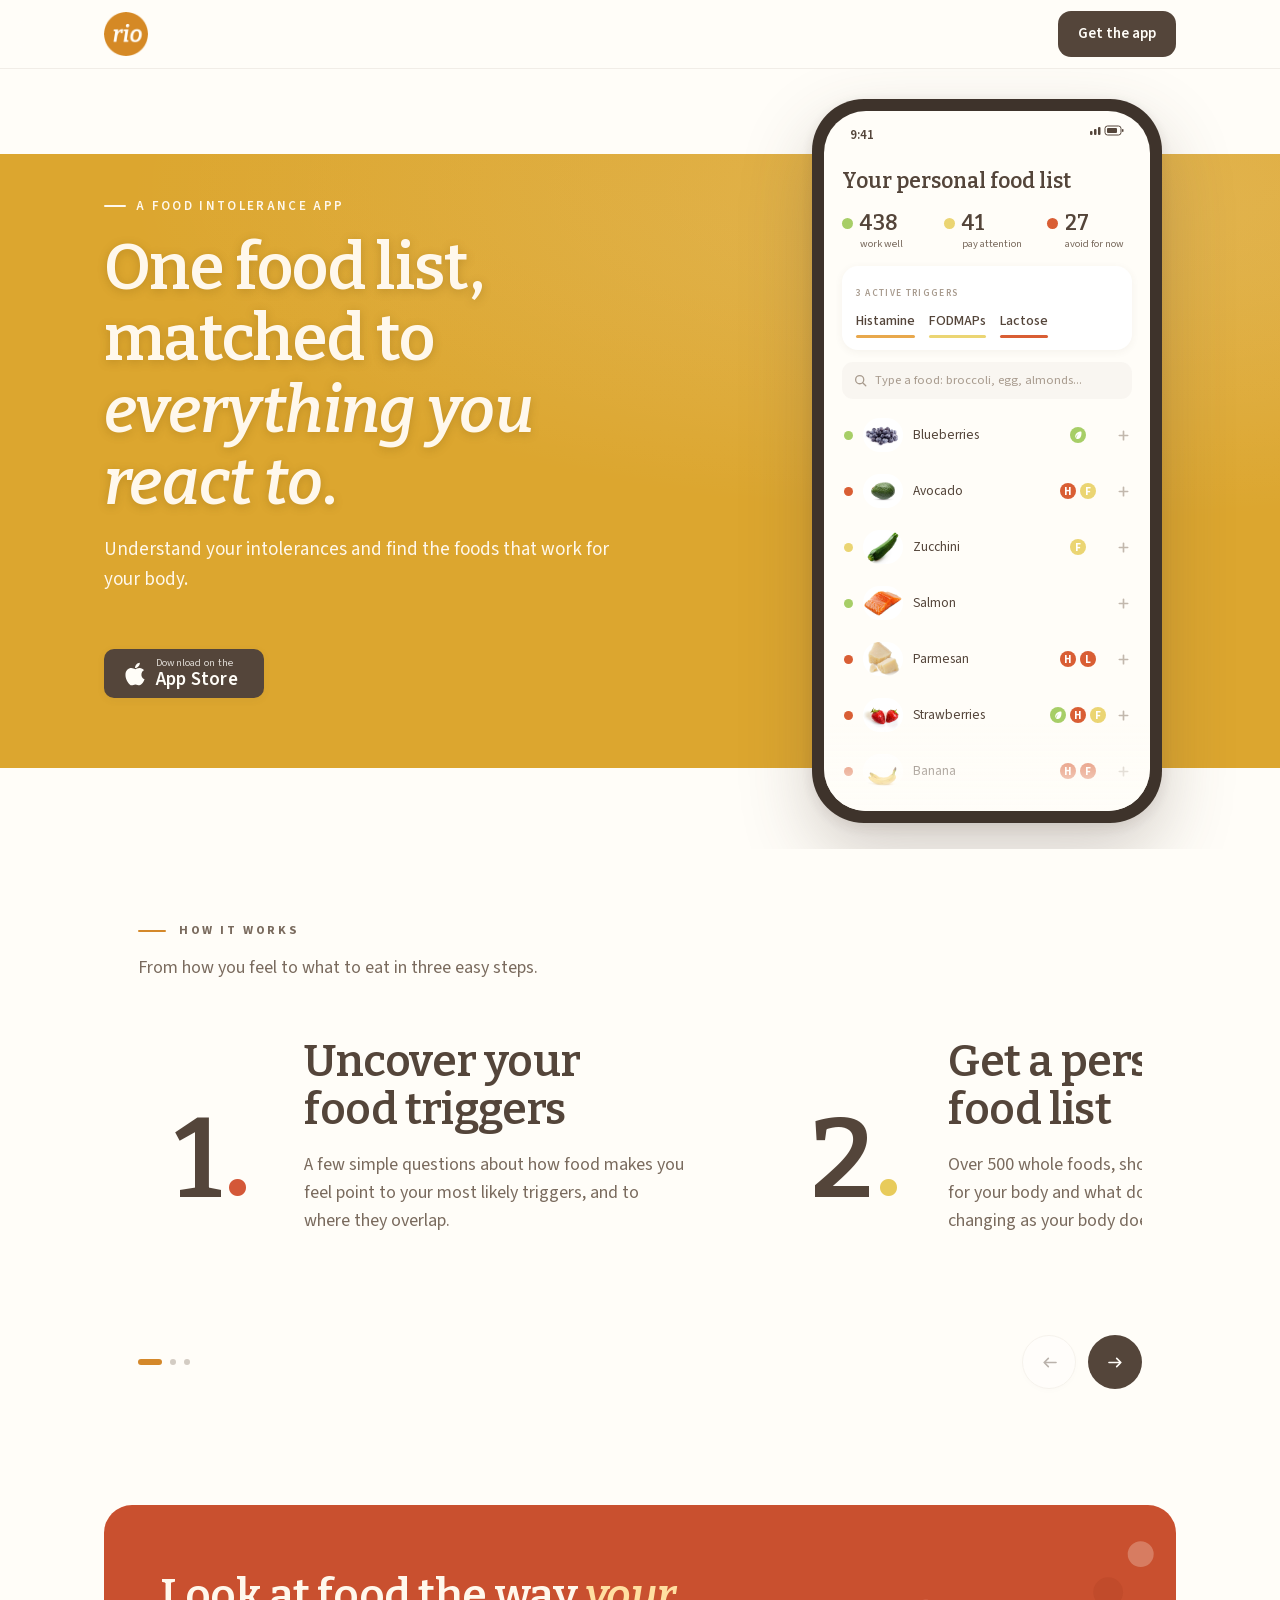
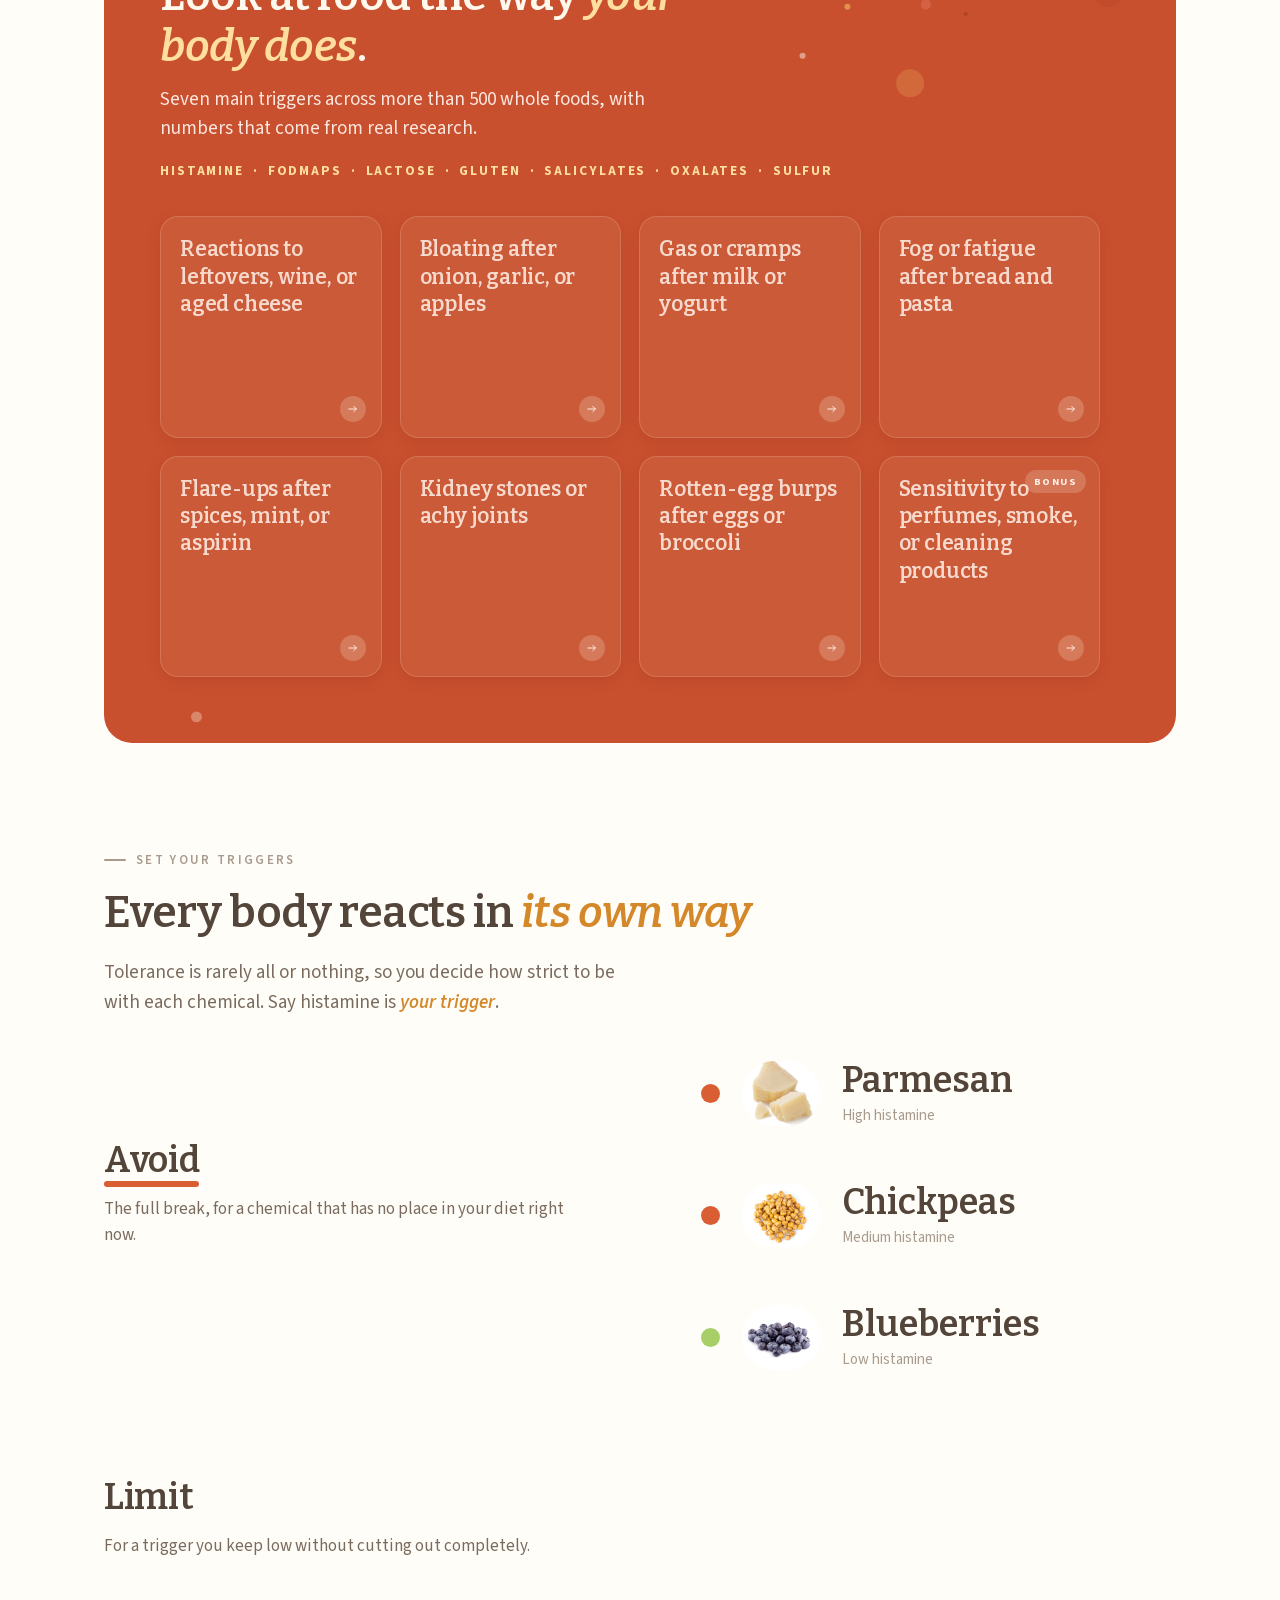
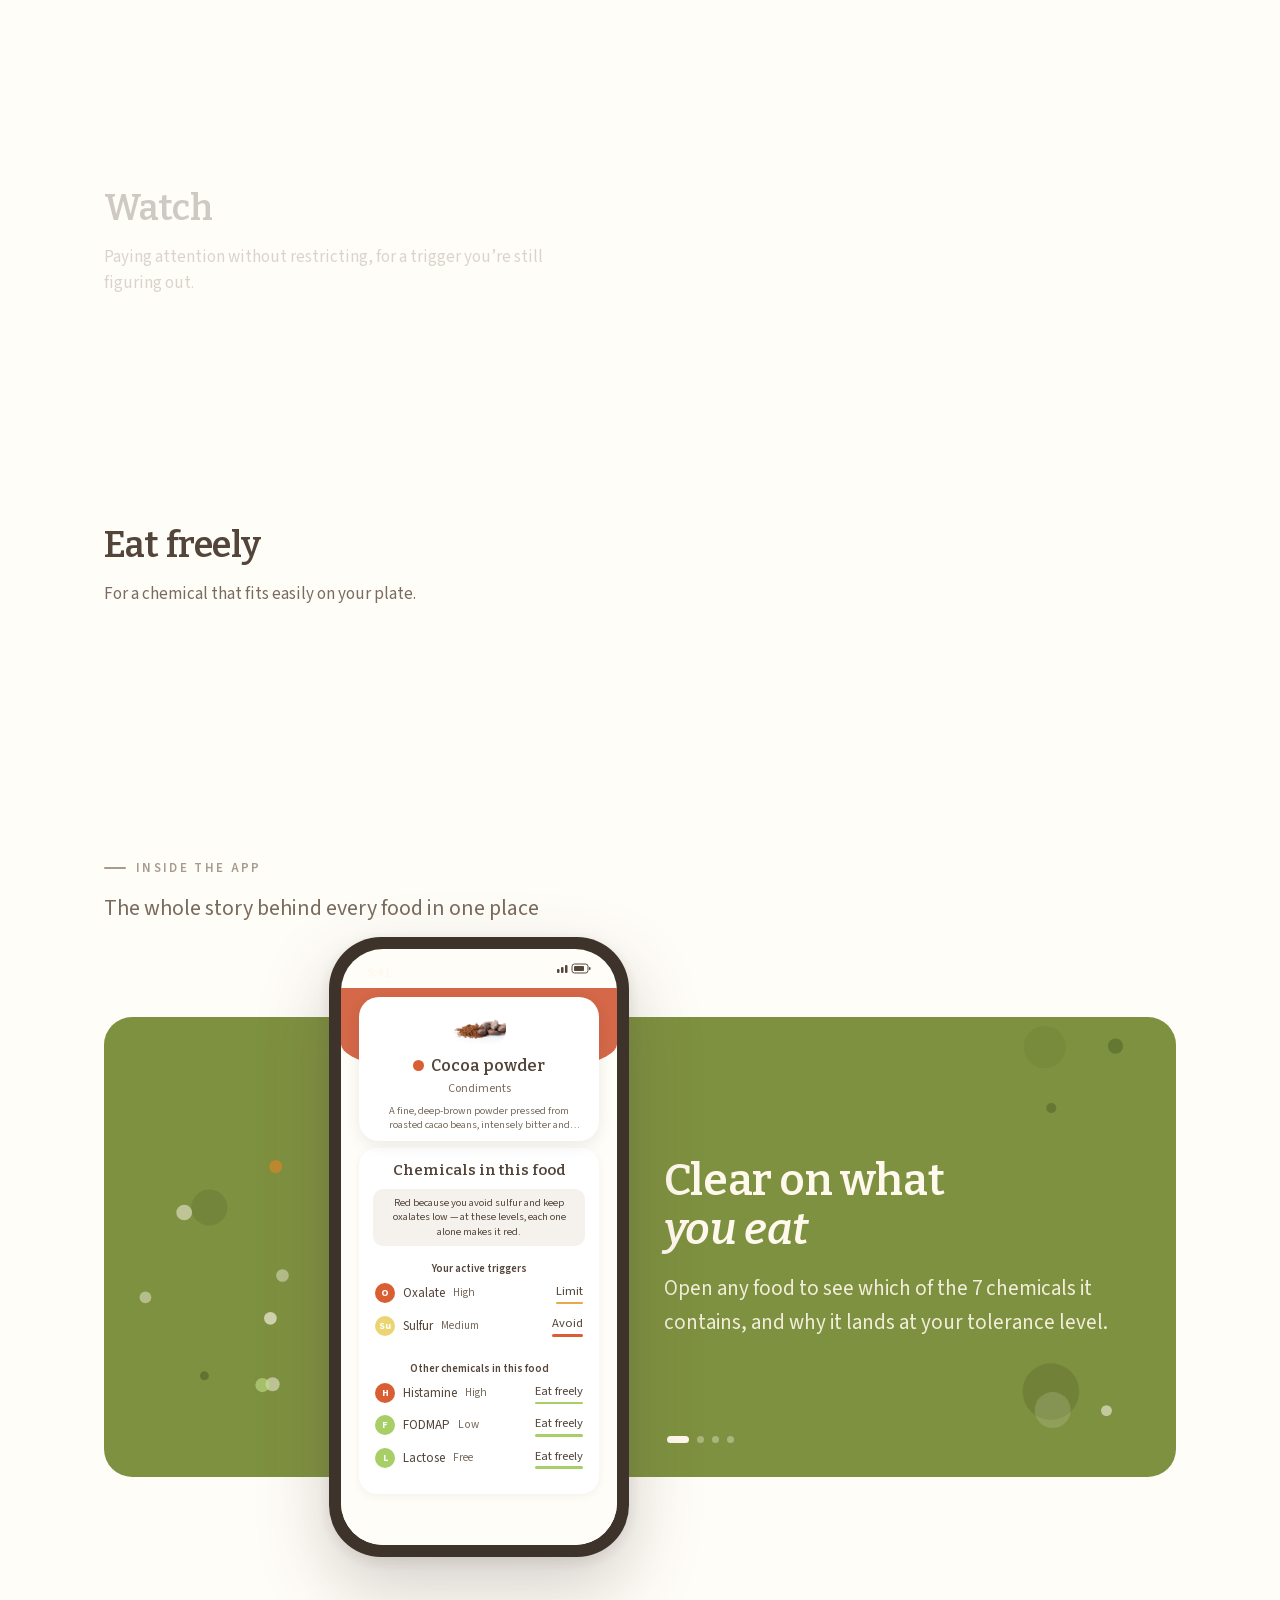
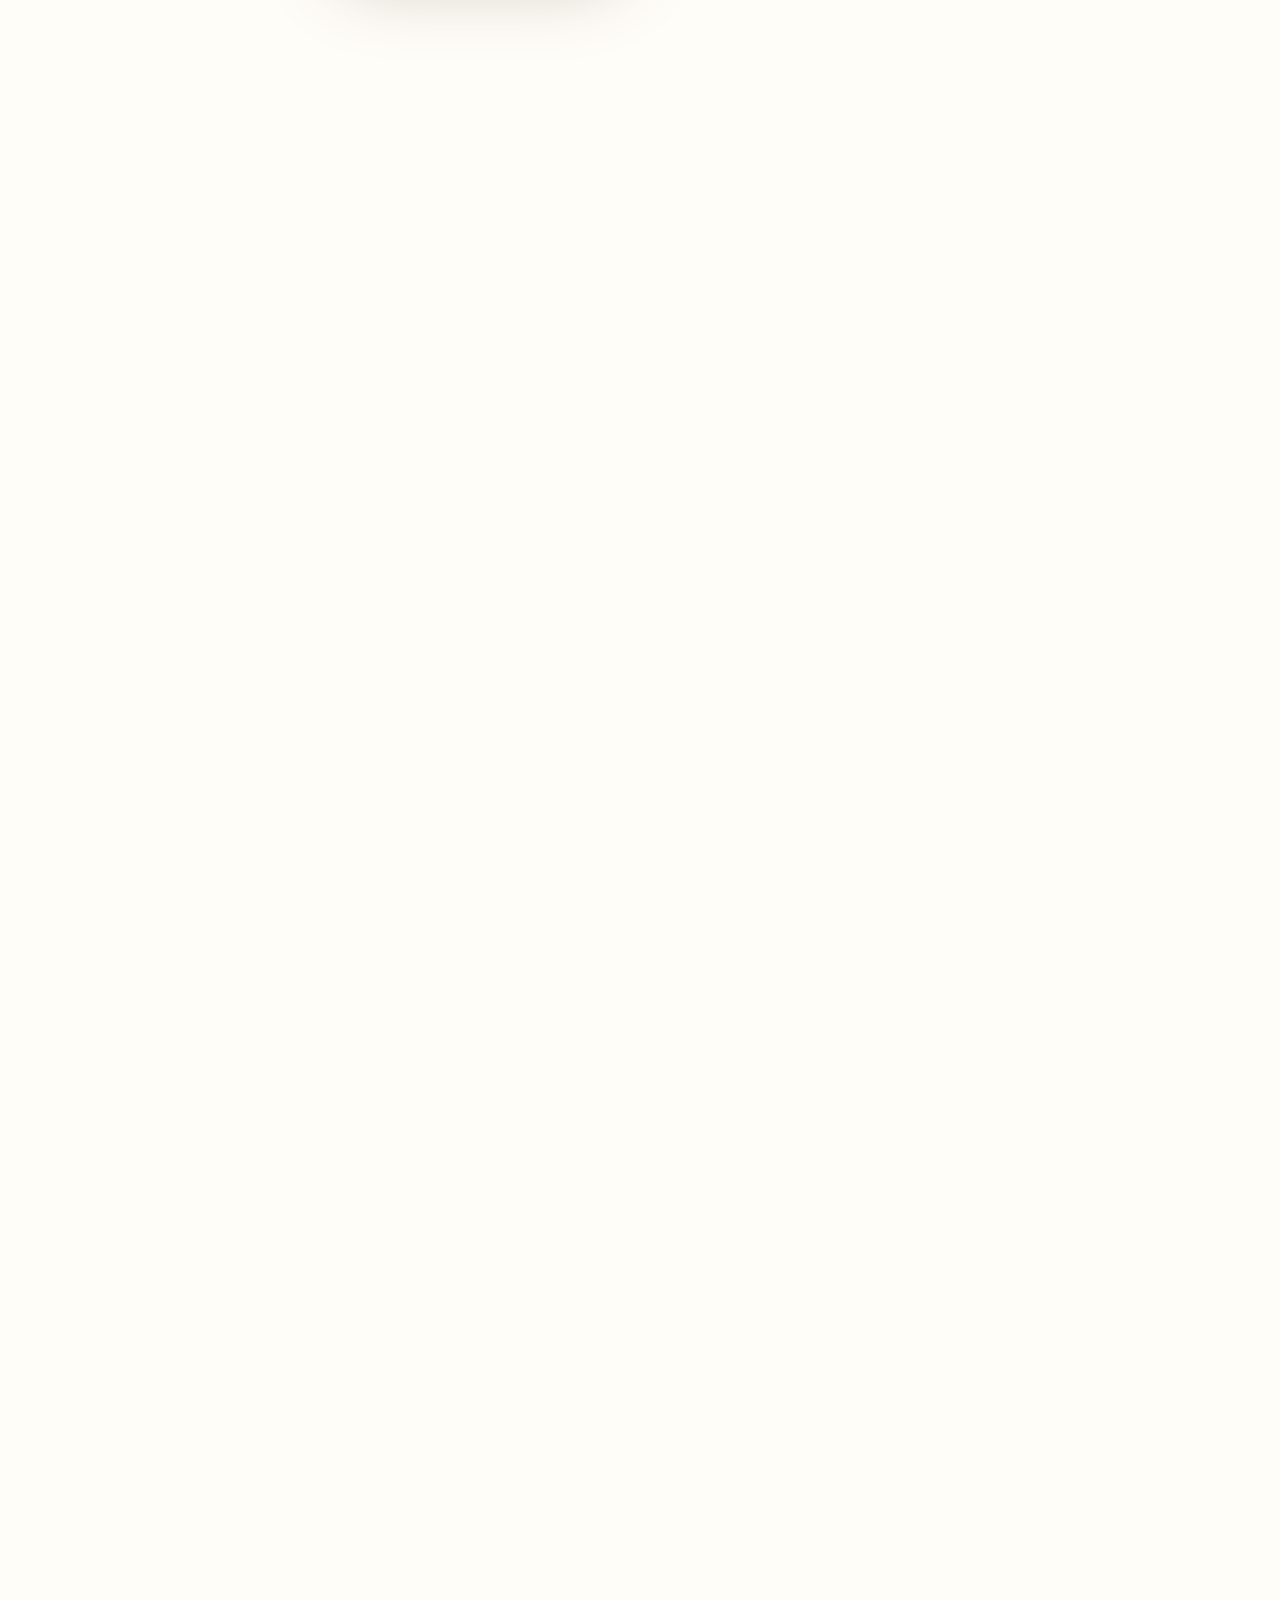
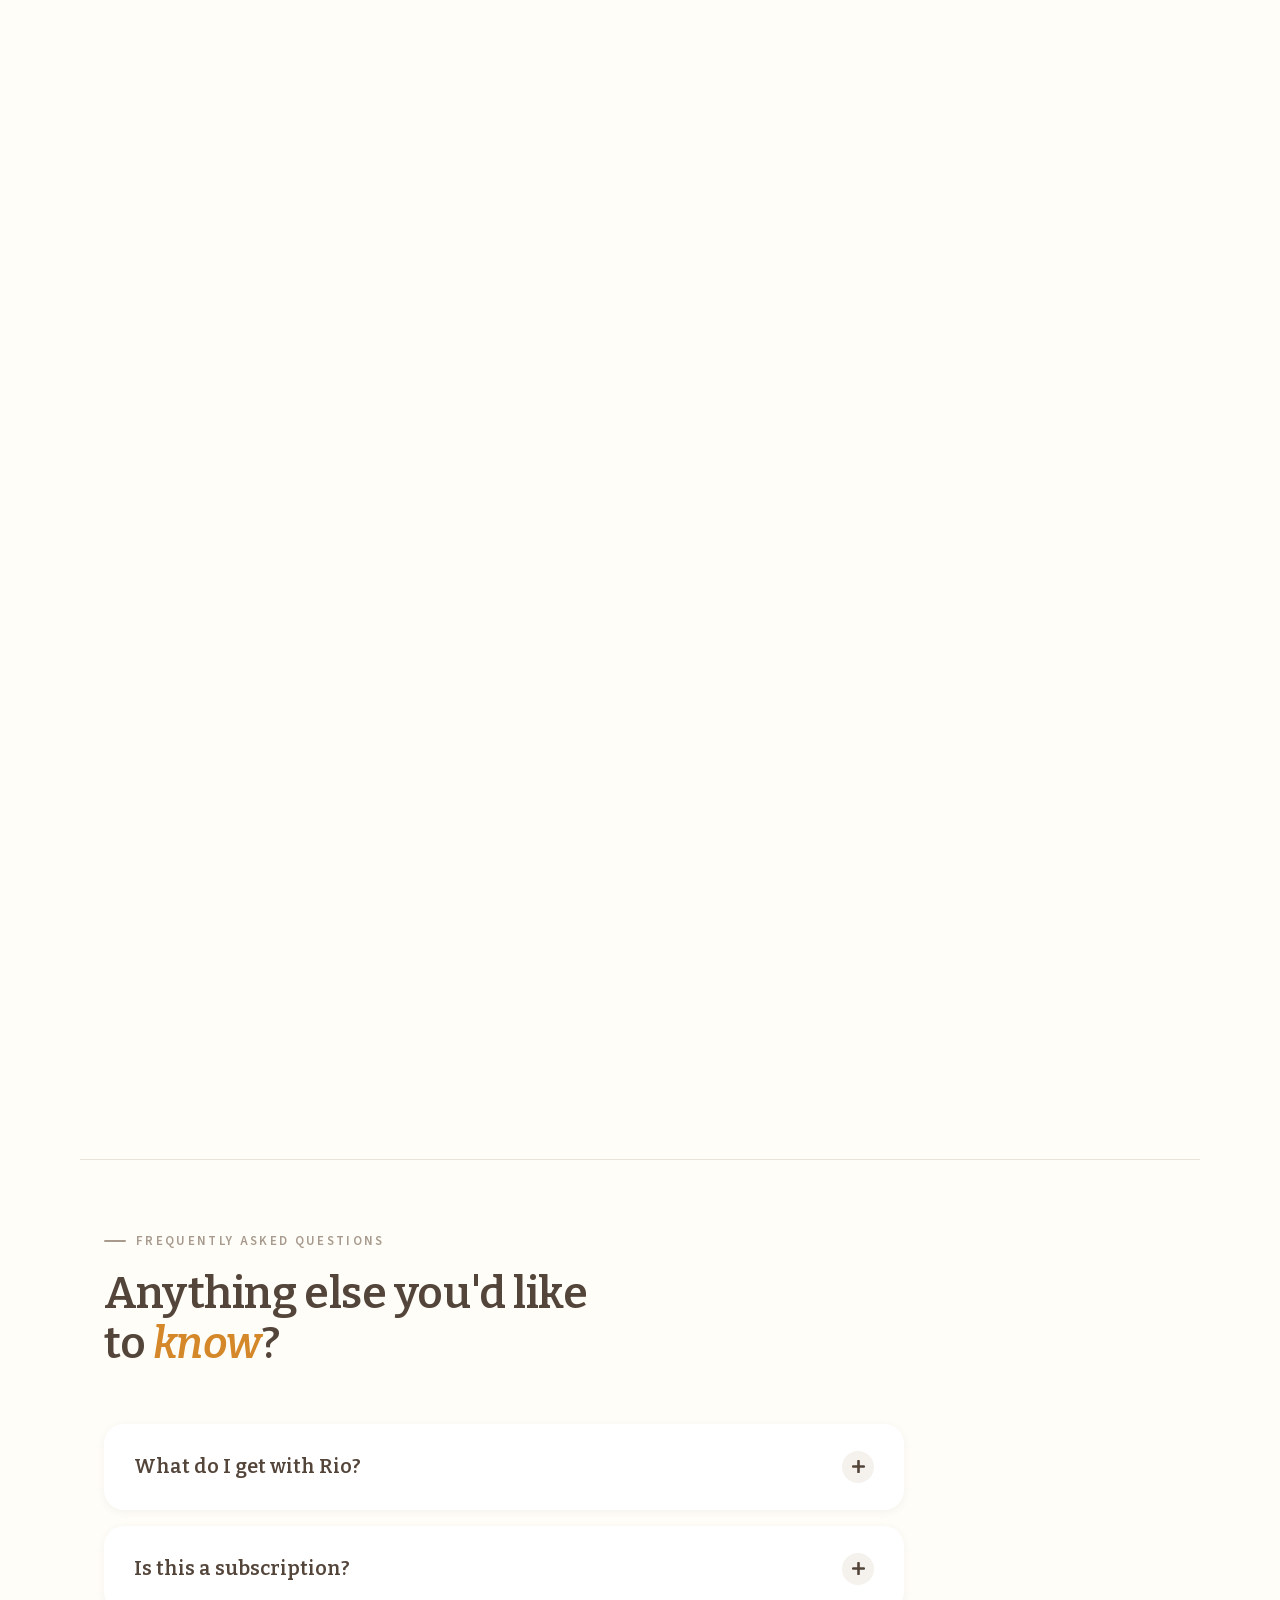
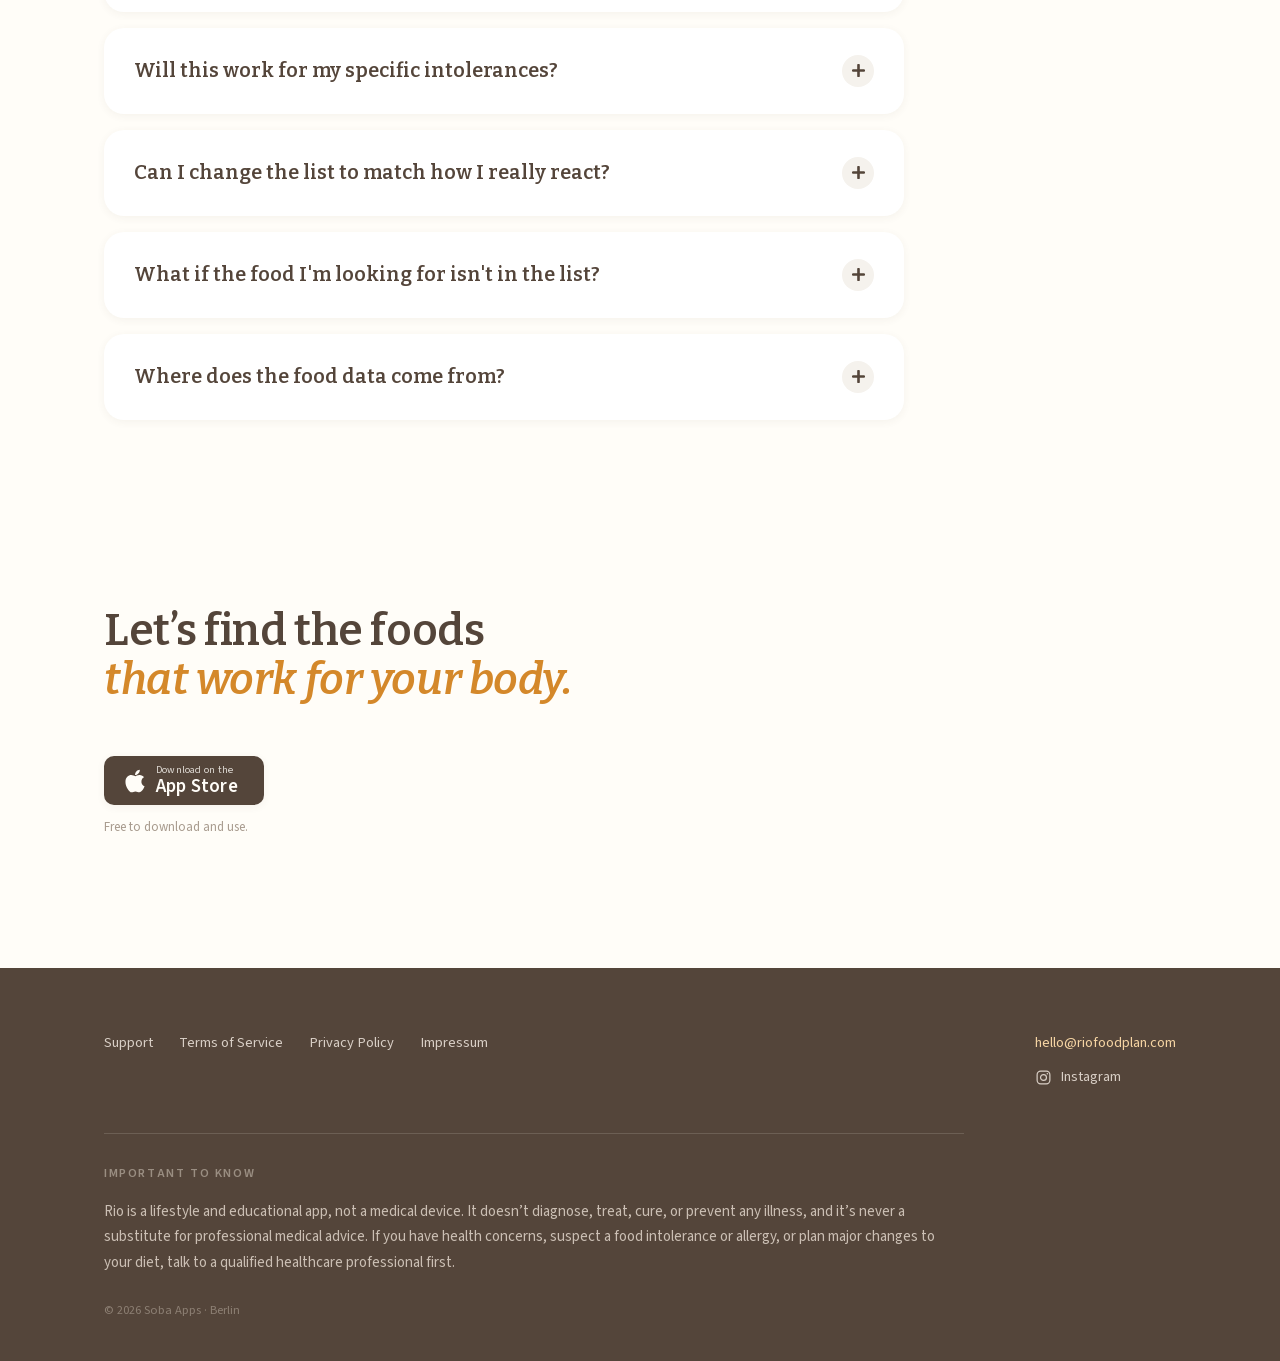
==== commit 4c78b186: "legal: privacy + terms update 2026-07-20; self-host fonts Privacy/Terms: guest-mode data handling, S" ====
--- a/index.html
+++ b/index.html
@@ -31,9 +31,7 @@
 gtag('js', new Date());
 gtag('config', 'G-BCPC4NGBF8', { anonymize_ip: true });
 </script>
-<link rel="preconnect" href="https://fonts.googleapis.com">
-<link rel="preconnect" href="https://fonts.gstatic.com" crossorigin>
-<link href="https://fonts.googleapis.com/css2?family=Bitter:ital,wght@0,400;0,500;0,600;0,700;1,200;1,300;1,400;1,500;1,600&family=Caveat:wght@500;600;700&family=Source+Sans+3:ital,wght@0,400;0,500;0,600;0,700;1,400&display=swap" rel="stylesheet">
+<link rel="stylesheet" href="assets/fonts/fonts.css">
 <style>
 :root{
   --bg:#FFFDF8;
--- a/assets/fonts/fonts.css
+++ b/assets/fonts/fonts.css
@@ -0,0 +1,90 @@
+/* Bitter italic latin-ext */
+@font-face {
+  font-family: 'Bitter';
+  font-style: italic;
+  font-weight: 100 900;
+  font-display: swap;
+  src: url(bitter-italic-latin-ext.woff2) format('woff2');
+  unicode-range: U+0100-02BA, U+02BD-02C5, U+02C7-02CC, U+02CE-02D7, U+02DD-02FF, U+0304, U+0308, U+0329, U+1D00-1DBF, U+1E00-1E9F, U+1EF2-1EFF, U+2020, U+20A0-20AB, U+20AD-20C0, U+2113, U+2C60-2C7F, U+A720-A7FF;
+}
+/* Bitter italic latin */
+@font-face {
+  font-family: 'Bitter';
+  font-style: italic;
+  font-weight: 100 900;
+  font-display: swap;
+  src: url(bitter-italic-latin.woff2) format('woff2');
+  unicode-range: U+0000-00FF, U+0131, U+0152-0153, U+02BB-02BC, U+02C6, U+02DA, U+02DC, U+0304, U+0308, U+0329, U+2000-206F, U+20AC, U+2122, U+2191, U+2193, U+2212, U+2215, U+FEFF, U+FFFD;
+}
+/* Bitter normal latin-ext */
+@font-face {
+  font-family: 'Bitter';
+  font-style: normal;
+  font-weight: 100 900;
+  font-display: swap;
+  src: url(bitter-normal-latin-ext.woff2) format('woff2');
+  unicode-range: U+0100-02BA, U+02BD-02C5, U+02C7-02CC, U+02CE-02D7, U+02DD-02FF, U+0304, U+0308, U+0329, U+1D00-1DBF, U+1E00-1E9F, U+1EF2-1EFF, U+2020, U+20A0-20AB, U+20AD-20C0, U+2113, U+2C60-2C7F, U+A720-A7FF;
+}
+/* Bitter normal latin */
+@font-face {
+  font-family: 'Bitter';
+  font-style: normal;
+  font-weight: 100 900;
+  font-display: swap;
+  src: url(bitter-normal-latin.woff2) format('woff2');
+  unicode-range: U+0000-00FF, U+0131, U+0152-0153, U+02BB-02BC, U+02C6, U+02DA, U+02DC, U+0304, U+0308, U+0329, U+2000-206F, U+20AC, U+2122, U+2191, U+2193, U+2212, U+2215, U+FEFF, U+FFFD;
+}
+/* Source Sans 3 italic latin-ext */
+@font-face {
+  font-family: 'Source Sans 3';
+  font-style: italic;
+  font-weight: 200 900;
+  font-display: swap;
+  src: url(sourcesans3-italic-latin-ext.woff2) format('woff2');
+  unicode-range: U+0100-02BA, U+02BD-02C5, U+02C7-02CC, U+02CE-02D7, U+02DD-02FF, U+0304, U+0308, U+0329, U+1D00-1DBF, U+1E00-1E9F, U+1EF2-1EFF, U+2020, U+20A0-20AB, U+20AD-20C0, U+2113, U+2C60-2C7F, U+A720-A7FF;
+}
+/* Source Sans 3 italic latin */
+@font-face {
+  font-family: 'Source Sans 3';
+  font-style: italic;
+  font-weight: 200 900;
+  font-display: swap;
+  src: url(sourcesans3-italic-latin.woff2) format('woff2');
+  unicode-range: U+0000-00FF, U+0131, U+0152-0153, U+02BB-02BC, U+02C6, U+02DA, U+02DC, U+0304, U+0308, U+0329, U+2000-206F, U+20AC, U+2122, U+2191, U+2193, U+2212, U+2215, U+FEFF, U+FFFD;
+}
+/* Source Sans 3 normal latin-ext */
+@font-face {
+  font-family: 'Source Sans 3';
+  font-style: normal;
+  font-weight: 200 900;
+  font-display: swap;
+  src: url(sourcesans3-normal-latin-ext.woff2) format('woff2');
+  unicode-range: U+0100-02BA, U+02BD-02C5, U+02C7-02CC, U+02CE-02D7, U+02DD-02FF, U+0304, U+0308, U+0329, U+1D00-1DBF, U+1E00-1E9F, U+1EF2-1EFF, U+2020, U+20A0-20AB, U+20AD-20C0, U+2113, U+2C60-2C7F, U+A720-A7FF;
+}
+/* Source Sans 3 normal latin */
+@font-face {
+  font-family: 'Source Sans 3';
+  font-style: normal;
+  font-weight: 200 900;
+  font-display: swap;
+  src: url(sourcesans3-normal-latin.woff2) format('woff2');
+  unicode-range: U+0000-00FF, U+0131, U+0152-0153, U+02BB-02BC, U+02C6, U+02DA, U+02DC, U+0304, U+0308, U+0329, U+2000-206F, U+20AC, U+2122, U+2191, U+2193, U+2212, U+2215, U+FEFF, U+FFFD;
+}
+/* Caveat normal latin-ext */
+@font-face {
+  font-family: 'Caveat';
+  font-style: normal;
+  font-weight: 400 700;
+  font-display: swap;
+  src: url(caveat-normal-latin-ext.woff2) format('woff2');
+  unicode-range: U+0100-02BA, U+02BD-02C5, U+02C7-02CC, U+02CE-02D7, U+02DD-02FF, U+0304, U+0308, U+0329, U+1D00-1DBF, U+1E00-1E9F, U+1EF2-1EFF, U+2020, U+20A0-20AB, U+20AD-20C0, U+2113, U+2C60-2C7F, U+A720-A7FF;
+}
+/* Caveat normal latin */
+@font-face {
+  font-family: 'Caveat';
+  font-style: normal;
+  font-weight: 400 700;
+  font-display: swap;
+  src: url(caveat-normal-latin.woff2) format('woff2');
+  unicode-range: U+0000-00FF, U+0131, U+0152-0153, U+02BB-02BC, U+02C6, U+02DA, U+02DC, U+0304, U+0308, U+0329, U+2000-206F, U+20AC, U+2122, U+2191, U+2193, U+2212, U+2215, U+FEFF, U+FFFD;
+}
